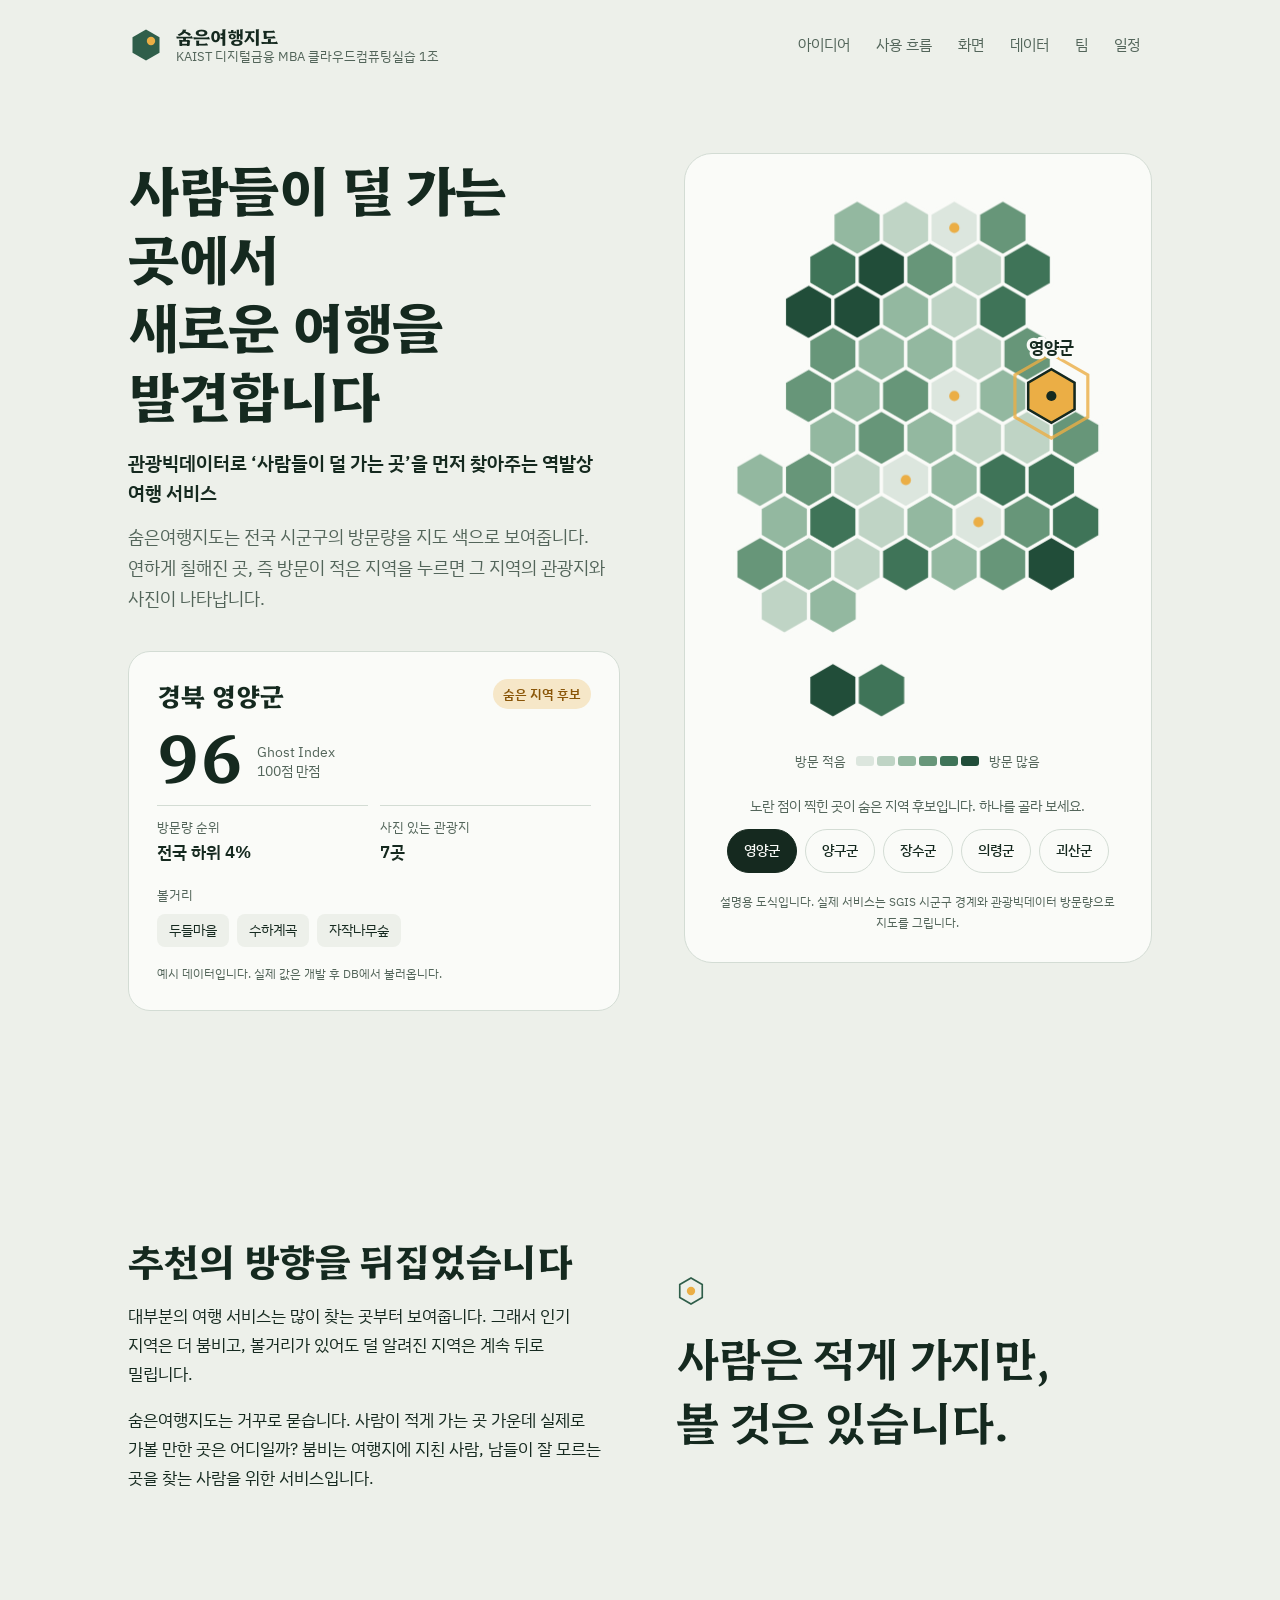
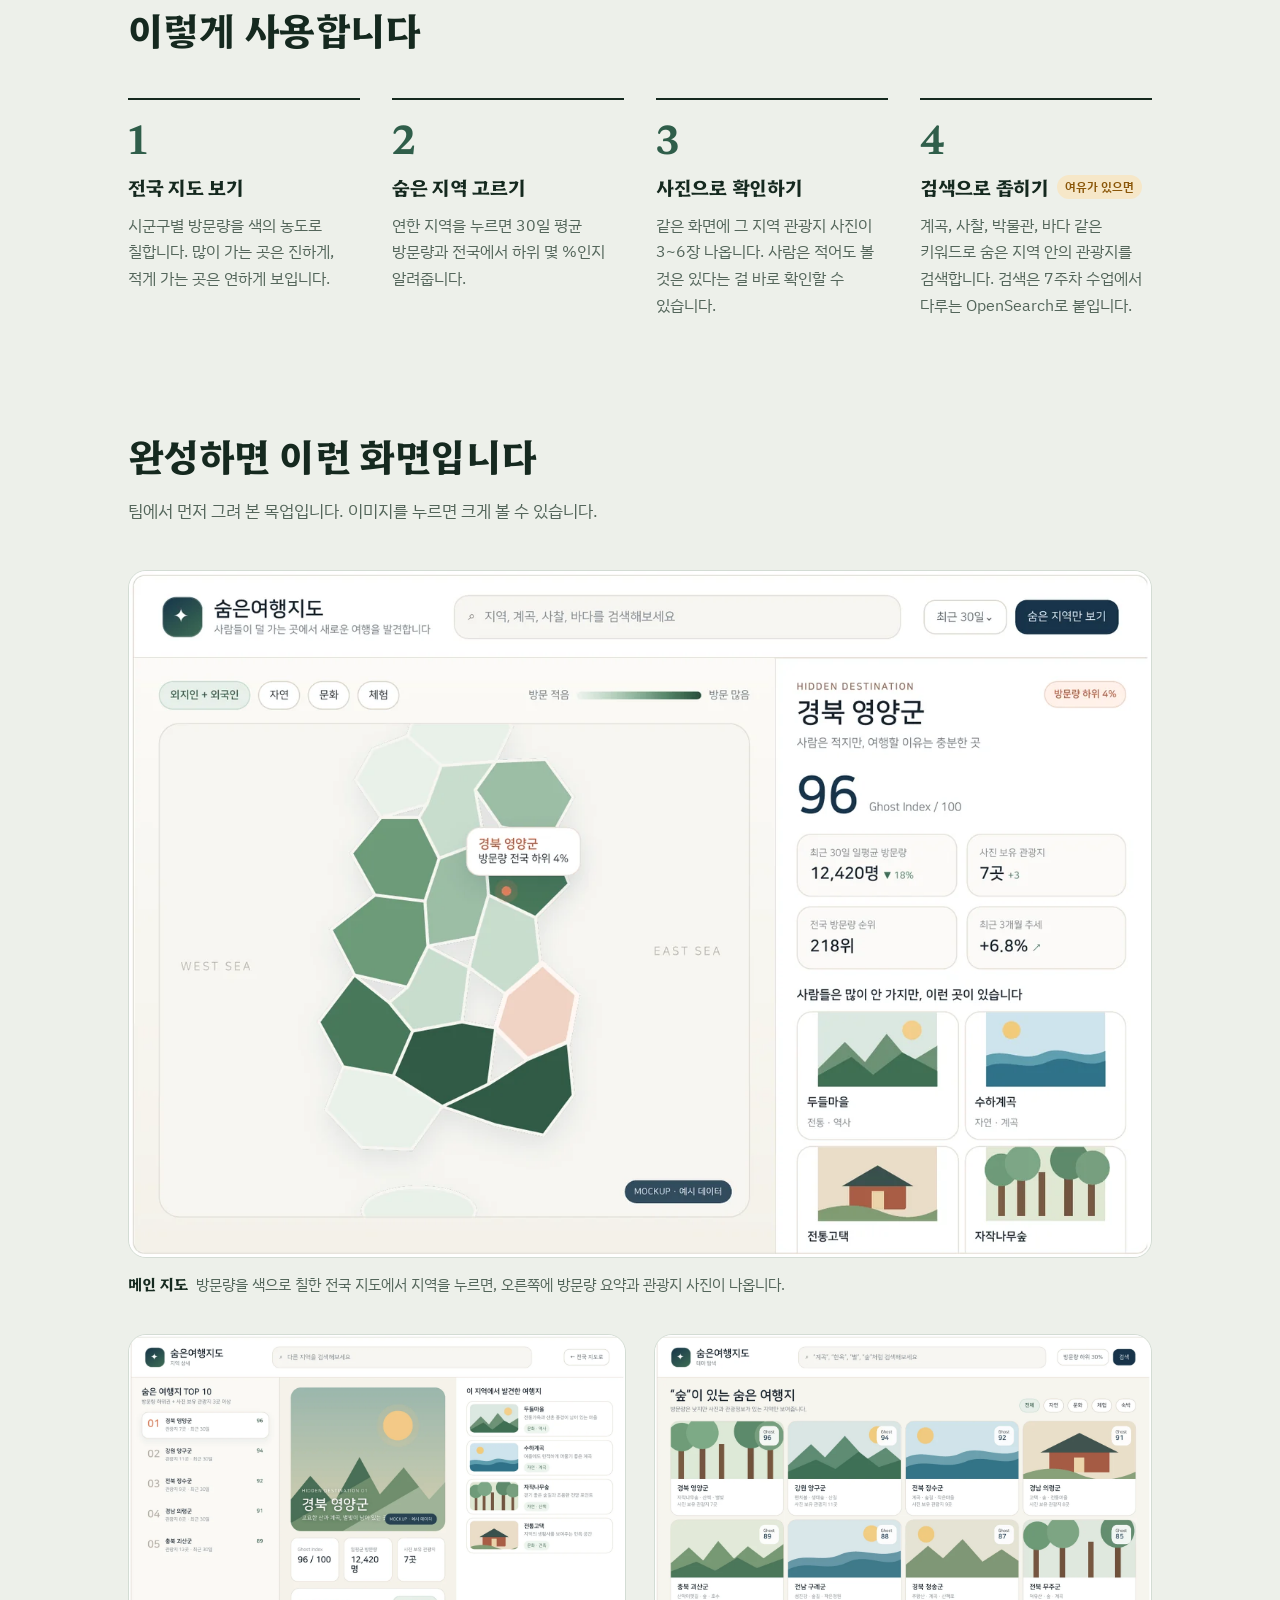
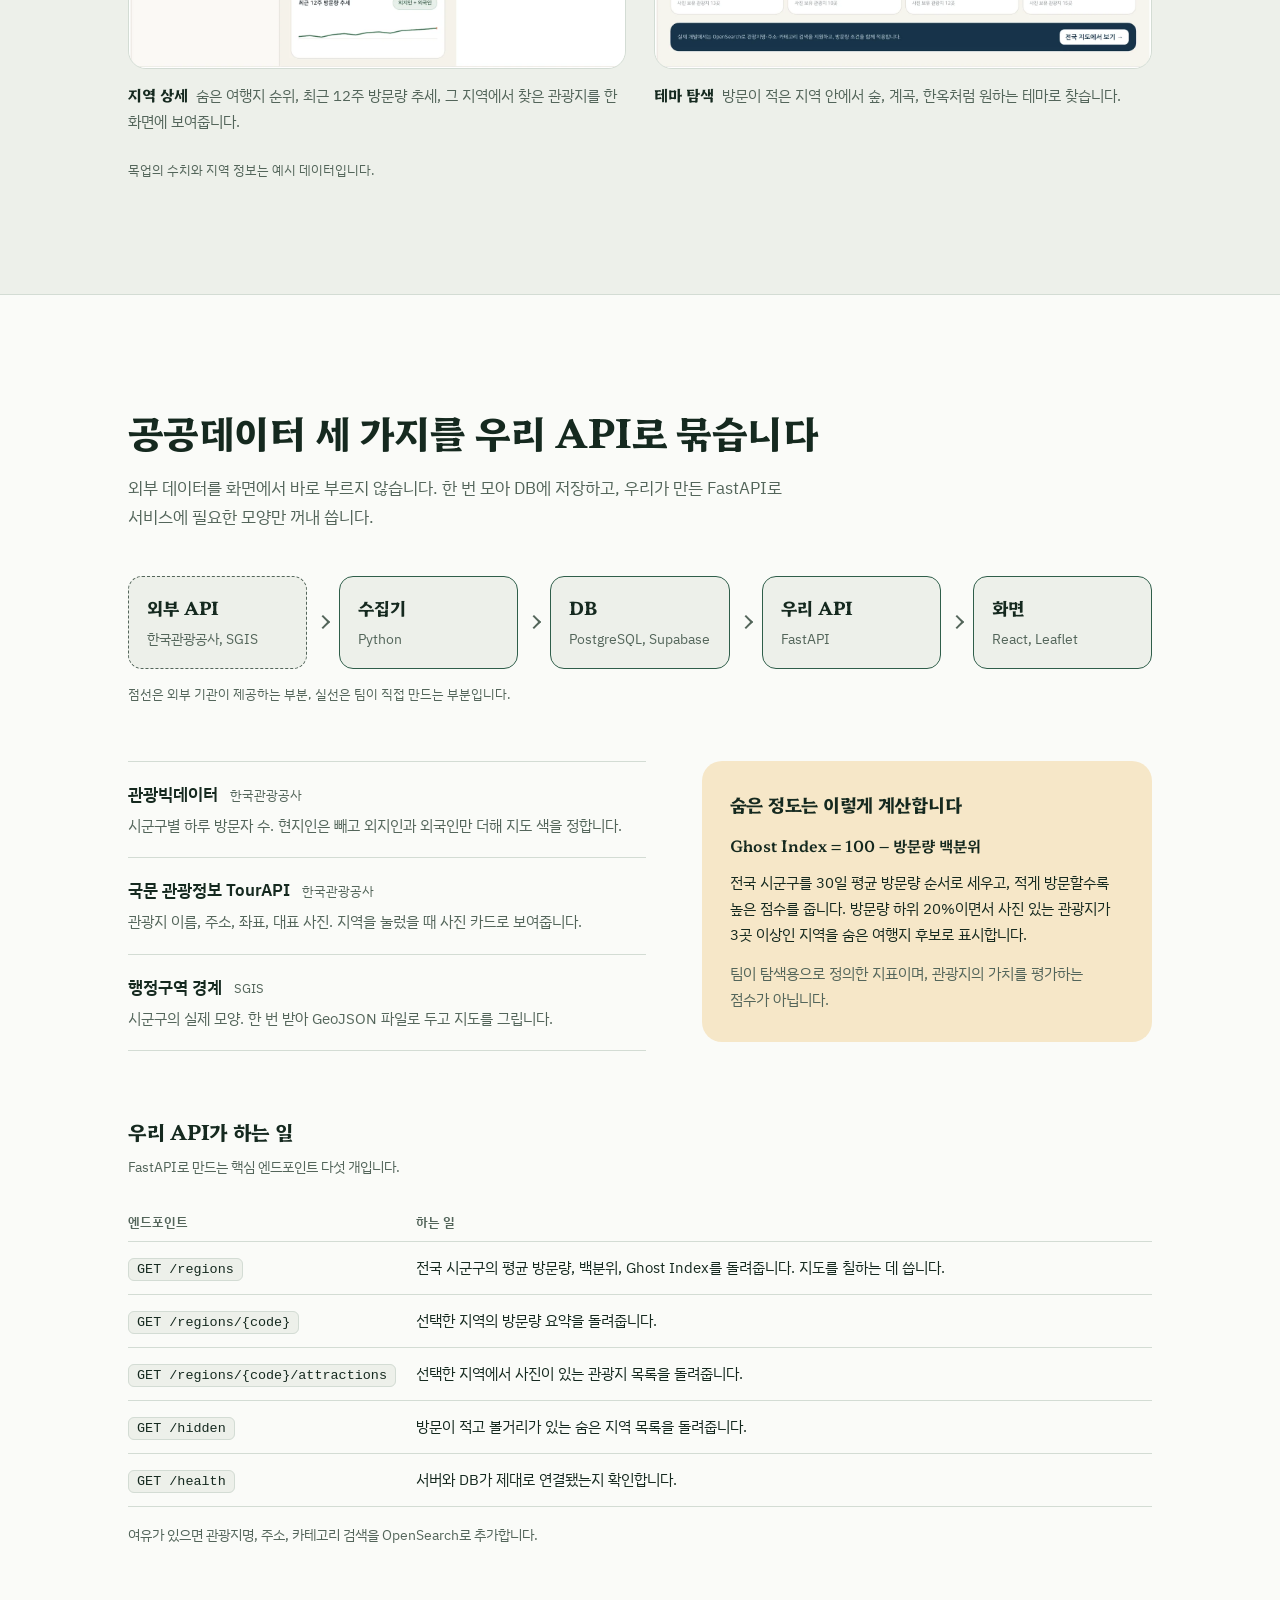
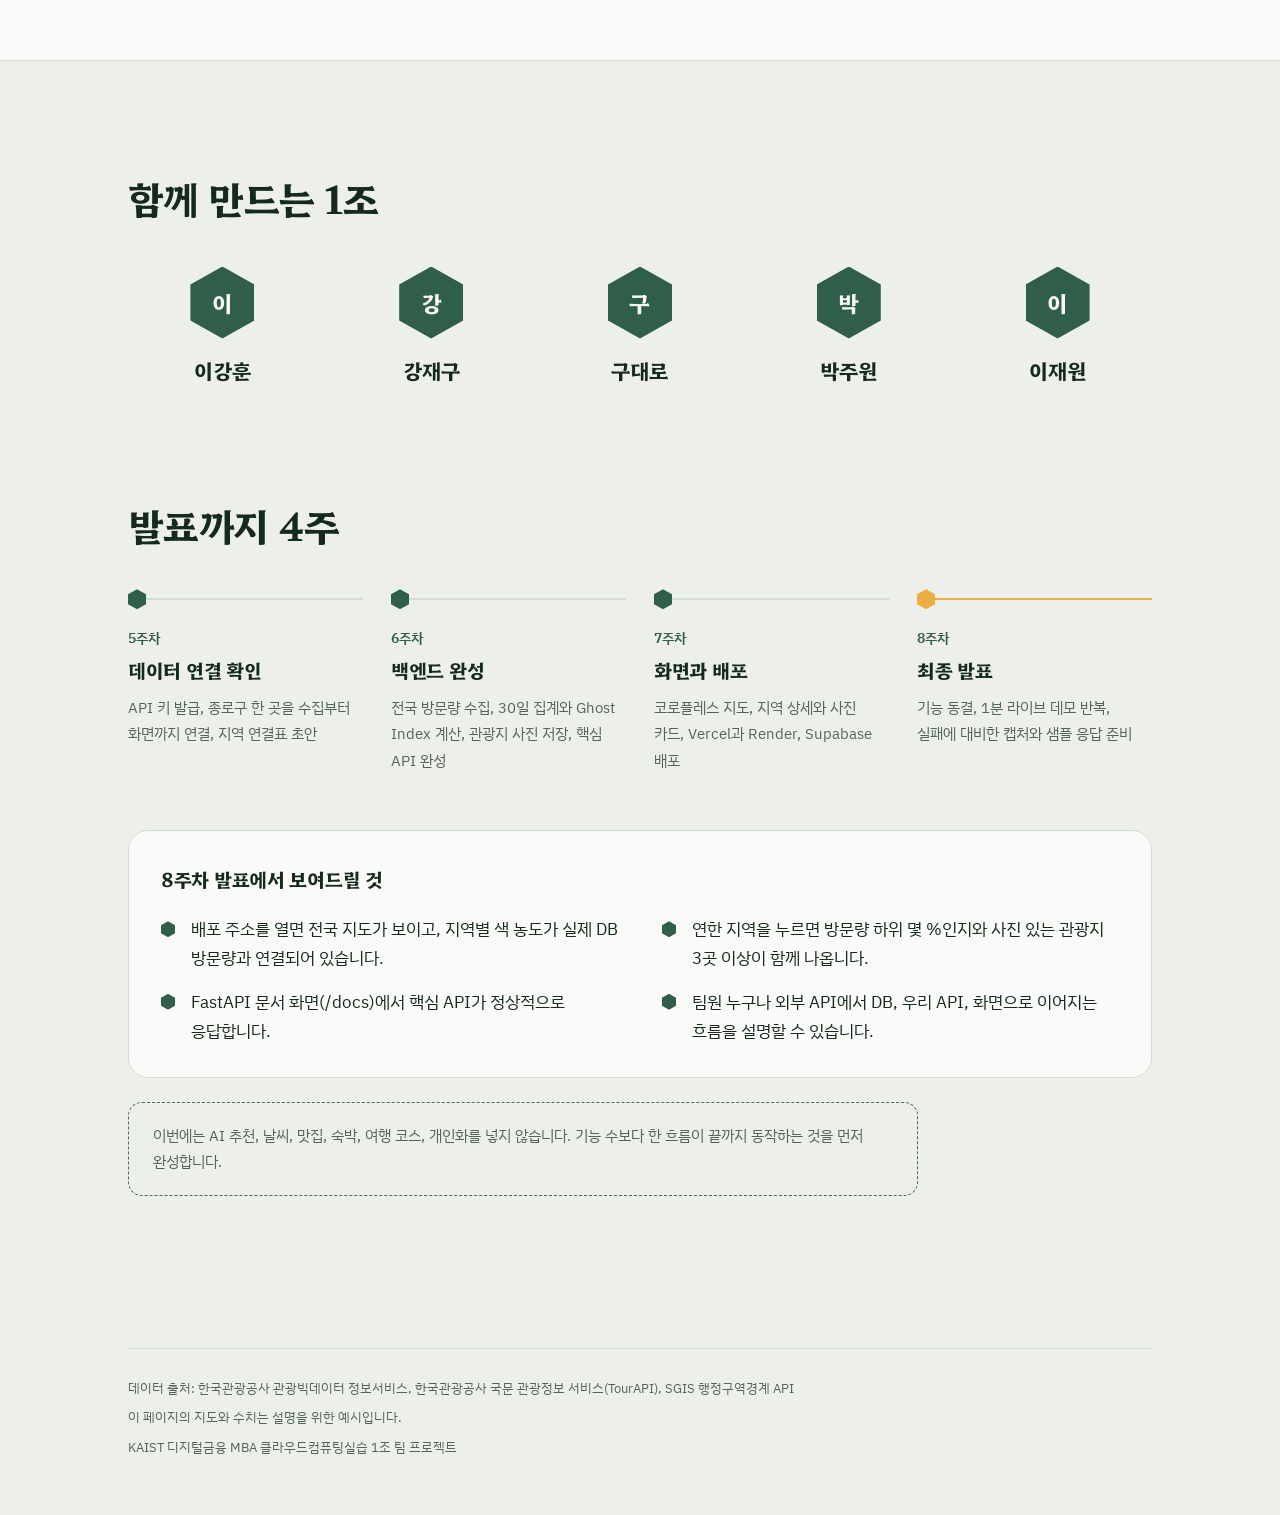
==== docs/index.html @ 9f424459 "init: 숨은여행지도 팀 페이지와 저장소 뼈대 - docs/: 팀 소개 페이지(GitHub Pages)와 기획안 목업 3장 - README.md: 팀용 수정·배포 안내 - .gi" ====
<!doctype html>
<html lang="ko">
<head>
<meta charset="utf-8">
<meta name="viewport" content="width=device-width, initial-scale=1, viewport-fit=cover">
<title>숨은여행지도 | 클라우드컴퓨팅실습 팀 프로젝트</title>
<meta name="description" content="관광빅데이터로 사람들이 덜 가는 곳을 먼저 찾아주는 역발상 여행 서비스, 숨은여행지도 팀 소개 페이지">
<link rel="preconnect" href="https://fonts.googleapis.com">
<link rel="preconnect" href="https://fonts.gstatic.com" crossorigin>
<link rel="stylesheet" href="https://fonts.googleapis.com/css2?family=Hahmlet:wght@400;600;700&family=IBM+Plex+Sans+KR:wght@400;500;600&display=swap">
<style>
:root{
  --bg:#EDF0EA;
  --panel:#FAFBF8;
  --ink:#15291F;
  --muted:#53655A;
  --line:#D3DCD4;
  --forest:#2F5E4A;
  --lantern:#EBAE45;
  --lantern-ink:#8A5608;
  --lantern-tint:#F6E7C8;
  --l0:#DCE6DE; --l1:#BFD4C5; --l2:#93B8A0; --l3:#679679; --l4:#3F7458; --l5:#214D39;
  --serif:"Hahmlet","Nanum Myeongjo","AppleMyungjo","Batang",serif;
  --sans:"IBM Plex Sans KR","Apple SD Gothic Neo","Malgun Gothic","Noto Sans KR",sans-serif;
  --mono:ui-monospace,"SFMono-Regular",Menlo,Consolas,monospace;
  color-scheme:light;
  box-sizing:border-box;
  padding-top:env(safe-area-inset-top,0px);
  padding-bottom:env(safe-area-inset-bottom,0px);
}
@media (prefers-color-scheme: dark){
  :root:not([data-theme="light"]){
    --bg:#0F1914; --panel:#16231C; --ink:#E3ECE5; --muted:#9FB2A6; --line:#2B3B32;
    --forest:#8CC3A2; --lantern:#EDB450; --lantern-ink:#F2C878; --lantern-tint:#33291A;
    --l0:#223128; --l1:#2B4637; --l2:#386049; --l3:#4E7F63; --l4:#6B9F82; --l5:#93C2A5;
    color-scheme:dark;
  }
}
:root[data-theme="dark"]{
  --bg:#0F1914; --panel:#16231C; --ink:#E3ECE5; --muted:#9FB2A6; --line:#2B3B32;
  --forest:#8CC3A2; --lantern:#EDB450; --lantern-ink:#F2C878; --lantern-tint:#33291A;
  --l0:#223128; --l1:#2B4637; --l2:#386049; --l3:#4E7F63; --l4:#6B9F82; --l5:#93C2A5;
  color-scheme:dark;
}
*,*::before,*::after{box-sizing:inherit}
html{background:var(--bg);scroll-padding-top:env(safe-area-inset-top,0px);scroll-behavior:smooth;-webkit-text-size-adjust:100%}
body{margin:0;background:var(--bg);color:var(--ink);font-family:var(--sans);font-size:17px;line-height:1.72;word-break:keep-all;overflow-wrap:break-word;-webkit-font-smoothing:antialiased}
img,svg{max-width:100%}
a{color:inherit}
:focus-visible{outline:2px solid var(--forest);outline-offset:3px;border-radius:4px}
h1,h2,h3{font-family:var(--serif);font-weight:700;letter-spacing:-0.015em;margin:0}
p{margin:0}
.wrap{max-width:1120px;margin-inline:auto;padding-inline:clamp(20px,5vw,48px)}
.ph{background:var(--lantern-tint);color:var(--lantern-ink);padding:0 .3em;border-radius:4px}

/* top bar */
.top{display:flex;align-items:center;justify-content:space-between;gap:24px;padding-block:22px}
.brand{display:flex;align-items:center;gap:12px;text-decoration:none}
.brand-mark{width:36px;height:36px;flex:none}
.brand-name{display:block;font-family:var(--serif);font-weight:700;font-size:1.15rem;line-height:1.25}
.brand-sub{display:block;font-size:.8rem;color:var(--muted);line-height:1.35}
.nav{display:none;gap:2px}
.nav a{font-size:.92rem;text-decoration:none;color:var(--muted);padding:10px 12px;border-radius:8px}
.nav a:hover{color:var(--ink);background:var(--panel)}
@media (min-width:820px){.nav{display:flex}}

/* hero */
.hero{display:grid;gap:32px;grid-template-areas:"text" "map" "pick";padding-block:clamp(28px,6vw,64px) clamp(64px,9vw,112px)}
.hero-text{grid-area:text}
.hero-map{grid-area:map}
.pick{grid-area:pick}
@media (min-width:920px){
  .hero{grid-template-columns:minmax(0,1.05fr) minmax(0,1fr);grid-template-areas:"text map" "pick map";column-gap:64px;row-gap:36px;align-items:start}
}
h1{font-size:clamp(2.1rem,4.6vw,3.45rem);line-height:1.24;margin-bottom:22px}
.sub{font-size:clamp(1.05rem,1.6vw,1.2rem);font-weight:600;line-height:1.55;max-width:30em;margin-bottom:12px}
.lead{font-size:clamp(1.02rem,1.5vw,1.14rem);color:var(--muted);max-width:32em}

.pick{background:var(--panel);border:1px solid var(--line);border-radius:22px;padding:26px 28px}
.pick-top{display:flex;align-items:center;justify-content:space-between;gap:12px;flex-wrap:wrap}
.pick-name{font-family:var(--serif);font-weight:700;font-size:1.6rem;line-height:1.3}
.badge{font-size:.8rem;font-weight:600;color:var(--lantern-ink);background:var(--lantern-tint);padding:4px 10px;border-radius:999px}
.ghost{display:flex;align-items:flex-end;gap:14px;margin:16px 0 20px}
.ghost-num{font-family:var(--serif);font-weight:700;font-size:4rem;line-height:.9;font-variant-numeric:tabular-nums}
.ghost-label{font-size:.85rem;color:var(--muted);line-height:1.4;padding-bottom:4px}
.facts{display:grid;grid-template-columns:1fr 1fr;gap:12px;margin:0 0 18px}
.facts div{padding-top:10px;border-top:1px solid var(--line)}
.facts dt{font-size:.8rem;color:var(--muted)}
.facts dd{margin:0;font-weight:600;font-size:1.05rem}
.spots-label{font-size:.8rem;color:var(--muted);margin-bottom:8px}
.spots{list-style:none;display:flex;flex-wrap:wrap;gap:8px;padding:0;margin:0 0 16px}
.spots li{font-size:.88rem;padding:4px 12px;border-radius:8px;background:var(--bg)}
.note{font-size:.78rem;color:var(--muted)}

.hero-map{margin:0;background:var(--panel);border:1px solid var(--line);border-radius:28px;padding:clamp(18px,3vw,28px)}
#map{display:block;width:100%;max-width:400px;height:auto;margin-inline:auto}
.hex{stroke:var(--panel);stroke-width:2.5;transition:fill .2s ease}
.lv0{fill:var(--l0)} .lv1{fill:var(--l1)} .lv2{fill:var(--l2)} .lv3{fill:var(--l3)} .lv4{fill:var(--l4)} .lv5{fill:var(--l5)}
.cand{cursor:pointer}
.cand .dot{fill:var(--lantern)}
.cand:hover .hex{fill:var(--lantern-tint)}
.sel-hex{fill:var(--lantern);stroke:var(--ink);stroke-width:2}
.sel-dot{fill:var(--ink)}
.ring{fill:none;stroke:var(--lantern);stroke-width:2.5;opacity:.8}
.map-label{font-family:var(--sans);font-size:13px;font-weight:600;fill:var(--ink);paint-order:stroke;stroke:var(--panel);stroke-width:5px;stroke-linejoin:round}
.overlay{pointer-events:none;opacity:0;animation:fadeIn .4s ease-out 850ms forwards}
.tile{opacity:0;animation:tileIn .45s ease-out forwards;animation-delay:var(--d,0ms);transform-box:fill-box;transform-origin:center}
@keyframes tileIn{from{opacity:0;transform:scale(.7)}to{opacity:1;transform:none}}
@keyframes fadeIn{to{opacity:1}}
.legend{display:flex;align-items:center;justify-content:center;gap:10px;font-size:.8rem;color:var(--muted);margin-top:14px}
.swatches{display:flex;gap:3px}
.swatches span{width:18px;height:10px;border-radius:3px}
.hint{font-size:.88rem;color:var(--muted);margin:22px 0 10px;text-align:center}
.chips{display:flex;flex-wrap:wrap;justify-content:center;gap:8px}
.chip{font:inherit;font-size:.9rem;font-weight:500;color:var(--ink);background:transparent;border:1px solid var(--line);border-radius:999px;min-height:44px;padding:0 16px;cursor:pointer}
.chip:hover{border-color:var(--forest)}
.chip[aria-pressed="true"]{background:var(--ink);color:var(--panel);border-color:var(--ink)}
.map-cap{font-size:.78rem;color:var(--muted);text-align:center;margin-top:18px}

/* sections */
.section{padding-block:clamp(64px,9vw,112px)}
.section h2{font-size:clamp(1.7rem,3.2vw,2.4rem);line-height:1.3;max-width:22em}
.section-lead{color:var(--muted);max-width:40em;margin-top:16px}
.band{background:var(--panel);border-block:1px solid var(--line)}

.idea{display:grid;gap:40px}
@media (min-width:900px){.idea{grid-template-columns:minmax(0,1fr) minmax(0,1fr);gap:72px;align-items:center}}
.idea-text p{margin-top:16px;max-width:34em}
.quote{margin:0;font-family:var(--serif);font-weight:600;font-size:clamp(1.9rem,3.8vw,2.9rem);line-height:1.38;letter-spacing:-0.02em}
.quote svg{display:block;width:30px;height:30px;margin-bottom:18px}

.steps{list-style:none;padding:0;margin:44px 0 0;display:grid;gap:36px 32px;grid-template-columns:1fr}
@media (min-width:640px){.steps{grid-template-columns:repeat(2,minmax(0,1fr))}}
@media (min-width:1000px){.steps{grid-template-columns:repeat(4,minmax(0,1fr))}}
.steps li{border-top:2px solid var(--ink);padding-top:18px}
.step-n{display:block;font-family:var(--serif);font-weight:700;font-size:2.4rem;line-height:1;color:var(--forest);margin-bottom:14px}
.steps h3{font-size:1.2rem;margin-bottom:8px;display:flex;align-items:center;gap:8px;flex-wrap:wrap}
.steps p{color:var(--muted);font-size:.97rem}
.opt{font-family:var(--sans);font-size:.72rem;font-weight:600;letter-spacing:0;color:var(--lantern-ink);background:var(--lantern-tint);padding:2px 8px;border-radius:999px}

.flow{list-style:none;padding:0;margin:44px 0 0;display:grid;gap:30px;grid-template-columns:1fr}
.flow li{position:relative;background:var(--bg);border:1.5px solid var(--forest);border-radius:14px;padding:16px 18px}
.flow li.ext{border-style:dashed;border-color:var(--muted)}
.flow strong{display:block;font-family:var(--serif);font-size:1.1rem}
.flow span{font-size:.88rem;color:var(--muted)}
.flow li:not(:last-child)::after{content:"";position:absolute;left:50%;bottom:-21px;width:10px;height:10px;border-right:2px solid var(--muted);border-bottom:2px solid var(--muted);transform:translateX(-50%) rotate(45deg)}
@media (min-width:880px){
  .flow{grid-template-columns:repeat(5,minmax(0,1fr));gap:32px}
  .flow li:not(:last-child)::after{left:auto;right:-22px;bottom:auto;top:50%;transform:translateY(-50%) rotate(-45deg)}
}
.flow-key{font-size:.8rem;color:var(--muted);margin-top:14px}

.data-grid{display:grid;gap:40px;margin-top:56px}
@media (min-width:900px){.data-grid{grid-template-columns:minmax(0,1.15fr) minmax(0,1fr);gap:56px;align-items:start}}
.sources{margin:0}
.sources div{padding:18px 0;border-top:1px solid var(--line)}
.sources div:last-child{border-bottom:1px solid var(--line)}
.sources dt{font-weight:600;font-size:1.05rem}
.sources dt small{font-weight:400;color:var(--muted);font-size:.82rem;margin-left:8px}
.sources dd{margin:4px 0 0;color:var(--muted);font-size:.96rem}
.formula{background:var(--lantern-tint);border-radius:20px;padding:28px}
.formula h3{font-size:1.15rem;margin-bottom:14px}
.eq{font-family:var(--serif);font-weight:600;font-size:clamp(1.3rem,2.4vw,1.6rem);line-height:1.35;margin-bottom:14px}
.formula p{font-size:.96rem}
.fine{font-size:.84rem;color:var(--muted);margin-top:12px}
.api{margin-top:64px}
.api h3{font-size:1.25rem;margin-bottom:6px}
.api-sub{font-size:.88rem;color:var(--muted);margin-bottom:18px}
.table-scroll{overflow-x:auto}
.api table{width:100%;min-width:560px;border-collapse:collapse;font-size:.95rem}
.api th,.api td{text-align:left;vertical-align:top;padding:13px 20px 13px 0;border-top:1px solid var(--line)}
.api thead th{font-size:.8rem;font-weight:600;color:var(--muted);border-top:none;padding-bottom:8px}
.api tbody tr:last-child td{border-bottom:1px solid var(--line)}
.api td:first-child{width:1%;white-space:nowrap}
.api code{font-family:var(--mono);font-size:.84rem;background:var(--bg);border:1px solid var(--line);padding:3px 8px;border-radius:6px;white-space:nowrap}
.api-note{font-size:.88rem;color:var(--muted);margin-top:16px}

.team{list-style:none;padding:0;margin:44px 0 0;display:grid;gap:32px 20px;grid-template-columns:repeat(2,minmax(0,1fr))}
@media (min-width:640px){.team{grid-template-columns:repeat(3,minmax(0,1fr))}}
@media (min-width:960px){.team{grid-template-columns:repeat(5,minmax(0,1fr))}}
.team li{display:flex;flex-direction:column;align-items:center;gap:14px;text-align:center}
.member-mark{width:64px;height:72px;display:grid;place-items:center;background:var(--forest);color:var(--panel);font-family:var(--serif);font-weight:700;font-size:1.4rem;clip-path:polygon(50% 0,100% 25%,100% 75%,50% 100%,0 75%,0 25%)}
.name{font-family:var(--serif);font-weight:700;font-size:1.3rem}

.timeline{list-style:none;padding:0;margin:48px 0 0;display:grid;gap:40px 28px;grid-template-columns:1fr}
@media (min-width:640px){.timeline{grid-template-columns:repeat(2,minmax(0,1fr))}}
@media (min-width:1000px){.timeline{grid-template-columns:repeat(4,minmax(0,1fr))}}
.timeline li{position:relative;border-top:2px solid var(--line);padding-top:26px}
.timeline li::before{content:"";position:absolute;top:-11px;left:0;width:18px;height:20px;background:var(--forest);clip-path:polygon(50% 0,100% 25%,100% 75%,50% 100%,0 75%,0 25%)}
.timeline li.goal{border-top-color:var(--lantern)}
.timeline li.goal::before{background:var(--lantern)}
.week{font-size:.86rem;font-weight:600;color:var(--forest)}
.timeline h3{font-size:1.2rem;margin:4px 0 8px}
.what{color:var(--muted);font-size:.96rem}
.dod{margin-top:56px;background:var(--panel);border:1px solid var(--line);border-radius:20px;padding:clamp(22px,3vw,32px)}
.dod h3{font-size:1.2rem;margin-bottom:18px}
.dod ul{list-style:none;margin:0;padding:0;display:grid;gap:14px}
@media (min-width:880px){.dod ul{grid-template-columns:1fr 1fr;column-gap:44px}}
.dod li{position:relative;padding-left:30px}
.dod li::before{content:"";position:absolute;left:0;top:.42em;width:14px;height:16px;background:var(--forest);clip-path:polygon(50% 0,100% 25%,100% 75%,50% 100%,0 75%,0 25%)}
.scope{margin-top:24px;padding:20px 24px;border-radius:14px;border:1px dashed var(--muted);color:var(--muted);max-width:52em;font-size:.95rem}

.foot{padding-block:40px 56px;font-size:.84rem;color:var(--muted);display:grid;gap:6px}
.foot-inner{border-top:1px solid var(--line);padding-top:28px;display:grid;gap:6px}

.shots{display:grid;gap:36px 28px;margin-top:44px}
@media (min-width:880px){.shots{grid-template-columns:minmax(0,1fr) minmax(0,1fr)}.shots .shot:first-child{grid-column:1 / -1}}
.shot{margin:0}
.shot-btn{display:block;width:100%;padding:0;border:1px solid var(--line);border-radius:18px;overflow:hidden;background:var(--panel);cursor:zoom-in}
.shot-btn img{display:block;width:100%;height:auto}
.shot figcaption{margin-top:12px;font-size:.95rem;max-width:44em}
.shot figcaption strong{font-family:var(--serif);font-weight:700;margin-right:8px}
.shot figcaption span{color:var(--muted)}
.shots-note{font-size:.84rem;color:var(--muted);margin-top:24px}
.lightbox{padding:0;border:0;background:transparent;max-width:min(1400px,96vw);max-height:94vh;overflow:visible}
.lightbox::backdrop{background:rgba(8,16,12,.84)}
.lightbox img{display:block;max-width:100%;max-height:90vh;width:auto;height:auto;border-radius:12px}
.lightbox-close{position:absolute;top:10px;right:10px;width:44px;height:44px;display:grid;place-items:center;border:0;border-radius:999px;background:var(--panel);color:var(--ink);cursor:pointer;box-shadow:0 2px 10px rgba(0,0,0,.3)}
.lightbox-close svg{width:18px;height:18px}

@media (prefers-reduced-motion: reduce){
  html{scroll-behavior:auto}
  .tile,.overlay{animation:none;opacity:1}
  .hex{transition:none}
}
</style>
</head>
<body>

<header class="top wrap">
  <a class="brand" href="#top">
    <svg class="brand-mark" viewBox="0 0 36 36" aria-hidden="true" focusable="false">
      <polygon points="18,2.5 31.5,10.25 31.5,25.75 18,33.5 4.5,25.75 4.5,10.25" style="fill:var(--forest)"/>
      <circle cx="23" cy="14" r="4.2" style="fill:var(--lantern)"/>
    </svg>
    <span>
      <span class="brand-name">숨은여행지도</span>
      <span class="brand-sub">KAIST 디지털금융 MBA 클라우드컴퓨팅실습 1조</span>
    </span>
  </a>
  <nav class="nav" aria-label="페이지 구역">
    <a href="#idea">아이디어</a>
    <a href="#how">사용 흐름</a>
    <a href="#screens">화면</a>
    <a href="#data">데이터</a>
    <a href="#team">팀</a>
    <a href="#plan">일정</a>
  </nav>
</header>

<main>
<section class="hero wrap" id="top">
  <div class="hero-text">
    <h1>사람들이 덜 가는 곳에서<br>새로운 여행을 발견합니다</h1>
    <p class="sub">관광빅데이터로 ‘사람들이 덜 가는 곳’을 먼저 찾아주는 역발상 여행 서비스</p>
    <p class="lead">숨은여행지도는 전국 시군구의 방문량을 지도 색으로 보여줍니다. 연하게 칠해진 곳, 즉 방문이 적은 지역을 누르면 그 지역의 관광지와 사진이 나타납니다.</p>
  </div>

  <figure class="hero-map">
    <svg id="map" aria-hidden="true" focusable="false"></svg>
    <div class="legend">
      <span>방문 적음</span>
      <span class="swatches" aria-hidden="true">
        <span style="background:var(--l0)"></span><span style="background:var(--l1)"></span><span style="background:var(--l2)"></span><span style="background:var(--l3)"></span><span style="background:var(--l4)"></span><span style="background:var(--l5)"></span>
      </span>
      <span>방문 많음</span>
    </div>
    <p class="hint">노란 점이 찍힌 곳이 숨은 지역 후보입니다. 하나를 골라 보세요.</p>
    <div class="chips" role="group" aria-label="숨은 지역 후보">
      <button type="button" class="chip" data-key="yeongyang" aria-pressed="true">영양군</button>
      <button type="button" class="chip" data-key="yanggu" aria-pressed="false">양구군</button>
      <button type="button" class="chip" data-key="jangsu" aria-pressed="false">장수군</button>
      <button type="button" class="chip" data-key="uiryeong" aria-pressed="false">의령군</button>
      <button type="button" class="chip" data-key="goesan" aria-pressed="false">괴산군</button>
    </div>
    <figcaption class="map-cap">설명용 도식입니다. 실제 서비스는 SGIS 시군구 경계와 관광빅데이터 방문량으로 지도를 그립니다.</figcaption>
  </figure>

  <aside class="pick" aria-live="polite" aria-label="선택한 지역">
    <div class="pick-top">
      <p class="pick-name" id="pickName">경북 영양군</p>
      <span class="badge">숨은 지역 후보</span>
    </div>
    <div class="ghost">
      <span class="ghost-num" id="pickGhost">96</span>
      <span class="ghost-label">Ghost Index<br>100점 만점</span>
    </div>
    <dl class="facts">
      <div><dt>방문량 순위</dt><dd id="pickRank">전국 하위 4%</dd></div>
      <div><dt>사진 있는 관광지</dt><dd id="pickSpots">7곳</dd></div>
    </dl>
    <p class="spots-label">볼거리</p>
    <ul class="spots" id="pickTags"><li>두들마을</li><li>수하계곡</li><li>자작나무숲</li></ul>
    <p class="note">예시 데이터입니다. 실제 값은 개발 후 DB에서 불러옵니다.</p>
  </aside>
</section>

<section class="section wrap" id="idea">
  <div class="idea">
    <div class="idea-text">
      <h2>추천의 방향을 뒤집었습니다</h2>
      <p>대부분의 여행 서비스는 많이 찾는 곳부터 보여줍니다. 그래서 인기 지역은 더 붐비고, 볼거리가 있어도 덜 알려진 지역은 계속 뒤로 밀립니다.</p>
      <p>숨은여행지도는 거꾸로 묻습니다. 사람이 적게 가는 곳 가운데 실제로 가볼 만한 곳은 어디일까? 붐비는 여행지에 지친 사람, 남들이 잘 모르는 곳을 찾는 사람을 위한 서비스입니다.</p>
    </div>
    <blockquote class="quote">
      <svg viewBox="0 0 36 36" aria-hidden="true" focusable="false">
        <polygon points="18,2.5 31.5,10.25 31.5,25.75 18,33.5 4.5,25.75 4.5,10.25" style="fill:none;stroke:var(--forest);stroke-width:2"/>
        <circle cx="18" cy="18" r="5" style="fill:var(--lantern)"/>
      </svg>
      <p>사람은 적게 가지만,<br>볼 것은 있습니다.</p>
    </blockquote>
  </div>
</section>

<section class="section wrap" id="how" style="padding-top:0">
  <h2>이렇게 사용합니다</h2>
  <ol class="steps">
    <li>
      <span class="step-n" aria-hidden="true">1</span>
      <h3>전국 지도 보기</h3>
      <p>시군구별 방문량을 색의 농도로 칠합니다. 많이 가는 곳은 진하게, 적게 가는 곳은 연하게 보입니다.</p>
    </li>
    <li>
      <span class="step-n" aria-hidden="true">2</span>
      <h3>숨은 지역 고르기</h3>
      <p>연한 지역을 누르면 30일 평균 방문량과 전국에서 하위 몇 %인지 알려줍니다.</p>
    </li>
    <li>
      <span class="step-n" aria-hidden="true">3</span>
      <h3>사진으로 확인하기</h3>
      <p>같은 화면에 그 지역 관광지 사진이 3~6장 나옵니다. 사람은 적어도 볼 것은 있다는 걸 바로 확인할 수 있습니다.</p>
    </li>
    <li>
      <span class="step-n" aria-hidden="true">4</span>
      <h3>검색으로 좁히기 <span class="opt">여유가 있으면</span></h3>
      <p>계곡, 사찰, 박물관, 바다 같은 키워드로 숨은 지역 안의 관광지를 검색합니다. 검색은 7주차 수업에서 다루는 OpenSearch로 붙입니다.</p>
    </li>
  </ol>
</section>

<section class="section wrap" id="screens" style="padding-top:0">
  <h2>완성하면 이런 화면입니다</h2>
  <p class="section-lead">팀에서 먼저 그려 본 목업입니다. 이미지를 누르면 크게 볼 수 있습니다.</p>
  <div class="shots">
    <figure class="shot">
      <button type="button" class="shot-btn" aria-label="메인 지도 목업 크게 보기">
        <img src="images/mockup-01-map.webp" width="1400" height="940" loading="lazy" alt="메인 지도 목업. 왼쪽에 시군구별 방문량을 초록색 농도로 칠한 지도, 오른쪽에 경북 영양군의 Ghost Index 96, 최근 30일 일평균 방문량, 전국 순위, 관광지 사진 카드가 있습니다.">
      </button>
      <figcaption><strong>메인 지도</strong><span>방문량을 색으로 칠한 전국 지도에서 지역을 누르면, 오른쪽에 방문량 요약과 관광지 사진이 나옵니다.</span></figcaption>
    </figure>
    <figure class="shot">
      <button type="button" class="shot-btn" aria-label="지역 상세 목업 크게 보기">
        <img src="images/mockup-02-detail.webp" width="1400" height="940" loading="lazy" alt="지역 상세 목업. 숨은 여행지 순위 목록, 경북 영양군 소개와 최근 12주 방문량 추세, 이 지역에서 발견한 관광지 네 곳이 있습니다.">
      </button>
      <figcaption><strong>지역 상세</strong><span>숨은 여행지 순위, 최근 12주 방문량 추세, 그 지역에서 찾은 관광지를 한 화면에 보여줍니다.</span></figcaption>
    </figure>
    <figure class="shot">
      <button type="button" class="shot-btn" aria-label="테마 탐색 목업 크게 보기">
        <img src="images/mockup-03-theme.webp" width="1400" height="940" loading="lazy" alt="테마 탐색 목업. '숲'으로 검색한 결과로, 방문량이 낮은 지역 여덟 곳을 Ghost Index와 함께 사진 카드로 보여줍니다.">
      </button>
      <figcaption><strong>테마 탐색</strong><span>방문이 적은 지역 안에서 숲, 계곡, 한옥처럼 원하는 테마로 찾습니다.</span></figcaption>
    </figure>
  </div>
  <p class="shots-note">목업의 수치와 지역 정보는 예시 데이터입니다.</p>
</section>

<section class="band" id="data">
  <div class="section wrap">
    <h2>공공데이터 세 가지를 우리 API로 묶습니다</h2>
    <p class="section-lead">외부 데이터를 화면에서 바로 부르지 않습니다. 한 번 모아 DB에 저장하고, 우리가 만든 FastAPI로 서비스에 필요한 모양만 꺼내 씁니다.</p>

    <ol class="flow">
      <li class="ext"><strong>외부 API</strong><span>한국관광공사, SGIS</span></li>
      <li><strong>수집기</strong><span>Python</span></li>
      <li><strong>DB</strong><span>PostgreSQL, Supabase</span></li>
      <li><strong>우리 API</strong><span>FastAPI</span></li>
      <li><strong>화면</strong><span>React, Leaflet</span></li>
    </ol>
    <p class="flow-key">점선은 외부 기관이 제공하는 부분, 실선은 팀이 직접 만드는 부분입니다.</p>

    <div class="data-grid">
      <dl class="sources">
        <div>
          <dt>관광빅데이터 <small>한국관광공사</small></dt>
          <dd>시군구별 하루 방문자 수. 현지인은 빼고 외지인과 외국인만 더해 지도 색을 정합니다.</dd>
        </div>
        <div>
          <dt>국문 관광정보 TourAPI <small>한국관광공사</small></dt>
          <dd>관광지 이름, 주소, 좌표, 대표 사진. 지역을 눌렀을 때 사진 카드로 보여줍니다.</dd>
        </div>
        <div>
          <dt>행정구역 경계 <small>SGIS</small></dt>
          <dd>시군구의 실제 모양. 한 번 받아 GeoJSON 파일로 두고 지도를 그립니다.</dd>
        </div>
      </dl>
      <div class="formula">
        <h3>숨은 정도는 이렇게 계산합니다</h3>
        <p class="eq">Ghost Index = 100 − 방문량 백분위</p>
        <p>전국 시군구를 30일 평균 방문량 순서로 세우고, 적게 방문할수록 높은 점수를 줍니다. 방문량 하위 20%이면서 사진 있는 관광지가 3곳 이상인 지역을 숨은 여행지 후보로 표시합니다.</p>
        <p class="fine">팀이 탐색용으로 정의한 지표이며, 관광지의 가치를 평가하는 점수가 아닙니다.</p>
      </div>
    </div>

    <div class="api">
      <h3>우리 API가 하는 일</h3>
      <p class="api-sub">FastAPI로 만드는 핵심 엔드포인트 다섯 개입니다.</p>
      <div class="table-scroll">
        <table>
          <thead><tr><th scope="col">엔드포인트</th><th scope="col">하는 일</th></tr></thead>
          <tbody>
            <tr><td><code>GET /regions</code></td><td>전국 시군구의 평균 방문량, 백분위, Ghost Index를 돌려줍니다. 지도를 칠하는 데 씁니다.</td></tr>
            <tr><td><code>GET /regions/{code}</code></td><td>선택한 지역의 방문량 요약을 돌려줍니다.</td></tr>
            <tr><td><code>GET /regions/{code}/attractions</code></td><td>선택한 지역에서 사진이 있는 관광지 목록을 돌려줍니다.</td></tr>
            <tr><td><code>GET /hidden</code></td><td>방문이 적고 볼거리가 있는 숨은 지역 목록을 돌려줍니다.</td></tr>
            <tr><td><code>GET /health</code></td><td>서버와 DB가 제대로 연결됐는지 확인합니다.</td></tr>
          </tbody>
        </table>
      </div>
      <p class="api-note">여유가 있으면 관광지명, 주소, 카테고리 검색을 OpenSearch로 추가합니다.</p>
    </div>
  </div>
</section>

<section class="section wrap" id="team">
  <h2>함께 만드는 1조</h2>
  <ul class="team">
    <li><span class="member-mark" aria-hidden="true">이</span><p class="name">이강훈</p></li>
    <li><span class="member-mark" aria-hidden="true">강</span><p class="name">강재구</p></li>
    <li><span class="member-mark" aria-hidden="true">구</span><p class="name">구대로</p></li>
    <li><span class="member-mark" aria-hidden="true">박</span><p class="name">박주원</p></li>
    <li><span class="member-mark" aria-hidden="true">이</span><p class="name">이재원</p></li>
  </ul>
</section>

<section class="section wrap" id="plan" style="padding-top:0">
  <h2>발표까지 4주</h2>
  <ol class="timeline">
    <li>
      <p class="week">5주차</p>
      <h3>데이터 연결 확인</h3>
      <p class="what">API 키 발급, 종로구 한 곳을 수집부터 화면까지 연결, 지역 연결표 초안</p>
    </li>
    <li>
      <p class="week">6주차</p>
      <h3>백엔드 완성</h3>
      <p class="what">전국 방문량 수집, 30일 집계와 Ghost Index 계산, 관광지 사진 저장, 핵심 API 완성</p>
    </li>
    <li>
      <p class="week">7주차</p>
      <h3>화면과 배포</h3>
      <p class="what">코로플레스 지도, 지역 상세와 사진 카드, Vercel과 Render, Supabase 배포</p>
    </li>
    <li class="goal">
      <p class="week">8주차</p>
      <h3>최종 발표</h3>
      <p class="what">기능 동결, 1분 라이브 데모 반복, 실패에 대비한 캡처와 샘플 응답 준비</p>
    </li>
  </ol>
  <div class="dod">
    <h3>8주차 발표에서 보여드릴 것</h3>
    <ul>
      <li>배포 주소를 열면 전국 지도가 보이고, 지역별 색 농도가 실제 DB 방문량과 연결되어 있습니다.</li>
      <li>연한 지역을 누르면 방문량 하위 몇 %인지와 사진 있는 관광지 3곳 이상이 함께 나옵니다.</li>
      <li>FastAPI 문서 화면(/docs)에서 핵심 API가 정상적으로 응답합니다.</li>
      <li>팀원 누구나 외부 API에서 DB, 우리 API, 화면으로 이어지는 흐름을 설명할 수 있습니다.</li>
    </ul>
  </div>
  <p class="scope">이번에는 AI 추천, 날씨, 맛집, 숙박, 여행 코스, 개인화를 넣지 않습니다. 기능 수보다 한 흐름이 끝까지 동작하는 것을 먼저 완성합니다.</p>
</section>
</main>

<footer class="foot wrap">
  <div class="foot-inner">
    <p>데이터 출처: 한국관광공사 관광빅데이터 정보서비스, 한국관광공사 국문 관광정보 서비스(TourAPI), SGIS 행정구역경계 API</p>
    <p>이 페이지의 지도와 수치는 설명을 위한 예시입니다.</p>
    <p>KAIST 디지털금융 MBA 클라우드컴퓨팅실습 1조 팀 프로젝트</p>
  </div>
</footer>

<dialog class="lightbox" id="lightbox" aria-label="목업 크게 보기">
  <img alt="">
  <button type="button" class="lightbox-close" aria-label="닫기">
    <svg viewBox="0 0 24 24" aria-hidden="true" focusable="false"><path d="M5 5l14 14M19 5L5 19" style="fill:none;stroke:currentColor;stroke-width:2.4;stroke-linecap:round"/></svg>
  </button>
</dialog>

<script>
(function(){
  var dlg = document.getElementById("lightbox");
  if(!dlg || typeof dlg.showModal !== "function") return;
  var big = dlg.querySelector("img");
  Array.prototype.forEach.call(document.querySelectorAll(".shot-btn"), function(b){
    b.addEventListener("click", function(){
      var s = b.querySelector("img");
      big.src = s.currentSrc || s.src;
      big.alt = s.alt;
      dlg.showModal();
    });
  });
  dlg.querySelector(".lightbox-close").addEventListener("click", function(){ dlg.close(); });
  dlg.addEventListener("click", function(e){ if(e.target === dlg) dlg.close(); });
})();

(function(){
  var data = {
    yeongyang:{name:"경북 영양군",short:"영양군",ghost:96,spots:7,tags:["두들마을","수하계곡","자작나무숲"]},
    yanggu:{name:"강원 양구군",short:"양구군",ghost:94,spots:11,tags:["펀치볼","생태숲","산길"]},
    jangsu:{name:"전북 장수군",short:"장수군",ghost:92,spots:9,tags:["계곡","숲길","작은마을"]},
    uiryeong:{name:"경남 의령군",short:"의령군",ghost:91,spots:8,tags:["고택","숲","전통마을"]},
    goesan:{name:"충북 괴산군",short:"괴산군",ghost:89,spots:13,tags:["산막이옛길","숲","호수"]}
  };
  // [row, startCol, levels]  숫자 = 방문량 단계(0 적음 ~ 5 많음), 문자열 = 숨은 지역 후보
  var rows = [
    [0,2,[2,1,"yanggu",3]],
    [1,1,[4,5,3,1,4]],
    [2,1,[5,5,2,1,4]],
    [3,1,[3,2,2,1,3]],
    [4,1,[3,2,3,"goesan",2,"yeongyang"]],
    [5,1,[2,3,2,1,1,3]],
    [6,0,[2,3,1,"jangsu",2,4,4]],
    [7,0,[2,4,1,2,"uiryeong",3,4]],
    [8,0,[3,2,1,4,2,3,5]],
    [9,0,[1,2]],
    [11,1,[5,4]]
  ];
  var svg = document.getElementById("map");
  if(!svg) return;
  var NS = "http://www.w3.org/2000/svg", R = 22, W = Math.sqrt(3)*R, H = 1.5*R, PAD = 14;
  function pts(cx,cy,r){
    var a = [];
    for(var i=0;i<6;i++){
      var ang = Math.PI/180*(60*i-30);
      a.push((cx+r*Math.cos(ang)).toFixed(1)+","+(cy+r*Math.sin(ang)).toFixed(1));
    }
    return a.join(" ");
  }
  function el(tag,attrs){
    var n = document.createElementNS(NS,tag);
    for(var k in attrs){ n.setAttribute(k,attrs[k]); }
    return n;
  }
  var tiles = el("g",{}), overlay = el("g",{"class":"overlay"});
  var maxX = 0, maxY = 0, cands = {};
  rows.forEach(function(row){
    var r = row[0], s = row[1];
    row[2].forEach(function(v,i){
      var c = s+i;
      var cx = PAD + W/2 + (c + (r%2 ? 0.5 : 0))*W;
      var cy = PAD + R + r*H;
      maxX = Math.max(maxX, cx + W/2);
      maxY = Math.max(maxY, cy + R);
      var isC = typeof v === "string";
      var g = el("g",{"class": isC ? "tile cand" : "tile"});
      g.style.setProperty("--d", (r*60 + i*25) + "ms");
      g.appendChild(el("polygon",{"class":"hex lv"+(isC?0:v), points:pts(cx,cy,R)}));
      if(isC){
        g.appendChild(el("circle",{"class":"dot", cx:cx.toFixed(1), cy:cy.toFixed(1), r:4}));
        cands[v] = {cx:cx, cy:cy, row:r};
        g.addEventListener("click", function(){ select(v); });
      }
      tiles.appendChild(g);
    });
  });
  var ring = el("polygon",{"class":"ring"});
  var selHex = el("polygon",{"class":"sel-hex"});
  var selDot = el("circle",{"class":"sel-dot", r:4});
  var label = el("text",{"class":"map-label","text-anchor":"middle"});
  overlay.appendChild(ring); overlay.appendChild(selHex); overlay.appendChild(selDot); overlay.appendChild(label);
  svg.appendChild(tiles); svg.appendChild(overlay);
  svg.setAttribute("viewBox","0 0 "+(maxX+PAD).toFixed(0)+" "+(maxY+PAD).toFixed(0));

  var chips = Array.prototype.slice.call(document.querySelectorAll(".chip"));
  function byId(id){ return document.getElementById(id); }
  function select(key){
    var d = data[key], c = cands[key];
    if(!d || !c) return;
    ring.setAttribute("points", pts(c.cx,c.cy,R*1.5));
    selHex.setAttribute("points", pts(c.cx,c.cy,R-1));
    selDot.setAttribute("cx", c.cx.toFixed(1));
    selDot.setAttribute("cy", c.cy.toFixed(1));
    label.textContent = d.short;
    label.setAttribute("x", c.cx.toFixed(1));
    label.setAttribute("y", (c.row === 0 ? c.cy + R + 24 : c.cy - R - 12).toFixed(1));
    chips.forEach(function(b){ b.setAttribute("aria-pressed", String(b.getAttribute("data-key") === key)); });
    byId("pickName").textContent = d.name;
    byId("pickGhost").textContent = d.ghost;
    byId("pickRank").textContent = "전국 하위 " + (100 - d.ghost) + "%";
    byId("pickSpots").textContent = d.spots + "곳";
    var ul = byId("pickTags");
    ul.textContent = "";
    d.tags.forEach(function(t){ var li = document.createElement("li"); li.textContent = t; ul.appendChild(li); });
  }
  chips.forEach(function(b){ b.addEventListener("click", function(){ select(b.getAttribute("data-key")); }); });
  select("yeongyang");
})();
</script>
</body>
</html>
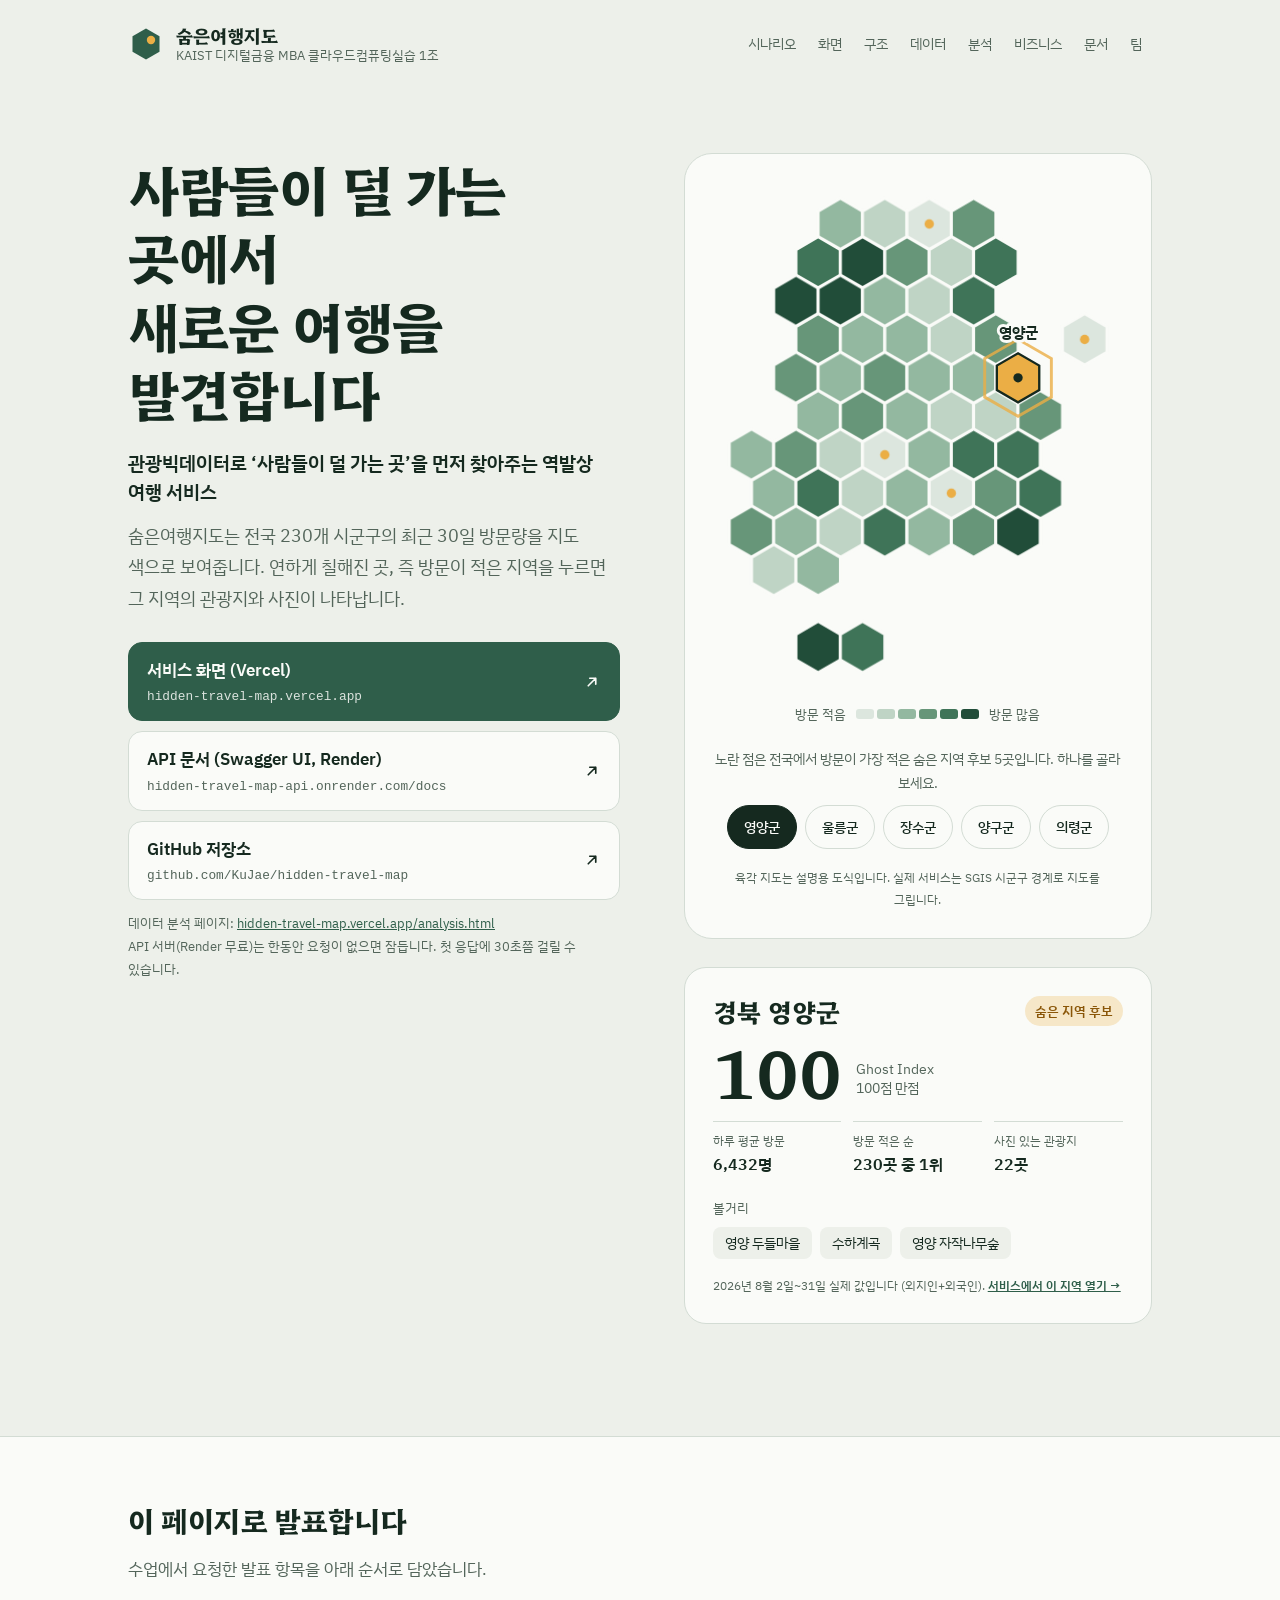
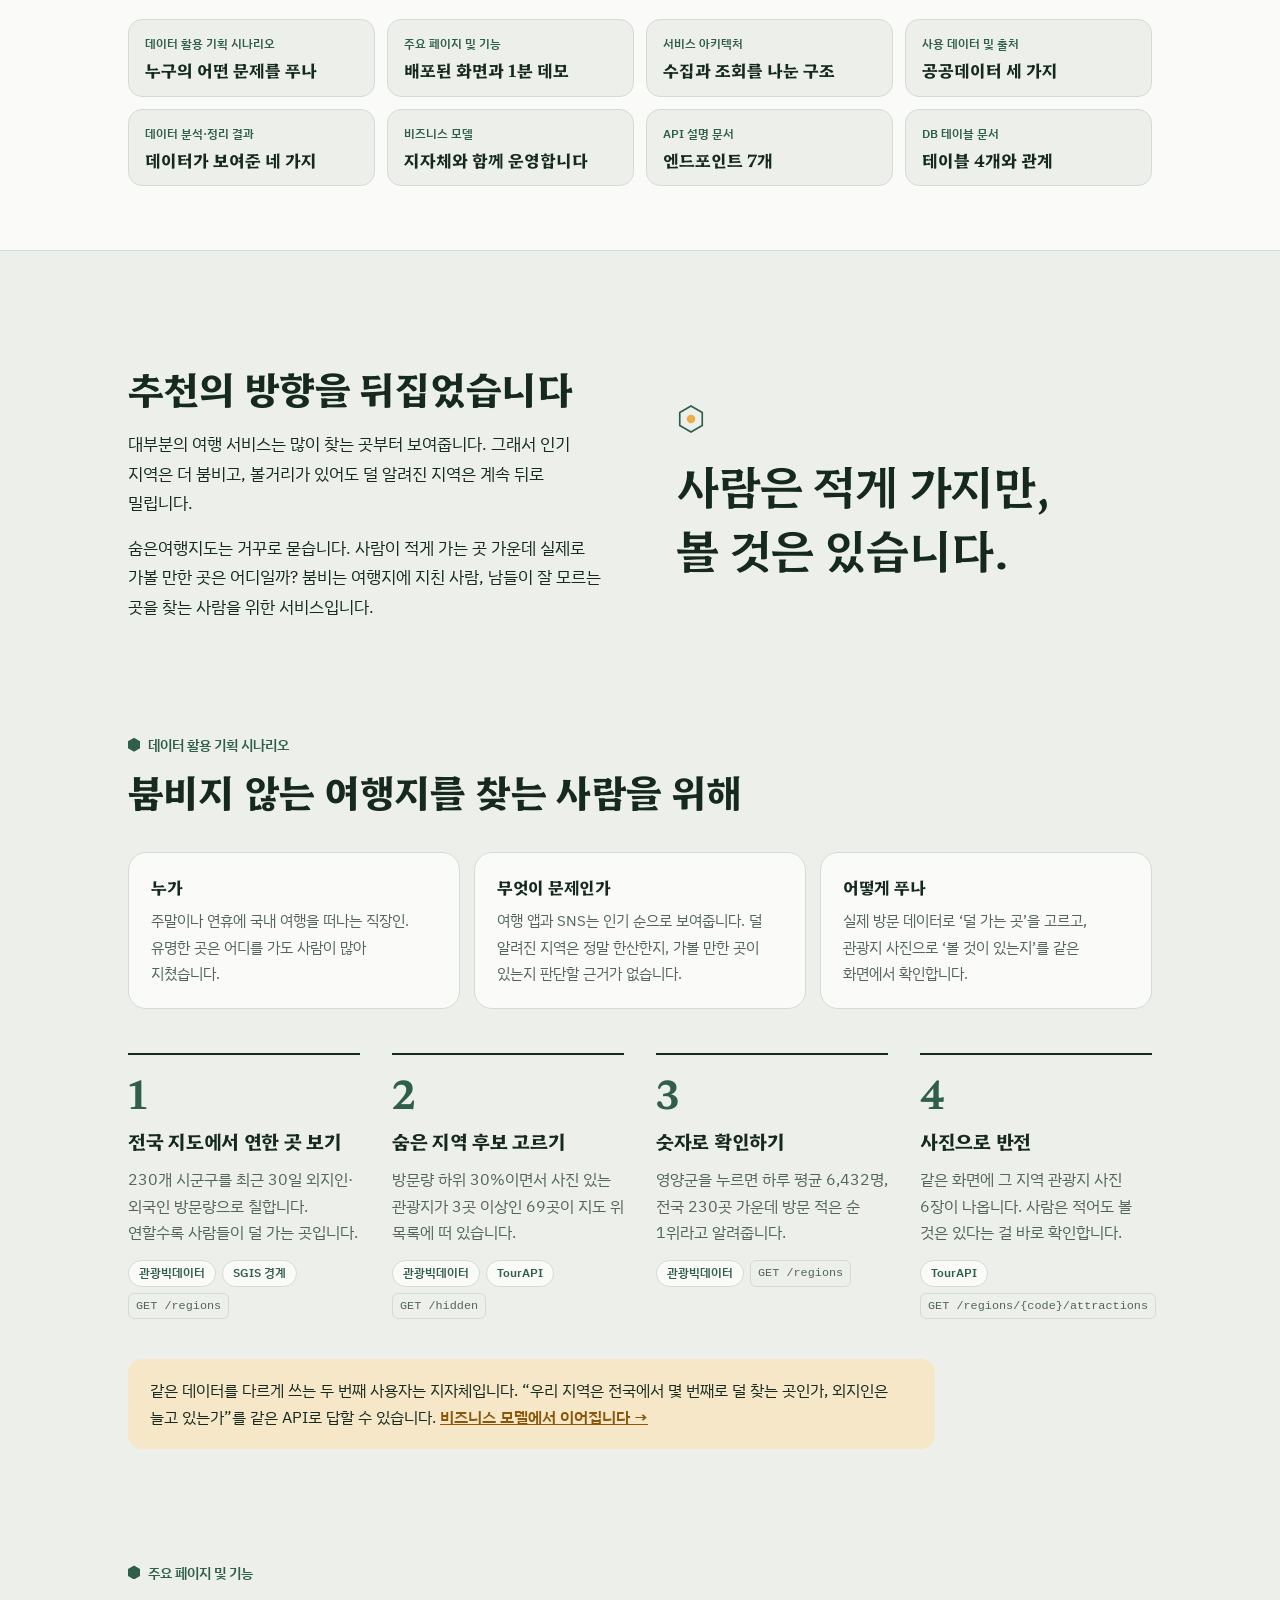
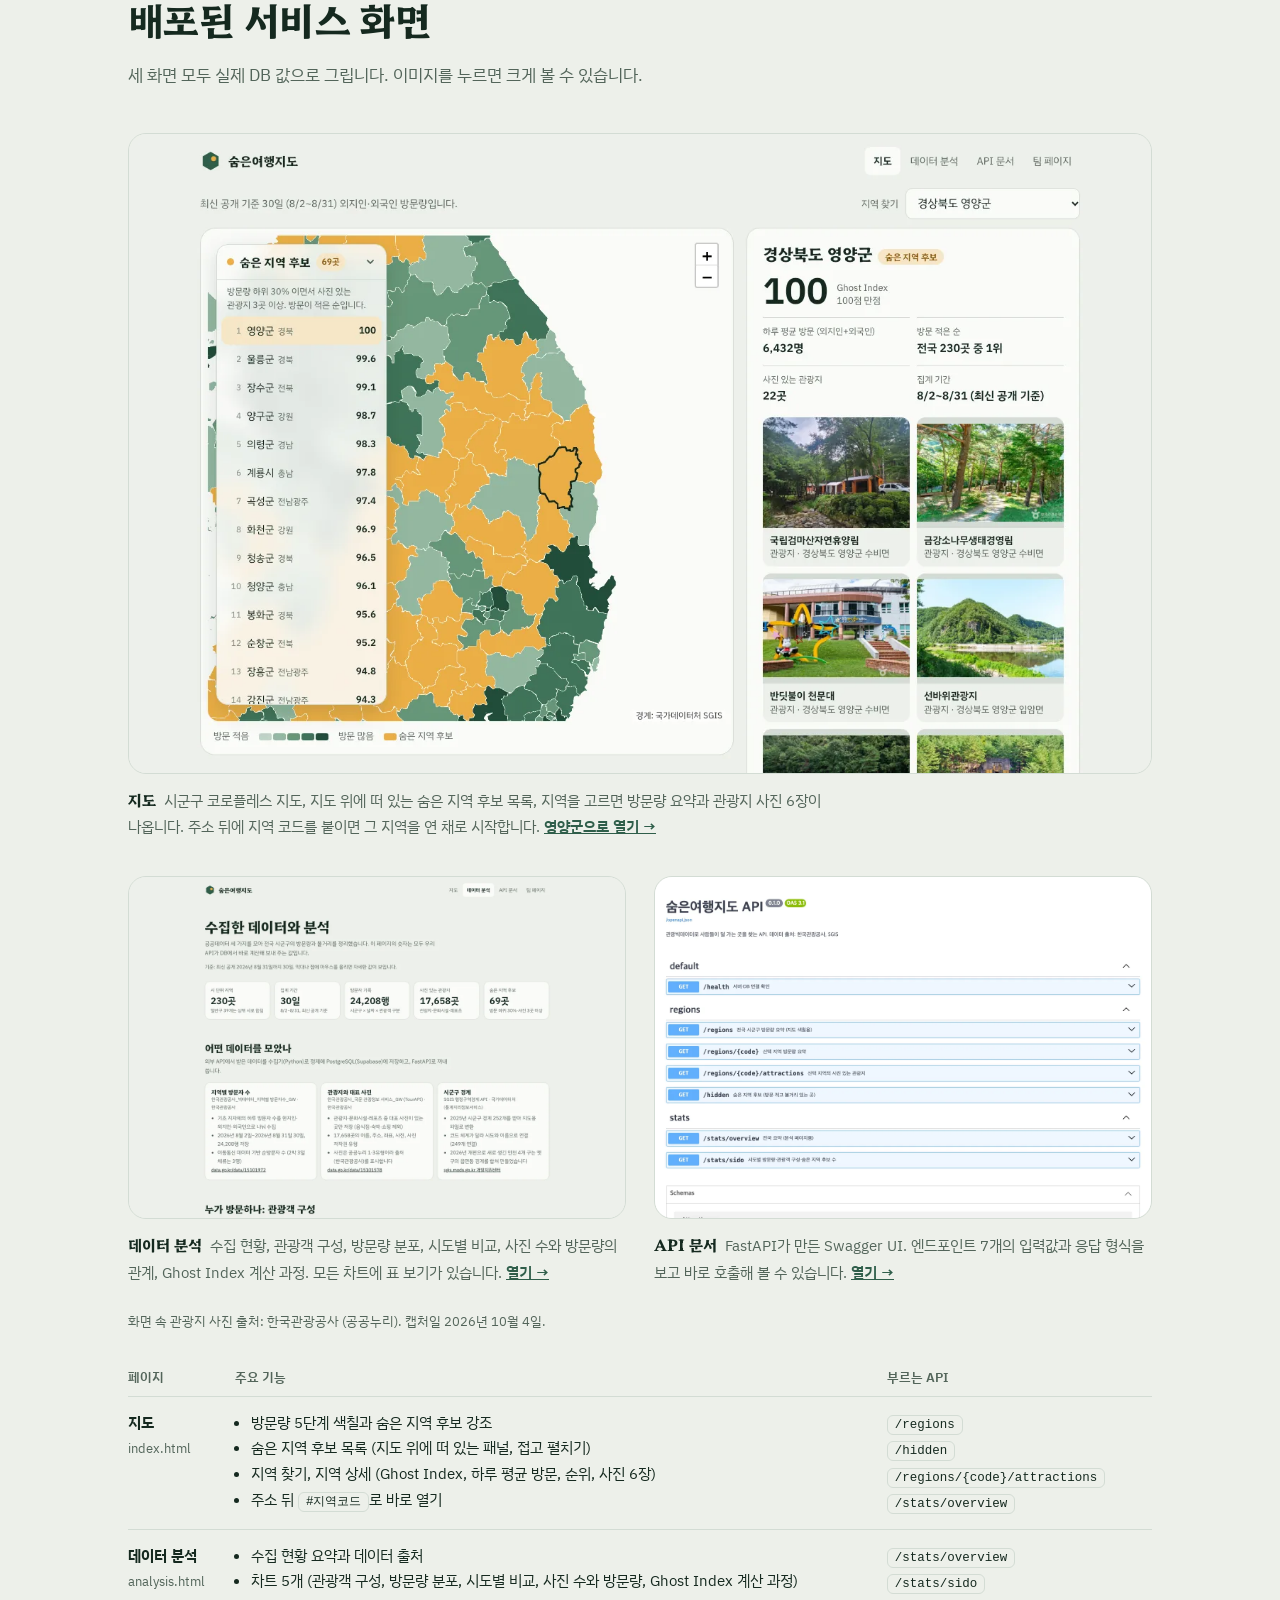
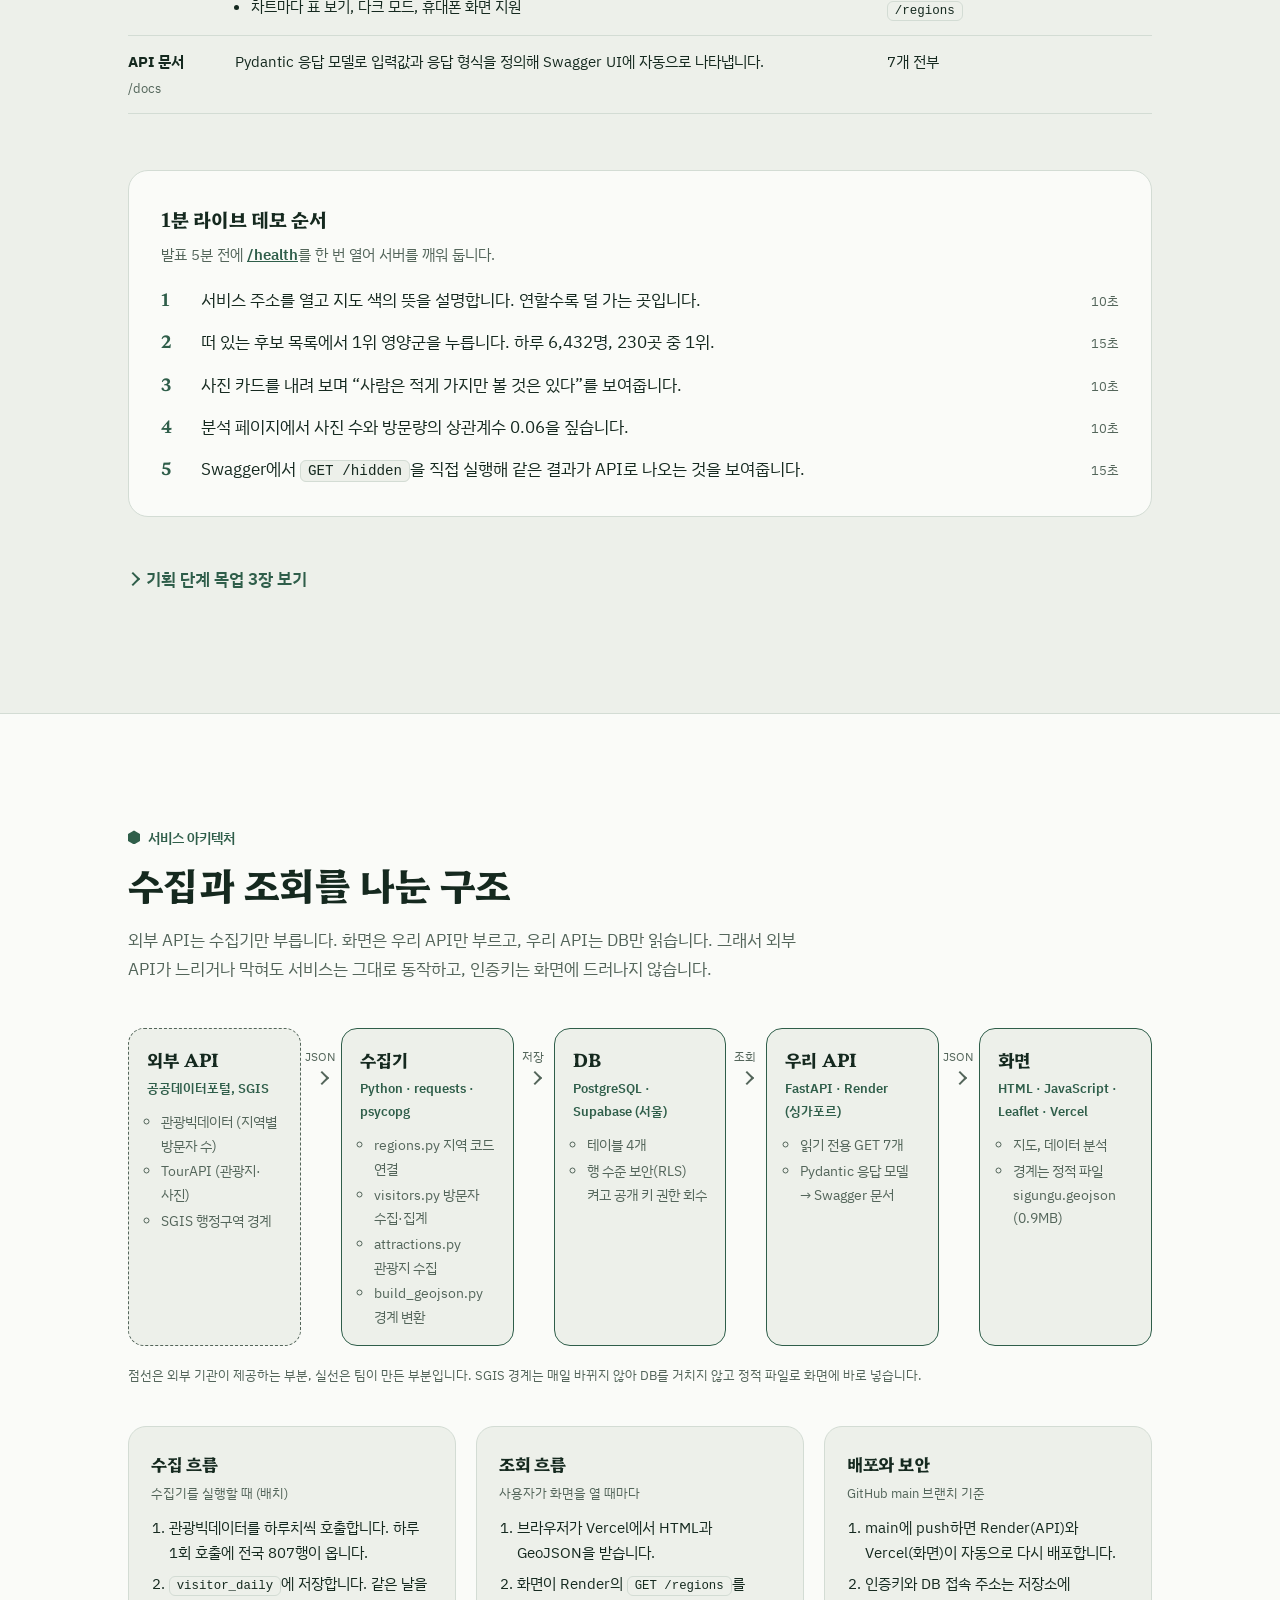
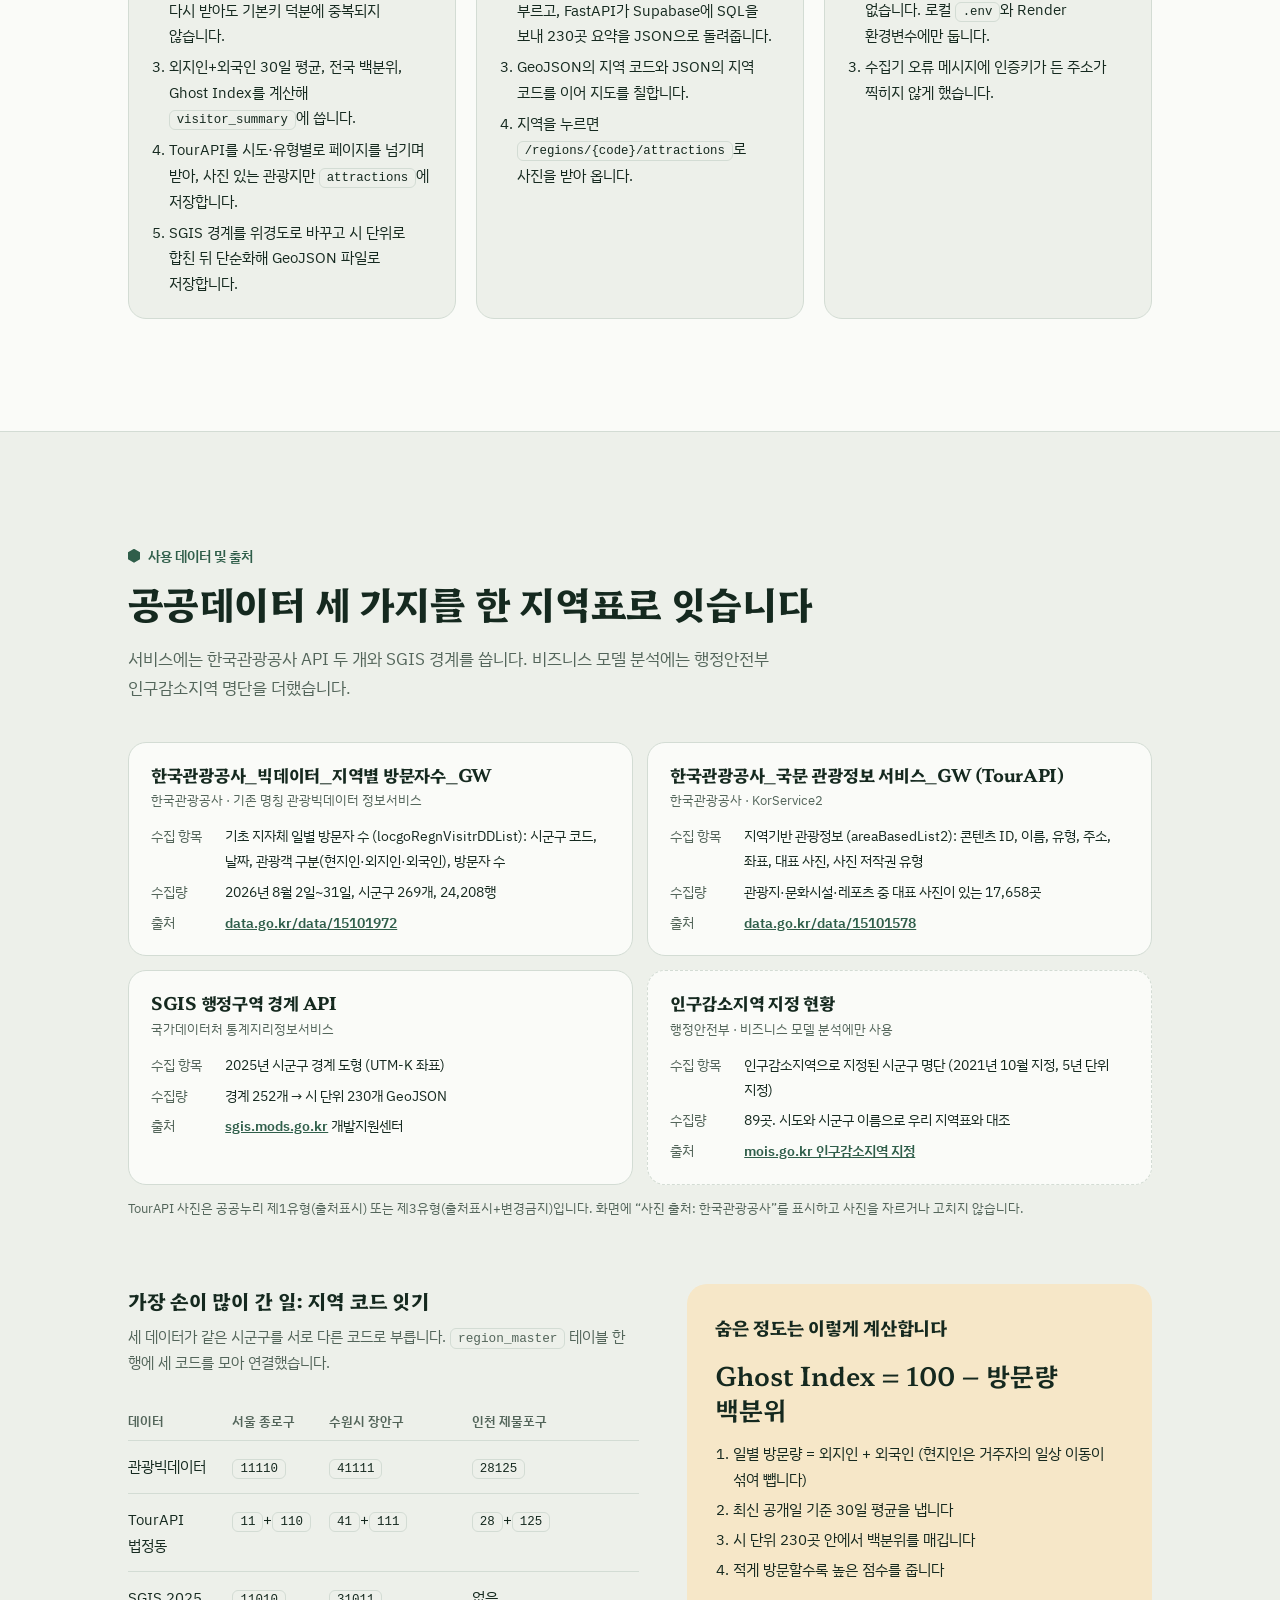
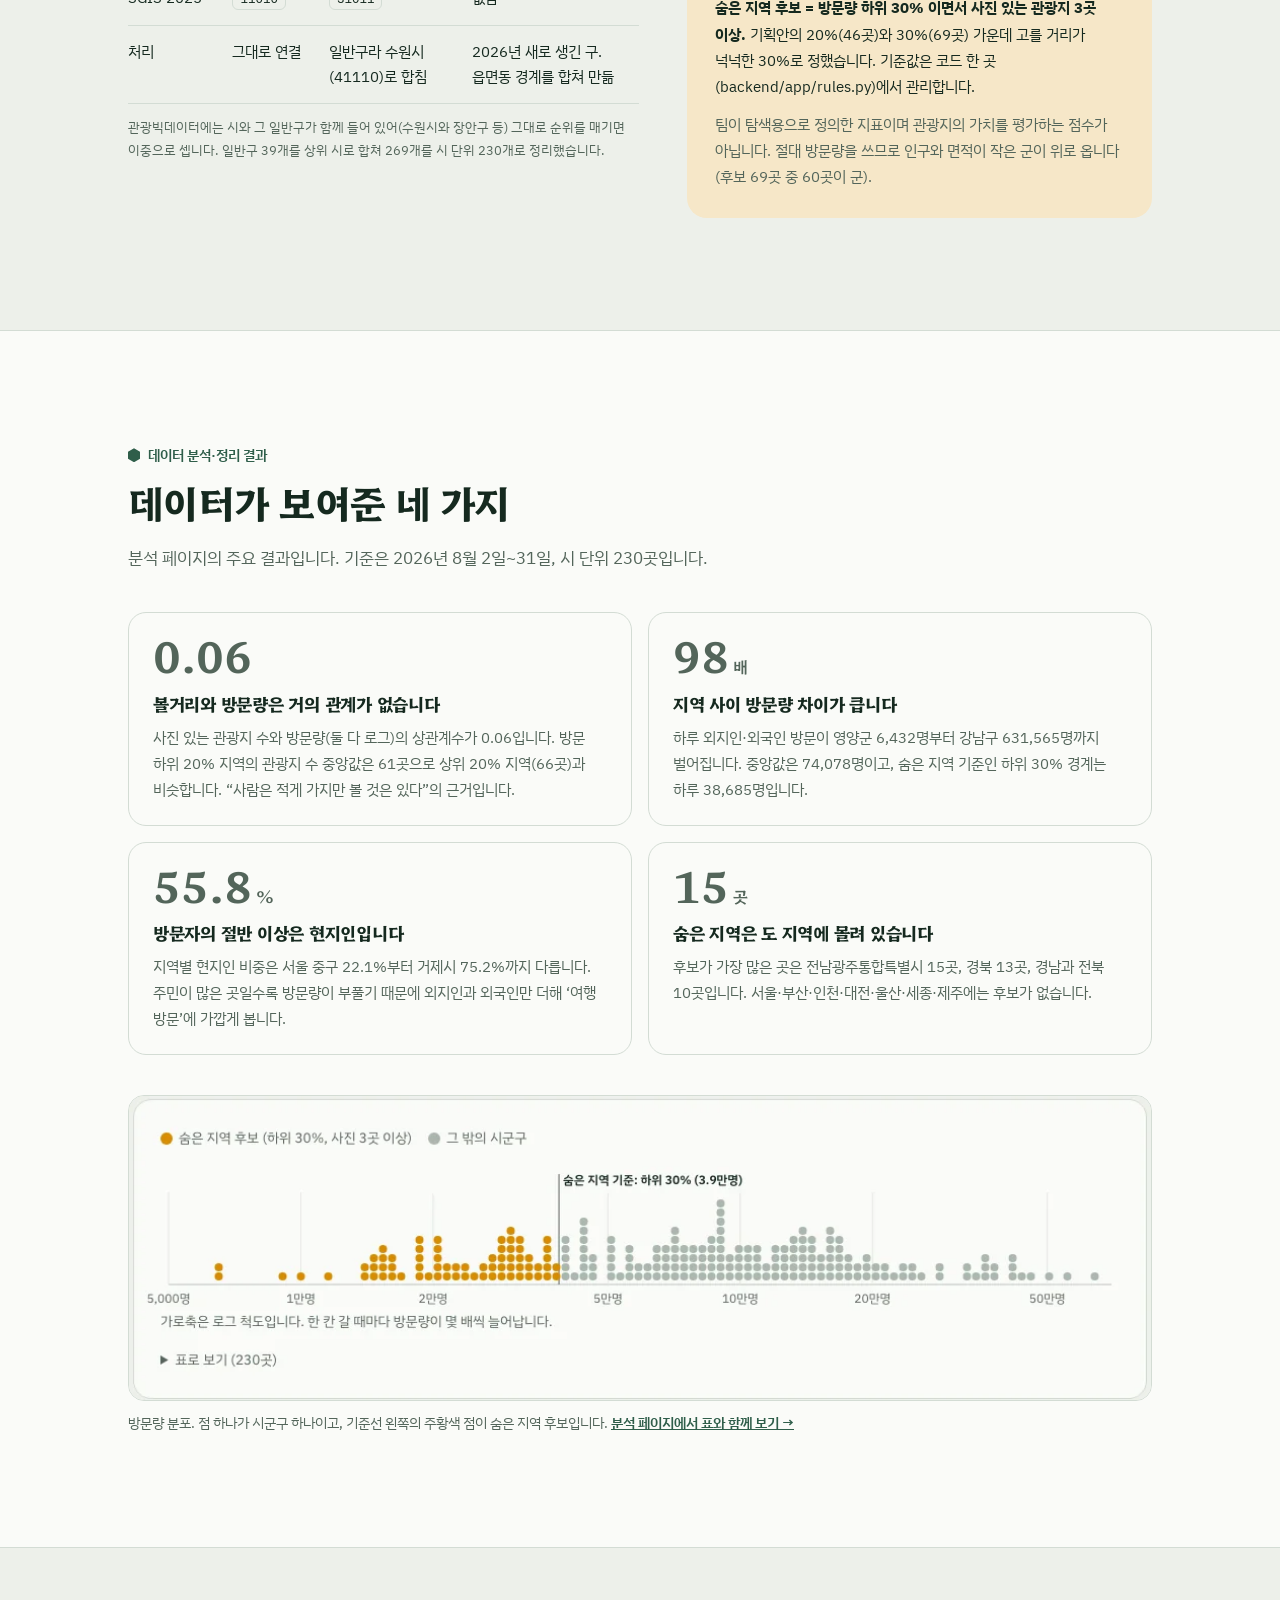
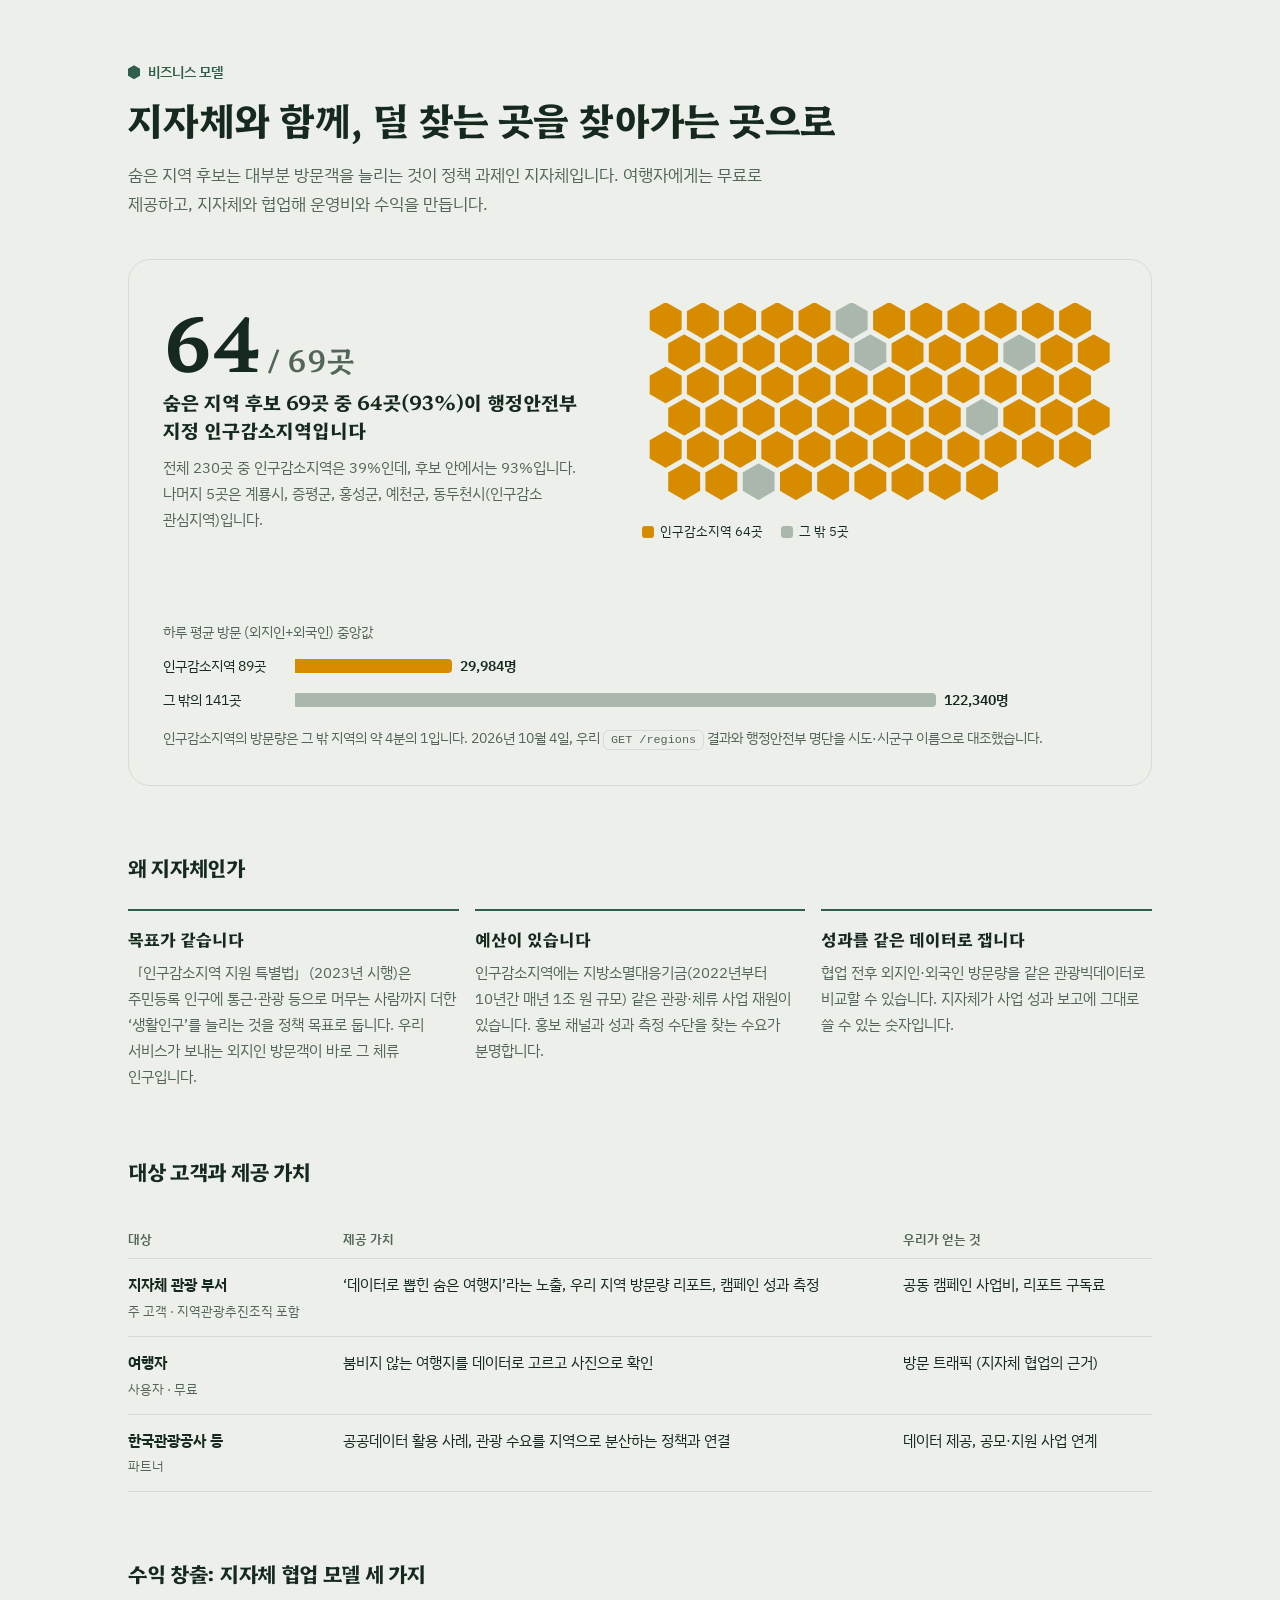
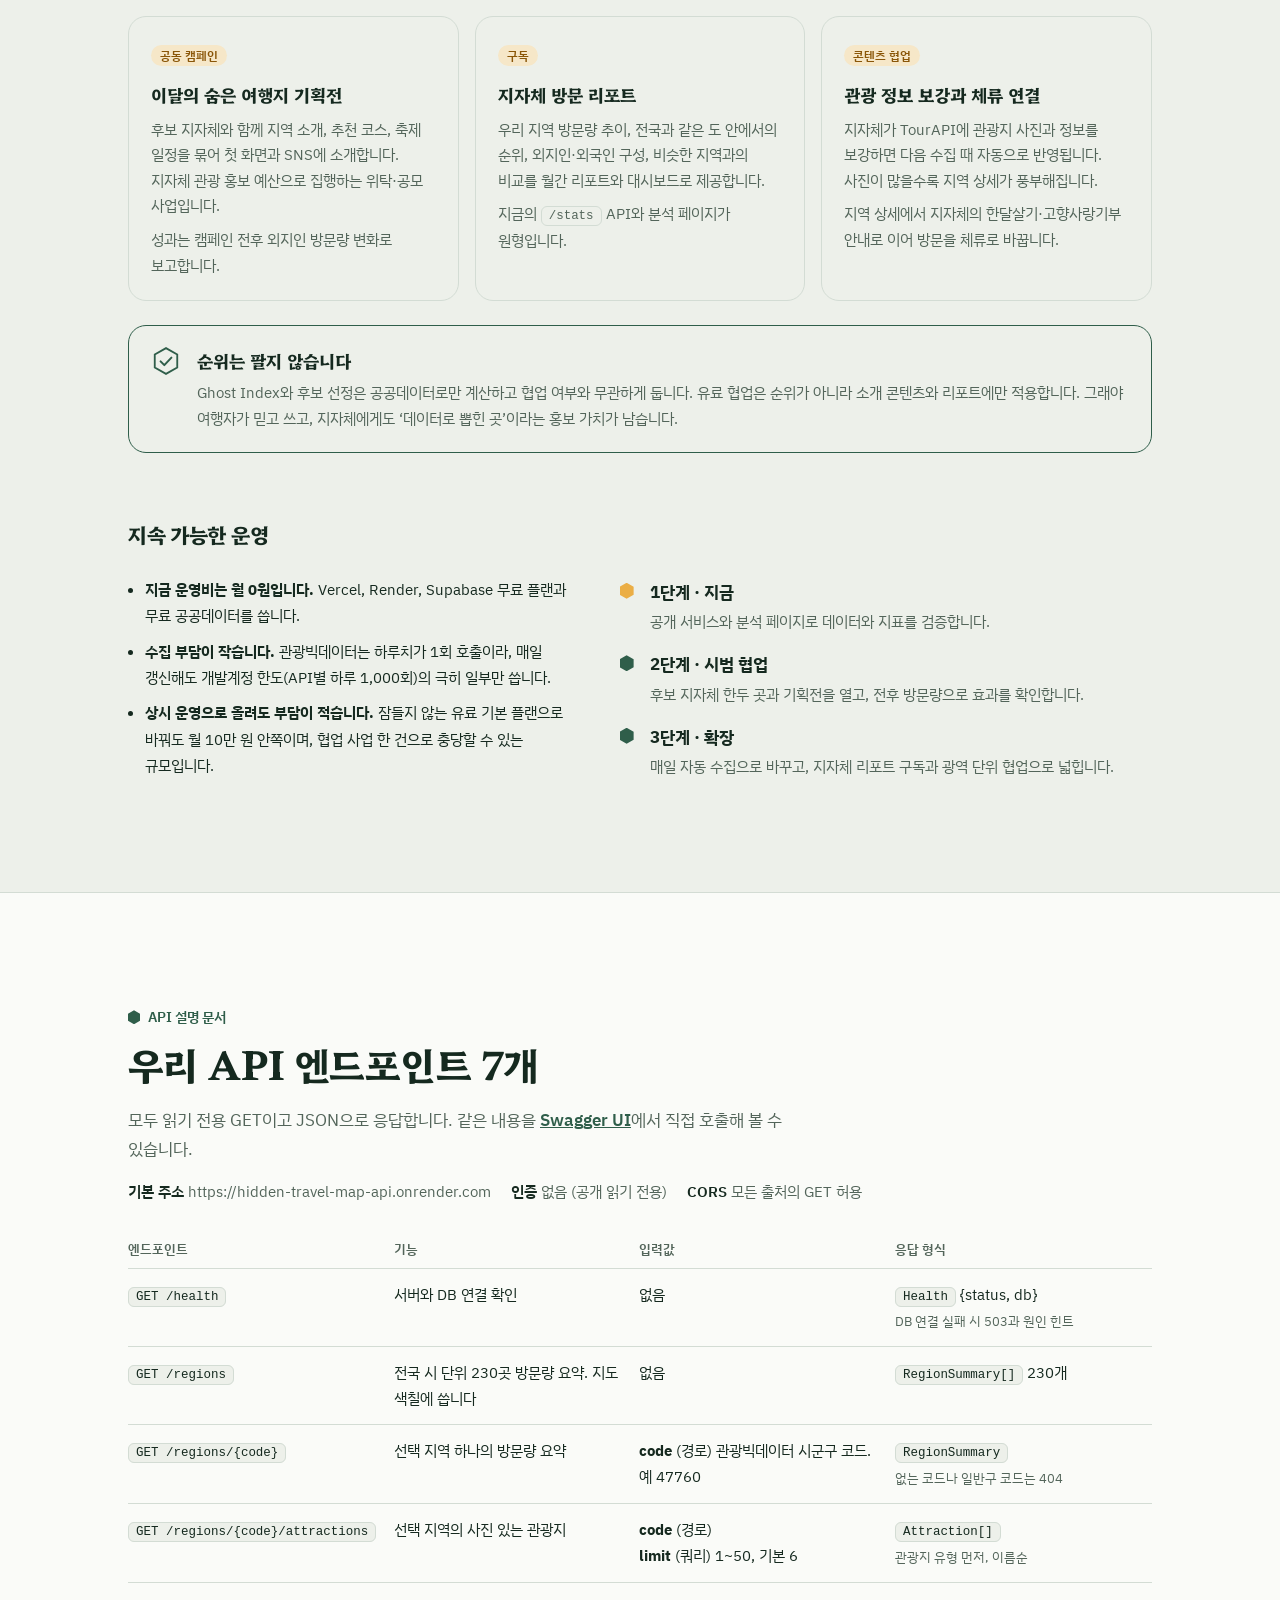
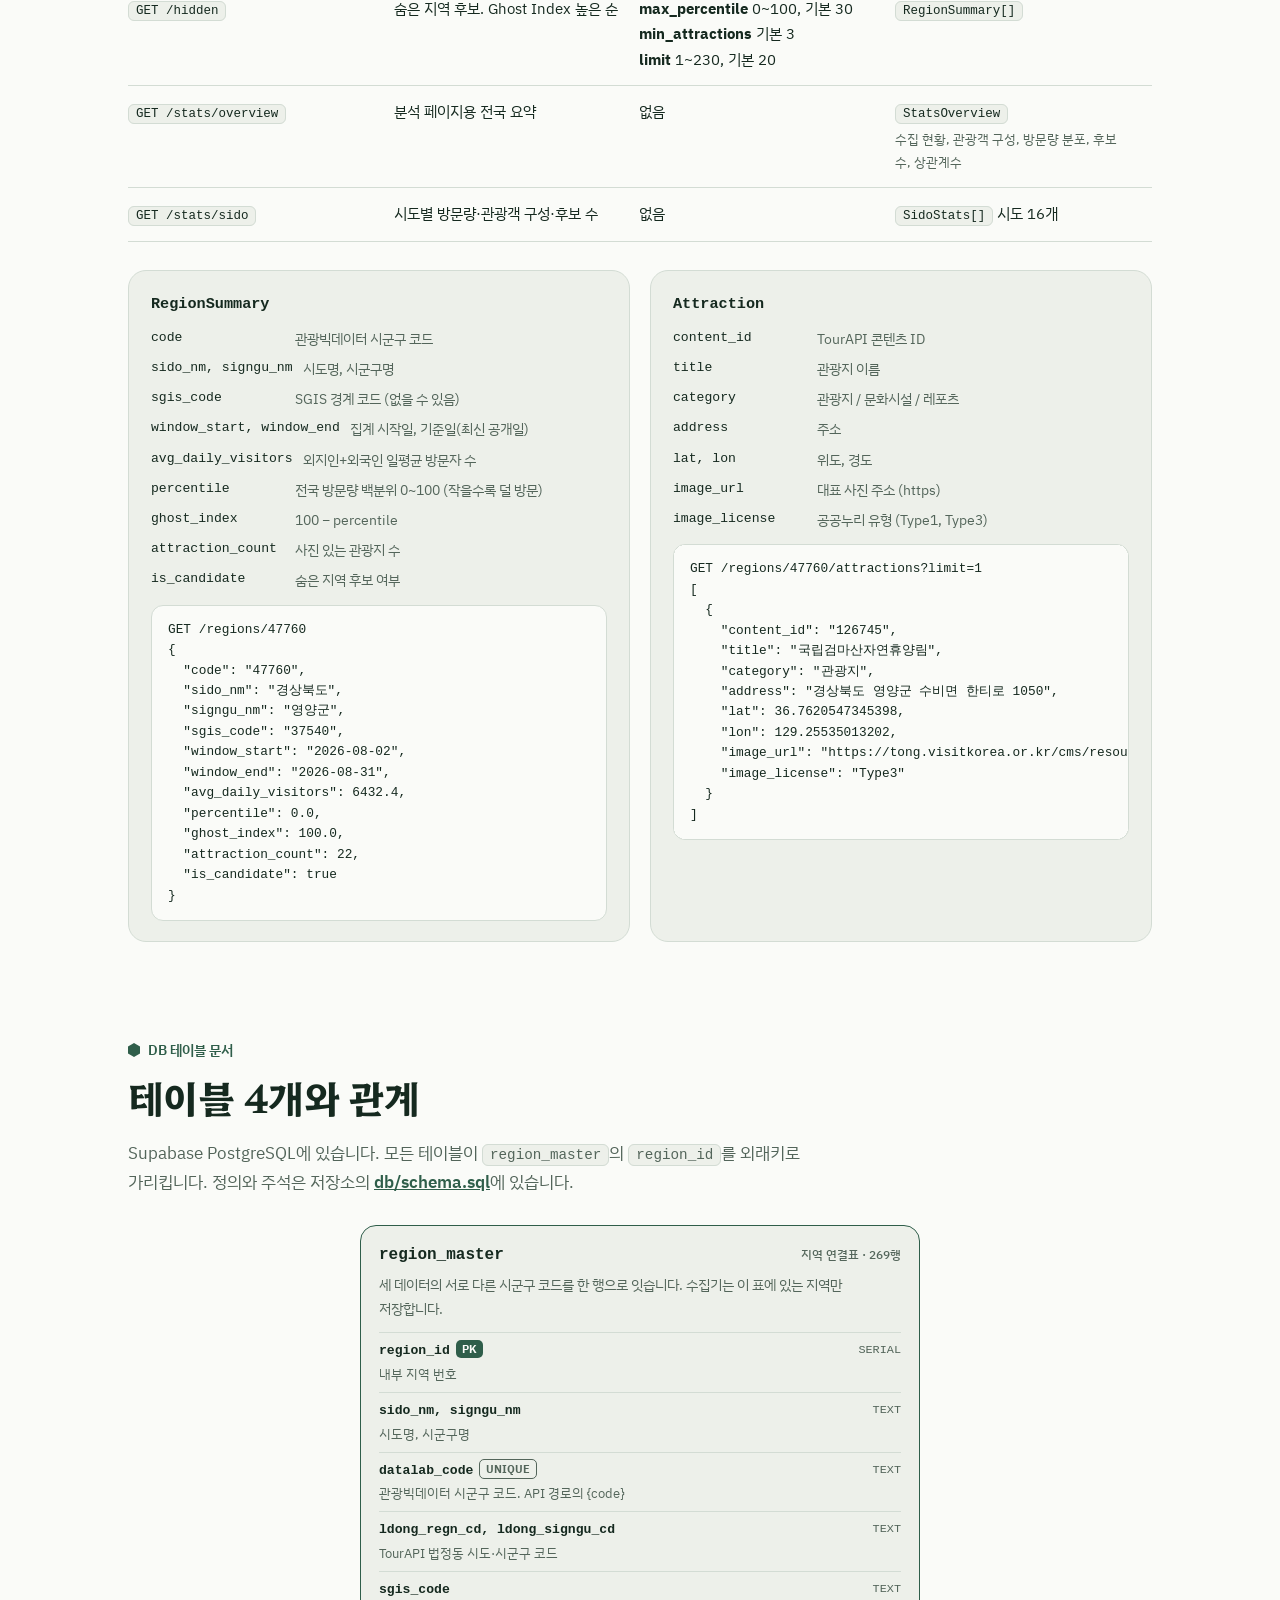
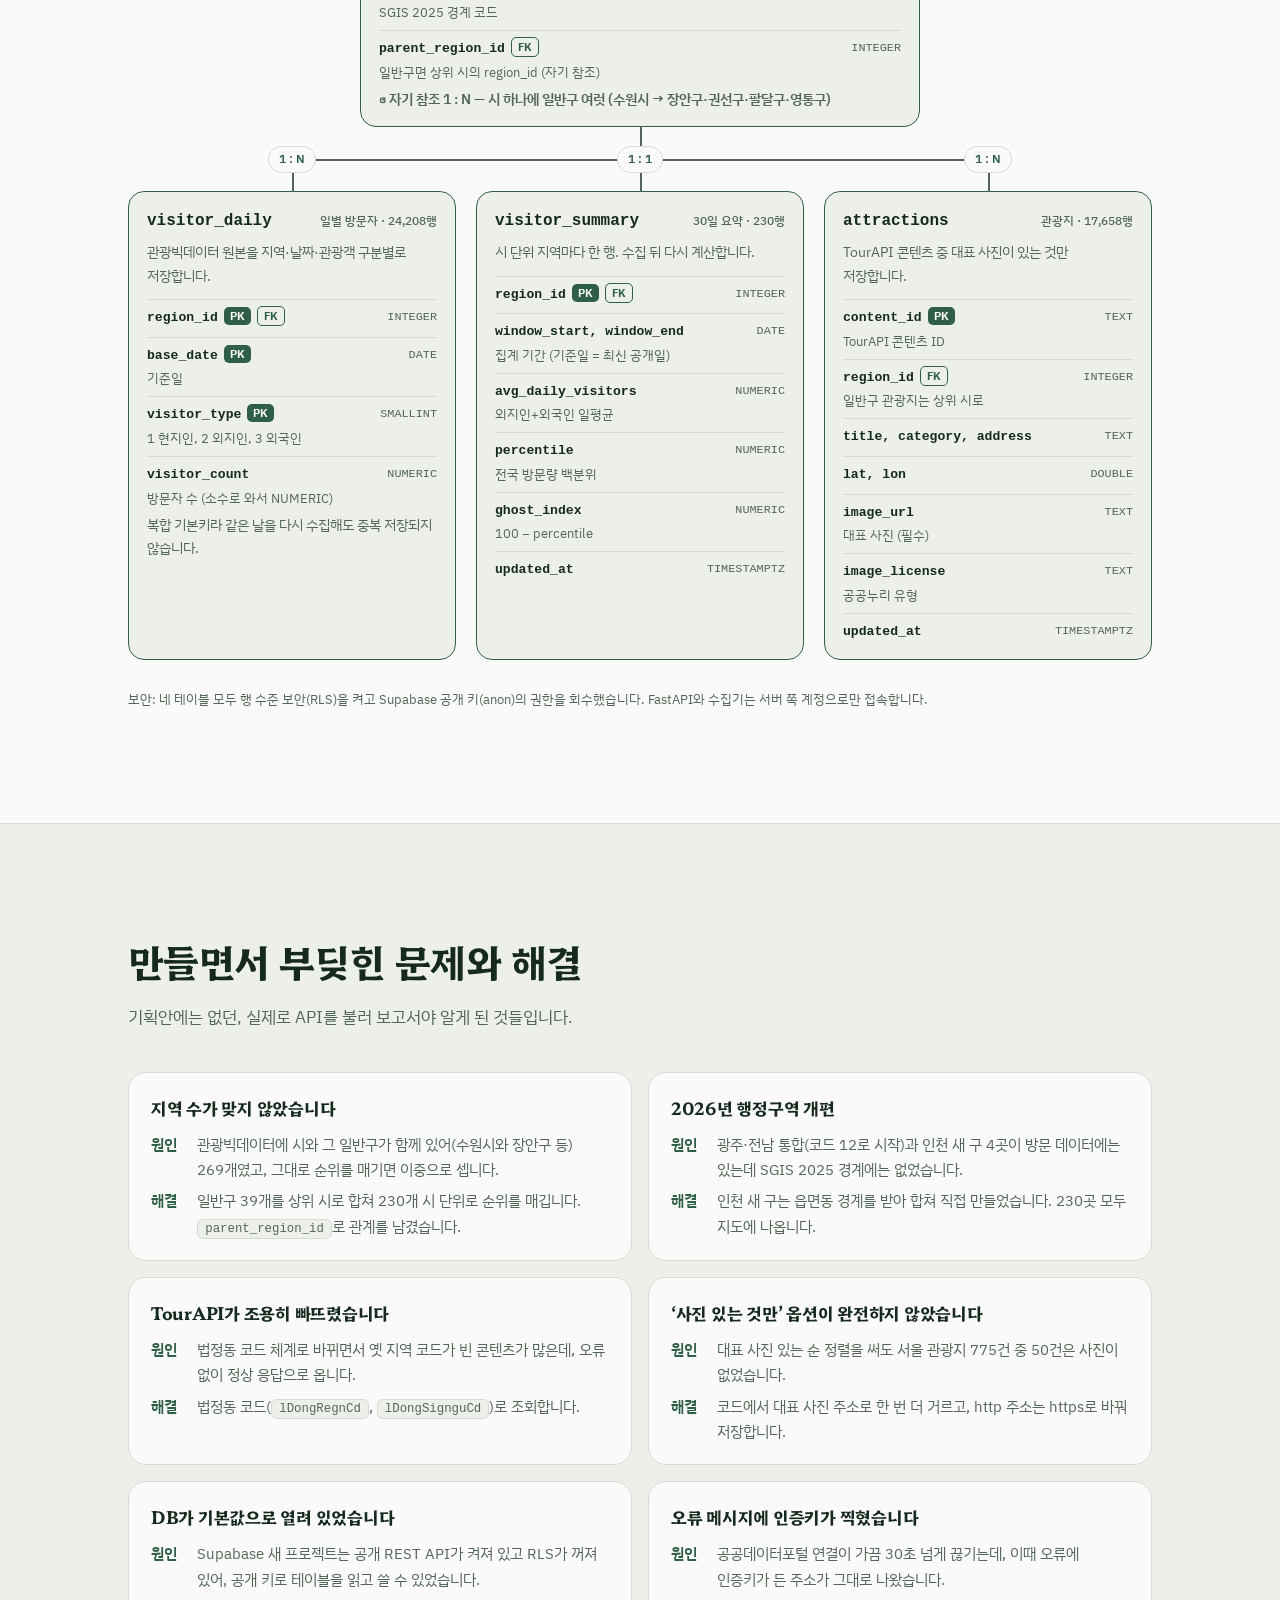
==== commit c4ece4a6: "docs(team): 8주차 발표용 팀 페이지 개편 - 링크 3개(서비스·Swagger·GitHub)와 발표 순서 목차를 맨 위에 - 시나리오, 주요 화면(실제 캡처·1분 데모)," ====
--- a/docs/index.html
+++ b/docs/index.html
@@ -4,7 +4,7 @@
 <meta charset="utf-8">
 <meta name="viewport" content="width=device-width, initial-scale=1, viewport-fit=cover">
 <title>숨은여행지도 | 클라우드컴퓨팅실습 팀 프로젝트</title>
-<meta name="description" content="관광빅데이터로 사람들이 덜 가는 곳을 먼저 찾아주는 역발상 여행 서비스, 숨은여행지도 팀 소개 페이지">
+<meta name="description" content="관광빅데이터로 사람들이 덜 가는 곳을 먼저 찾아주는 역발상 여행 서비스, 숨은여행지도 1조 프로젝트 발표 페이지">
 <link rel="preconnect" href="https://fonts.googleapis.com">
 <link rel="preconnect" href="https://fonts.gstatic.com" crossorigin>
 <link rel="stylesheet" href="https://fonts.googleapis.com/css2?family=Hahmlet:wght@400;600;700&family=IBM+Plex+Sans+KR:wght@400;500;600&display=swap">
@@ -20,6 +20,7 @@
   --lantern-ink:#8A5608;
   --lantern-tint:#F6E7C8;
   --l0:#DCE6DE; --l1:#BFD4C5; --l2:#93B8A0; --l3:#679679; --l4:#3F7458; --l5:#214D39;
+  --c-hl:#d78c00; --c-de:#A9B7AD;
   --serif:"Hahmlet","Nanum Myeongjo","AppleMyungjo","Batang",serif;
   --sans:"IBM Plex Sans KR","Apple SD Gothic Neo","Malgun Gothic","Noto Sans KR",sans-serif;
   --mono:ui-monospace,"SFMono-Regular",Menlo,Consolas,monospace;
@@ -33,6 +34,7 @@
     --bg:#0F1914; --panel:#16231C; --ink:#E3ECE5; --muted:#9FB2A6; --line:#2B3B32;
     --forest:#8CC3A2; --lantern:#EDB450; --lantern-ink:#F2C878; --lantern-tint:#33291A;
     --l0:#223128; --l1:#2B4637; --l2:#386049; --l3:#4E7F63; --l4:#6B9F82; --l5:#93C2A5;
+    --c-hl:#c68206; --c-de:#4A5D51;
     color-scheme:dark;
   }
 }
@@ -40,6 +42,7 @@
   --bg:#0F1914; --panel:#16231C; --ink:#E3ECE5; --muted:#9FB2A6; --line:#2B3B32;
   --forest:#8CC3A2; --lantern:#EDB450; --lantern-ink:#F2C878; --lantern-tint:#33291A;
   --l0:#223128; --l1:#2B4637; --l2:#386049; --l3:#4E7F63; --l4:#6B9F82; --l5:#93C2A5;
+  --c-hl:#c68206; --c-de:#4A5D51;
   color-scheme:dark;
 }
 *,*::before,*::after{box-sizing:inherit}
@@ -50,6 +53,7 @@
 :focus-visible{outline:2px solid var(--forest);outline-offset:3px;border-radius:4px}
 h1,h2,h3{font-family:var(--serif);font-weight:700;letter-spacing:-0.015em;margin:0}
 p{margin:0}
+code{font-family:var(--mono);font-size:.84em;background:var(--bg);border:1px solid var(--line);padding:2px 7px;border-radius:6px;white-space:nowrap}
 .wrap{max-width:1120px;margin-inline:auto;padding-inline:clamp(20px,5vw,48px)}
 .ph{background:var(--lantern-tint);color:var(--lantern-ink);padding:0 .3em;border-radius:4px}
 
@@ -60,9 +64,9 @@
 .brand-name{display:block;font-family:var(--serif);font-weight:700;font-size:1.15rem;line-height:1.25}
 .brand-sub{display:block;font-size:.8rem;color:var(--muted);line-height:1.35}
 .nav{display:none;gap:2px}
-.nav a{font-size:.92rem;text-decoration:none;color:var(--muted);padding:10px 12px;border-radius:8px}
+.nav a{font-size:.9rem;text-decoration:none;color:var(--muted);padding:10px 10px;border-radius:8px;white-space:nowrap}
 .nav a:hover{color:var(--ink);background:var(--panel)}
-@media (min-width:820px){.nav{display:flex}}
+@media (min-width:1100px){.nav{display:flex}}
 
 /* hero */
 .hero{display:grid;gap:32px;grid-template-areas:"text" "map" "pick";padding-block:clamp(28px,6vw,64px) clamp(64px,9vw,112px)}
@@ -70,11 +74,22 @@
 .hero-map{grid-area:map}
 .pick{grid-area:pick}
 @media (min-width:920px){
-  .hero{grid-template-columns:minmax(0,1.05fr) minmax(0,1fr);grid-template-areas:"text map" "pick map";column-gap:64px;row-gap:36px;align-items:start}
+  .hero{grid-template-columns:minmax(0,1.05fr) minmax(0,1fr);grid-template-areas:"text map" "text pick";column-gap:64px;row-gap:28px;align-items:start}
 }
 h1{font-size:clamp(2.1rem,4.6vw,3.45rem);line-height:1.24;margin-bottom:22px}
 .sub{font-size:clamp(1.05rem,1.6vw,1.2rem);font-weight:600;line-height:1.55;max-width:30em;margin-bottom:12px}
 .lead{font-size:clamp(1.02rem,1.5vw,1.14rem);color:var(--muted);max-width:32em}
+
+.links{list-style:none;padding:0;margin:28px 0 0;display:grid;gap:10px;max-width:34em}
+.links a{display:grid;grid-template-columns:1fr auto;align-items:center;gap:2px 16px;text-decoration:none;background:var(--panel);border:1px solid var(--line);border-radius:14px;padding:12px 18px}
+.links a:hover{border-color:var(--forest)}
+.links .primary a{background:var(--forest);border-color:var(--forest);color:var(--panel)}
+.lk-label{font-weight:600}
+.lk-url{grid-column:1;font-family:var(--mono);font-size:.8rem;color:var(--muted);overflow-wrap:anywhere}
+.links .primary .lk-url{color:inherit;opacity:.85}
+.lk-arrow{grid-row:1 / span 2;grid-column:2;width:18px;height:18px}
+.links-note{font-size:.84rem;color:var(--muted);margin-top:12px;max-width:34em}
+.links-note a{color:var(--forest)}
 
 .pick{background:var(--panel);border:1px solid var(--line);border-radius:22px;padding:26px 28px}
 .pick-top{display:flex;align-items:center;justify-content:space-between;gap:12px;flex-wrap:wrap}
@@ -83,17 +98,18 @@
 .ghost{display:flex;align-items:flex-end;gap:14px;margin:16px 0 20px}
 .ghost-num{font-family:var(--serif);font-weight:700;font-size:4rem;line-height:.9;font-variant-numeric:tabular-nums}
 .ghost-label{font-size:.85rem;color:var(--muted);line-height:1.4;padding-bottom:4px}
-.facts{display:grid;grid-template-columns:1fr 1fr;gap:12px;margin:0 0 18px}
+.facts{display:grid;grid-template-columns:repeat(3,minmax(0,1fr));gap:12px;margin:0 0 18px}
 .facts div{padding-top:10px;border-top:1px solid var(--line)}
-.facts dt{font-size:.8rem;color:var(--muted)}
-.facts dd{margin:0;font-weight:600;font-size:1.05rem}
+.facts dt{font-size:.78rem;color:var(--muted);line-height:1.4}
+.facts dd{margin:2px 0 0;font-weight:600;font-size:1rem;font-variant-numeric:tabular-nums}
 .spots-label{font-size:.8rem;color:var(--muted);margin-bottom:8px}
 .spots{list-style:none;display:flex;flex-wrap:wrap;gap:8px;padding:0;margin:0 0 16px}
 .spots li{font-size:.88rem;padding:4px 12px;border-radius:8px;background:var(--bg)}
 .note{font-size:.78rem;color:var(--muted)}
+.note a{color:var(--forest);font-weight:600}
 
 .hero-map{margin:0;background:var(--panel);border:1px solid var(--line);border-radius:28px;padding:clamp(18px,3vw,28px)}
-#map{display:block;width:100%;max-width:400px;height:auto;margin-inline:auto}
+#map{display:block;width:100%;max-width:420px;height:auto;margin-inline:auto}
 .hex{stroke:var(--panel);stroke-width:2.5;transition:fill .2s ease}
 .lv0{fill:var(--l0)} .lv1{fill:var(--l1)} .lv2{fill:var(--l2)} .lv3{fill:var(--l3)} .lv4{fill:var(--l4)} .lv5{fill:var(--l5)}
 .cand{cursor:pointer}
@@ -122,6 +138,30 @@
 .section h2{font-size:clamp(1.7rem,3.2vw,2.4rem);line-height:1.3;max-width:22em}
 .section-lead{color:var(--muted);max-width:40em;margin-top:16px}
 .band{background:var(--panel);border-block:1px solid var(--line)}
+.kicker{font-size:.86rem;font-weight:600;color:var(--forest);margin-bottom:10px;display:flex;align-items:center;gap:8px}
+.kicker::before{content:"";width:12px;height:14px;background:currentColor;clip-path:polygon(50% 0,100% 25%,100% 75%,50% 100%,0 75%,0 25%)}
+.sub-h{font-size:1.3rem;margin:64px 0 6px}
+.sub-lead{font-size:.95rem;color:var(--muted);max-width:44em}
+.fine{font-size:.84rem;color:var(--muted);margin-top:12px}
+.table-scroll{overflow-x:auto}
+.tbl{width:100%;min-width:640px;border-collapse:collapse;font-size:.93rem;margin-top:20px}
+.tbl th,.tbl td{text-align:left;vertical-align:top;padding:13px 18px 13px 0;border-top:1px solid var(--line)}
+.tbl thead th{font-size:.8rem;font-weight:600;color:var(--muted);border-top:none;padding-bottom:8px}
+.tbl tbody tr:last-child td{border-bottom:1px solid var(--line)}
+.tbl td.nw{white-space:nowrap}
+.tbl small{display:block;color:var(--muted);font-size:.84rem;margin-top:2px}
+.tbl ul{margin:0;padding-left:1.1em}
+
+/* 그리드 칸이 긴 코드·표 때문에 넓어지지 않게 (휴대폰 가로 넘침 방지) */
+.hero>*,.persona>*,.shots>*,.flows>*,.sources>*,.calc>*,.finds>*,.evidence>*,.why>*,.models>*,.ops>*,.schemas>*,.erd-rels>*,.lessons>*,.idea>*{min-width:0}
+
+/* toc */
+.toc{list-style:none;padding:0;margin:36px 0 0;display:grid;gap:12px;grid-template-columns:repeat(2,minmax(0,1fr))}
+@media (min-width:900px){.toc{grid-template-columns:repeat(4,minmax(0,1fr))}}
+.toc a{display:block;height:100%;text-decoration:none;background:var(--bg);border:1px solid var(--line);border-radius:14px;padding:14px 16px}
+.toc a:hover{border-color:var(--forest)}
+.toc-k{display:block;font-size:.76rem;font-weight:600;color:var(--forest)}
+.toc-t{display:block;font-family:var(--serif);font-weight:700;font-size:1.05rem;line-height:1.35;margin-top:4px}
 
 .idea{display:grid;gap:40px}
 @media (min-width:900px){.idea{grid-template-columns:minmax(0,1fr) minmax(0,1fr);gap:72px;align-items:center}}
@@ -129,51 +169,205 @@
 .quote{margin:0;font-family:var(--serif);font-weight:600;font-size:clamp(1.9rem,3.8vw,2.9rem);line-height:1.38;letter-spacing:-0.02em}
 .quote svg{display:block;width:30px;height:30px;margin-bottom:18px}
 
+/* scenario */
+.persona{display:grid;gap:14px;margin-top:36px}
+@media (min-width:880px){.persona{grid-template-columns:repeat(3,minmax(0,1fr))}}
+.persona div{background:var(--panel);border:1px solid var(--line);border-radius:18px;padding:20px 22px}
+.persona h3{font-size:1.05rem;margin-bottom:6px}
+.persona p{color:var(--muted);font-size:.96rem}
 .steps{list-style:none;padding:0;margin:44px 0 0;display:grid;gap:36px 32px;grid-template-columns:1fr}
 @media (min-width:640px){.steps{grid-template-columns:repeat(2,minmax(0,1fr))}}
 @media (min-width:1000px){.steps{grid-template-columns:repeat(4,minmax(0,1fr))}}
-.steps li{border-top:2px solid var(--ink);padding-top:18px}
+.steps li{border-top:2px solid var(--ink);padding-top:18px;display:flex;flex-direction:column}
 .step-n{display:block;font-family:var(--serif);font-weight:700;font-size:2.4rem;line-height:1;color:var(--forest);margin-bottom:14px}
-.steps h3{font-size:1.2rem;margin-bottom:8px;display:flex;align-items:center;gap:8px;flex-wrap:wrap}
+.steps h3{font-size:1.2rem;margin-bottom:8px}
 .steps p{color:var(--muted);font-size:.97rem}
-.opt{font-family:var(--sans);font-size:.72rem;font-weight:600;letter-spacing:0;color:var(--lantern-ink);background:var(--lantern-tint);padding:2px 8px;border-radius:999px}
-
-.flow{list-style:none;padding:0;margin:44px 0 0;display:grid;gap:30px;grid-template-columns:1fr}
-.flow li{position:relative;background:var(--bg);border:1.5px solid var(--forest);border-radius:14px;padding:16px 18px}
-.flow li.ext{border-style:dashed;border-color:var(--muted)}
-.flow strong{display:block;font-family:var(--serif);font-size:1.1rem}
-.flow span{font-size:.88rem;color:var(--muted)}
-.flow li:not(:last-child)::after{content:"";position:absolute;left:50%;bottom:-21px;width:10px;height:10px;border-right:2px solid var(--muted);border-bottom:2px solid var(--muted);transform:translateX(-50%) rotate(45deg)}
-@media (min-width:880px){
-  .flow{grid-template-columns:repeat(5,minmax(0,1fr));gap:32px}
-  .flow li:not(:last-child)::after{left:auto;right:-22px;bottom:auto;top:50%;transform:translateY(-50%) rotate(-45deg)}
+.uses{display:flex;flex-wrap:wrap;gap:6px;margin-top:14px}
+.uses span{font-size:.76rem;font-weight:600;color:var(--forest);border:1px solid var(--line);background:var(--panel);border-radius:999px;padding:2px 10px}
+.uses code{font-size:.74rem}
+.also{margin-top:40px;padding:18px 22px;border-radius:14px;background:var(--lantern-tint);color:var(--ink);font-size:.97rem;max-width:52em}
+.also a{color:var(--lantern-ink);font-weight:600}
+
+/* screens */
+.shots{display:grid;gap:36px 28px;margin-top:44px}
+@media (min-width:880px){.shots{grid-template-columns:minmax(0,1fr) minmax(0,1fr)}.shots .shot:first-child{grid-column:1 / -1}}
+.shot{margin:0}
+.shot-btn{display:block;width:100%;padding:0;border:1px solid var(--line);border-radius:18px;overflow:hidden;background:var(--panel);cursor:zoom-in}
+.shot-btn img{display:block;width:100%;height:auto}
+.shot figcaption{margin-top:12px;font-size:.95rem;max-width:48em}
+.shot figcaption strong{font-family:var(--serif);font-weight:700;margin-right:8px}
+.shot figcaption span{color:var(--muted)}
+.shot figcaption a{color:var(--forest);font-weight:600;white-space:nowrap}
+.shots-note{font-size:.84rem;color:var(--muted);margin-top:24px}
+.demo{margin-top:56px;background:var(--panel);border:1px solid var(--line);border-radius:20px;padding:clamp(22px,3vw,32px)}
+.demo h3{font-size:1.2rem;margin-bottom:6px}
+.demo ol{margin:16px 0 0;padding:0;list-style:none;display:grid;gap:12px;counter-reset:d}
+.demo li{counter-increment:d;display:grid;grid-template-columns:28px 1fr auto;gap:12px;align-items:baseline}
+.demo li::before{content:counter(d);font-family:var(--serif);font-weight:700;color:var(--forest)}
+.demo .sec{font-size:.8rem;color:var(--muted);font-variant-numeric:tabular-nums}
+.mock{margin-top:40px}
+.mock summary{cursor:pointer;font-weight:600;color:var(--forest);min-height:44px;display:flex;align-items:center;gap:8px;list-style:none}
+.mock summary::-webkit-details-marker{display:none}
+.mock summary::before{content:"";width:8px;height:8px;border-right:2px solid currentColor;border-bottom:2px solid currentColor;transform:rotate(-45deg);transition:transform .2s ease}
+.mock[open] summary::before{transform:rotate(45deg)}
+.mock .shots{margin-top:20px}
+
+/* architecture */
+.arch{list-style:none;padding:0;margin:44px 0 0;display:grid;gap:44px;grid-template-columns:1fr}
+.arch>li{position:relative;background:var(--bg);border:1.5px solid var(--forest);border-radius:16px;padding:16px 18px}
+.arch>li.ext{border-style:dashed;border-color:var(--muted)}
+.arch strong{display:block;font-family:var(--serif);font-size:1.1rem}
+.arch .tech{display:block;font-size:.84rem;font-weight:600;color:var(--forest);margin-top:2px}
+.arch ul{margin:10px 0 0;padding-left:1.05em;font-size:.86rem;color:var(--muted)}
+.arch li li{margin-top:2px}
+.arch>li:not(:last-child)::after{content:"";position:absolute;left:50%;bottom:-29px;width:10px;height:10px;border-right:2px solid var(--muted);border-bottom:2px solid var(--muted);transform:translateX(-50%) rotate(45deg)}
+.arch .via{position:absolute;left:calc(50% + 16px);bottom:-36px;font-size:.74rem;color:var(--muted);white-space:nowrap}
+@media (min-width:980px){
+  .arch{grid-template-columns:repeat(5,minmax(0,1fr));gap:40px}
+  .arch>li:not(:last-child)::after{left:auto;right:-27px;bottom:auto;top:44px;transform:rotate(-45deg)}
+  .arch .via{left:auto;right:-40px;bottom:auto;top:18px;width:40px;text-align:center;font-size:.72rem}
 }
-.flow-key{font-size:.8rem;color:var(--muted);margin-top:14px}
-
-.data-grid{display:grid;gap:40px;margin-top:56px}
-@media (min-width:900px){.data-grid{grid-template-columns:minmax(0,1.15fr) minmax(0,1fr);gap:56px;align-items:start}}
-.sources{margin:0}
-.sources div{padding:18px 0;border-top:1px solid var(--line)}
-.sources div:last-child{border-bottom:1px solid var(--line)}
-.sources dt{font-weight:600;font-size:1.05rem}
-.sources dt small{font-weight:400;color:var(--muted);font-size:.82rem;margin-left:8px}
-.sources dd{margin:4px 0 0;color:var(--muted);font-size:.96rem}
+.flow-key{font-size:.8rem;color:var(--muted);margin-top:18px}
+.flows{display:grid;gap:20px;margin-top:40px}
+@media (min-width:900px){.flows{grid-template-columns:repeat(3,minmax(0,1fr))}}
+.flows section{background:var(--panel);border:1px solid var(--line);border-radius:18px;padding:22px}
+.band .flows section{background:var(--bg)}
+.flows h3{font-size:1.08rem;margin-bottom:4px}
+.flows .when{font-size:.82rem;color:var(--muted);margin-bottom:10px}
+.flows ol{margin:0;padding-left:1.2em;font-size:.92rem;display:grid;gap:6px}
+
+/* data */
+.sources{display:grid;gap:14px;margin-top:40px}
+@media (min-width:880px){.sources{grid-template-columns:repeat(2,minmax(0,1fr))}}
+.src{background:var(--panel);border:1px solid var(--line);border-radius:18px;padding:20px 22px}
+.src.aux{border-style:dashed}
+.src h3{font-size:1.08rem;line-height:1.4}
+.src .org{font-size:.84rem;color:var(--muted);margin-top:2px}
+.src dl{margin:12px 0 0;display:grid;gap:6px;font-size:.9rem}
+.src dl div{display:grid;grid-template-columns:4.6em 1fr;gap:8px}
+.src dt{color:var(--muted)}
+.src dd{margin:0}
+.src a{color:var(--forest);font-weight:600;overflow-wrap:anywhere}
+.calc{display:grid;gap:40px;margin-top:64px}
+@media (min-width:900px){.calc{grid-template-columns:minmax(0,1.1fr) minmax(0,1fr);gap:48px;align-items:start}}
+.calc h3{font-size:1.25rem;margin-bottom:6px}
 .formula{background:var(--lantern-tint);border-radius:20px;padding:28px}
 .formula h3{font-size:1.15rem;margin-bottom:14px}
-.eq{font-family:var(--serif);font-weight:600;font-size:clamp(1.3rem,2.4vw,1.6rem);line-height:1.35;margin-bottom:14px}
-.formula p{font-size:.96rem}
-.fine{font-size:.84rem;color:var(--muted);margin-top:12px}
-.api{margin-top:64px}
-.api h3{font-size:1.25rem;margin-bottom:6px}
-.api-sub{font-size:.88rem;color:var(--muted);margin-bottom:18px}
-.table-scroll{overflow-x:auto}
-.api table{width:100%;min-width:560px;border-collapse:collapse;font-size:.95rem}
-.api th,.api td{text-align:left;vertical-align:top;padding:13px 20px 13px 0;border-top:1px solid var(--line)}
-.api thead th{font-size:.8rem;font-weight:600;color:var(--muted);border-top:none;padding-bottom:8px}
-.api tbody tr:last-child td{border-bottom:1px solid var(--line)}
-.api td:first-child{width:1%;white-space:nowrap}
-.api code{font-family:var(--mono);font-size:.84rem;background:var(--bg);border:1px solid var(--line);padding:3px 8px;border-radius:6px;white-space:nowrap}
-.api-note{font-size:.88rem;color:var(--muted);margin-top:16px}
+.formula .eq{font-family:var(--serif);font-weight:600;font-size:clamp(1.3rem,2.4vw,1.6rem);line-height:1.35;margin-bottom:14px}
+.formula ol{margin:0 0 12px;padding-left:1.2em;font-size:.95rem;display:grid;gap:4px}
+.formula p{font-size:.95rem}
+
+/* analysis */
+.finds{display:grid;gap:16px;margin-top:40px}
+@media (min-width:760px){.finds{grid-template-columns:repeat(2,minmax(0,1fr))}}
+.find{background:var(--panel);border:1px solid var(--line);border-radius:18px;padding:22px 24px}
+.find .find-num{font-family:var(--serif);font-weight:700;font-size:2.6rem;line-height:1;font-variant-numeric:tabular-nums}
+.find-num small{font-size:1rem;font-weight:600;margin-left:4px}
+.find h3{font-size:1.1rem;margin:12px 0 6px}
+.find p{font-size:.94rem;color:var(--muted)}
+.fig{margin:40px 0 0}
+.fig img{display:block;width:100%;height:auto;border:1px solid var(--line);border-radius:16px;background:var(--panel)}
+.fig figcaption{font-size:.88rem;color:var(--muted);margin-top:10px}
+.fig a,.more a{color:var(--forest);font-weight:600}
+.more{margin-top:24px;font-size:.95rem}
+
+/* business model */
+.evidence{display:grid;gap:32px;margin-top:40px;background:var(--bg);border:1px solid var(--line);border-radius:22px;padding:clamp(22px,3vw,34px)}
+@media (min-width:900px){.evidence{grid-template-columns:minmax(0,1fr) minmax(0,1.1fr);gap:48px;align-items:center}}
+.ev-big{font-family:var(--serif);font-weight:700;font-size:clamp(3rem,7vw,4.6rem);line-height:1;font-variant-numeric:tabular-nums}
+.ev-big small{font-size:.4em;color:var(--muted);font-weight:600;margin-left:6px}
+.ev-title{font-family:var(--serif);font-weight:700;font-size:1.2rem;margin-top:12px;line-height:1.45}
+.ev-text{color:var(--muted);font-size:.95rem;margin-top:10px}
+#waffle{display:block;width:100%;max-width:520px;height:auto}
+.wf{stroke:var(--bg);stroke-width:1.5}
+.wf.on{fill:var(--c-hl)}
+.wf.off{fill:var(--c-de)}
+.key{display:flex;flex-wrap:wrap;gap:6px 18px;font-size:.84rem;color:var(--ink);margin-top:12px}
+.key span{display:inline-flex;align-items:center;gap:6px}
+.key i{width:12px;height:12px;border-radius:3px;display:inline-block}
+.bars{margin-top:28px;display:grid;gap:10px;grid-column:1 / -1}
+.bars p{font-size:.88rem;color:var(--muted)}
+.bar{display:grid;grid-template-columns:minmax(8.5em,auto) 1fr;gap:12px;align-items:center;font-size:.88rem}
+.bar-track{display:flex;align-items:center;gap:8px}
+.bar-fill{height:14px;border-radius:0 4px 4px 0}
+.bar-val{font-variant-numeric:tabular-nums;font-weight:600;white-space:nowrap}
+.why{list-style:none;padding:0;margin:24px 0 0;display:grid;gap:16px}
+@media (min-width:880px){.why{grid-template-columns:repeat(3,minmax(0,1fr))}}
+.why li{border-top:2px solid var(--forest);padding-top:14px}
+.why h4{font-family:var(--serif);font-size:1.05rem;margin:0 0 6px}
+.why p{font-size:.94rem;color:var(--muted)}
+.models{list-style:none;padding:0;margin:24px 0 0;display:grid;gap:16px}
+@media (min-width:880px){.models{grid-template-columns:repeat(3,minmax(0,1fr))}}
+.models li{background:var(--bg);border:1px solid var(--line);border-radius:18px;padding:22px}
+.models .tag{font-size:.74rem;font-weight:600;color:var(--lantern-ink);background:var(--lantern-tint);padding:2px 9px;border-radius:999px}
+.models h4{font-family:var(--serif);font-size:1.1rem;margin:12px 0 6px}
+.models p{font-size:.93rem;color:var(--muted)}
+.models p+p{margin-top:8px}
+.principle{margin-top:24px;display:grid;grid-template-columns:auto 1fr;gap:16px;align-items:start;border:1.5px solid var(--forest);border-radius:18px;padding:20px 22px}
+.principle svg{width:30px;height:30px}
+.principle h4{font-family:var(--serif);font-size:1.1rem;margin:0 0 4px}
+.principle p{font-size:.94rem;color:var(--muted)}
+.ops{display:grid;gap:28px;margin-top:24px}
+@media (min-width:900px){.ops{grid-template-columns:minmax(0,1fr) minmax(0,1.2fr);gap:48px}}
+.ops ul{margin:0;padding-left:1.1em;display:grid;gap:8px;font-size:.95rem}
+.road{list-style:none;padding:0;margin:0;display:grid;gap:14px}
+.road li{position:relative;padding-left:30px}
+.road li::before{content:"";position:absolute;left:0;top:.35em;width:14px;height:16px;background:var(--forest);clip-path:polygon(50% 0,100% 25%,100% 75%,50% 100%,0 75%,0 25%)}
+.road li.now::before{background:var(--lantern)}
+.road strong{display:block}
+.road span{font-size:.92rem;color:var(--muted)}
+
+/* docs */
+.base{display:flex;flex-wrap:wrap;gap:8px 20px;margin-top:16px;font-size:.92rem;color:var(--muted)}
+.base b{color:var(--ink);font-weight:600}
+.schemas{display:grid;gap:20px;margin-top:28px}
+@media (min-width:900px){.schemas{grid-template-columns:minmax(0,1fr) minmax(0,1fr)}}
+.schema{background:var(--panel);border:1px solid var(--line);border-radius:18px;padding:20px 22px}
+.band .schema{background:var(--bg)}
+.schema h4{font-family:var(--mono);font-size:.95rem;margin:0 0 10px}
+.schema dl{margin:0;display:grid;gap:6px;font-size:.88rem}
+.schema dl div{display:grid;grid-template-columns:minmax(9.5em,auto) 1fr;gap:10px}
+.schema dt{font-family:var(--mono);font-size:.82rem}
+.schema dd{margin:0;color:var(--muted)}
+pre.json{margin:12px 0 0;background:var(--bg);border:1px solid var(--line);border-radius:12px;padding:14px 16px;overflow-x:auto;font-family:var(--mono);font-size:.8rem;line-height:1.6}
+.band pre.json{background:var(--panel)}
+.erd{margin-top:28px}
+.erd-hub{max-width:560px;margin-inline:auto}
+.erd-rels{display:grid;gap:44px;margin-top:44px;position:relative}
+@media (min-width:960px){
+  .erd-rels{grid-template-columns:repeat(3,minmax(0,1fr));gap:20px;margin-top:0;padding-top:64px}
+  .erd-hub{position:relative}
+  .erd-hub::after{content:"";position:absolute;left:50%;bottom:-33px;height:33px;border-left:2px solid var(--muted)}
+  .erd-rels::before{content:"";position:absolute;top:32px;left:16.66%;right:16.66%;border-top:2px solid var(--muted)}
+}
+.tcard{position:relative;background:var(--panel);border:1.5px solid var(--forest);border-radius:16px;padding:16px 18px}
+.band .tcard{background:var(--bg)}
+.tcard h4{font-family:var(--mono);font-size:1rem;margin:0;display:flex;justify-content:space-between;gap:8px;align-items:baseline;flex-wrap:wrap}
+.tcard h4 small{font-family:var(--sans);font-size:.78rem;font-weight:500;color:var(--muted)}
+.tcard>p{font-size:.86rem;color:var(--muted);margin-top:4px}
+.cols{list-style:none;padding:0;margin:12px 0 0;display:grid;gap:7px}
+.cols li{display:grid;grid-template-columns:1fr auto;gap:0 8px;font-size:.84rem;border-top:1px solid var(--line);padding-top:7px}
+.cols b{font-family:var(--mono);font-weight:600;font-size:.82rem}
+.cols i{font-style:normal;font-family:var(--mono);font-size:.74rem;color:var(--muted);text-align:right}
+.cols small{grid-column:1 / -1;color:var(--muted);font-size:.8rem}
+.k{font-family:var(--sans);font-size:.66rem;font-weight:700;padding:1px 6px;border-radius:5px;margin-left:6px;vertical-align:1px}
+.k.pk{background:var(--forest);color:var(--panel)}
+.k.fk{border:1px solid var(--forest);color:var(--forest)}
+.k.uq{border:1px solid var(--muted);color:var(--muted)}
+.rel{position:absolute;left:50%;transform:translateX(-50%);top:-34px;font-size:.76rem;font-weight:600;color:var(--forest);background:var(--panel);border:1px solid var(--line);border-radius:999px;padding:2px 10px;white-space:nowrap}
+.band .rel{background:var(--panel)}
+@media (min-width:960px){.rel{top:-46px}.tcard.r::before{content:"";position:absolute;left:50%;top:-34px;height:34px;border-left:2px solid var(--muted)}}
+.self{font-size:.82rem;color:var(--forest);margin-top:10px;font-weight:600}
+
+/* lessons */
+.lessons{list-style:none;padding:0;margin:40px 0 0;display:grid;gap:16px}
+@media (min-width:880px){.lessons{grid-template-columns:repeat(2,minmax(0,1fr))}}
+.lessons li{background:var(--panel);border:1px solid var(--line);border-radius:18px;padding:20px 22px}
+.lessons h3{font-size:1.06rem;margin-bottom:10px}
+.lessons p{font-size:.92rem;display:grid;grid-template-columns:2.6em 1fr;gap:8px}
+.lessons p+p{margin-top:6px}
+.lessons p b{font-weight:600;color:var(--forest)}
+.lessons p span{color:var(--muted)}
 
 .team{list-style:none;padding:0;margin:44px 0 0;display:grid;gap:32px 20px;grid-template-columns:repeat(2,minmax(0,1fr))}
 @media (min-width:640px){.team{grid-template-columns:repeat(3,minmax(0,1fr))}}
@@ -185,33 +379,31 @@
 .timeline{list-style:none;padding:0;margin:48px 0 0;display:grid;gap:40px 28px;grid-template-columns:1fr}
 @media (min-width:640px){.timeline{grid-template-columns:repeat(2,minmax(0,1fr))}}
 @media (min-width:1000px){.timeline{grid-template-columns:repeat(4,minmax(0,1fr))}}
-.timeline li{position:relative;border-top:2px solid var(--line);padding-top:26px}
+.timeline li{position:relative;border-top:2px solid var(--forest);padding-top:26px}
 .timeline li::before{content:"";position:absolute;top:-11px;left:0;width:18px;height:20px;background:var(--forest);clip-path:polygon(50% 0,100% 25%,100% 75%,50% 100%,0 75%,0 25%)}
 .timeline li.goal{border-top-color:var(--lantern)}
 .timeline li.goal::before{background:var(--lantern)}
-.week{font-size:.86rem;font-weight:600;color:var(--forest)}
+.week{font-size:.86rem;font-weight:600;color:var(--forest);display:flex;gap:8px;align-items:center}
+.state{font-size:.72rem;font-weight:600;color:var(--panel);background:var(--forest);padding:1px 8px;border-radius:999px}
+.goal .state{color:var(--lantern-ink);background:var(--lantern-tint)}
 .timeline h3{font-size:1.2rem;margin:4px 0 8px}
 .what{color:var(--muted);font-size:.96rem}
 .dod{margin-top:56px;background:var(--panel);border:1px solid var(--line);border-radius:20px;padding:clamp(22px,3vw,32px)}
 .dod h3{font-size:1.2rem;margin-bottom:18px}
 .dod ul{list-style:none;margin:0;padding:0;display:grid;gap:14px}
 @media (min-width:880px){.dod ul{grid-template-columns:1fr 1fr;column-gap:44px}}
-.dod li{position:relative;padding-left:30px}
-.dod li::before{content:"";position:absolute;left:0;top:.42em;width:14px;height:16px;background:var(--forest);clip-path:polygon(50% 0,100% 25%,100% 75%,50% 100%,0 75%,0 25%)}
+.dod li{position:relative;padding-left:32px}
+.dod li::before{content:"";position:absolute;left:0;top:.3em;width:20px;height:20px;border-radius:999px;background:var(--forest)}
+.dod li::after{content:"";position:absolute;left:7px;top:calc(.3em + 4px);width:5px;height:9px;border-right:2px solid var(--panel);border-bottom:2px solid var(--panel);transform:rotate(45deg)}
+.dod li.todo::before{background:transparent;border:2px solid var(--lantern)}
+.dod li.todo::after{display:none}
+.dod a{color:var(--forest);font-weight:600}
 .scope{margin-top:24px;padding:20px 24px;border-radius:14px;border:1px dashed var(--muted);color:var(--muted);max-width:52em;font-size:.95rem}
 
 .foot{padding-block:40px 56px;font-size:.84rem;color:var(--muted);display:grid;gap:6px}
 .foot-inner{border-top:1px solid var(--line);padding-top:28px;display:grid;gap:6px}
-
-.shots{display:grid;gap:36px 28px;margin-top:44px}
-@media (min-width:880px){.shots{grid-template-columns:minmax(0,1fr) minmax(0,1fr)}.shots .shot:first-child{grid-column:1 / -1}}
-.shot{margin:0}
-.shot-btn{display:block;width:100%;padding:0;border:1px solid var(--line);border-radius:18px;overflow:hidden;background:var(--panel);cursor:zoom-in}
-.shot-btn img{display:block;width:100%;height:auto}
-.shot figcaption{margin-top:12px;font-size:.95rem;max-width:44em}
-.shot figcaption strong{font-family:var(--serif);font-weight:700;margin-right:8px}
-.shot figcaption span{color:var(--muted)}
-.shots-note{font-size:.84rem;color:var(--muted);margin-top:24px}
+.foot a{color:inherit}
+
 .lightbox{padding:0;border:0;background:transparent;max-width:min(1400px,96vw);max-height:94vh;overflow:visible}
 .lightbox::backdrop{background:rgba(8,16,12,.84)}
 .lightbox img{display:block;max-width:100%;max-height:90vh;width:auto;height:auto;border-radius:12px}
@@ -239,12 +431,14 @@
     </span>
   </a>
   <nav class="nav" aria-label="페이지 구역">
-    <a href="#idea">아이디어</a>
-    <a href="#how">사용 흐름</a>
+    <a href="#scenario">시나리오</a>
     <a href="#screens">화면</a>
+    <a href="#arch">구조</a>
     <a href="#data">데이터</a>
+    <a href="#analysis">분석</a>
+    <a href="#bm">비즈니스</a>
+    <a href="#docs">문서</a>
     <a href="#team">팀</a>
-    <a href="#plan">일정</a>
   </nav>
 </header>
 
@@ -253,7 +447,25 @@
   <div class="hero-text">
     <h1>사람들이 덜 가는 곳에서<br>새로운 여행을 발견합니다</h1>
     <p class="sub">관광빅데이터로 ‘사람들이 덜 가는 곳’을 먼저 찾아주는 역발상 여행 서비스</p>
-    <p class="lead">숨은여행지도는 전국 시군구의 방문량을 지도 색으로 보여줍니다. 연하게 칠해진 곳, 즉 방문이 적은 지역을 누르면 그 지역의 관광지와 사진이 나타납니다.</p>
+    <p class="lead">숨은여행지도는 전국 230개 시군구의 최근 30일 방문량을 지도 색으로 보여줍니다. 연하게 칠해진 곳, 즉 방문이 적은 지역을 누르면 그 지역의 관광지와 사진이 나타납니다.</p>
+    <ul class="links" aria-label="프로젝트 링크">
+      <li class="primary"><a href="https://hidden-travel-map.vercel.app/">
+        <span class="lk-label">서비스 화면 (Vercel)</span>
+        <span class="lk-url">hidden-travel-map.vercel.app</span>
+        <svg class="lk-arrow" viewBox="0 0 24 24" aria-hidden="true" focusable="false"><path d="M7 17L17 7M9 7h8v8" style="fill:none;stroke:currentColor;stroke-width:2.2;stroke-linecap:round;stroke-linejoin:round"/></svg>
+      </a></li>
+      <li><a href="https://hidden-travel-map-api.onrender.com/docs">
+        <span class="lk-label">API 문서 (Swagger UI, Render)</span>
+        <span class="lk-url">hidden-travel-map-api.onrender.com/docs</span>
+        <svg class="lk-arrow" viewBox="0 0 24 24" aria-hidden="true" focusable="false"><path d="M7 17L17 7M9 7h8v8" style="fill:none;stroke:currentColor;stroke-width:2.2;stroke-linecap:round;stroke-linejoin:round"/></svg>
+      </a></li>
+      <li><a href="https://github.com/KuJae/hidden-travel-map">
+        <span class="lk-label">GitHub 저장소</span>
+        <span class="lk-url">github.com/KuJae/hidden-travel-map</span>
+        <svg class="lk-arrow" viewBox="0 0 24 24" aria-hidden="true" focusable="false"><path d="M7 17L17 7M9 7h8v8" style="fill:none;stroke:currentColor;stroke-width:2.2;stroke-linecap:round;stroke-linejoin:round"/></svg>
+      </a></li>
+    </ul>
+    <p class="links-note">데이터 분석 페이지: <a href="https://hidden-travel-map.vercel.app/analysis.html">hidden-travel-map.vercel.app/analysis.html</a><br>API 서버(Render 무료)는 한동안 요청이 없으면 잠듭니다. 첫 응답에 30초쯤 걸릴 수 있습니다.</p>
   </div>
 
   <figure class="hero-map">
@@ -265,15 +477,15 @@
       </span>
       <span>방문 많음</span>
     </div>
-    <p class="hint">노란 점이 찍힌 곳이 숨은 지역 후보입니다. 하나를 골라 보세요.</p>
+    <p class="hint">노란 점은 전국에서 방문이 가장 적은 숨은 지역 후보 5곳입니다. 하나를 골라 보세요.</p>
     <div class="chips" role="group" aria-label="숨은 지역 후보">
       <button type="button" class="chip" data-key="yeongyang" aria-pressed="true">영양군</button>
+      <button type="button" class="chip" data-key="ulleung" aria-pressed="false">울릉군</button>
+      <button type="button" class="chip" data-key="jangsu" aria-pressed="false">장수군</button>
       <button type="button" class="chip" data-key="yanggu" aria-pressed="false">양구군</button>
-      <button type="button" class="chip" data-key="jangsu" aria-pressed="false">장수군</button>
       <button type="button" class="chip" data-key="uiryeong" aria-pressed="false">의령군</button>
-      <button type="button" class="chip" data-key="goesan" aria-pressed="false">괴산군</button>
-    </div>
-    <figcaption class="map-cap">설명용 도식입니다. 실제 서비스는 SGIS 시군구 경계와 관광빅데이터 방문량으로 지도를 그립니다.</figcaption>
+    </div>
+    <figcaption class="map-cap">육각 지도는 설명용 도식입니다. 실제 서비스는 SGIS 시군구 경계로 지도를 그립니다.</figcaption>
   </figure>
 
   <aside class="pick" aria-live="polite" aria-label="선택한 지역">
@@ -282,17 +494,35 @@
       <span class="badge">숨은 지역 후보</span>
     </div>
     <div class="ghost">
-      <span class="ghost-num" id="pickGhost">96</span>
+      <span class="ghost-num" id="pickGhost">100</span>
       <span class="ghost-label">Ghost Index<br>100점 만점</span>
     </div>
     <dl class="facts">
-      <div><dt>방문량 순위</dt><dd id="pickRank">전국 하위 4%</dd></div>
-      <div><dt>사진 있는 관광지</dt><dd id="pickSpots">7곳</dd></div>
+      <div><dt>하루 평균 방문</dt><dd id="pickVisit">6,432명</dd></div>
+      <div><dt>방문 적은 순</dt><dd id="pickRank">230곳 중 1위</dd></div>
+      <div><dt>사진 있는 관광지</dt><dd id="pickSpots">22곳</dd></div>
     </dl>
     <p class="spots-label">볼거리</p>
-    <ul class="spots" id="pickTags"><li>두들마을</li><li>수하계곡</li><li>자작나무숲</li></ul>
-    <p class="note">예시 데이터입니다. 실제 값은 개발 후 DB에서 불러옵니다.</p>
+    <ul class="spots" id="pickTags"><li>영양 두들마을</li><li>수하계곡</li><li>영양 자작나무숲</li></ul>
+    <p class="note">2026년 8월 2일~31일 실제 값입니다 (외지인+외국인). <a id="pickLink" href="https://hidden-travel-map.vercel.app/#47760">서비스에서 이 지역 열기 →</a></p>
   </aside>
+</section>
+
+<section class="band" id="toc" aria-labelledby="toc-h">
+  <div class="section wrap" style="padding-block:clamp(44px,6vw,64px)">
+    <h2 id="toc-h" style="font-size:clamp(1.4rem,2.4vw,1.8rem)">이 페이지로 발표합니다</h2>
+    <p class="section-lead">수업에서 요청한 발표 항목을 아래 순서로 담았습니다.</p>
+    <ol class="toc">
+      <li><a href="#scenario"><span class="toc-k">데이터 활용 기획 시나리오</span><span class="toc-t">누구의 어떤 문제를 푸나</span></a></li>
+      <li><a href="#screens"><span class="toc-k">주요 페이지 및 기능</span><span class="toc-t">배포된 화면과 1분 데모</span></a></li>
+      <li><a href="#arch"><span class="toc-k">서비스 아키텍처</span><span class="toc-t">수집과 조회를 나눈 구조</span></a></li>
+      <li><a href="#data"><span class="toc-k">사용 데이터 및 출처</span><span class="toc-t">공공데이터 세 가지</span></a></li>
+      <li><a href="#analysis"><span class="toc-k">데이터 분석·정리 결과</span><span class="toc-t">데이터가 보여준 네 가지</span></a></li>
+      <li><a href="#bm"><span class="toc-k">비즈니스 모델</span><span class="toc-t">지자체와 함께 운영합니다</span></a></li>
+      <li><a href="#api"><span class="toc-k">API 설명 문서</span><span class="toc-t">엔드포인트 7개</span></a></li>
+      <li><a href="#db"><span class="toc-k">DB 테이블 문서</span><span class="toc-t">테이블 4개와 관계</span></a></li>
+    </ol>
+  </div>
 </section>
 
 <section class="section wrap" id="idea">
@@ -312,116 +542,557 @@
   </div>
 </section>
 
-<section class="section wrap" id="how" style="padding-top:0">
-  <h2>이렇게 사용합니다</h2>
+<section class="section wrap" id="scenario" style="padding-top:0">
+  <p class="kicker">데이터 활용 기획 시나리오</p>
+  <h2>붐비지 않는 여행지를 찾는 사람을 위해</h2>
+  <div class="persona">
+    <div><h3>누가</h3><p>주말이나 연휴에 국내 여행을 떠나는 직장인. 유명한 곳은 어디를 가도 사람이 많아 지쳤습니다.</p></div>
+    <div><h3>무엇이 문제인가</h3><p>여행 앱과 SNS는 인기 순으로 보여줍니다. 덜 알려진 지역은 정말 한산한지, 가볼 만한 곳이 있는지 판단할 근거가 없습니다.</p></div>
+    <div><h3>어떻게 푸나</h3><p>실제 방문 데이터로 ‘덜 가는 곳’을 고르고, 관광지 사진으로 ‘볼 것이 있는지’를 같은 화면에서 확인합니다.</p></div>
+  </div>
   <ol class="steps">
     <li>
       <span class="step-n" aria-hidden="true">1</span>
-      <h3>전국 지도 보기</h3>
-      <p>시군구별 방문량을 색의 농도로 칠합니다. 많이 가는 곳은 진하게, 적게 가는 곳은 연하게 보입니다.</p>
+      <h3>전국 지도에서 연한 곳 보기</h3>
+      <p>230개 시군구를 최근 30일 외지인·외국인 방문량으로 칠합니다. 연할수록 사람들이 덜 가는 곳입니다.</p>
+      <p class="uses"><span>관광빅데이터</span><span>SGIS 경계</span><code>GET /regions</code></p>
     </li>
     <li>
       <span class="step-n" aria-hidden="true">2</span>
-      <h3>숨은 지역 고르기</h3>
-      <p>연한 지역을 누르면 30일 평균 방문량과 전국에서 하위 몇 %인지 알려줍니다.</p>
+      <h3>숨은 지역 후보 고르기</h3>
+      <p>방문량 하위 30%이면서 사진 있는 관광지가 3곳 이상인 69곳이 지도 위 목록에 떠 있습니다.</p>
+      <p class="uses"><span>관광빅데이터</span><span>TourAPI</span><code>GET /hidden</code></p>
     </li>
     <li>
       <span class="step-n" aria-hidden="true">3</span>
-      <h3>사진으로 확인하기</h3>
-      <p>같은 화면에 그 지역 관광지 사진이 3~6장 나옵니다. 사람은 적어도 볼 것은 있다는 걸 바로 확인할 수 있습니다.</p>
+      <h3>숫자로 확인하기</h3>
+      <p>영양군을 누르면 하루 평균 6,432명, 전국 230곳 가운데 방문 적은 순 1위라고 알려줍니다.</p>
+      <p class="uses"><span>관광빅데이터</span><code>GET /regions</code></p>
     </li>
     <li>
       <span class="step-n" aria-hidden="true">4</span>
-      <h3>검색으로 좁히기 <span class="opt">여유가 있으면</span></h3>
-      <p>계곡, 사찰, 박물관, 바다 같은 키워드로 숨은 지역 안의 관광지를 검색합니다. 검색은 7주차 수업에서 다루는 OpenSearch로 붙입니다.</p>
+      <h3>사진으로 반전</h3>
+      <p>같은 화면에 그 지역 관광지 사진 6장이 나옵니다. 사람은 적어도 볼 것은 있다는 걸 바로 확인합니다.</p>
+      <p class="uses"><span>TourAPI</span><code>GET /regions/{code}/attractions</code></p>
     </li>
   </ol>
+  <p class="also">같은 데이터를 다르게 쓰는 두 번째 사용자는 지자체입니다. “우리 지역은 전국에서 몇 번째로 덜 찾는 곳인가, 외지인은 늘고 있는가”를 같은 API로 답할 수 있습니다. <a href="#bm">비즈니스 모델에서 이어집니다 →</a></p>
 </section>
 
 <section class="section wrap" id="screens" style="padding-top:0">
-  <h2>완성하면 이런 화면입니다</h2>
-  <p class="section-lead">팀에서 먼저 그려 본 목업입니다. 이미지를 누르면 크게 볼 수 있습니다.</p>
+  <p class="kicker">주요 페이지 및 기능</p>
+  <h2>배포된 서비스 화면</h2>
+  <p class="section-lead">세 화면 모두 실제 DB 값으로 그립니다. 이미지를 누르면 크게 볼 수 있습니다.</p>
   <div class="shots">
     <figure class="shot">
-      <button type="button" class="shot-btn" aria-label="메인 지도 목업 크게 보기">
-        <img src="images/mockup-01-map.webp" width="1400" height="940" loading="lazy" alt="메인 지도 목업. 왼쪽에 시군구별 방문량을 초록색 농도로 칠한 지도, 오른쪽에 경북 영양군의 Ghost Index 96, 최근 30일 일평균 방문량, 전국 순위, 관광지 사진 카드가 있습니다.">
+      <button type="button" class="shot-btn" aria-label="지도 화면 크게 보기">
+        <img src="images/service-map.webp" width="1440" height="900" loading="lazy" alt="지도 화면. 시군구를 방문량에 따라 초록 농도로 칠하고 숨은 지역 후보를 주황색으로 표시한 지도 위에 숨은 지역 후보 69곳 목록이 떠 있고, 오른쪽에 경북 영양군의 Ghost Index 100, 하루 평균 방문 6,432명, 방문 적은 순 230곳 중 1위, 관광지 사진 카드가 있습니다.">
       </button>
-      <figcaption><strong>메인 지도</strong><span>방문량을 색으로 칠한 전국 지도에서 지역을 누르면, 오른쪽에 방문량 요약과 관광지 사진이 나옵니다.</span></figcaption>
+      <figcaption><strong>지도</strong><span>시군구 코로플레스 지도, 지도 위에 떠 있는 숨은 지역 후보 목록, 지역을 고르면 방문량 요약과 관광지 사진 6장이 나옵니다. 주소 뒤에 지역 코드를 붙이면 그 지역을 연 채로 시작합니다.</span> <a href="https://hidden-travel-map.vercel.app/#47760">영양군으로 열기 →</a></figcaption>
     </figure>
     <figure class="shot">
-      <button type="button" class="shot-btn" aria-label="지역 상세 목업 크게 보기">
-        <img src="images/mockup-02-detail.webp" width="1400" height="940" loading="lazy" alt="지역 상세 목업. 숨은 여행지 순위 목록, 경북 영양군 소개와 최근 12주 방문량 추세, 이 지역에서 발견한 관광지 네 곳이 있습니다.">
+      <button type="button" class="shot-btn" aria-label="데이터 분석 화면 크게 보기">
+        <img src="images/service-analysis.webp" width="1280" height="880" loading="lazy" alt="데이터 분석 화면. 시 단위 지역 230곳, 집계 기간 30일, 방문자 기록 24,208행, 사진 있는 관광지 17,658곳, 숨은 지역 후보 69곳 요약 카드와 데이터 출처 세 가지 설명이 있습니다.">
       </button>
-      <figcaption><strong>지역 상세</strong><span>숨은 여행지 순위, 최근 12주 방문량 추세, 그 지역에서 찾은 관광지를 한 화면에 보여줍니다.</span></figcaption>
+      <figcaption><strong>데이터 분석</strong><span>수집 현황, 관광객 구성, 방문량 분포, 시도별 비교, 사진 수와 방문량의 관계, Ghost Index 계산 과정. 모든 차트에 표 보기가 있습니다.</span> <a href="https://hidden-travel-map.vercel.app/analysis.html">열기 →</a></figcaption>
     </figure>
     <figure class="shot">
-      <button type="button" class="shot-btn" aria-label="테마 탐색 목업 크게 보기">
-        <img src="images/mockup-03-theme.webp" width="1400" height="940" loading="lazy" alt="테마 탐색 목업. '숲'으로 검색한 결과로, 방문량이 낮은 지역 여덟 곳을 Ghost Index와 함께 사진 카드로 보여줍니다.">
+      <button type="button" class="shot-btn" aria-label="Swagger API 문서 화면 크게 보기">
+        <img src="images/service-swagger.webp" width="1280" height="880" loading="lazy" alt="Swagger UI 화면. 숨은여행지도 API 아래 /health, /regions, /regions/{code}, /regions/{code}/attractions, /hidden, /stats/overview, /stats/sido 일곱 개 GET 엔드포인트가 있습니다.">
       </button>
-      <figcaption><strong>테마 탐색</strong><span>방문이 적은 지역 안에서 숲, 계곡, 한옥처럼 원하는 테마로 찾습니다.</span></figcaption>
+      <figcaption><strong>API 문서</strong><span>FastAPI가 만든 Swagger UI. 엔드포인트 7개의 입력값과 응답 형식을 보고 바로 호출해 볼 수 있습니다.</span> <a href="https://hidden-travel-map-api.onrender.com/docs">열기 →</a></figcaption>
     </figure>
   </div>
-  <p class="shots-note">목업의 수치와 지역 정보는 예시 데이터입니다.</p>
+  <p class="shots-note">화면 속 관광지 사진 출처: 한국관광공사 (공공누리). 캡처일 2026년 10월 4일.</p>
+
+  <div class="table-scroll">
+    <table class="tbl">
+      <thead><tr><th scope="col">페이지</th><th scope="col">주요 기능</th><th scope="col">부르는 API</th></tr></thead>
+      <tbody>
+        <tr><td class="nw"><b>지도</b><small>index.html</small></td>
+          <td><ul><li>방문량 5단계 색칠과 숨은 지역 후보 강조</li><li>숨은 지역 후보 목록 (지도 위에 떠 있는 패널, 접고 펼치기)</li><li>지역 찾기, 지역 상세 (Ghost Index, 하루 평균 방문, 순위, 사진 6장)</li><li>주소 뒤 <code>#지역코드</code>로 바로 열기</li></ul></td>
+          <td class="nw"><code>/regions</code><br><code>/hidden</code><br><code>/regions/{code}/attractions</code><br><code>/stats/overview</code></td></tr>
+        <tr><td class="nw"><b>데이터 분석</b><small>analysis.html</small></td>
+          <td><ul><li>수집 현황 요약과 데이터 출처</li><li>차트 5개 (관광객 구성, 방문량 분포, 시도별 비교, 사진 수와 방문량, Ghost Index 계산 과정)</li><li>차트마다 표 보기, 다크 모드, 휴대폰 화면 지원</li></ul></td>
+          <td class="nw"><code>/stats/overview</code><br><code>/stats/sido</code><br><code>/regions</code></td></tr>
+        <tr><td class="nw"><b>API 문서</b><small>/docs</small></td>
+          <td>Pydantic 응답 모델로 입력값과 응답 형식을 정의해 Swagger UI에 자동으로 나타냅니다.</td>
+          <td class="nw">7개 전부</td></tr>
+      </tbody>
+    </table>
+  </div>
+
+  <div class="demo">
+    <h3>1분 라이브 데모 순서</h3>
+    <p class="sub-lead">발표 5분 전에 <a href="https://hidden-travel-map-api.onrender.com/health" style="color:var(--forest);font-weight:600">/health</a>를 한 번 열어 서버를 깨워 둡니다.</p>
+    <ol>
+      <li><span>서비스 주소를 열고 지도 색의 뜻을 설명합니다. 연할수록 덜 가는 곳입니다.</span><span class="sec">10초</span></li>
+      <li><span>떠 있는 후보 목록에서 1위 영양군을 누릅니다. 하루 6,432명, 230곳 중 1위.</span><span class="sec">15초</span></li>
+      <li><span>사진 카드를 내려 보며 “사람은 적게 가지만 볼 것은 있다”를 보여줍니다.</span><span class="sec">10초</span></li>
+      <li><span>분석 페이지에서 사진 수와 방문량의 상관계수 0.06을 짚습니다.</span><span class="sec">10초</span></li>
+      <li><span>Swagger에서 <code>GET /hidden</code>을 직접 실행해 같은 결과가 API로 나오는 것을 보여줍니다.</span><span class="sec">15초</span></li>
+    </ol>
+  </div>
+
+  <details class="mock">
+    <summary>기획 단계 목업 3장 보기</summary>
+    <div class="shots">
+      <figure class="shot">
+        <button type="button" class="shot-btn" aria-label="메인 지도 목업 크게 보기">
+          <img src="images/mockup-01-map.webp" width="1400" height="940" loading="lazy" alt="메인 지도 목업. 왼쪽에 시군구별 방문량을 초록색 농도로 칠한 지도, 오른쪽에 경북 영양군의 Ghost Index 96, 최근 30일 일평균 방문량, 전국 순위, 관광지 사진 카드가 있습니다.">
+        </button>
+        <figcaption><strong>메인 지도</strong><span>방문량을 색으로 칠한 전국 지도에서 지역을 누르면, 오른쪽에 방문량 요약과 관광지 사진이 나옵니다.</span></figcaption>
+      </figure>
+      <figure class="shot">
+        <button type="button" class="shot-btn" aria-label="지역 상세 목업 크게 보기">
+          <img src="images/mockup-02-detail.webp" width="1400" height="940" loading="lazy" alt="지역 상세 목업. 숨은 여행지 순위 목록, 경북 영양군 소개와 최근 12주 방문량 추세, 이 지역에서 발견한 관광지 네 곳이 있습니다.">
+        </button>
+        <figcaption><strong>지역 상세</strong><span>숨은 여행지 순위, 최근 12주 방문량 추세, 그 지역에서 찾은 관광지를 한 화면에 보여줍니다.</span></figcaption>
+      </figure>
+      <figure class="shot">
+        <button type="button" class="shot-btn" aria-label="테마 탐색 목업 크게 보기">
+          <img src="images/mockup-03-theme.webp" width="1400" height="940" loading="lazy" alt="테마 탐색 목업. '숲'으로 검색한 결과로, 방문량이 낮은 지역 여덟 곳을 Ghost Index와 함께 사진 카드로 보여줍니다.">
+        </button>
+        <figcaption><strong>테마 탐색</strong><span>방문이 적은 지역 안에서 숲, 계곡, 한옥처럼 원하는 테마로 찾습니다. (이번 범위에서는 구현하지 않았습니다.)</span></figcaption>
+      </figure>
+    </div>
+    <p class="shots-note">목업의 수치와 지역 정보는 예시 데이터입니다.</p>
+  </details>
 </section>
 
-<section class="band" id="data">
+<section class="band" id="arch">
   <div class="section wrap">
-    <h2>공공데이터 세 가지를 우리 API로 묶습니다</h2>
-    <p class="section-lead">외부 데이터를 화면에서 바로 부르지 않습니다. 한 번 모아 DB에 저장하고, 우리가 만든 FastAPI로 서비스에 필요한 모양만 꺼내 씁니다.</p>
-
-    <ol class="flow">
-      <li class="ext"><strong>외부 API</strong><span>한국관광공사, SGIS</span></li>
-      <li><strong>수집기</strong><span>Python</span></li>
-      <li><strong>DB</strong><span>PostgreSQL, Supabase</span></li>
-      <li><strong>우리 API</strong><span>FastAPI</span></li>
-      <li><strong>화면</strong><span>React, Leaflet</span></li>
+    <p class="kicker">서비스 아키텍처</p>
+    <h2>수집과 조회를 나눈 구조</h2>
+    <p class="section-lead">외부 API는 수집기만 부릅니다. 화면은 우리 API만 부르고, 우리 API는 DB만 읽습니다. 그래서 외부 API가 느리거나 막혀도 서비스는 그대로 동작하고, 인증키는 화면에 드러나지 않습니다.</p>
+
+    <ol class="arch">
+      <li class="ext">
+        <strong>외부 API</strong><span class="tech">공공데이터포털, SGIS</span>
+        <ul><li>관광빅데이터 (지역별 방문자 수)</li><li>TourAPI (관광지·사진)</li><li>SGIS 행정구역 경계</li></ul>
+        <span class="via">JSON</span>
+      </li>
+      <li>
+        <strong>수집기</strong><span class="tech">Python · requests · psycopg</span>
+        <ul><li>regions.py 지역 코드 연결</li><li>visitors.py 방문자 수집·집계</li><li>attractions.py 관광지 수집</li><li>build_geojson.py 경계 변환</li></ul>
+        <span class="via">저장</span>
+      </li>
+      <li>
+        <strong>DB</strong><span class="tech">PostgreSQL · Supabase (서울)</span>
+        <ul><li>테이블 4개</li><li>행 수준 보안(RLS) 켜고 공개 키 권한 회수</li></ul>
+        <span class="via">조회</span>
+      </li>
+      <li>
+        <strong>우리 API</strong><span class="tech">FastAPI · Render (싱가포르)</span>
+        <ul><li>읽기 전용 GET 7개</li><li>Pydantic 응답 모델 → Swagger 문서</li></ul>
+        <span class="via">JSON</span>
+      </li>
+      <li>
+        <strong>화면</strong><span class="tech">HTML · JavaScript · Leaflet · Vercel</span>
+        <ul><li>지도, 데이터 분석</li><li>경계는 정적 파일 sigungu.geojson (0.9MB)</li></ul>
+      </li>
     </ol>
-    <p class="flow-key">점선은 외부 기관이 제공하는 부분, 실선은 팀이 직접 만드는 부분입니다.</p>
-
-    <div class="data-grid">
-      <dl class="sources">
-        <div>
-          <dt>관광빅데이터 <small>한국관광공사</small></dt>
-          <dd>시군구별 하루 방문자 수. 현지인은 빼고 외지인과 외국인만 더해 지도 색을 정합니다.</dd>
-        </div>
-        <div>
-          <dt>국문 관광정보 TourAPI <small>한국관광공사</small></dt>
-          <dd>관광지 이름, 주소, 좌표, 대표 사진. 지역을 눌렀을 때 사진 카드로 보여줍니다.</dd>
-        </div>
-        <div>
-          <dt>행정구역 경계 <small>SGIS</small></dt>
-          <dd>시군구의 실제 모양. 한 번 받아 GeoJSON 파일로 두고 지도를 그립니다.</dd>
-        </div>
+    <p class="flow-key">점선은 외부 기관이 제공하는 부분, 실선은 팀이 만든 부분입니다. SGIS 경계는 매일 바뀌지 않아 DB를 거치지 않고 정적 파일로 화면에 바로 넣습니다.</p>
+
+    <div class="flows">
+      <section>
+        <h3>수집 흐름</h3>
+        <p class="when">수집기를 실행할 때 (배치)</p>
+        <ol>
+          <li>관광빅데이터를 하루치씩 호출합니다. 하루 1회 호출에 전국 807행이 옵니다.</li>
+          <li><code>visitor_daily</code>에 저장합니다. 같은 날을 다시 받아도 기본키 덕분에 중복되지 않습니다.</li>
+          <li>외지인+외국인 30일 평균, 전국 백분위, Ghost Index를 계산해 <code>visitor_summary</code>에 씁니다.</li>
+          <li>TourAPI를 시도·유형별로 페이지를 넘기며 받아, 사진 있는 관광지만 <code>attractions</code>에 저장합니다.</li>
+          <li>SGIS 경계를 위경도로 바꾸고 시 단위로 합친 뒤 단순화해 GeoJSON 파일로 저장합니다.</li>
+        </ol>
+      </section>
+      <section>
+        <h3>조회 흐름</h3>
+        <p class="when">사용자가 화면을 열 때마다</p>
+        <ol>
+          <li>브라우저가 Vercel에서 HTML과 GeoJSON을 받습니다.</li>
+          <li>화면이 Render의 <code>GET /regions</code>를 부르고, FastAPI가 Supabase에 SQL을 보내 230곳 요약을 JSON으로 돌려줍니다.</li>
+          <li>GeoJSON의 지역 코드와 JSON의 지역 코드를 이어 지도를 칠합니다.</li>
+          <li>지역을 누르면 <code>/regions/{code}/attractions</code>로 사진을 받아 옵니다.</li>
+        </ol>
+      </section>
+      <section>
+        <h3>배포와 보안</h3>
+        <p class="when">GitHub main 브랜치 기준</p>
+        <ol>
+          <li>main에 push하면 Render(API)와 Vercel(화면)이 자동으로 다시 배포합니다.</li>
+          <li>인증키와 DB 접속 주소는 저장소에 없습니다. 로컬 <code>.env</code>와 Render 환경변수에만 둡니다.</li>
+          <li>수집기 오류 메시지에 인증키가 든 주소가 찍히지 않게 했습니다.</li>
+        </ol>
+      </section>
+    </div>
+  </div>
+</section>
+
+<section class="section wrap" id="data">
+  <p class="kicker">사용 데이터 및 출처</p>
+  <h2>공공데이터 세 가지를 한 지역표로 잇습니다</h2>
+  <p class="section-lead">서비스에는 한국관광공사 API 두 개와 SGIS 경계를 씁니다. 비즈니스 모델 분석에는 행정안전부 인구감소지역 명단을 더했습니다.</p>
+
+  <div class="sources">
+    <article class="src">
+      <h3>한국관광공사_빅데이터_지역별 방문자수_GW</h3>
+      <p class="org">한국관광공사 · 기존 명칭 관광빅데이터 정보서비스</p>
+      <dl>
+        <div><dt>수집 항목</dt><dd>기초 지자체 일별 방문자 수 (locgoRegnVisitrDDList): 시군구 코드, 날짜, 관광객 구분(현지인·외지인·외국인), 방문자 수</dd></div>
+        <div><dt>수집량</dt><dd>2026년 8월 2일~31일, 시군구 269개, 24,208행</dd></div>
+        <div><dt>출처</dt><dd><a href="https://www.data.go.kr/data/15101972/openapi.do">data.go.kr/data/15101972</a></dd></div>
       </dl>
-      <div class="formula">
-        <h3>숨은 정도는 이렇게 계산합니다</h3>
-        <p class="eq">Ghost Index = 100 − 방문량 백분위</p>
-        <p>전국 시군구를 30일 평균 방문량 순서로 세우고, 적게 방문할수록 높은 점수를 줍니다. 방문량 하위 20%이면서 사진 있는 관광지가 3곳 이상인 지역을 숨은 여행지 후보로 표시합니다.</p>
-        <p class="fine">팀이 탐색용으로 정의한 지표이며, 관광지의 가치를 평가하는 점수가 아닙니다.</p>
-      </div>
-    </div>
-
-    <div class="api">
-      <h3>우리 API가 하는 일</h3>
-      <p class="api-sub">FastAPI로 만드는 핵심 엔드포인트 다섯 개입니다.</p>
+    </article>
+    <article class="src">
+      <h3>한국관광공사_국문 관광정보 서비스_GW (TourAPI)</h3>
+      <p class="org">한국관광공사 · KorService2</p>
+      <dl>
+        <div><dt>수집 항목</dt><dd>지역기반 관광정보 (areaBasedList2): 콘텐츠 ID, 이름, 유형, 주소, 좌표, 대표 사진, 사진 저작권 유형</dd></div>
+        <div><dt>수집량</dt><dd>관광지·문화시설·레포츠 중 대표 사진이 있는 17,658곳</dd></div>
+        <div><dt>출처</dt><dd><a href="https://www.data.go.kr/data/15101578/openapi.do">data.go.kr/data/15101578</a></dd></div>
+      </dl>
+    </article>
+    <article class="src">
+      <h3>SGIS 행정구역 경계 API</h3>
+      <p class="org">국가데이터처 통계지리정보서비스</p>
+      <dl>
+        <div><dt>수집 항목</dt><dd>2025년 시군구 경계 도형 (UTM-K 좌표)</dd></div>
+        <div><dt>수집량</dt><dd>경계 252개 → 시 단위 230개 GeoJSON</dd></div>
+        <div><dt>출처</dt><dd><a href="https://sgis.mods.go.kr">sgis.mods.go.kr</a> 개발지원센터</dd></div>
+      </dl>
+    </article>
+    <article class="src aux">
+      <h3>인구감소지역 지정 현황</h3>
+      <p class="org">행정안전부 · 비즈니스 모델 분석에만 사용</p>
+      <dl>
+        <div><dt>수집 항목</dt><dd>인구감소지역으로 지정된 시군구 명단 (2021년 10월 지정, 5년 단위 지정)</dd></div>
+        <div><dt>수집량</dt><dd>89곳. 시도와 시군구 이름으로 우리 지역표와 대조</dd></div>
+        <div><dt>출처</dt><dd><a href="https://www.mois.go.kr/frt/sub/a06/b06/populationDecline/screen.do">mois.go.kr 인구감소지역 지정</a></dd></div>
+      </dl>
+    </article>
+  </div>
+  <p class="fine">TourAPI 사진은 공공누리 제1유형(출처표시) 또는 제3유형(출처표시+변경금지)입니다. 화면에 “사진 출처: 한국관광공사”를 표시하고 사진을 자르거나 고치지 않습니다.</p>
+
+  <div class="calc">
+    <div>
+      <h3>가장 손이 많이 간 일: 지역 코드 잇기</h3>
+      <p class="sub-lead">세 데이터가 같은 시군구를 서로 다른 코드로 부릅니다. <code>region_master</code> 테이블 한 행에 세 코드를 모아 연결했습니다.</p>
       <div class="table-scroll">
-        <table>
-          <thead><tr><th scope="col">엔드포인트</th><th scope="col">하는 일</th></tr></thead>
+        <table class="tbl" style="min-width:520px">
+          <thead><tr><th scope="col">데이터</th><th scope="col">서울 종로구</th><th scope="col">수원시 장안구</th><th scope="col">인천 제물포구</th></tr></thead>
           <tbody>
-            <tr><td><code>GET /regions</code></td><td>전국 시군구의 평균 방문량, 백분위, Ghost Index를 돌려줍니다. 지도를 칠하는 데 씁니다.</td></tr>
-            <tr><td><code>GET /regions/{code}</code></td><td>선택한 지역의 방문량 요약을 돌려줍니다.</td></tr>
-            <tr><td><code>GET /regions/{code}/attractions</code></td><td>선택한 지역에서 사진이 있는 관광지 목록을 돌려줍니다.</td></tr>
-            <tr><td><code>GET /hidden</code></td><td>방문이 적고 볼거리가 있는 숨은 지역 목록을 돌려줍니다.</td></tr>
-            <tr><td><code>GET /health</code></td><td>서버와 DB가 제대로 연결됐는지 확인합니다.</td></tr>
+            <tr><td>관광빅데이터</td><td><code>11110</code></td><td><code>41111</code></td><td><code>28125</code></td></tr>
+            <tr><td>TourAPI 법정동</td><td><code>11</code>+<code>110</code></td><td><code>41</code>+<code>111</code></td><td><code>28</code>+<code>125</code></td></tr>
+            <tr><td>SGIS 2025</td><td><code>11010</code></td><td><code>31011</code></td><td>없음</td></tr>
+            <tr><td>처리</td><td>그대로 연결</td><td>일반구라 수원시(41110)로 합침</td><td>2026년 새로 생긴 구. 읍면동 경계를 합쳐 만듦</td></tr>
           </tbody>
         </table>
       </div>
-      <p class="api-note">여유가 있으면 관광지명, 주소, 카테고리 검색을 OpenSearch로 추가합니다.</p>
+      <p class="fine">관광빅데이터에는 시와 그 일반구가 함께 들어 있어(수원시와 장안구 등) 그대로 순위를 매기면 이중으로 셉니다. 일반구 39개를 상위 시로 합쳐 269개를 시 단위 230개로 정리했습니다.</p>
+    </div>
+    <div class="formula">
+      <h3>숨은 정도는 이렇게 계산합니다</h3>
+      <p class="eq">Ghost Index = 100 − 방문량 백분위</p>
+      <ol>
+        <li>일별 방문량 = 외지인 + 외국인 (현지인은 거주자의 일상 이동이 섞여 뺍니다)</li>
+        <li>최신 공개일 기준 30일 평균을 냅니다</li>
+        <li>시 단위 230곳 안에서 백분위를 매깁니다</li>
+        <li>적게 방문할수록 높은 점수를 줍니다</li>
+      </ol>
+      <p><b>숨은 지역 후보 = 방문량 하위 30% 이면서 사진 있는 관광지 3곳 이상.</b> 기획안의 20%(46곳)와 30%(69곳) 가운데 고를 거리가 넉넉한 30%로 정했습니다. 기준값은 코드 한 곳(backend/app/rules.py)에서 관리합니다.</p>
+      <p class="fine">팀이 탐색용으로 정의한 지표이며 관광지의 가치를 평가하는 점수가 아닙니다. 절대 방문량을 쓰므로 인구와 면적이 작은 군이 위로 옵니다 (후보 69곳 중 60곳이 군).</p>
     </div>
   </div>
 </section>
 
-<section class="section wrap" id="team">
+<section class="band" id="analysis">
+  <div class="section wrap">
+    <p class="kicker">데이터 분석·정리 결과</p>
+    <h2>데이터가 보여준 네 가지</h2>
+    <p class="section-lead">분석 페이지의 주요 결과입니다. 기준은 2026년 8월 2일~31일, 시 단위 230곳입니다.</p>
+    <div class="finds">
+      <article class="find">
+        <p class="find-num">0.06</p>
+        <h3>볼거리와 방문량은 거의 관계가 없습니다</h3>
+        <p>사진 있는 관광지 수와 방문량(둘 다 로그)의 상관계수가 0.06입니다. 방문 하위 20% 지역의 관광지 수 중앙값은 61곳으로 상위 20% 지역(66곳)과 비슷합니다. “사람은 적게 가지만 볼 것은 있다”의 근거입니다.</p>
+      </article>
+      <article class="find">
+        <p class="find-num">98<small>배</small></p>
+        <h3>지역 사이 방문량 차이가 큽니다</h3>
+        <p>하루 외지인·외국인 방문이 영양군 6,432명부터 강남구 631,565명까지 벌어집니다. 중앙값은 74,078명이고, 숨은 지역 기준인 하위 30% 경계는 하루 38,685명입니다.</p>
+      </article>
+      <article class="find">
+        <p class="find-num">55.8<small>%</small></p>
+        <h3>방문자의 절반 이상은 현지인입니다</h3>
+        <p>지역별 현지인 비중은 서울 중구 22.1%부터 거제시 75.2%까지 다릅니다. 주민이 많은 곳일수록 방문량이 부풀기 때문에 외지인과 외국인만 더해 ‘여행 방문’에 가깝게 봅니다.</p>
+      </article>
+      <article class="find">
+        <p class="find-num">15<small>곳</small></p>
+        <h3>숨은 지역은 도 지역에 몰려 있습니다</h3>
+        <p>후보가 가장 많은 곳은 전남광주통합특별시 15곳, 경북 13곳, 경남과 전북 10곳입니다. 서울·부산·인천·대전·울산·세종·제주에는 후보가 없습니다.</p>
+      </article>
+    </div>
+    <figure class="fig">
+      <img src="images/analysis-dist.webp" width="1008" height="300" loading="lazy" alt="방문량 분포 점 그래프. 점 하나가 시군구 하나이고 가로축은 로그 척도의 하루 평균 방문량입니다. 하위 30% 기준선(약 3.9만 명) 왼쪽의 점들이 숨은 지역 후보로 주황색입니다.">
+      <figcaption>방문량 분포. 점 하나가 시군구 하나이고, 기준선 왼쪽의 주황색 점이 숨은 지역 후보입니다. <a href="https://hidden-travel-map.vercel.app/analysis.html">분석 페이지에서 표와 함께 보기 →</a></figcaption>
+    </figure>
+  </div>
+</section>
+
+<section class="section wrap" id="bm">
+  <p class="kicker">비즈니스 모델</p>
+  <h2>지자체와 함께, 덜 찾는 곳을 찾아가는 곳으로</h2>
+  <p class="section-lead">숨은 지역 후보는 대부분 방문객을 늘리는 것이 정책 과제인 지자체입니다. 여행자에게는 무료로 제공하고, 지자체와 협업해 운영비와 수익을 만듭니다.</p>
+
+  <div class="evidence">
+    <div>
+      <p class="ev-big">64<small>/ 69곳</small></p>
+      <p class="ev-title">숨은 지역 후보 69곳 중 64곳(93%)이 행정안전부 지정 인구감소지역입니다</p>
+      <p class="ev-text">전체 230곳 중 인구감소지역은 39%인데, 후보 안에서는 93%입니다. 나머지 5곳은 계룡시, 증평군, 홍성군, 예천군, 동두천시(인구감소 관심지역)입니다.</p>
+    </div>
+    <div>
+      <svg id="waffle" role="img" aria-label="숨은 지역 후보 69곳을 육각형 하나씩으로 나타낸 그림. 64곳이 인구감소지역, 5곳이 그 밖의 지역입니다."></svg>
+      <p class="key"><span><i style="background:var(--c-hl)"></i>인구감소지역 64곳</span><span><i style="background:var(--c-de)"></i>그 밖 5곳</span></p>
+    </div>
+    <div class="bars" role="group" aria-label="하루 평균 방문 중앙값 비교">
+      <p>하루 평균 방문 (외지인+외국인) 중앙값</p>
+      <div class="bar"><span>인구감소지역 89곳</span><span class="bar-track"><span class="bar-fill" style="width:19.1%;background:var(--c-hl)"></span><span class="bar-val">29,984명</span></span></div>
+      <div class="bar"><span>그 밖의 141곳</span><span class="bar-track"><span class="bar-fill" style="width:78%;background:var(--c-de)"></span><span class="bar-val">122,340명</span></span></div>
+      <p class="fine" style="margin-top:4px">인구감소지역의 방문량은 그 밖 지역의 약 4분의 1입니다. 2026년 10월 4일, 우리 <code>GET /regions</code> 결과와 행정안전부 명단을 시도·시군구 이름으로 대조했습니다.</p>
+    </div>
+  </div>
+
+  <h3 class="sub-h">왜 지자체인가</h3>
+  <ul class="why">
+    <li><h4>목표가 같습니다</h4><p>「인구감소지역 지원 특별법」(2023년 시행)은 주민등록 인구에 통근·관광 등으로 머무는 사람까지 더한 ‘생활인구’를 늘리는 것을 정책 목표로 둡니다. 우리 서비스가 보내는 외지인 방문객이 바로 그 체류 인구입니다.</p></li>
+    <li><h4>예산이 있습니다</h4><p>인구감소지역에는 지방소멸대응기금(2022년부터 10년간 매년 1조 원 규모) 같은 관광·체류 사업 재원이 있습니다. 홍보 채널과 성과 측정 수단을 찾는 수요가 분명합니다.</p></li>
+    <li><h4>성과를 같은 데이터로 잽니다</h4><p>협업 전후 외지인·외국인 방문량을 같은 관광빅데이터로 비교할 수 있습니다. 지자체가 사업 성과 보고에 그대로 쓸 수 있는 숫자입니다.</p></li>
+  </ul>
+
+  <h3 class="sub-h">대상 고객과 제공 가치</h3>
+  <div class="table-scroll">
+    <table class="tbl">
+      <thead><tr><th scope="col">대상</th><th scope="col">제공 가치</th><th scope="col">우리가 얻는 것</th></tr></thead>
+      <tbody>
+        <tr><td class="nw"><b>지자체 관광 부서</b><small>주 고객 · 지역관광추진조직 포함</small></td><td>‘데이터로 뽑힌 숨은 여행지’라는 노출, 우리 지역 방문량 리포트, 캠페인 성과 측정</td><td>공동 캠페인 사업비, 리포트 구독료</td></tr>
+        <tr><td class="nw"><b>여행자</b><small>사용자 · 무료</small></td><td>붐비지 않는 여행지를 데이터로 고르고 사진으로 확인</td><td>방문 트래픽 (지자체 협업의 근거)</td></tr>
+        <tr><td class="nw"><b>한국관광공사 등</b><small>파트너</small></td><td>공공데이터 활용 사례, 관광 수요를 지역으로 분산하는 정책과 연결</td><td>데이터 제공, 공모·지원 사업 연계</td></tr>
+      </tbody>
+    </table>
+  </div>
+
+  <h3 class="sub-h">수익 창출: 지자체 협업 모델 세 가지</h3>
+  <ul class="models">
+    <li>
+      <span class="tag">공동 캠페인</span>
+      <h4>이달의 숨은 여행지 기획전</h4>
+      <p>후보 지자체와 함께 지역 소개, 추천 코스, 축제 일정을 묶어 첫 화면과 SNS에 소개합니다. 지자체 관광 홍보 예산으로 집행하는 위탁·공모 사업입니다.</p>
+      <p>성과는 캠페인 전후 외지인 방문량 변화로 보고합니다.</p>
+    </li>
+    <li>
+      <span class="tag">구독</span>
+      <h4>지자체 방문 리포트</h4>
+      <p>우리 지역 방문량 추이, 전국과 같은 도 안에서의 순위, 외지인·외국인 구성, 비슷한 지역과의 비교를 월간 리포트와 대시보드로 제공합니다.</p>
+      <p>지금의 <code>/stats</code> API와 분석 페이지가 원형입니다.</p>
+    </li>
+    <li>
+      <span class="tag">콘텐츠 협업</span>
+      <h4>관광 정보 보강과 체류 연결</h4>
+      <p>지자체가 TourAPI에 관광지 사진과 정보를 보강하면 다음 수집 때 자동으로 반영됩니다. 사진이 많을수록 지역 상세가 풍부해집니다.</p>
+      <p>지역 상세에서 지자체의 한달살기·고향사랑기부 안내로 이어 방문을 체류로 바꿉니다.</p>
+    </li>
+  </ul>
+  <div class="principle">
+    <svg viewBox="0 0 36 36" aria-hidden="true" focusable="false"><polygon points="18,2.5 31.5,10.25 31.5,25.75 18,33.5 4.5,25.75 4.5,10.25" style="fill:none;stroke:var(--forest);stroke-width:2.2"/><path d="M11.5 18.5l4.5 4.5 8.5-9" style="fill:none;stroke:var(--forest);stroke-width:2.4;stroke-linecap:round;stroke-linejoin:round"/></svg>
+    <div>
+      <h4>순위는 팔지 않습니다</h4>
+      <p>Ghost Index와 후보 선정은 공공데이터로만 계산하고 협업 여부와 무관하게 둡니다. 유료 협업은 순위가 아니라 소개 콘텐츠와 리포트에만 적용합니다. 그래야 여행자가 믿고 쓰고, 지자체에게도 ‘데이터로 뽑힌 곳’이라는 홍보 가치가 남습니다.</p>
+    </div>
+  </div>
+
+  <h3 class="sub-h">지속 가능한 운영</h3>
+  <div class="ops">
+    <ul>
+      <li><b>지금 운영비는 월 0원입니다.</b> Vercel, Render, Supabase 무료 플랜과 무료 공공데이터를 씁니다.</li>
+      <li><b>수집 부담이 작습니다.</b> 관광빅데이터는 하루치가 1회 호출이라, 매일 갱신해도 개발계정 한도(API별 하루 1,000회)의 극히 일부만 씁니다.</li>
+      <li><b>상시 운영으로 올려도 부담이 적습니다.</b> 잠들지 않는 유료 기본 플랜으로 바꿔도 월 10만 원 안쪽이며, 협업 사업 한 건으로 충당할 수 있는 규모입니다.</li>
+    </ul>
+    <ol class="road">
+      <li class="now"><strong>1단계 · 지금</strong><span>공개 서비스와 분석 페이지로 데이터와 지표를 검증합니다.</span></li>
+      <li><strong>2단계 · 시범 협업</strong><span>후보 지자체 한두 곳과 기획전을 열고, 전후 방문량으로 효과를 확인합니다.</span></li>
+      <li><strong>3단계 · 확장</strong><span>매일 자동 수집으로 바꾸고, 지자체 리포트 구독과 광역 단위 협업으로 넓힙니다.</span></li>
+    </ol>
+  </div>
+</section>
+
+<section class="band" id="docs">
+  <div class="section wrap">
+    <p class="kicker" id="api">API 설명 문서</p>
+    <h2>우리 API 엔드포인트 7개</h2>
+    <p class="section-lead">모두 읽기 전용 GET이고 JSON으로 응답합니다. 같은 내용을 <a href="https://hidden-travel-map-api.onrender.com/docs" style="color:var(--forest);font-weight:600">Swagger UI</a>에서 직접 호출해 볼 수 있습니다.</p>
+    <p class="base"><span><b>기본 주소</b> https://hidden-travel-map-api.onrender.com</span><span><b>인증</b> 없음 (공개 읽기 전용)</span><span><b>CORS</b> 모든 출처의 GET 허용</span></p>
+    <div class="table-scroll">
+      <table class="tbl" style="min-width:780px">
+        <thead><tr><th scope="col">엔드포인트</th><th scope="col">기능</th><th scope="col">입력값</th><th scope="col">응답 형식</th></tr></thead>
+        <tbody>
+          <tr><td class="nw"><code>GET /health</code></td><td>서버와 DB 연결 확인</td><td>없음</td><td><code>Health</code> {status, db}<small>DB 연결 실패 시 503과 원인 힌트</small></td></tr>
+          <tr><td class="nw"><code>GET /regions</code></td><td>전국 시 단위 230곳 방문량 요약. 지도 색칠에 씁니다</td><td>없음</td><td><code>RegionSummary[]</code> 230개</td></tr>
+          <tr><td class="nw"><code>GET /regions/{code}</code></td><td>선택 지역 하나의 방문량 요약</td><td><b>code</b> (경로) 관광빅데이터 시군구 코드. 예 47760</td><td><code>RegionSummary</code><small>없는 코드나 일반구 코드는 404</small></td></tr>
+          <tr><td class="nw"><code>GET /regions/{code}/attractions</code></td><td>선택 지역의 사진 있는 관광지</td><td><b>code</b> (경로)<br><b>limit</b> (쿼리) 1~50, 기본 6</td><td><code>Attraction[]</code><small>관광지 유형 먼저, 이름순</small></td></tr>
+          <tr><td class="nw"><code>GET /hidden</code></td><td>숨은 지역 후보. Ghost Index 높은 순</td><td><b>max_percentile</b> 0~100, 기본 30<br><b>min_attractions</b> 기본 3<br><b>limit</b> 1~230, 기본 20</td><td><code>RegionSummary[]</code></td></tr>
+          <tr><td class="nw"><code>GET /stats/overview</code></td><td>분석 페이지용 전국 요약</td><td>없음</td><td><code>StatsOverview</code><small>수집 현황, 관광객 구성, 방문량 분포, 후보 수, 상관계수</small></td></tr>
+          <tr><td class="nw"><code>GET /stats/sido</code></td><td>시도별 방문량·관광객 구성·후보 수</td><td>없음</td><td><code>SidoStats[]</code> 시도 16개</td></tr>
+        </tbody>
+      </table>
+    </div>
+
+    <div class="schemas">
+      <div class="schema">
+        <h4>RegionSummary</h4>
+        <dl>
+          <div><dt>code</dt><dd>관광빅데이터 시군구 코드</dd></div>
+          <div><dt>sido_nm, signgu_nm</dt><dd>시도명, 시군구명</dd></div>
+          <div><dt>sgis_code</dt><dd>SGIS 경계 코드 (없을 수 있음)</dd></div>
+          <div><dt>window_start, window_end</dt><dd>집계 시작일, 기준일(최신 공개일)</dd></div>
+          <div><dt>avg_daily_visitors</dt><dd>외지인+외국인 일평균 방문자 수</dd></div>
+          <div><dt>percentile</dt><dd>전국 방문량 백분위 0~100 (작을수록 덜 방문)</dd></div>
+          <div><dt>ghost_index</dt><dd>100 − percentile</dd></div>
+          <div><dt>attraction_count</dt><dd>사진 있는 관광지 수</dd></div>
+          <div><dt>is_candidate</dt><dd>숨은 지역 후보 여부</dd></div>
+        </dl>
+        <pre class="json" aria-label="GET /regions/47760 응답 예시">GET /regions/47760
+{
+  "code": "47760",
+  "sido_nm": "경상북도",
+  "signgu_nm": "영양군",
+  "sgis_code": "37540",
+  "window_start": "2026-08-02",
+  "window_end": "2026-08-31",
+  "avg_daily_visitors": 6432.4,
+  "percentile": 0.0,
+  "ghost_index": 100.0,
+  "attraction_count": 22,
+  "is_candidate": true
+}</pre>
+      </div>
+      <div class="schema">
+        <h4>Attraction</h4>
+        <dl>
+          <div><dt>content_id</dt><dd>TourAPI 콘텐츠 ID</dd></div>
+          <div><dt>title</dt><dd>관광지 이름</dd></div>
+          <div><dt>category</dt><dd>관광지 / 문화시설 / 레포츠</dd></div>
+          <div><dt>address</dt><dd>주소</dd></div>
+          <div><dt>lat, lon</dt><dd>위도, 경도</dd></div>
+          <div><dt>image_url</dt><dd>대표 사진 주소 (https)</dd></div>
+          <div><dt>image_license</dt><dd>공공누리 유형 (Type1, Type3)</dd></div>
+        </dl>
+        <pre class="json" aria-label="GET /regions/47760/attractions?limit=1 응답 예시">GET /regions/47760/attractions?limit=1
+[
+  {
+    "content_id": "126745",
+    "title": "국립검마산자연휴양림",
+    "category": "관광지",
+    "address": "경상북도 영양군 수비면 한티로 1050",
+    "lat": 36.7620547345398,
+    "lon": 129.25535013202,
+    "image_url": "https://tong.visitkorea.or.kr/cms/resource/93/3526493_image2_1.jpg",
+    "image_license": "Type3"
+  }
+]</pre>
+      </div>
+    </div>
+
+    <p class="kicker" id="db" style="margin-top:96px">DB 테이블 문서</p>
+    <h2>테이블 4개와 관계</h2>
+    <p class="section-lead">Supabase PostgreSQL에 있습니다. 모든 테이블이 <code>region_master</code>의 <code>region_id</code>를 외래키로 가리킵니다. 정의와 주석은 저장소의 <a href="https://github.com/KuJae/hidden-travel-map/blob/main/db/schema.sql" style="color:var(--forest);font-weight:600">db/schema.sql</a>에 있습니다.</p>
+
+    <div class="erd">
+      <div class="tcard erd-hub">
+        <h4>region_master <small>지역 연결표 · 269행</small></h4>
+        <p>세 데이터의 서로 다른 시군구 코드를 한 행으로 잇습니다. 수집기는 이 표에 있는 지역만 저장합니다.</p>
+        <ul class="cols">
+          <li><b>region_id<span class="k pk">PK</span></b><i>SERIAL</i><small>내부 지역 번호</small></li>
+          <li><b>sido_nm, signgu_nm</b><i>TEXT</i><small>시도명, 시군구명</small></li>
+          <li><b>datalab_code<span class="k uq">UNIQUE</span></b><i>TEXT</i><small>관광빅데이터 시군구 코드. API 경로의 {code}</small></li>
+          <li><b>ldong_regn_cd, ldong_signgu_cd</b><i>TEXT</i><small>TourAPI 법정동 시도·시군구 코드</small></li>
+          <li><b>sgis_code</b><i>TEXT</i><small>SGIS 2025 경계 코드</small></li>
+          <li><b>parent_region_id<span class="k fk">FK</span></b><i>INTEGER</i><small>일반구면 상위 시의 region_id (자기 참조)</small></li>
+        </ul>
+        <p class="self">↺ 자기 참조 1 : N — 시 하나에 일반구 여럿 (수원시 → 장안구·권선구·팔달구·영통구)</p>
+      </div>
+      <div class="erd-rels">
+        <div class="tcard r">
+          <span class="rel">1 : N</span>
+          <h4>visitor_daily <small>일별 방문자 · 24,208행</small></h4>
+          <p>관광빅데이터 원본을 지역·날짜·관광객 구분별로 저장합니다.</p>
+          <ul class="cols">
+            <li><b>region_id<span class="k pk">PK</span><span class="k fk">FK</span></b><i>INTEGER</i></li>
+            <li><b>base_date<span class="k pk">PK</span></b><i>DATE</i><small>기준일</small></li>
+            <li><b>visitor_type<span class="k pk">PK</span></b><i>SMALLINT</i><small>1 현지인, 2 외지인, 3 외국인</small></li>
+            <li><b>visitor_count</b><i>NUMERIC</i><small>방문자 수 (소수로 와서 NUMERIC)</small></li>
+          </ul>
+          <p class="fine">복합 기본키라 같은 날을 다시 수집해도 중복 저장되지 않습니다.</p>
+        </div>
+        <div class="tcard r">
+          <span class="rel">1 : 1</span>
+          <h4>visitor_summary <small>30일 요약 · 230행</small></h4>
+          <p>시 단위 지역마다 한 행. 수집 뒤 다시 계산합니다.</p>
+          <ul class="cols">
+            <li><b>region_id<span class="k pk">PK</span><span class="k fk">FK</span></b><i>INTEGER</i></li>
+            <li><b>window_start, window_end</b><i>DATE</i><small>집계 기간 (기준일 = 최신 공개일)</small></li>
+            <li><b>avg_daily_visitors</b><i>NUMERIC</i><small>외지인+외국인 일평균</small></li>
+            <li><b>percentile</b><i>NUMERIC</i><small>전국 방문량 백분위</small></li>
+            <li><b>ghost_index</b><i>NUMERIC</i><small>100 − percentile</small></li>
+            <li><b>updated_at</b><i>TIMESTAMPTZ</i></li>
+          </ul>
+        </div>
+        <div class="tcard r">
+          <span class="rel">1 : N</span>
+          <h4>attractions <small>관광지 · 17,658행</small></h4>
+          <p>TourAPI 콘텐츠 중 대표 사진이 있는 것만 저장합니다.</p>
+          <ul class="cols">
+            <li><b>content_id<span class="k pk">PK</span></b><i>TEXT</i><small>TourAPI 콘텐츠 ID</small></li>
+            <li><b>region_id<span class="k fk">FK</span></b><i>INTEGER</i><small>일반구 관광지는 상위 시로</small></li>
+            <li><b>title, category, address</b><i>TEXT</i></li>
+            <li><b>lat, lon</b><i>DOUBLE</i></li>
+            <li><b>image_url</b><i>TEXT</i><small>대표 사진 (필수)</small></li>
+            <li><b>image_license</b><i>TEXT</i><small>공공누리 유형</small></li>
+            <li><b>updated_at</b><i>TIMESTAMPTZ</i></li>
+          </ul>
+        </div>
+      </div>
+    </div>
+    <p class="fine" style="margin-top:28px">보안: 네 테이블 모두 행 수준 보안(RLS)을 켜고 Supabase 공개 키(anon)의 권한을 회수했습니다. FastAPI와 수집기는 서버 쪽 계정으로만 접속합니다.</p>
+  </div>
+</section>
+
+<section class="section wrap" id="lessons">
+  <h2>만들면서 부딪힌 문제와 해결</h2>
+  <p class="section-lead">기획안에는 없던, 실제로 API를 불러 보고서야 알게 된 것들입니다.</p>
+  <ul class="lessons">
+    <li><h3>지역 수가 맞지 않았습니다</h3>
+      <p><b>원인</b><span>관광빅데이터에 시와 그 일반구가 함께 있어(수원시와 장안구 등) 269개였고, 그대로 순위를 매기면 이중으로 셉니다.</span></p>
+      <p><b>해결</b><span>일반구 39개를 상위 시로 합쳐 230개 시 단위로 순위를 매깁니다. <code>parent_region_id</code>로 관계를 남겼습니다.</span></p></li>
+    <li><h3>2026년 행정구역 개편</h3>
+      <p><b>원인</b><span>광주·전남 통합(코드 12로 시작)과 인천 새 구 4곳이 방문 데이터에는 있는데 SGIS 2025 경계에는 없었습니다.</span></p>
+      <p><b>해결</b><span>인천 새 구는 읍면동 경계를 받아 합쳐 직접 만들었습니다. 230곳 모두 지도에 나옵니다.</span></p></li>
+    <li><h3>TourAPI가 조용히 빠뜨렸습니다</h3>
+      <p><b>원인</b><span>법정동 코드 체계로 바뀌면서 옛 지역 코드가 빈 콘텐츠가 많은데, 오류 없이 정상 응답으로 옵니다.</span></p>
+      <p><b>해결</b><span>법정동 코드(<code>lDongRegnCd</code>, <code>lDongSignguCd</code>)로 조회합니다.</span></p></li>
+    <li><h3>‘사진 있는 것만’ 옵션이 완전하지 않았습니다</h3>
+      <p><b>원인</b><span>대표 사진 있는 순 정렬을 써도 서울 관광지 775건 중 50건은 사진이 없었습니다.</span></p>
+      <p><b>해결</b><span>코드에서 대표 사진 주소로 한 번 더 거르고, http 주소는 https로 바꿔 저장합니다.</span></p></li>
+    <li><h3>DB가 기본값으로 열려 있었습니다</h3>
+      <p><b>원인</b><span>Supabase 새 프로젝트는 공개 REST API가 켜져 있고 RLS가 꺼져 있어, 공개 키로 테이블을 읽고 쓸 수 있었습니다.</span></p>
+      <p><b>해결</b><span>스키마 파일에서 RLS를 켜고 공개 키 권한을 회수합니다. 다시 실행해도 안전하게 만들었습니다.</span></p></li>
+    <li><h3>오류 메시지에 인증키가 찍혔습니다</h3>
+      <p><b>원인</b><span>공공데이터포털 연결이 가끔 30초 넘게 끊기는데, 이때 오류에 인증키가 든 주소가 그대로 나왔습니다.</span></p>
+      <p><b>해결</b><span>3번까지 재시도하고, 오류 메시지에서 주소를 뺐습니다.</span></p></li>
+  </ul>
+</section>
+
+<section class="section wrap" id="team" style="padding-top:0">
   <h2>함께 만드는 1조</h2>
   <ul class="team">
     <li><span class="member-mark" aria-hidden="true">이</span><p class="name">이강훈</p></li>
@@ -433,51 +1104,52 @@
 </section>
 
 <section class="section wrap" id="plan" style="padding-top:0">
-  <h2>발표까지 4주</h2>
+  <h2>4주 동안 한 일</h2>
   <ol class="timeline">
     <li>
-      <p class="week">5주차</p>
+      <p class="week">5주차 <span class="state">완료</span></p>
       <h3>데이터 연결 확인</h3>
-      <p class="what">API 키 발급, 종로구 한 곳을 수집부터 화면까지 연결, 지역 연결표 초안</p>
+      <p class="what">API 키 세 가지 발급, 서울 종로구 한 곳을 수집부터 DB, API까지 끝까지 연결</p>
     </li>
     <li>
-      <p class="week">6주차</p>
+      <p class="week">6주차 <span class="state">완료</span></p>
       <h3>백엔드 완성</h3>
-      <p class="what">전국 방문량 수집, 30일 집계와 Ghost Index 계산, 관광지 사진 저장, 핵심 API 완성</p>
+      <p class="what">전국 지역 연결표 269행, 방문자 24,208행과 관광지 17,658곳 수집, 30일 집계와 Ghost Index, 핵심 API</p>
     </li>
     <li>
-      <p class="week">7주차</p>
+      <p class="week">7주차 <span class="state">완료</span></p>
       <h3>화면과 배포</h3>
-      <p class="what">코로플레스 지도, 지역 상세와 사진 카드, Vercel과 Render, Supabase 배포</p>
+      <p class="what">지도와 데이터 분석 페이지, Vercel·Render·Supabase 배포, GitHub push 시 자동 배포</p>
     </li>
     <li class="goal">
-      <p class="week">8주차</p>
+      <p class="week">8주차 <span class="state">지금</span></p>
       <h3>최종 발표</h3>
-      <p class="what">기능 동결, 1분 라이브 데모 반복, 실패에 대비한 캡처와 샘플 응답 준비</p>
+      <p class="what">기능 동결, 이 페이지로 발표 정리, 1분 라이브 데모 반복</p>
     </li>
   </ol>
   <div class="dod">
-    <h3>8주차 발표에서 보여드릴 것</h3>
+    <h3>발표 완료 기준</h3>
     <ul>
       <li>배포 주소를 열면 전국 지도가 보이고, 지역별 색 농도가 실제 DB 방문량과 연결되어 있습니다.</li>
-      <li>연한 지역을 누르면 방문량 하위 몇 %인지와 사진 있는 관광지 3곳 이상이 함께 나옵니다.</li>
-      <li>FastAPI 문서 화면(/docs)에서 핵심 API가 정상적으로 응답합니다.</li>
-      <li>팀원 누구나 외부 API에서 DB, 우리 API, 화면으로 이어지는 흐름을 설명할 수 있습니다.</li>
+      <li>연한 지역을 누르면 방문 적은 순위, Ghost Index, 사진 있는 관광지가 함께 나옵니다.</li>
+      <li>FastAPI 문서 화면(/docs)에서 엔드포인트 7개가 정상적으로 응답합니다.</li>
+      <li>실패에 대비한 캡처와 응답 예시를 이 페이지에 담았습니다 (<a href="#screens">화면</a>, <a href="#api">API 문서</a>).</li>
+      <li class="todo">팀원 누구나 외부 API에서 DB, 우리 API, 화면으로 이어지는 흐름을 설명할 수 있습니다. (발표 전 연습)</li>
     </ul>
   </div>
-  <p class="scope">이번에는 AI 추천, 날씨, 맛집, 숙박, 여행 코스, 개인화를 넣지 않습니다. 기능 수보다 한 흐름이 끝까지 동작하는 것을 먼저 완성합니다.</p>
+  <p class="scope">이번에는 AI 추천, 날씨, 맛집, 숙박, 여행 코스, 개인화를 넣지 않았습니다. 기획안의 키워드 검색(OpenSearch)과 매일 자동 수집은 다음 단계로 남겼습니다.</p>
 </section>
 </main>
 
 <footer class="foot wrap">
   <div class="foot-inner">
-    <p>데이터 출처: 한국관광공사 관광빅데이터 정보서비스, 한국관광공사 국문 관광정보 서비스(TourAPI), SGIS 행정구역경계 API</p>
-    <p>이 페이지의 지도와 수치는 설명을 위한 예시입니다.</p>
+    <p>데이터 출처: <a href="https://www.data.go.kr/data/15101972/openapi.do">한국관광공사_빅데이터_지역별 방문자수_GW</a>, <a href="https://www.data.go.kr/data/15101578/openapi.do">한국관광공사_국문 관광정보 서비스_GW(TourAPI)</a>, <a href="https://sgis.mods.go.kr">SGIS 행정구역 경계 API</a>, <a href="https://www.mois.go.kr/frt/sub/a06/b06/populationDecline/screen.do">행정안전부 인구감소지역 지정 현황</a></p>
+    <p>수치 기준: 2026년 8월 2일~31일 관광빅데이터 (2026년 10월 4일 조회). 육각 지도는 설명용 도식이고, 기획 단계 목업의 수치는 예시입니다.</p>
     <p>KAIST 디지털금융 MBA 클라우드컴퓨팅실습 1조 팀 프로젝트</p>
   </div>
 </footer>
 
-<dialog class="lightbox" id="lightbox" aria-label="목업 크게 보기">
+<dialog class="lightbox" id="lightbox" aria-label="이미지 크게 보기">
   <img alt="">
   <button type="button" class="lightbox-close" aria-label="닫기">
     <svg viewBox="0 0 24 24" aria-hidden="true" focusable="false"><path d="M5 5l14 14M19 5L5 19" style="fill:none;stroke:currentColor;stroke-width:2.4;stroke-linecap:round"/></svg>
@@ -502,12 +1174,13 @@
 })();
 
 (function(){
+  // 2026-08-02~08-31 관광빅데이터·TourAPI 실제 값 (GET /regions, /regions/{code}/attractions)
   var data = {
-    yeongyang:{name:"경북 영양군",short:"영양군",ghost:96,spots:7,tags:["두들마을","수하계곡","자작나무숲"]},
-    yanggu:{name:"강원 양구군",short:"양구군",ghost:94,spots:11,tags:["펀치볼","생태숲","산길"]},
-    jangsu:{name:"전북 장수군",short:"장수군",ghost:92,spots:9,tags:["계곡","숲길","작은마을"]},
-    uiryeong:{name:"경남 의령군",short:"의령군",ghost:91,spots:8,tags:["고택","숲","전통마을"]},
-    goesan:{name:"충북 괴산군",short:"괴산군",ghost:89,spots:13,tags:["산막이옛길","숲","호수"]}
+    yeongyang:{name:"경북 영양군",short:"영양군",code:"47760",ghost:"100",visit:"6,432",rank:1,spots:22,tags:["영양 두들마을","수하계곡","영양 자작나무숲"]},
+    ulleung:{name:"경북 울릉군",short:"울릉군",code:"47940",ghost:"99.6",visit:"6,504",rank:2,spots:56,tags:["나리분지","관음도","봉래폭포"]},
+    jangsu:{name:"전북 장수군",short:"장수군",code:"52740",ghost:"99.1",visit:"9,113",rank:3,spots:58,tags:["논개생가","방화동자연휴양림","뜬봉샘생태공원"]},
+    yanggu:{name:"강원 양구군",short:"양구군",code:"51800",ghost:"98.7",visit:"10,027",rank:4,spots:50,tags:["두타연","DMZ펀치볼둘레길","국토정중앙천문대"]},
+    uiryeong:{name:"경남 의령군",short:"의령군",code:"48720",ghost:"98.3",visit:"11,703",rank:5,spots:37,tags:["의령구름다리","한우산","정암루(솥바위)"]}
   };
   // [row, startCol, levels]  숫자 = 방문량 단계(0 적음 ~ 5 많음), 문자열 = 숨은 지역 후보
   var rows = [
@@ -515,7 +1188,8 @@
     [1,1,[4,5,3,1,4]],
     [2,1,[5,5,2,1,4]],
     [3,1,[3,2,2,1,3]],
-    [4,1,[3,2,3,"goesan",2,"yeongyang"]],
+    [3,7,["ulleung"]],
+    [4,1,[3,2,3,2,2,"yeongyang"]],
     [5,1,[2,3,2,1,1,3]],
     [6,0,[2,3,1,"jangsu",2,4,4]],
     [7,0,[2,4,1,2,"uiryeong",3,4]],
@@ -584,8 +1258,10 @@
     chips.forEach(function(b){ b.setAttribute("aria-pressed", String(b.getAttribute("data-key") === key)); });
     byId("pickName").textContent = d.name;
     byId("pickGhost").textContent = d.ghost;
-    byId("pickRank").textContent = "전국 하위 " + (100 - d.ghost) + "%";
+    byId("pickVisit").textContent = d.visit + "명";
+    byId("pickRank").textContent = "230곳 중 " + d.rank + "위";
     byId("pickSpots").textContent = d.spots + "곳";
+    byId("pickLink").href = "https://hidden-travel-map.vercel.app/#" + d.code;
     var ul = byId("pickTags");
     ul.textContent = "";
     d.tags.forEach(function(t){ var li = document.createElement("li"); li.textContent = t; ul.appendChild(li); });
@@ -593,6 +1269,33 @@
   chips.forEach(function(b){ b.addEventListener("click", function(){ select(b.getAttribute("data-key")); }); });
   select("yeongyang");
 })();
+
+(function(){
+  // 숨은 지역 후보 69곳 (Ghost Index 높은 순)과 행정안전부 인구감소지역 여부 (1 = 인구감소지역). 2026-10-04 대조
+  var cand = [["경북 영양군",1],["경북 울릉군",1],["전북 장수군",1],["강원 양구군",1],["경남 의령군",1],["충남 계룡시",0],["전남 곡성군",1],["강원 화천군",1],["경북 청송군",1],["충남 청양군",1],["경북 봉화군",1],["전북 순창군",1],["전남 장흥군",1],["전남 강진군",1],["전남 함평군",1],["경북 고령군",1],["전북 진안군",1],["충북 증평군",0],["경북 의성군",1],["전남 진도군",1],["경남 합천군",1],["경북 예천군",0],["강원 철원군",1],["전남 보성군",1],["전남 고흥군",1],["전남 구례군",1],["강원 태백시",1],["경남 거창군",1],["충북 영동군",1],["전남 영광군",1],["경북 성주군",1],["대구 군위군",1],["경남 하동군",1],["전북 임실군",1],["경남 창녕군",1],["전북 고창군",1],["전남 완도군",1],["충북 보은군",1],["경북 영주시",1],["경남 산청군",1],["경기 연천군",1],["전북 무주군",1],["전남 해남군",1],["경남 함양군",1],["경기 동두천시",0],["전남 장성군",1],["전북 정읍시",1],["경남 함안군",1],["전남 영암군",1],["경남 고성군",1],["충남 부여군",1],["충남 금산군",1],["전남 신안군",1],["경북 청도군",1],["경북 울진군",1],["강원 영월군",1],["충남 서천군",1],["경남 남해군",1],["충북 단양군",1],["전북 남원시",1],["충북 옥천군",1],["전북 김제시",1],["충남 홍성군",0],["전북 부안군",1],["전남 화순군",1],["강원 정선군",1],["경북 영천시",1],["경북 문경시",1],["충북 괴산군",1]];
+  var svg = document.getElementById("waffle");
+  if(!svg) return;
+  var NS = "http://www.w3.org/2000/svg", R = 13, W = Math.sqrt(3)*R, H = 1.5*R, PER = 12, PAD = 3;
+  function pts(cx,cy,r){
+    var a = [];
+    for(var i=0;i<6;i++){ var ang = Math.PI/180*(60*i-30); a.push((cx+r*Math.cos(ang)).toFixed(1)+","+(cy+r*Math.sin(ang)).toFixed(1)); }
+    return a.join(" ");
+  }
+  var maxX = 0, maxY = 0;
+  cand.forEach(function(c, i){
+    var r = Math.floor(i / PER), col = i % PER;
+    var cx = PAD + W/2 + (col + (r%2 ? 0.5 : 0))*W, cy = PAD + R + r*H;
+    maxX = Math.max(maxX, cx + W/2); maxY = Math.max(maxY, cy + R);
+    var p = document.createElementNS(NS, "polygon");
+    p.setAttribute("class", "wf " + (c[1] ? "on" : "off"));
+    p.setAttribute("points", pts(cx, cy, R - 1));
+    var t = document.createElementNS(NS, "title");
+    t.textContent = (i + 1) + "위 " + c[0] + (c[1] ? " · 인구감소지역" : " · 인구감소지역 아님");
+    p.appendChild(t);
+    svg.appendChild(p);
+  });
+  svg.setAttribute("viewBox", "0 0 " + (maxX + PAD).toFixed(0) + " " + (maxY + PAD).toFixed(0));
+})();
 </script>
 </body>
 </html>
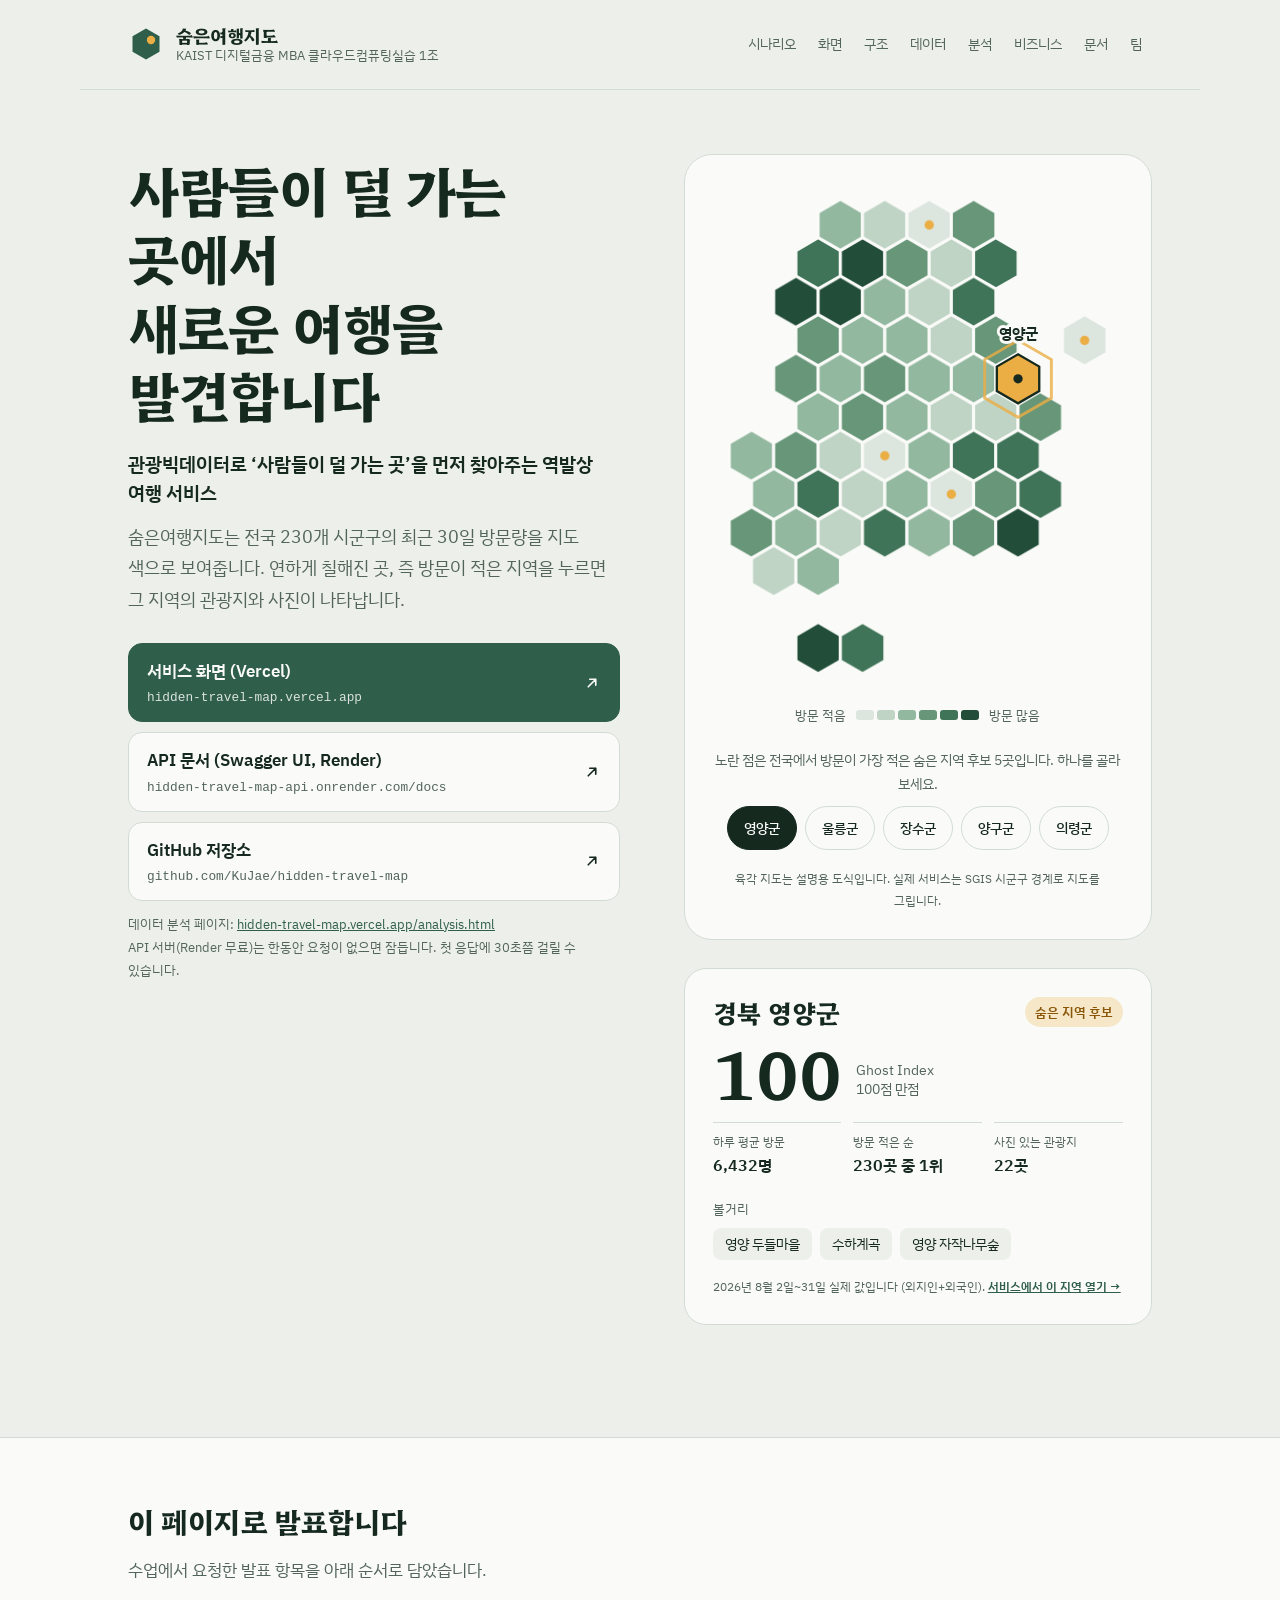
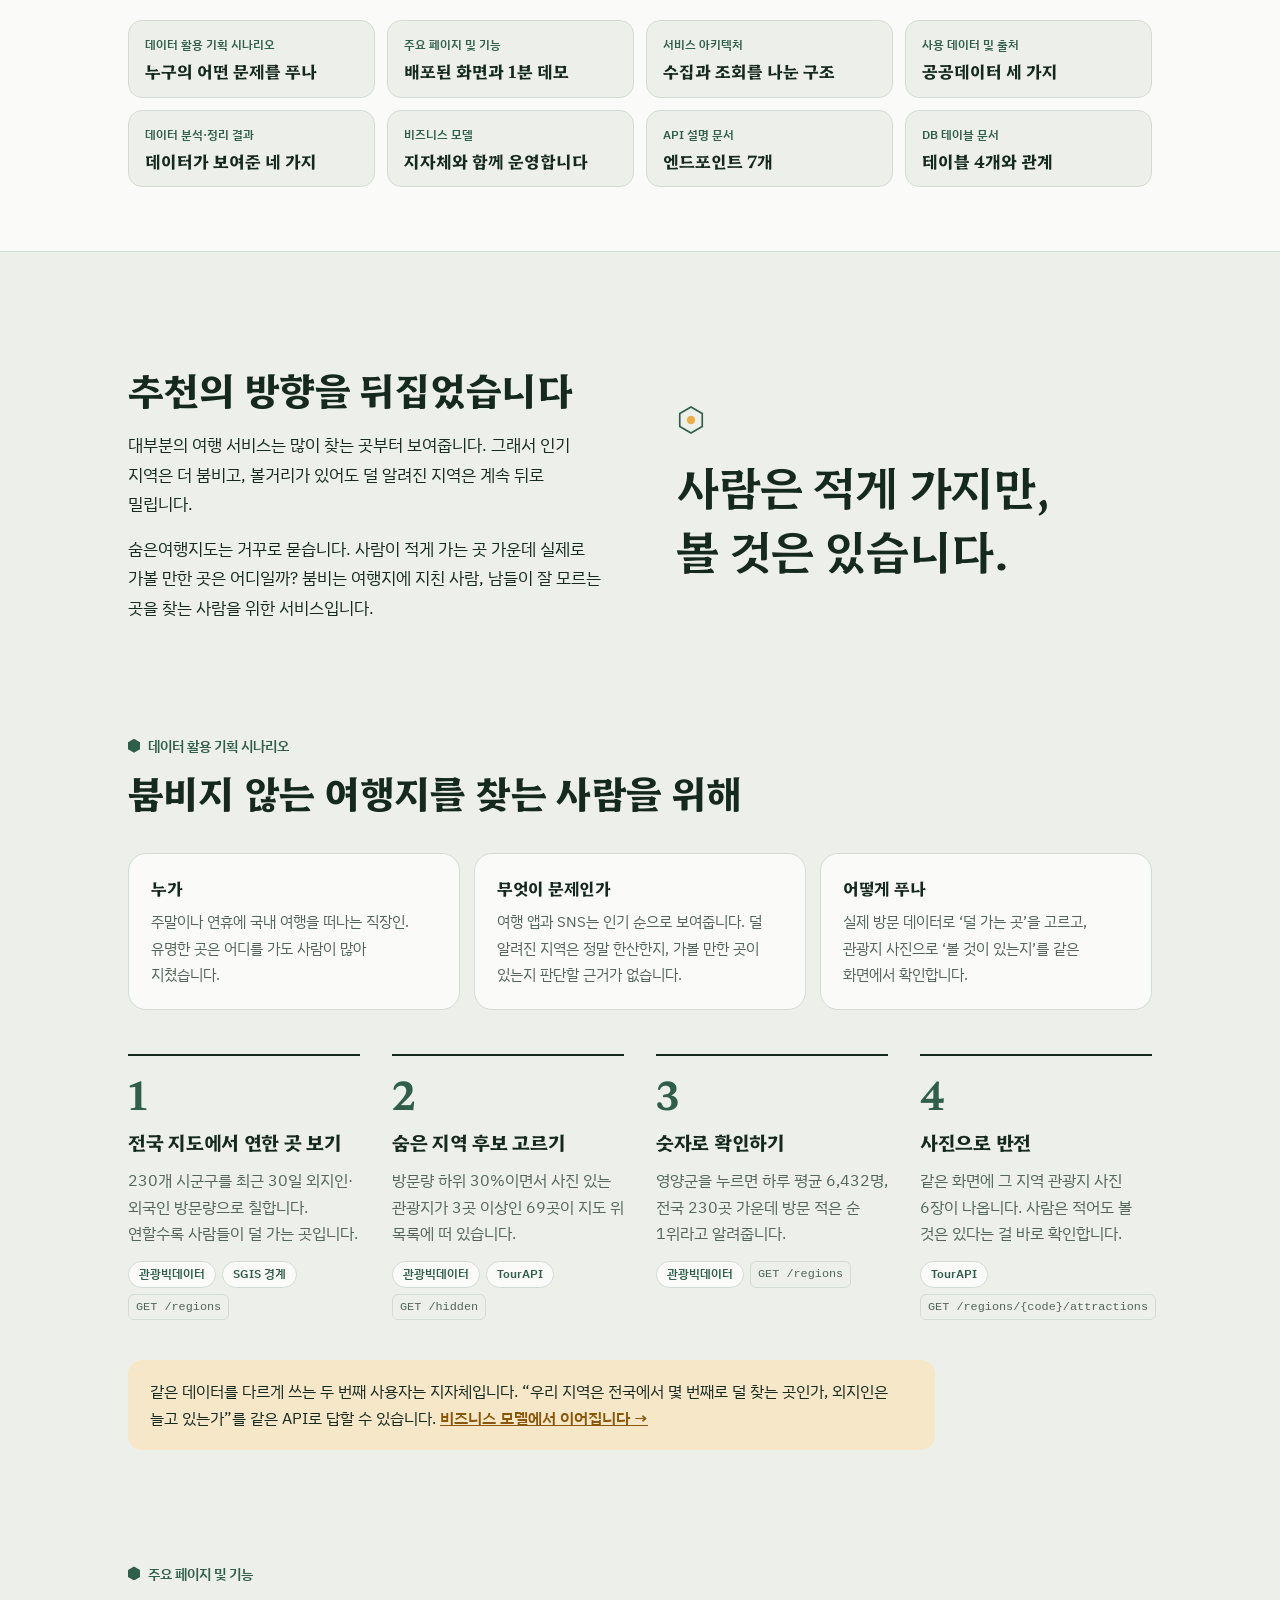
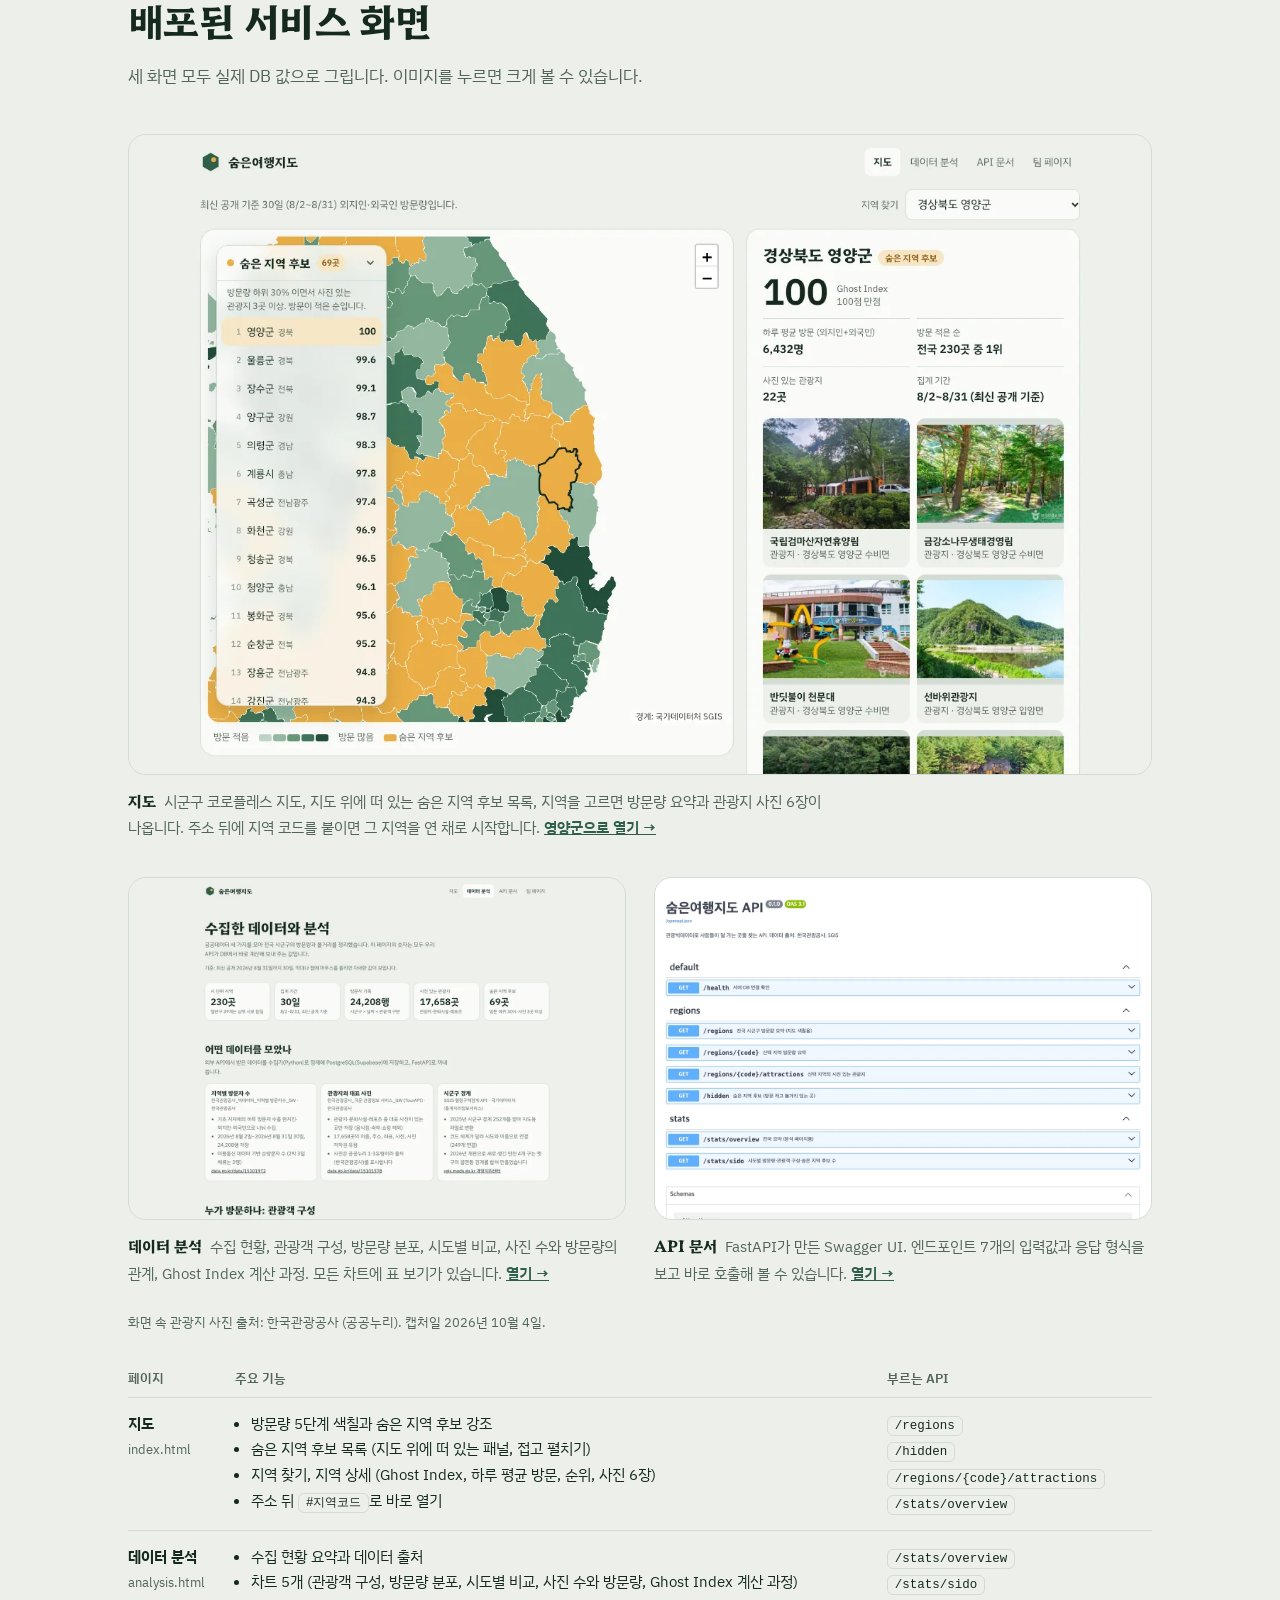
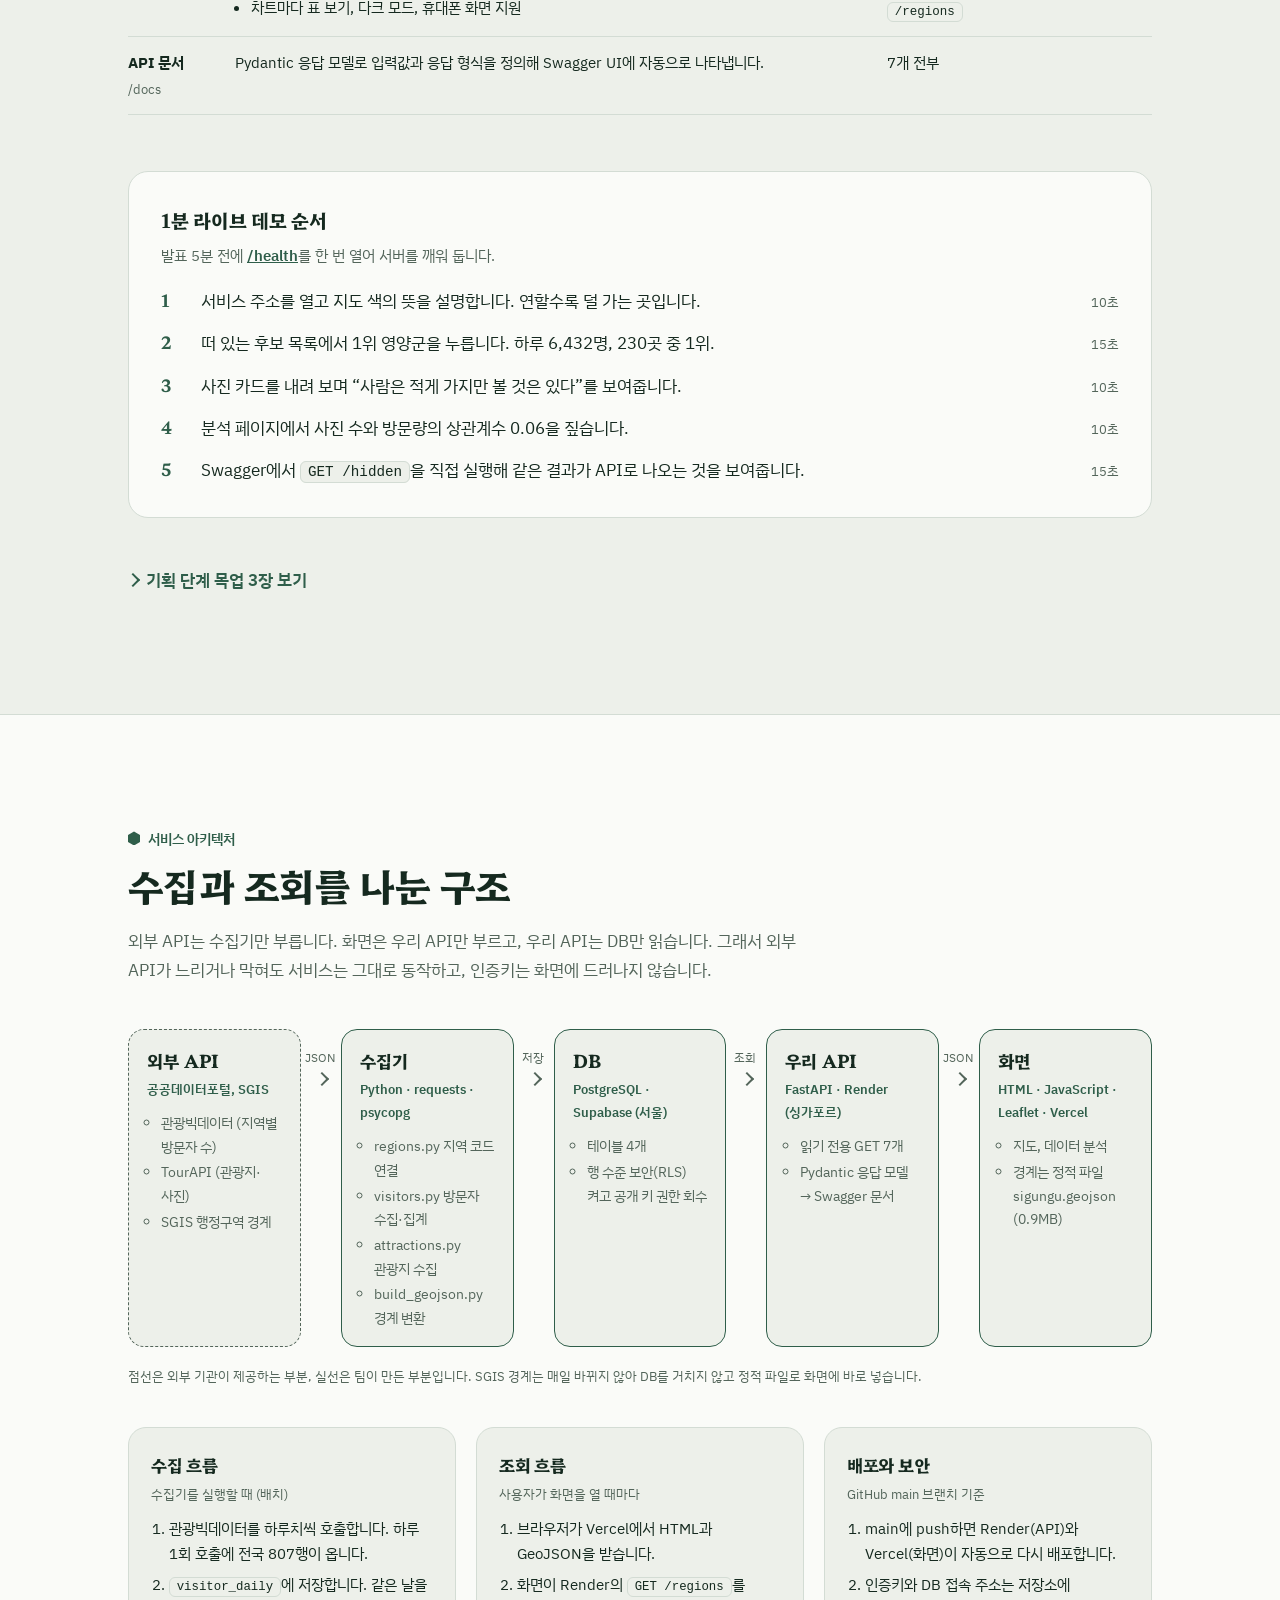
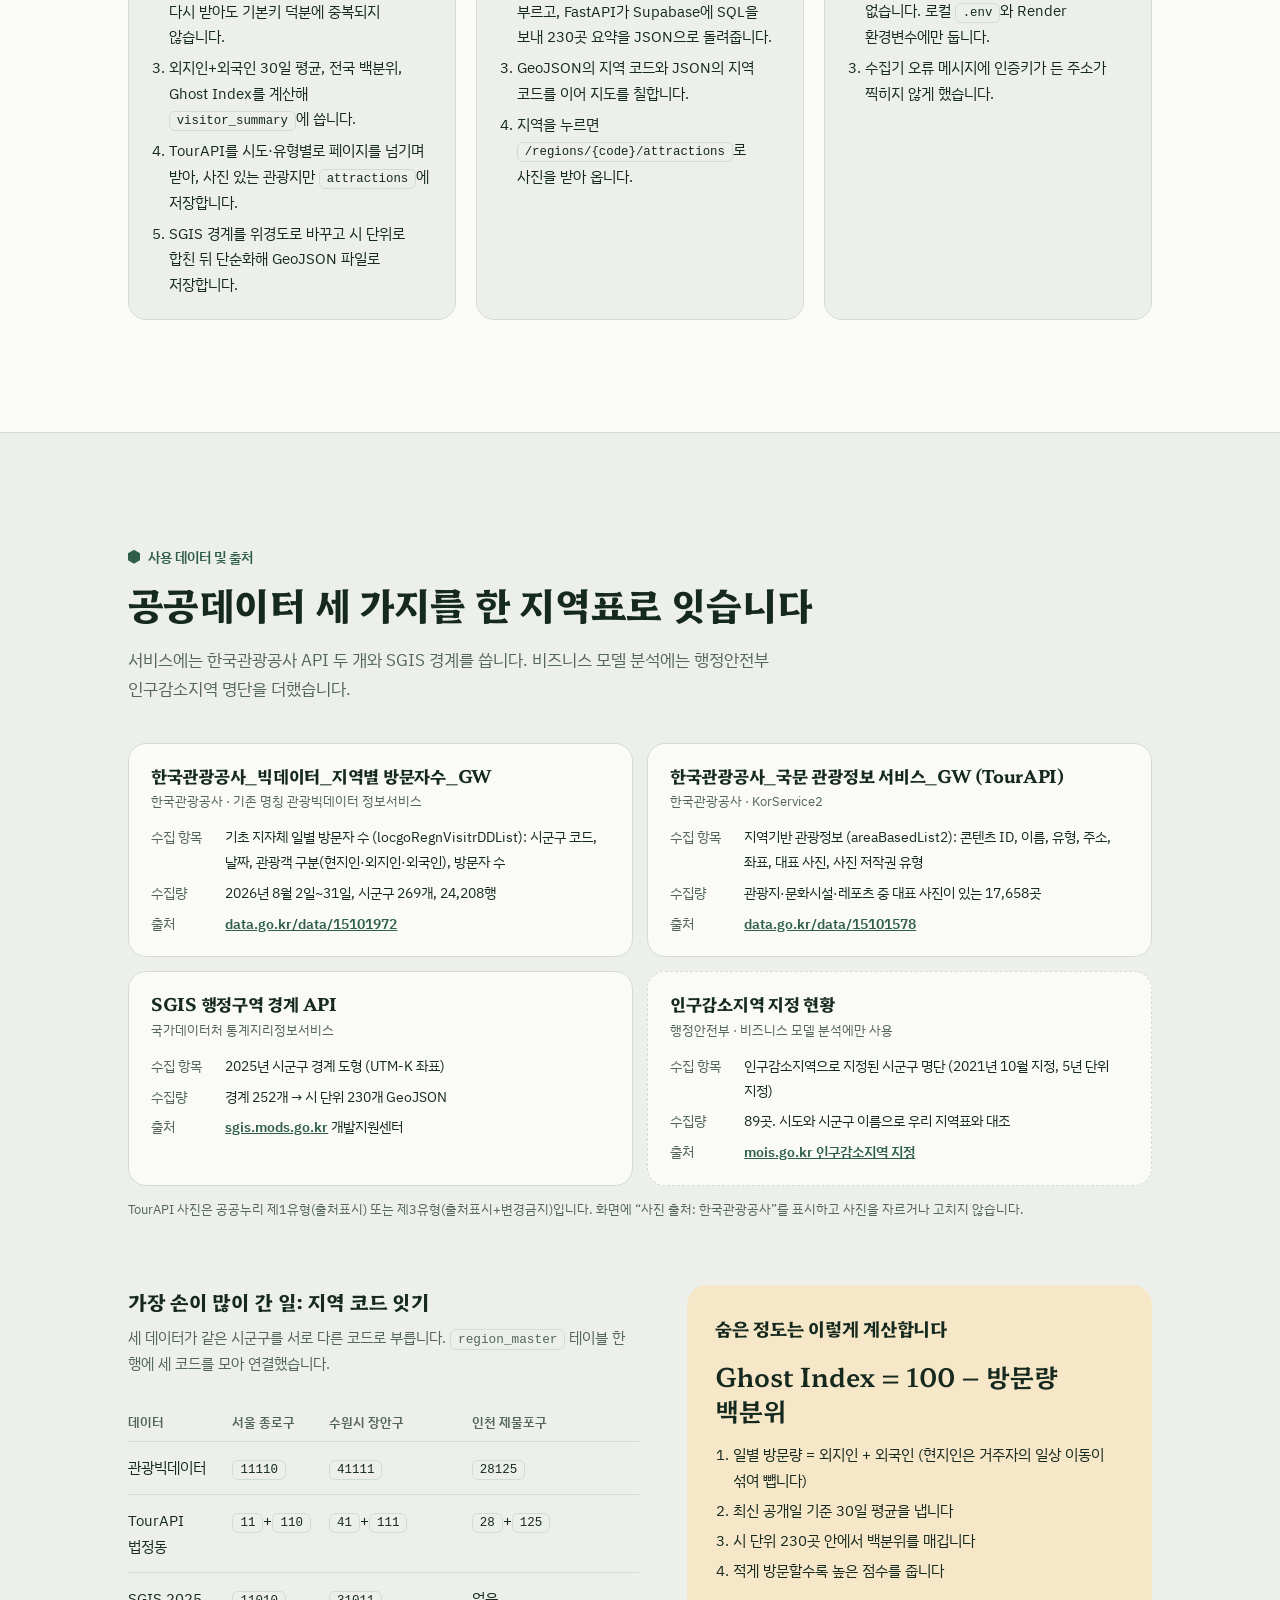
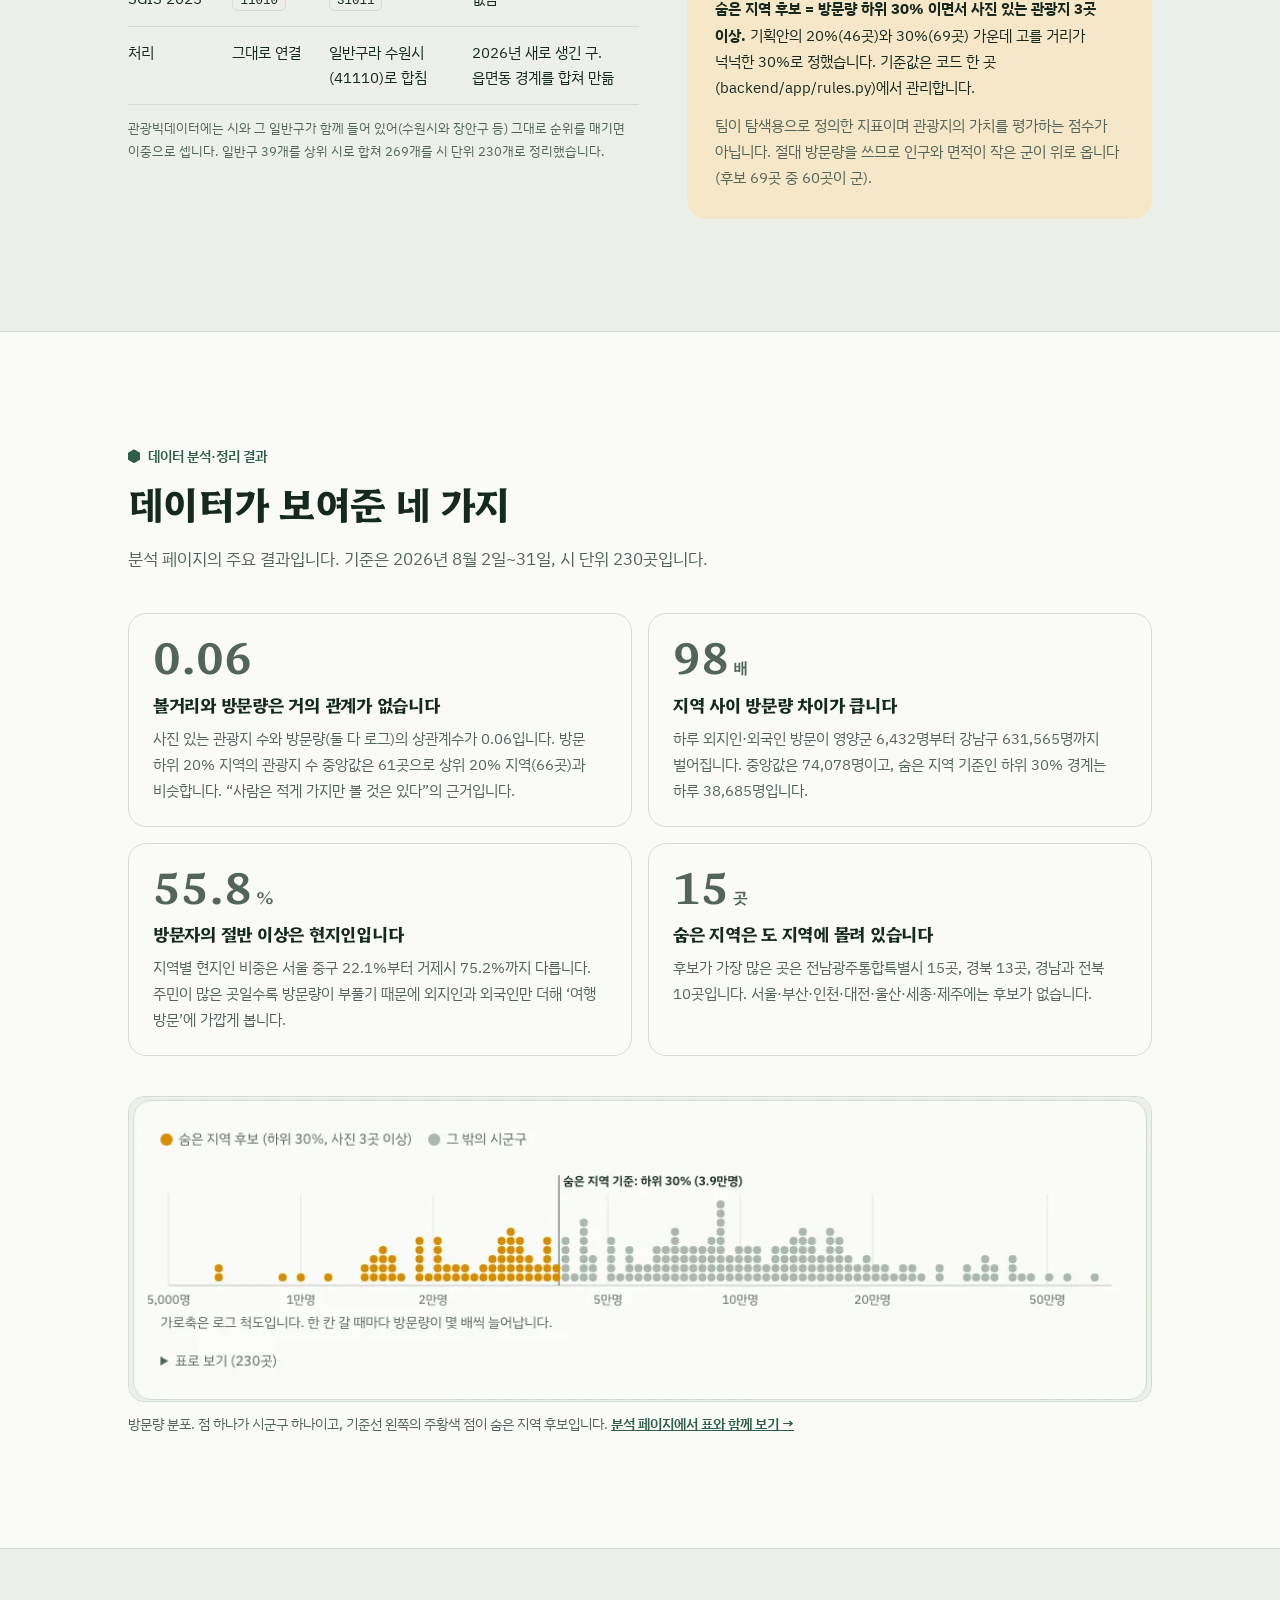
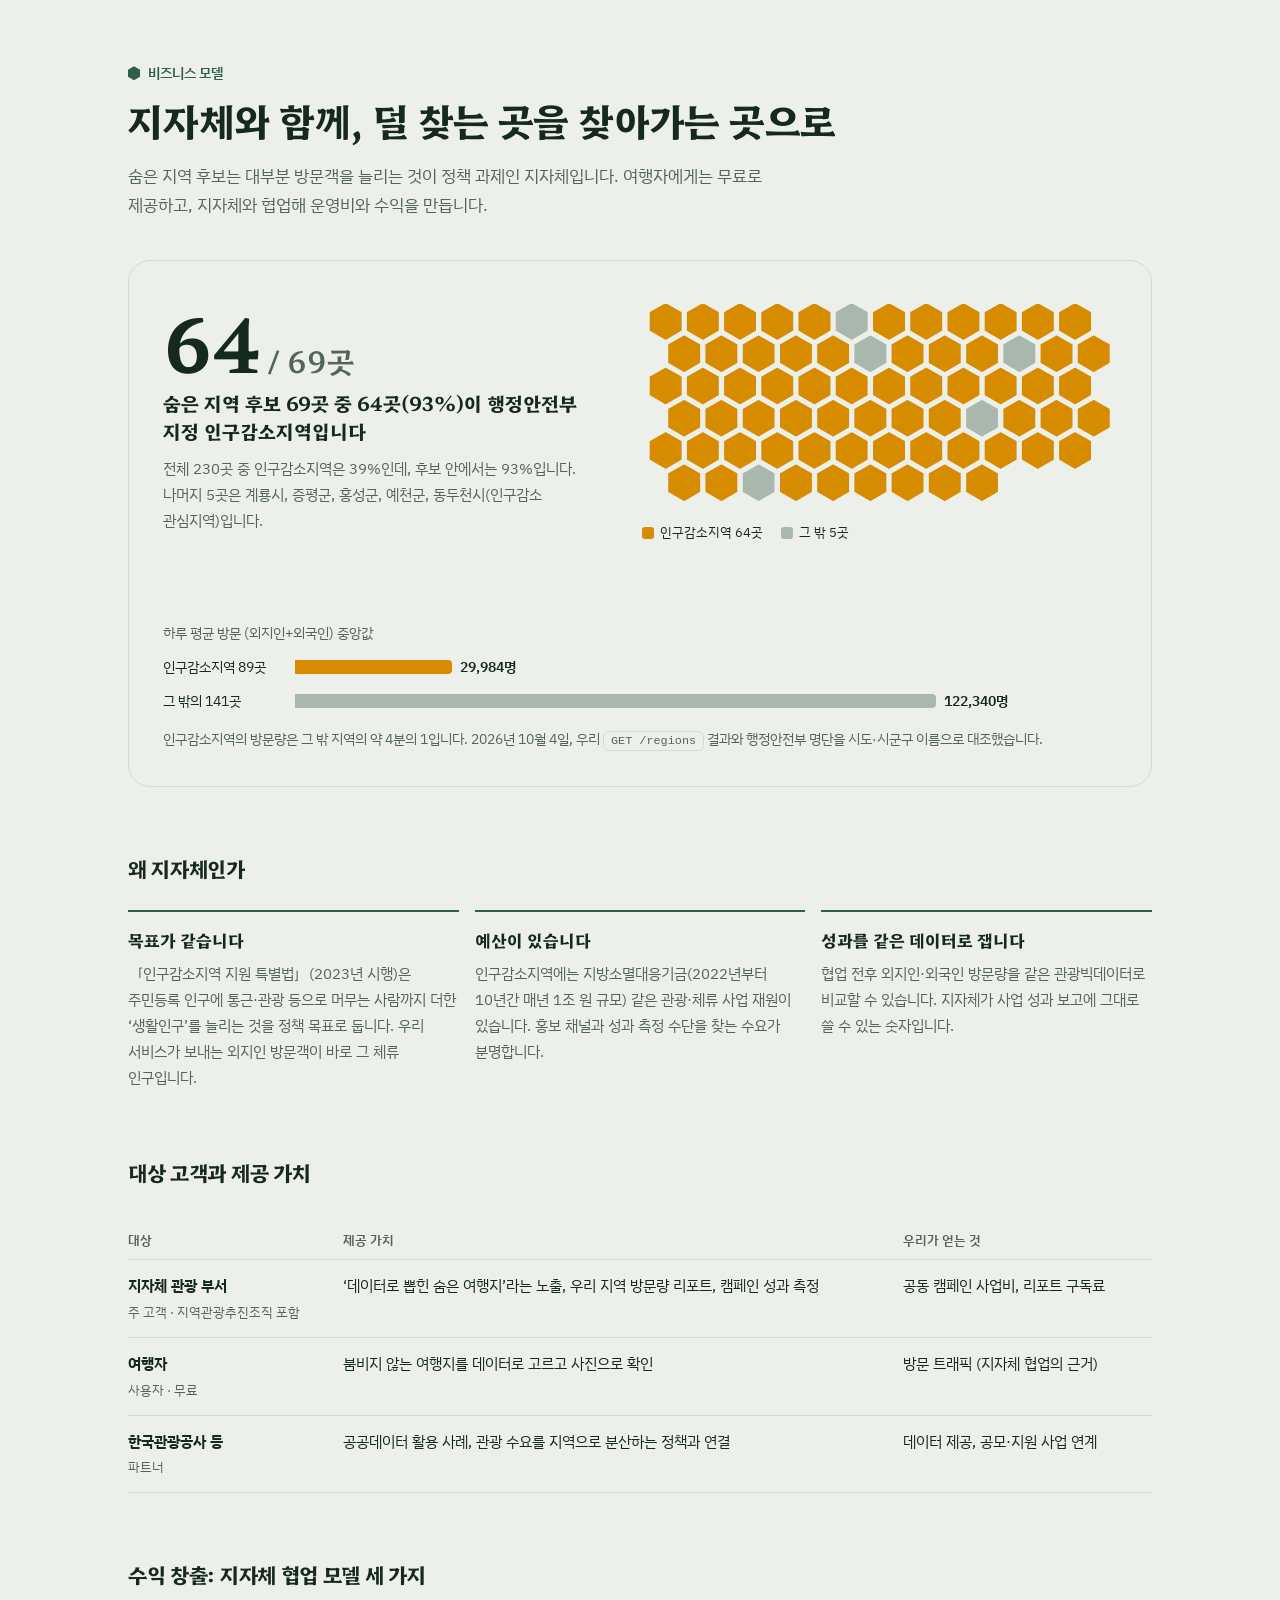
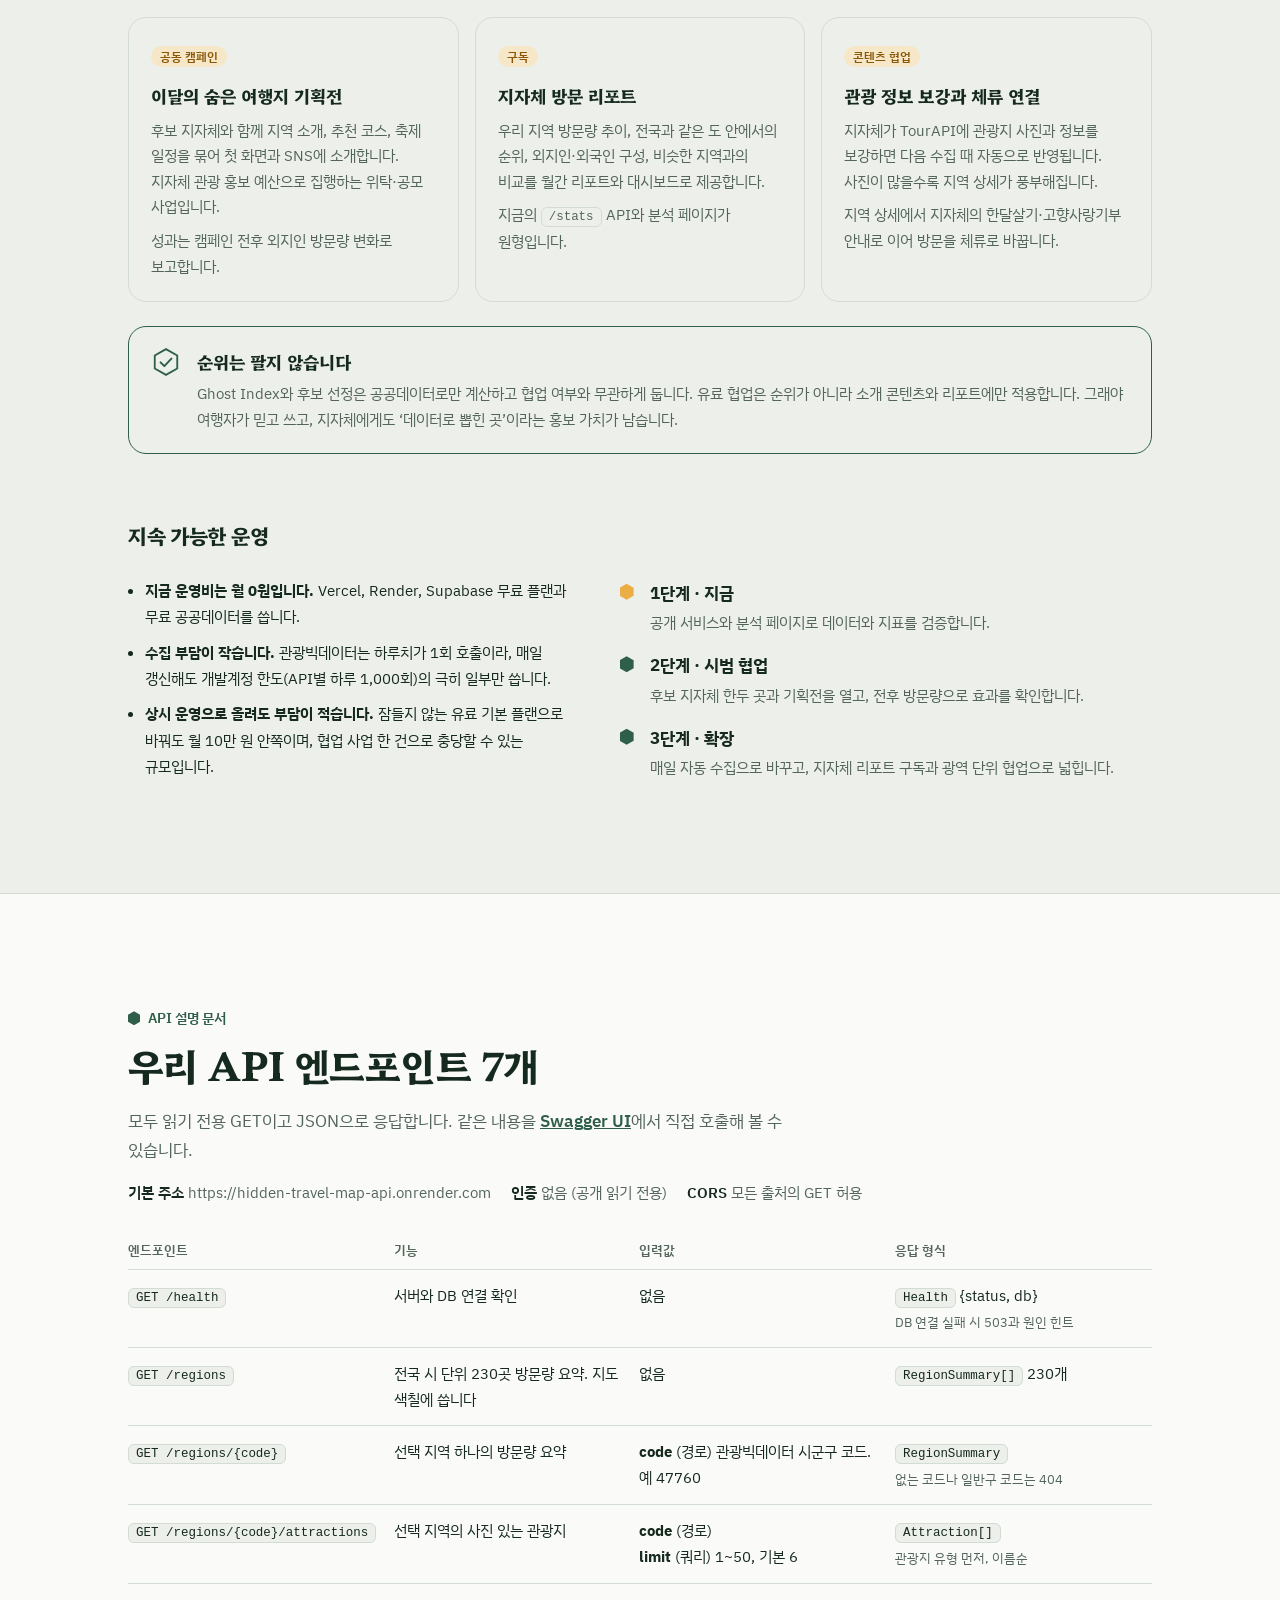
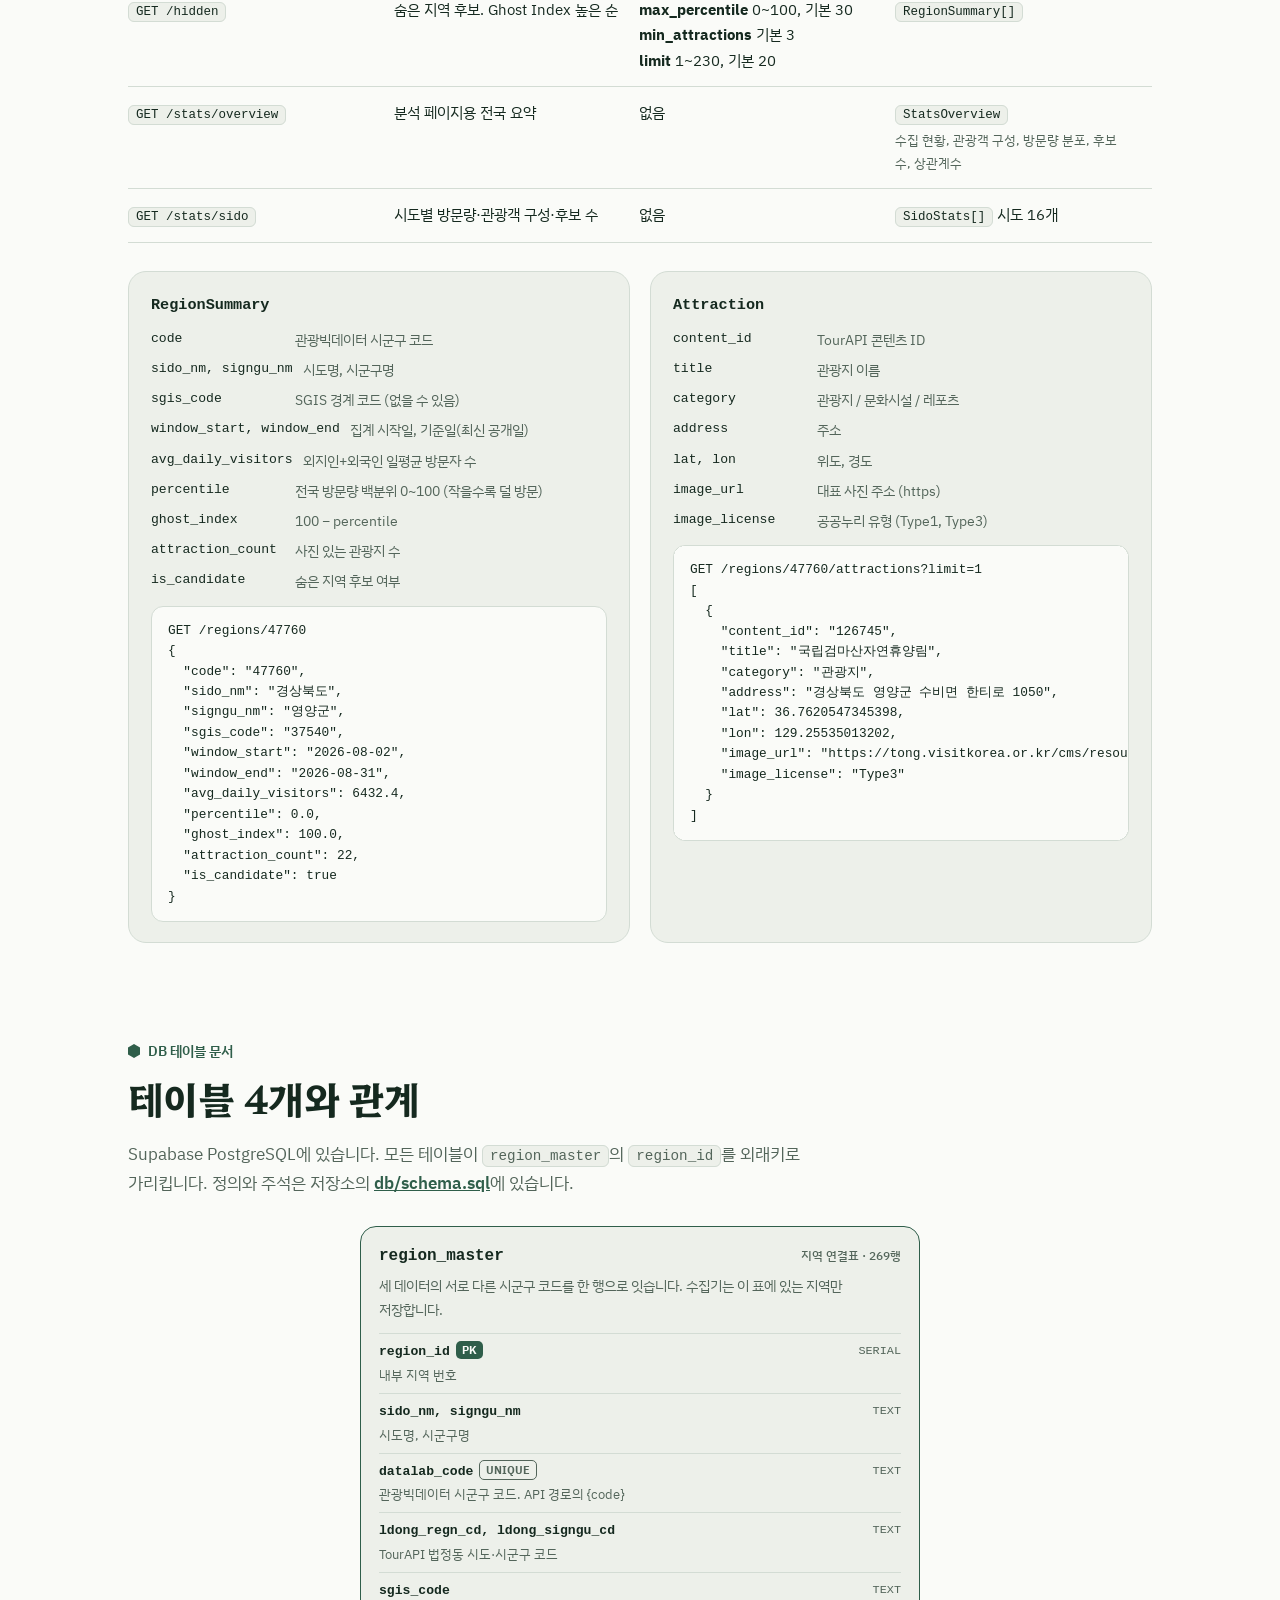
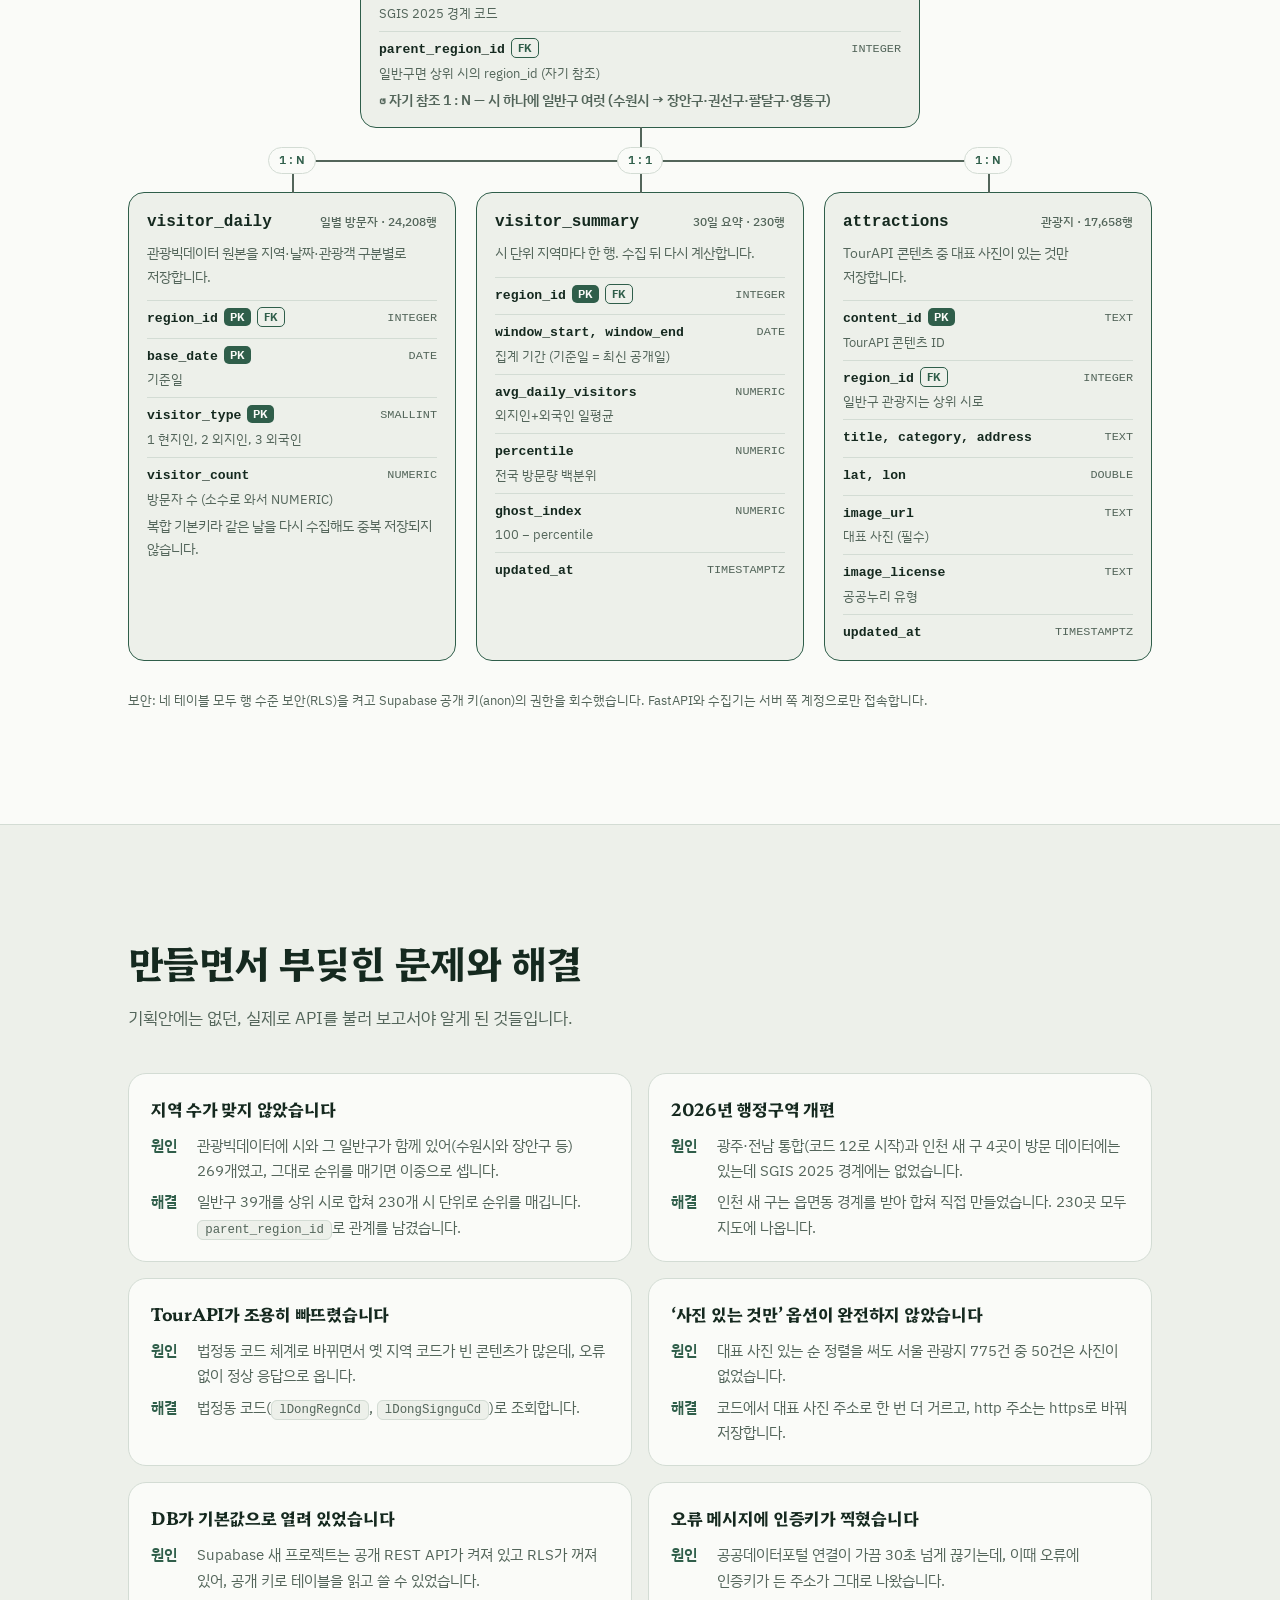
==== commit 1abac9c8: "8주차 발표용 페이지 개편" ====
--- a/docs/index.html
+++ b/docs/index.html
@@ -58,7 +58,22 @@
 .ph{background:var(--lantern-tint);color:var(--lantern-ink);padding:0 .3em;border-radius:4px}
 
 /* top bar */
-.top{display:flex;align-items:center;justify-content:space-between;gap:24px;padding-block:22px}
+.top{
+  display:flex;
+  align-items:center;
+  justify-content:space-between;
+  gap:24px;
+  padding-block:22px;
+
+  position:sticky;
+  top:0;
+  z-index:1000;
+
+  background:var(--bg);
+  border-bottom:1px solid var(--line);
+  box-shadow:0 0 0 100vmax var(--bg);
+  clip-path:inset(0 -100vmax -1px);
+}
 .brand{display:flex;align-items:center;gap:12px;text-decoration:none}
 .brand-mark{width:36px;height:36px;flex:none}
 .brand-name{display:block;font-family:var(--serif);font-weight:700;font-size:1.15rem;line-height:1.25}
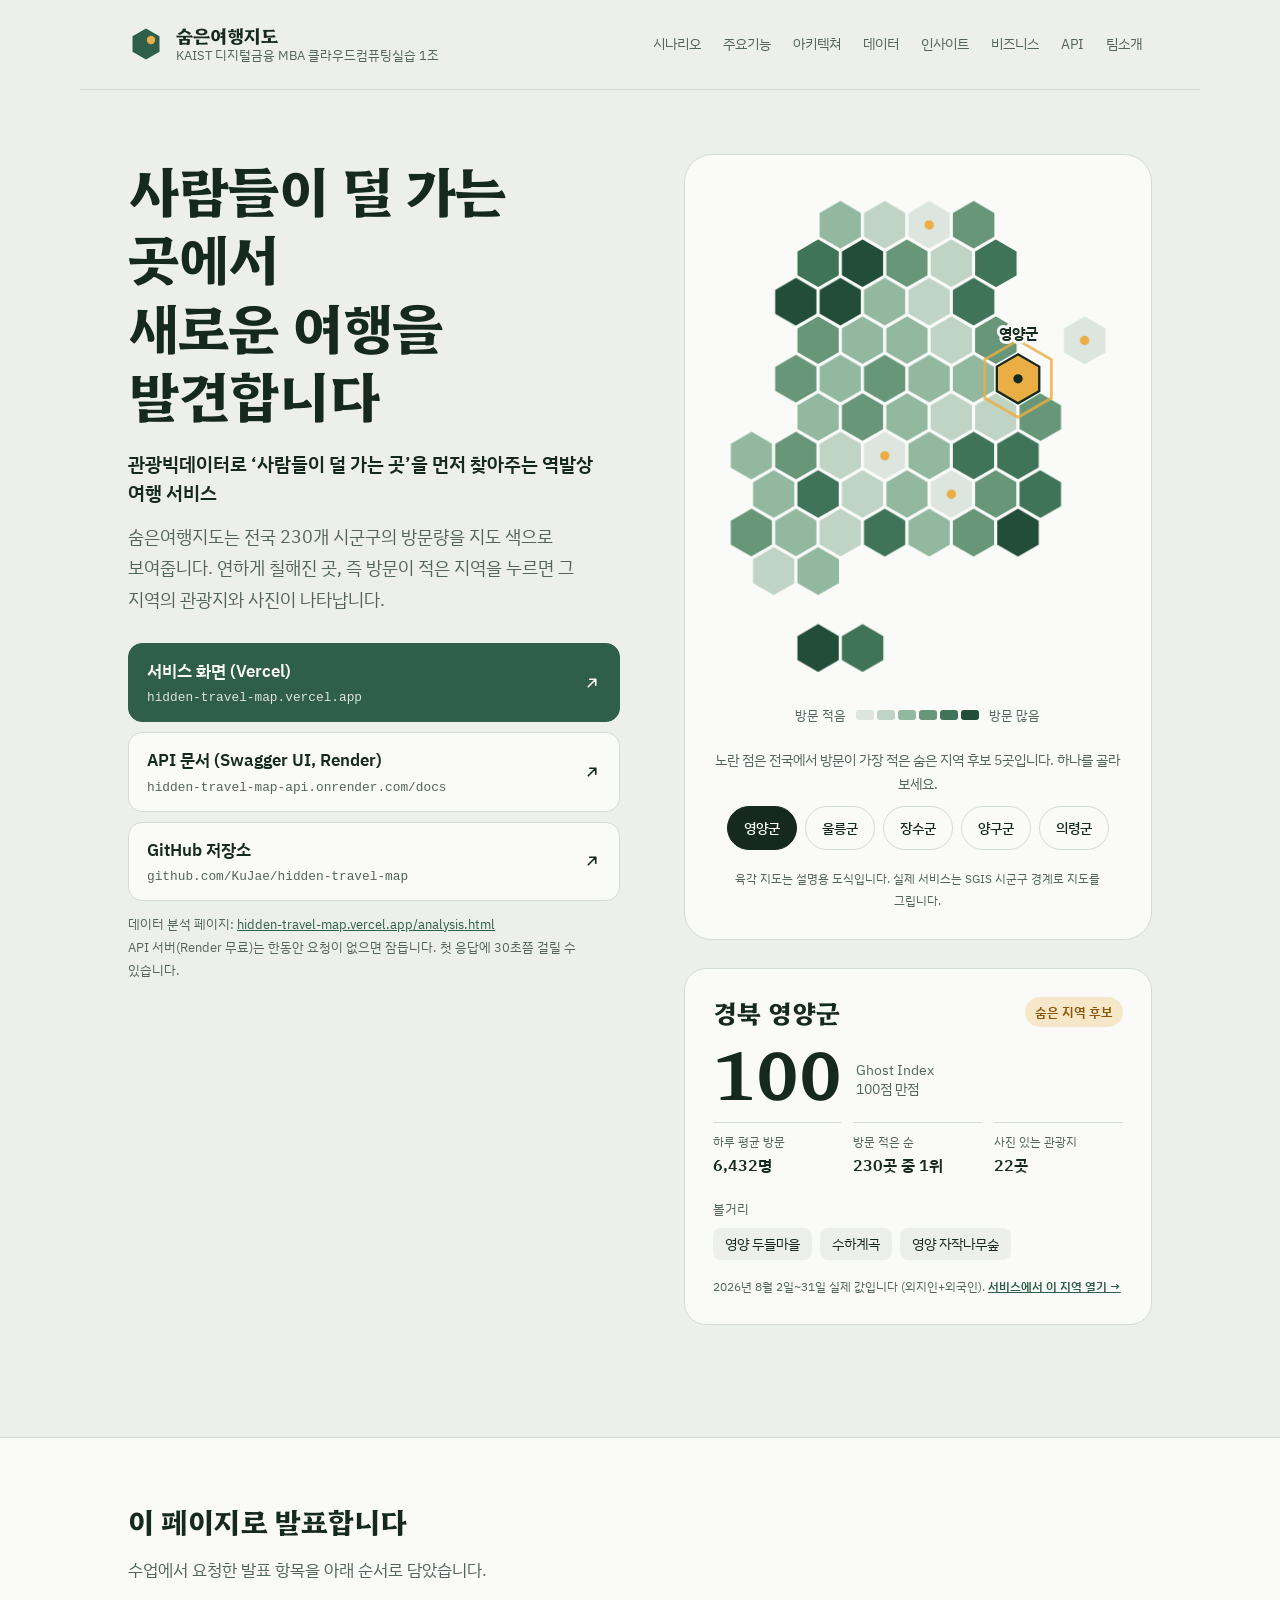
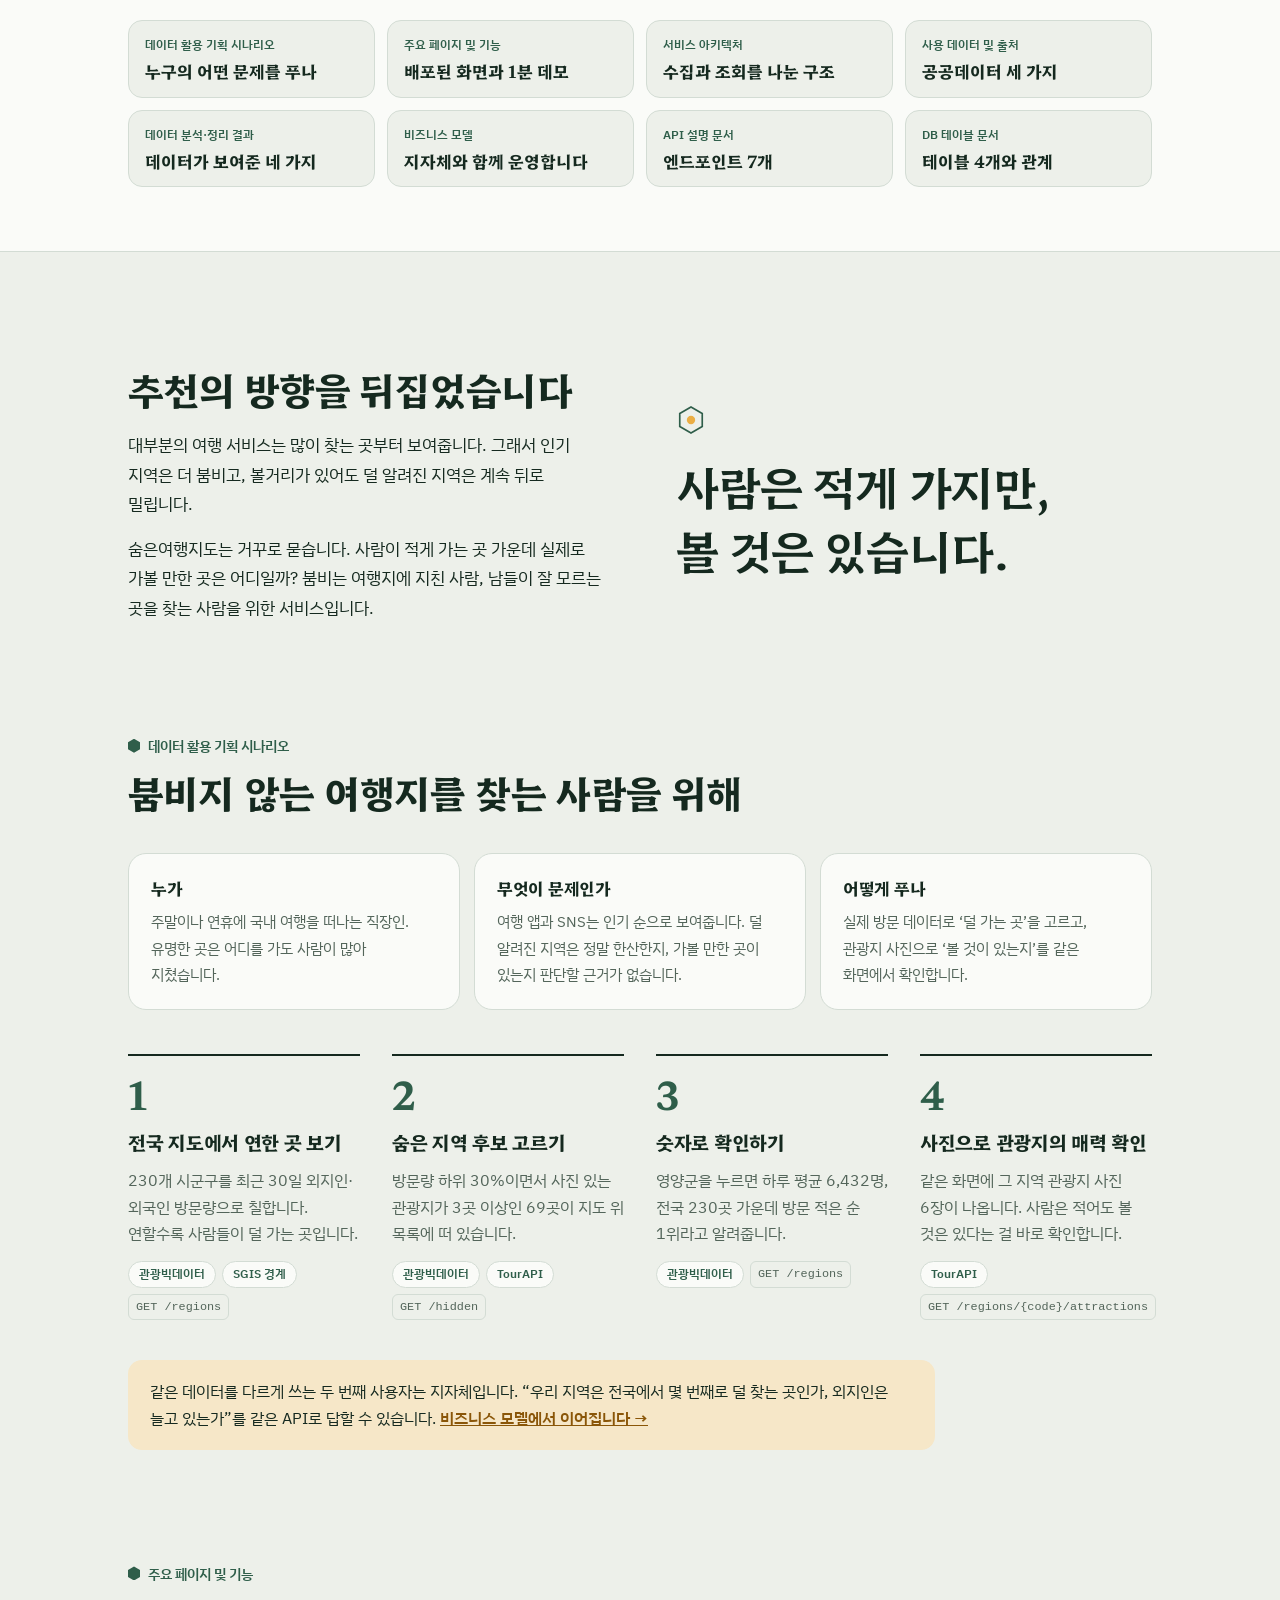
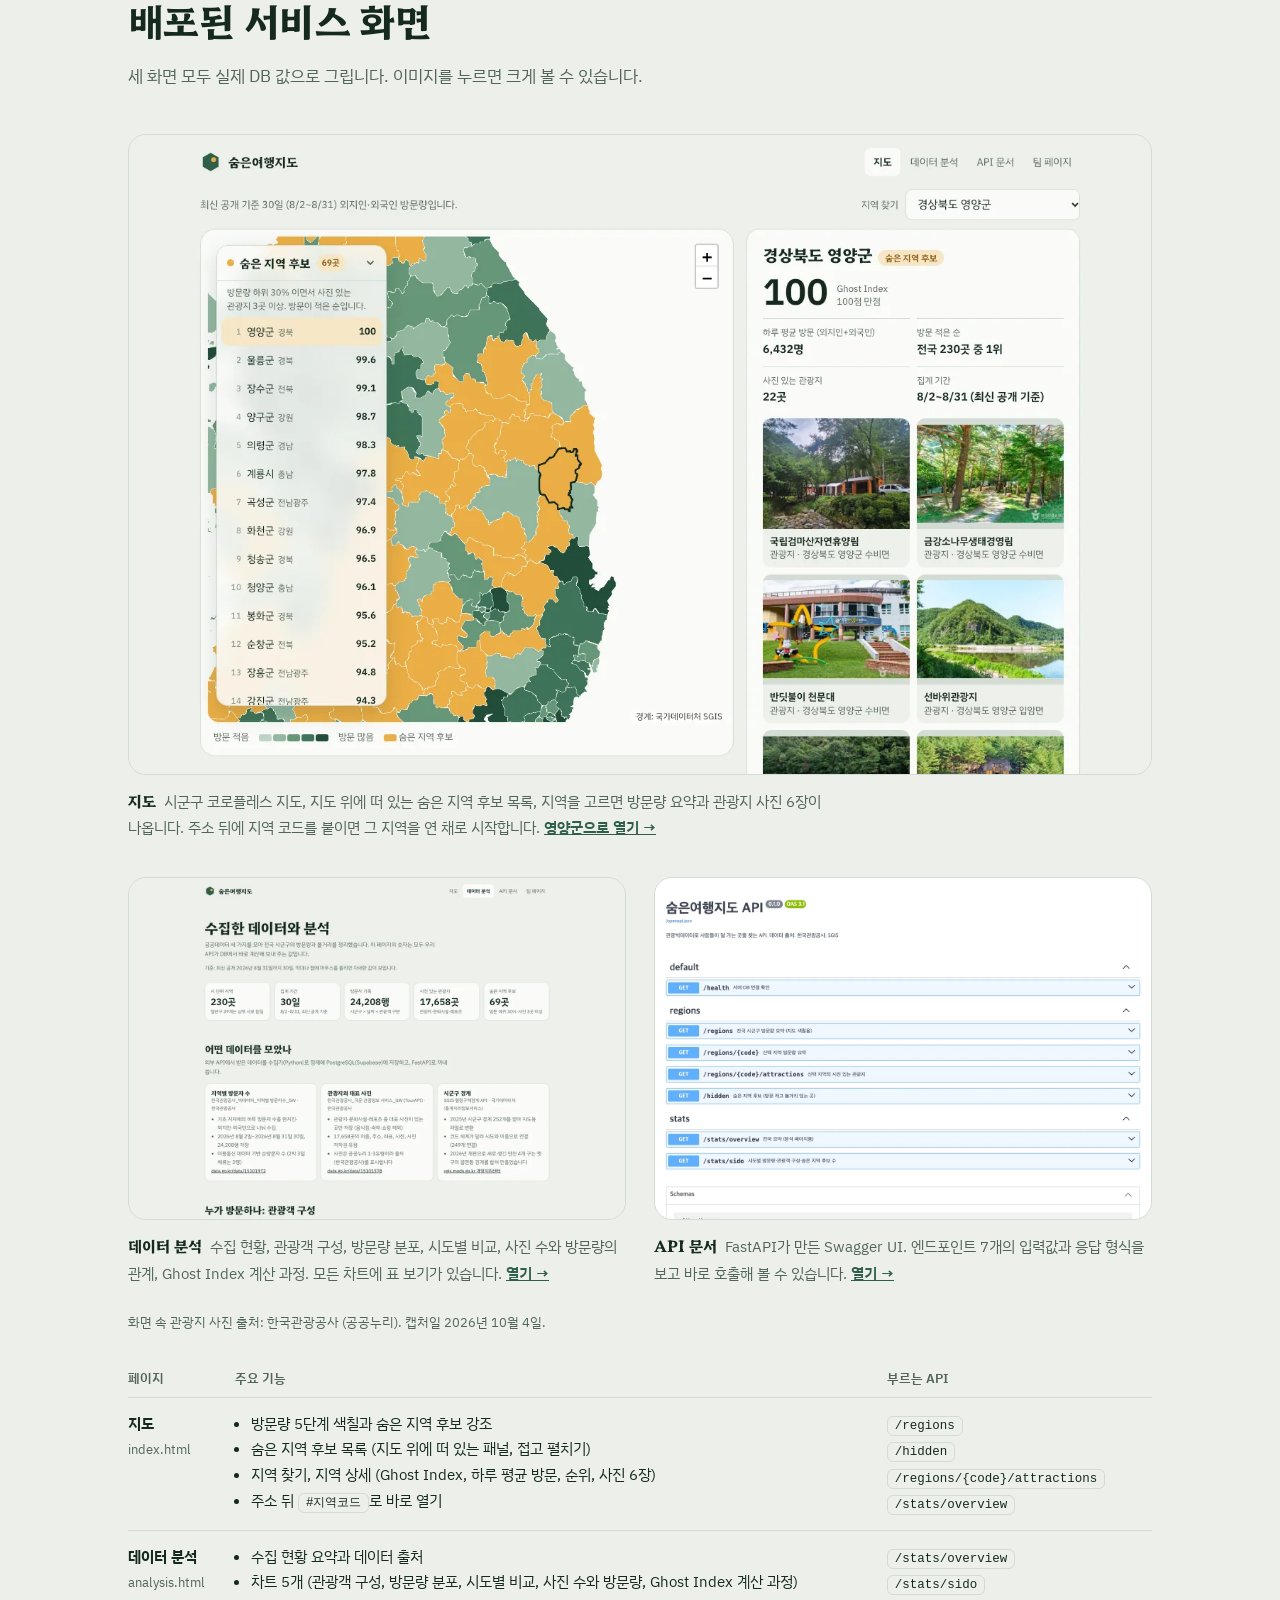
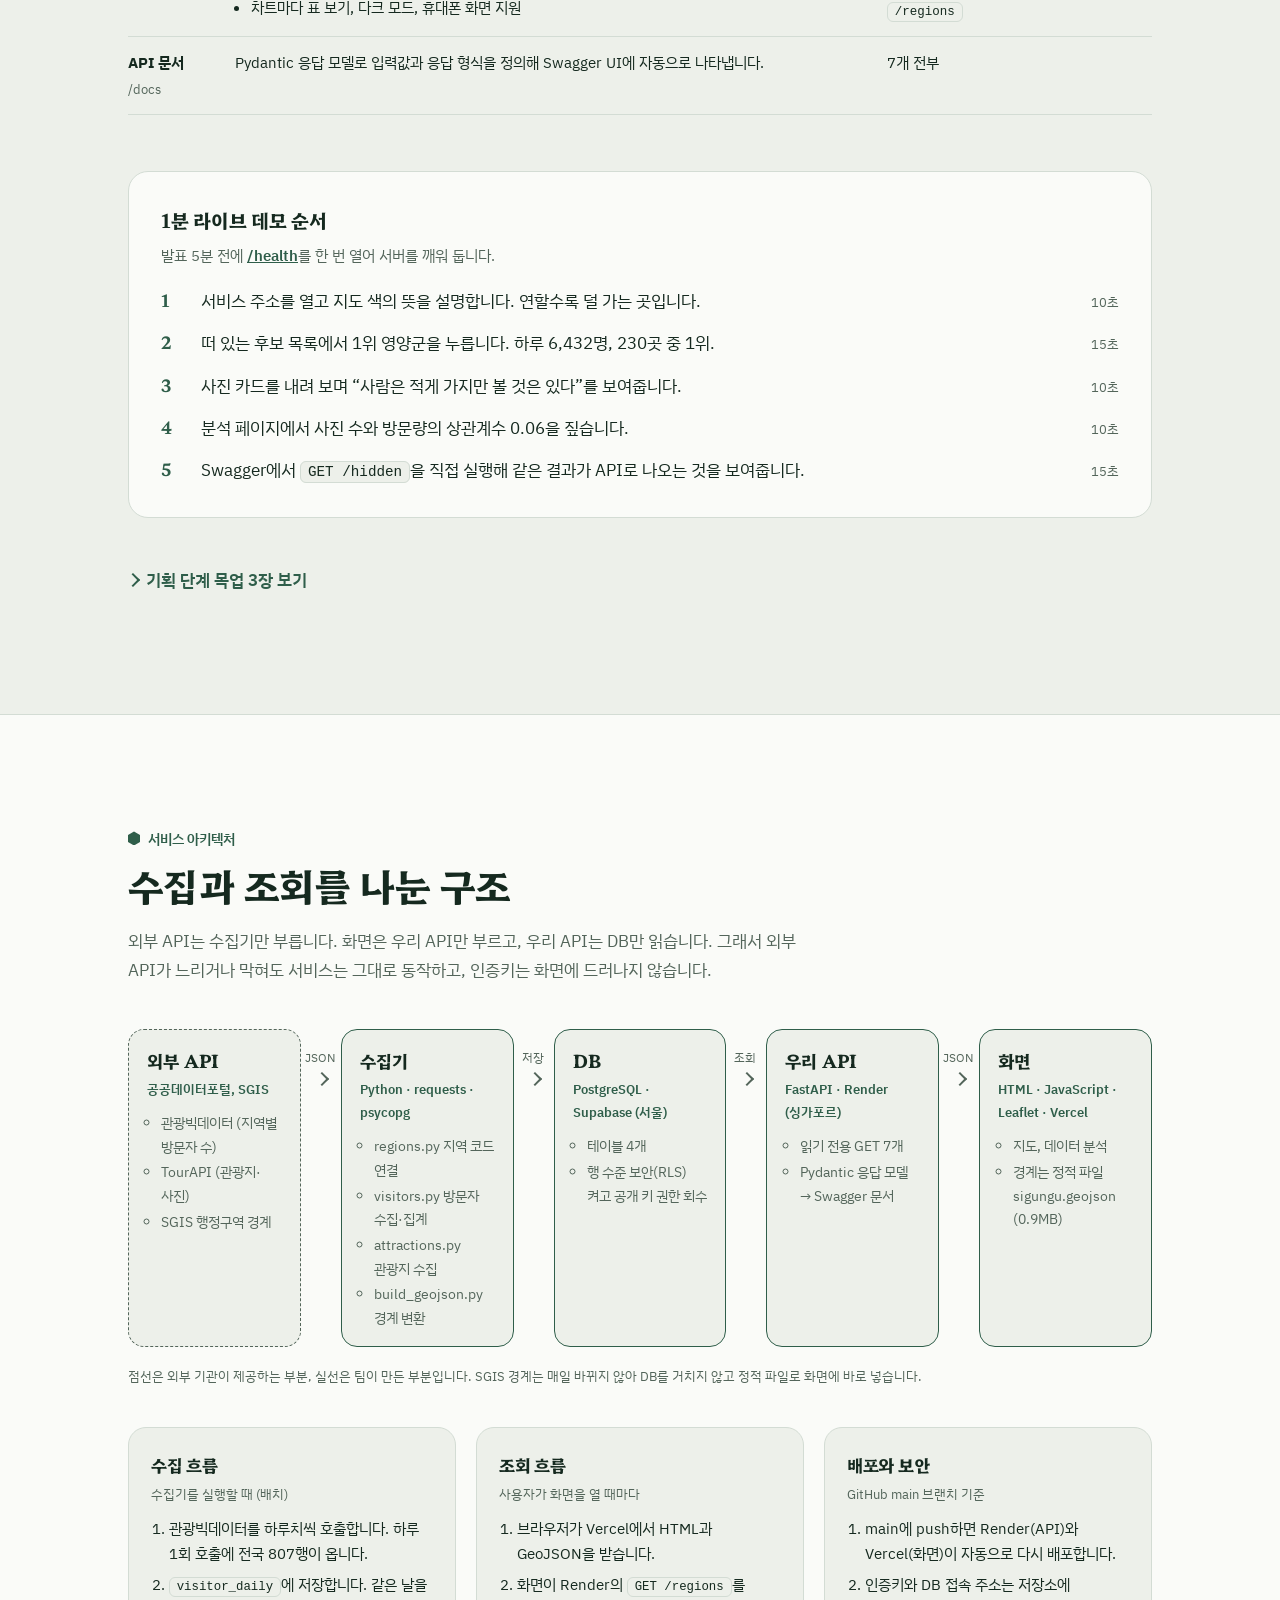
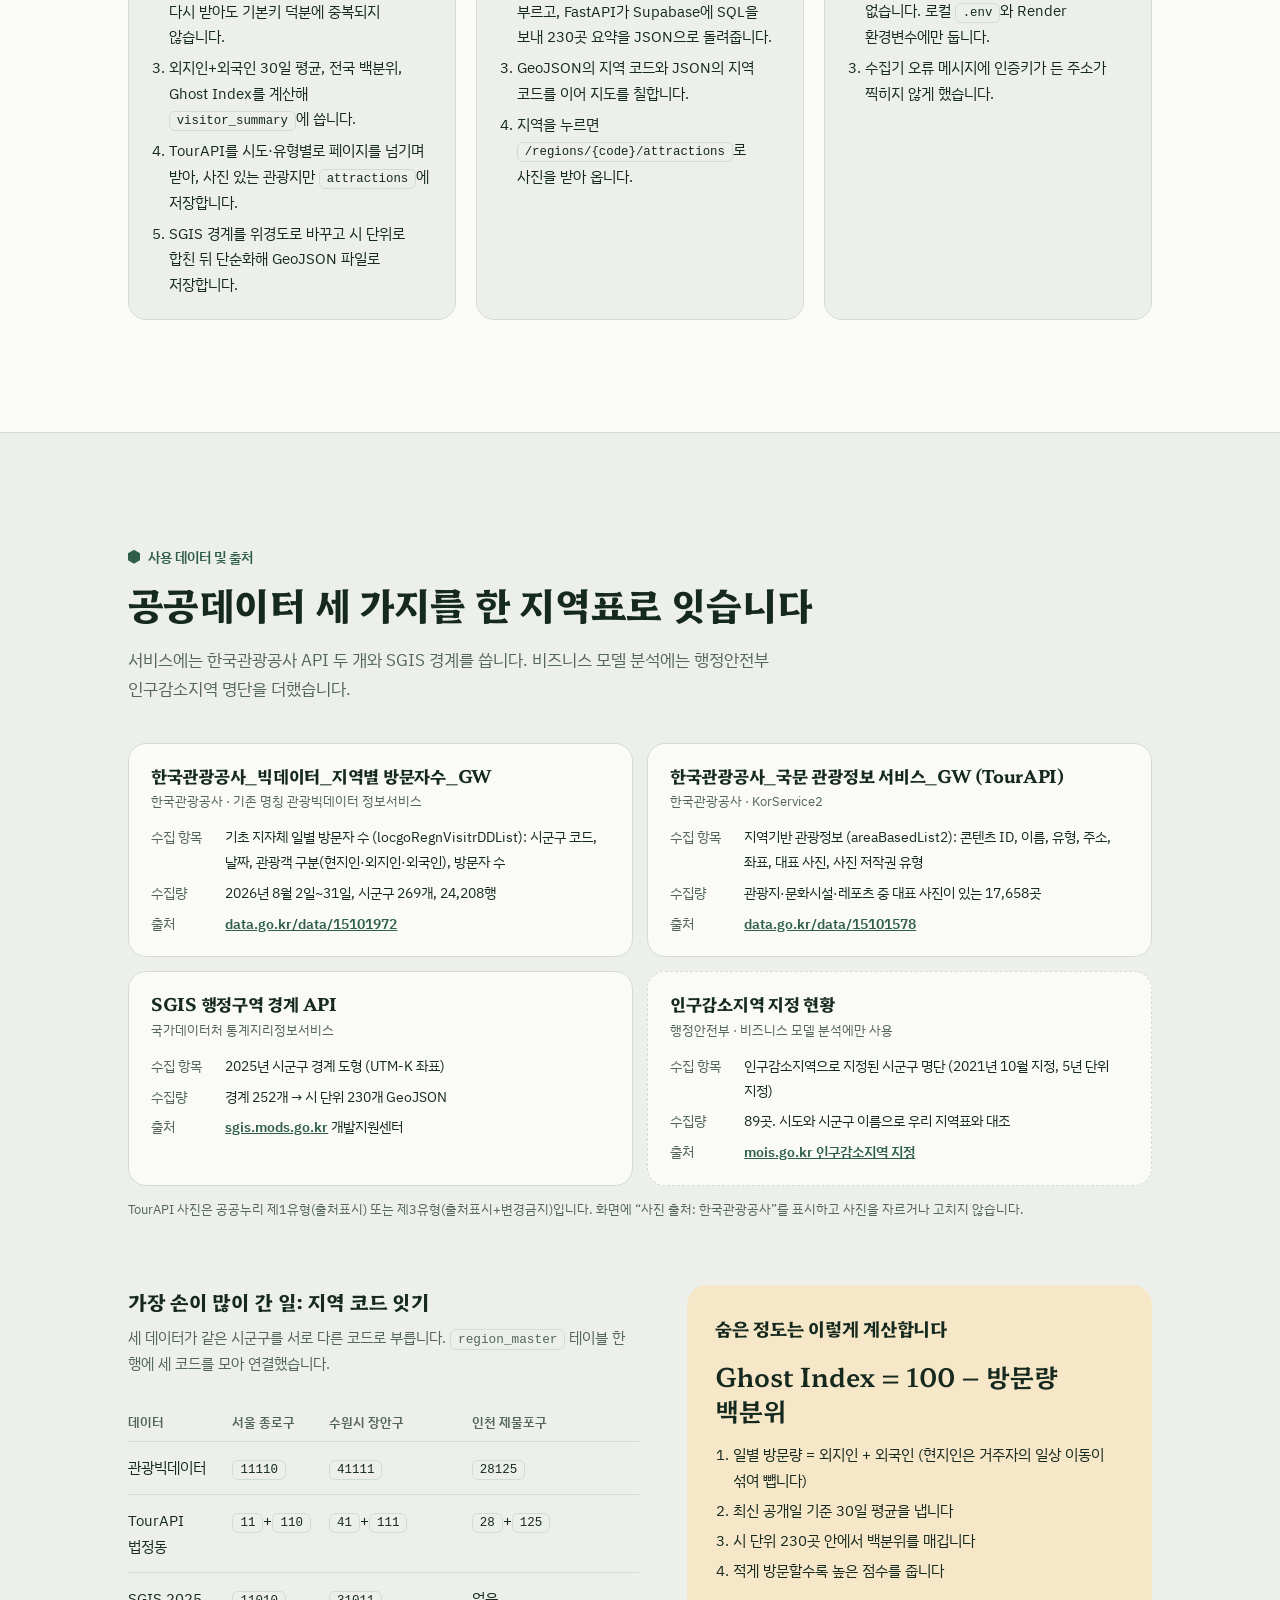
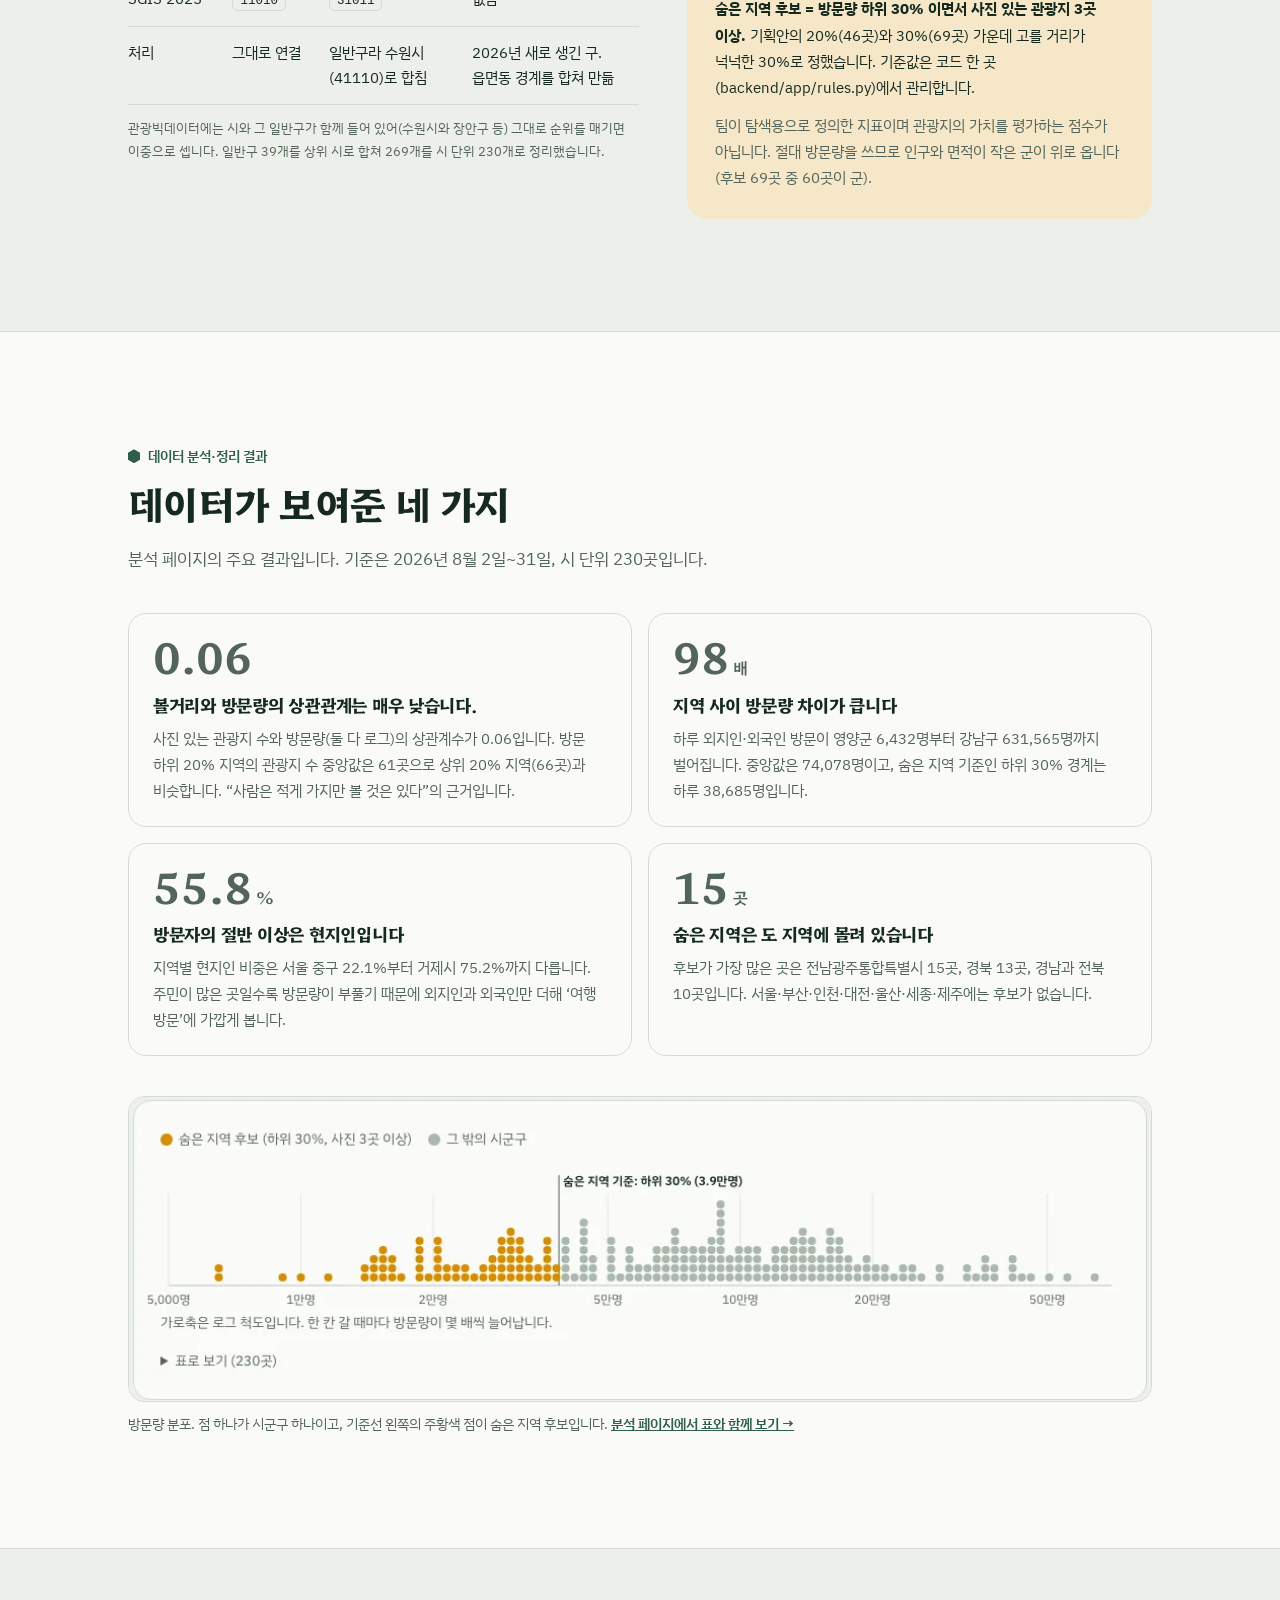
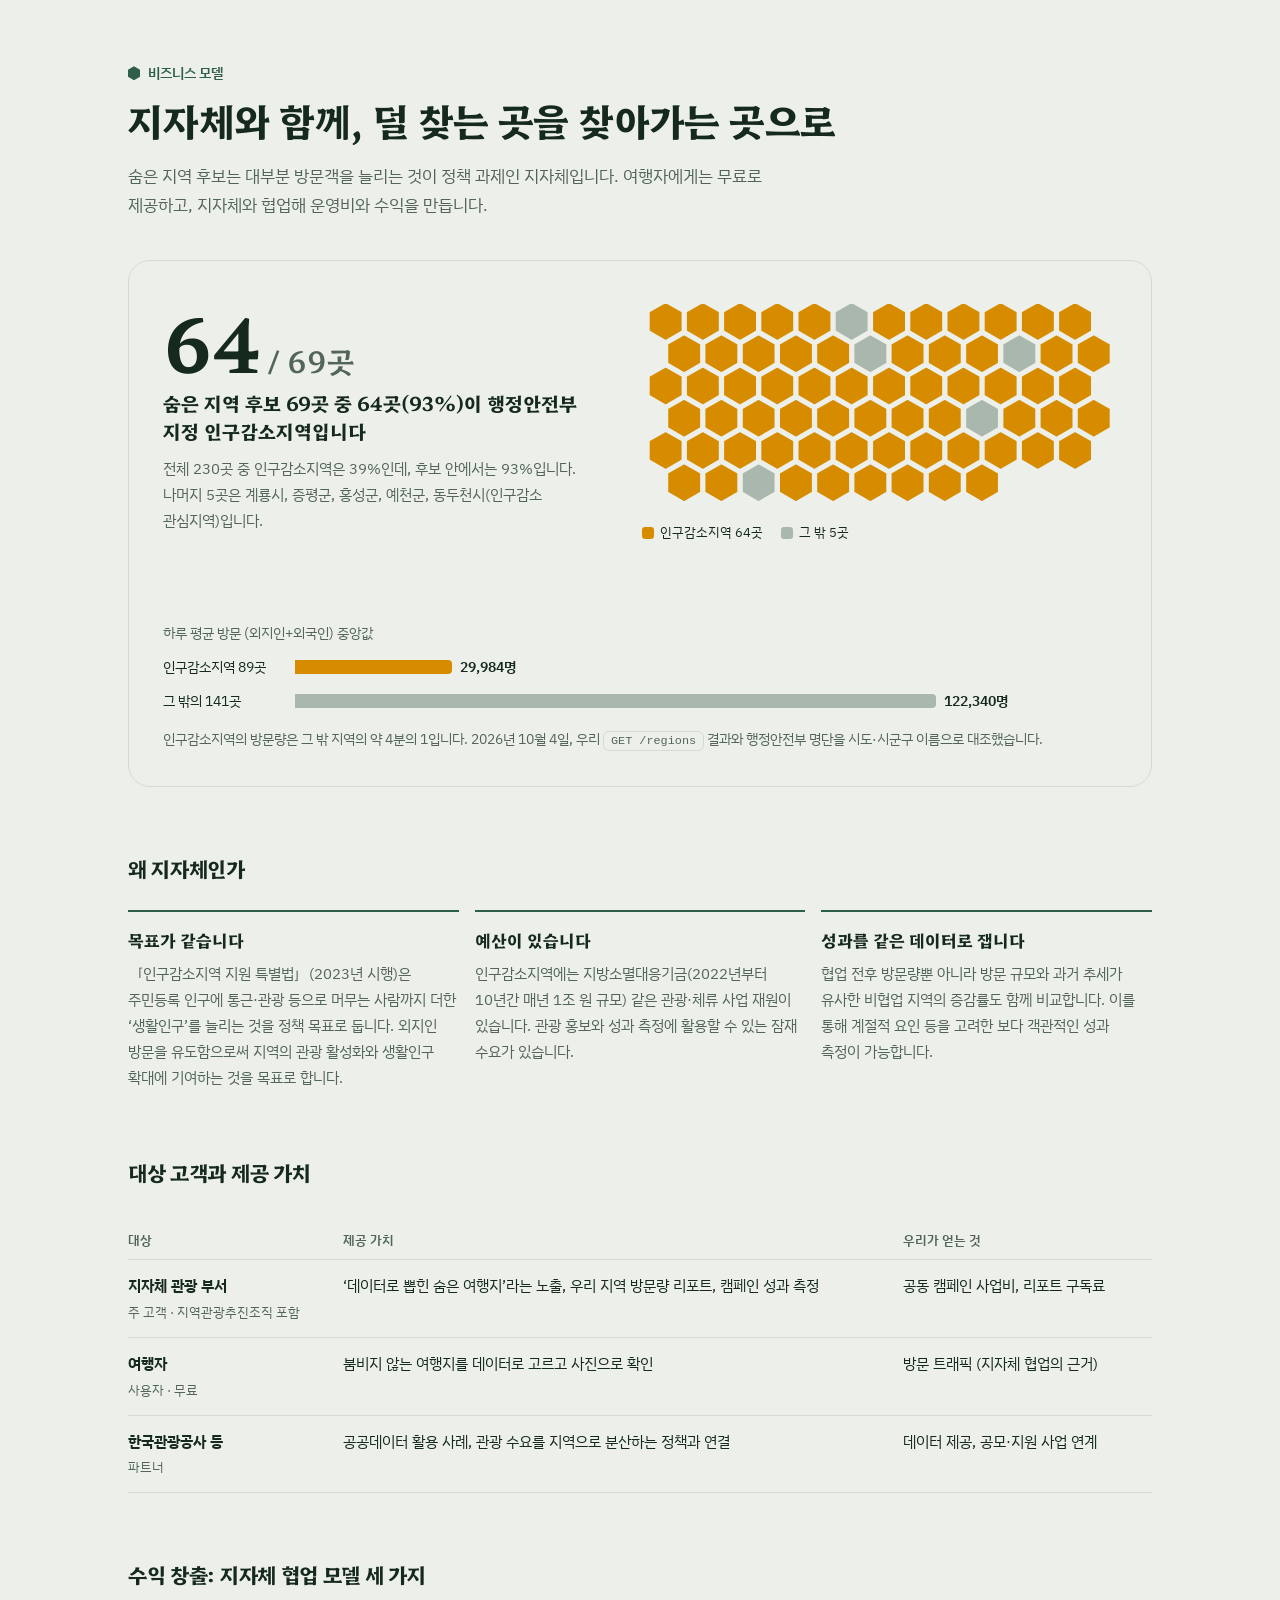
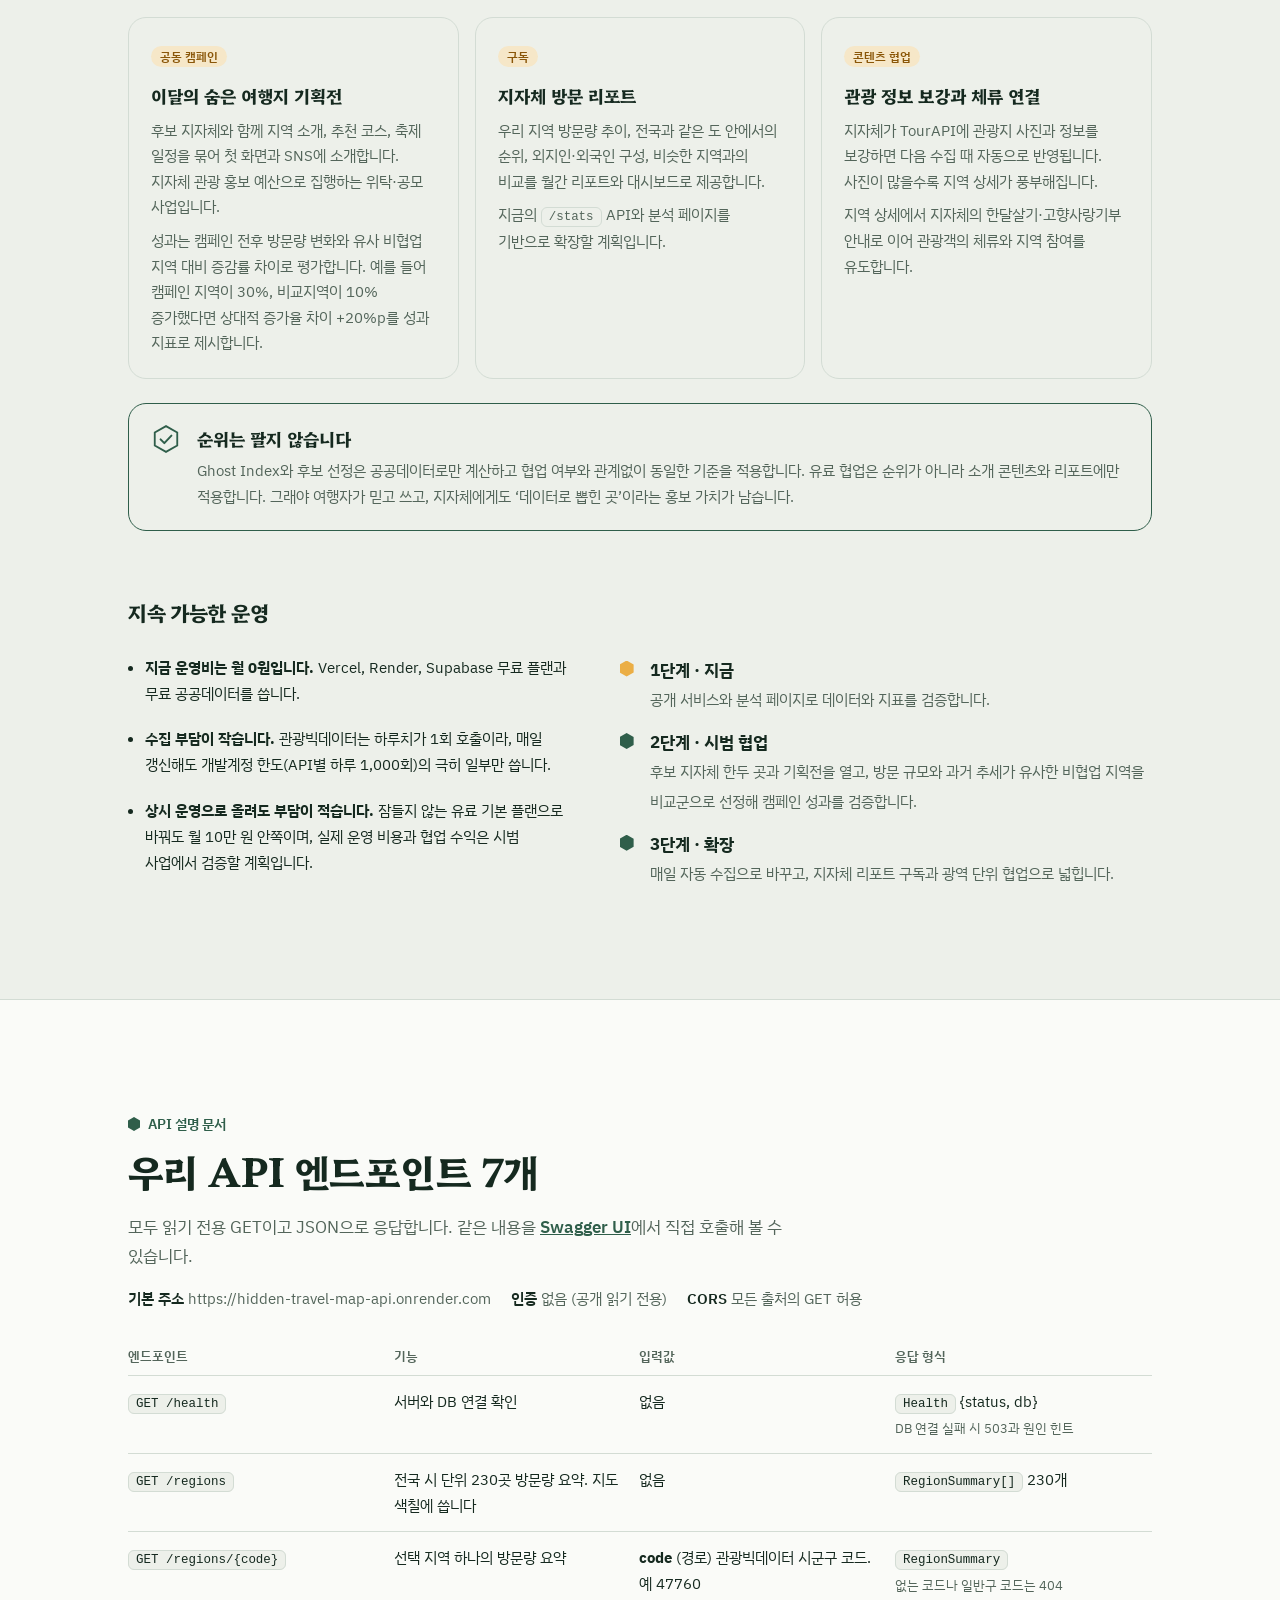
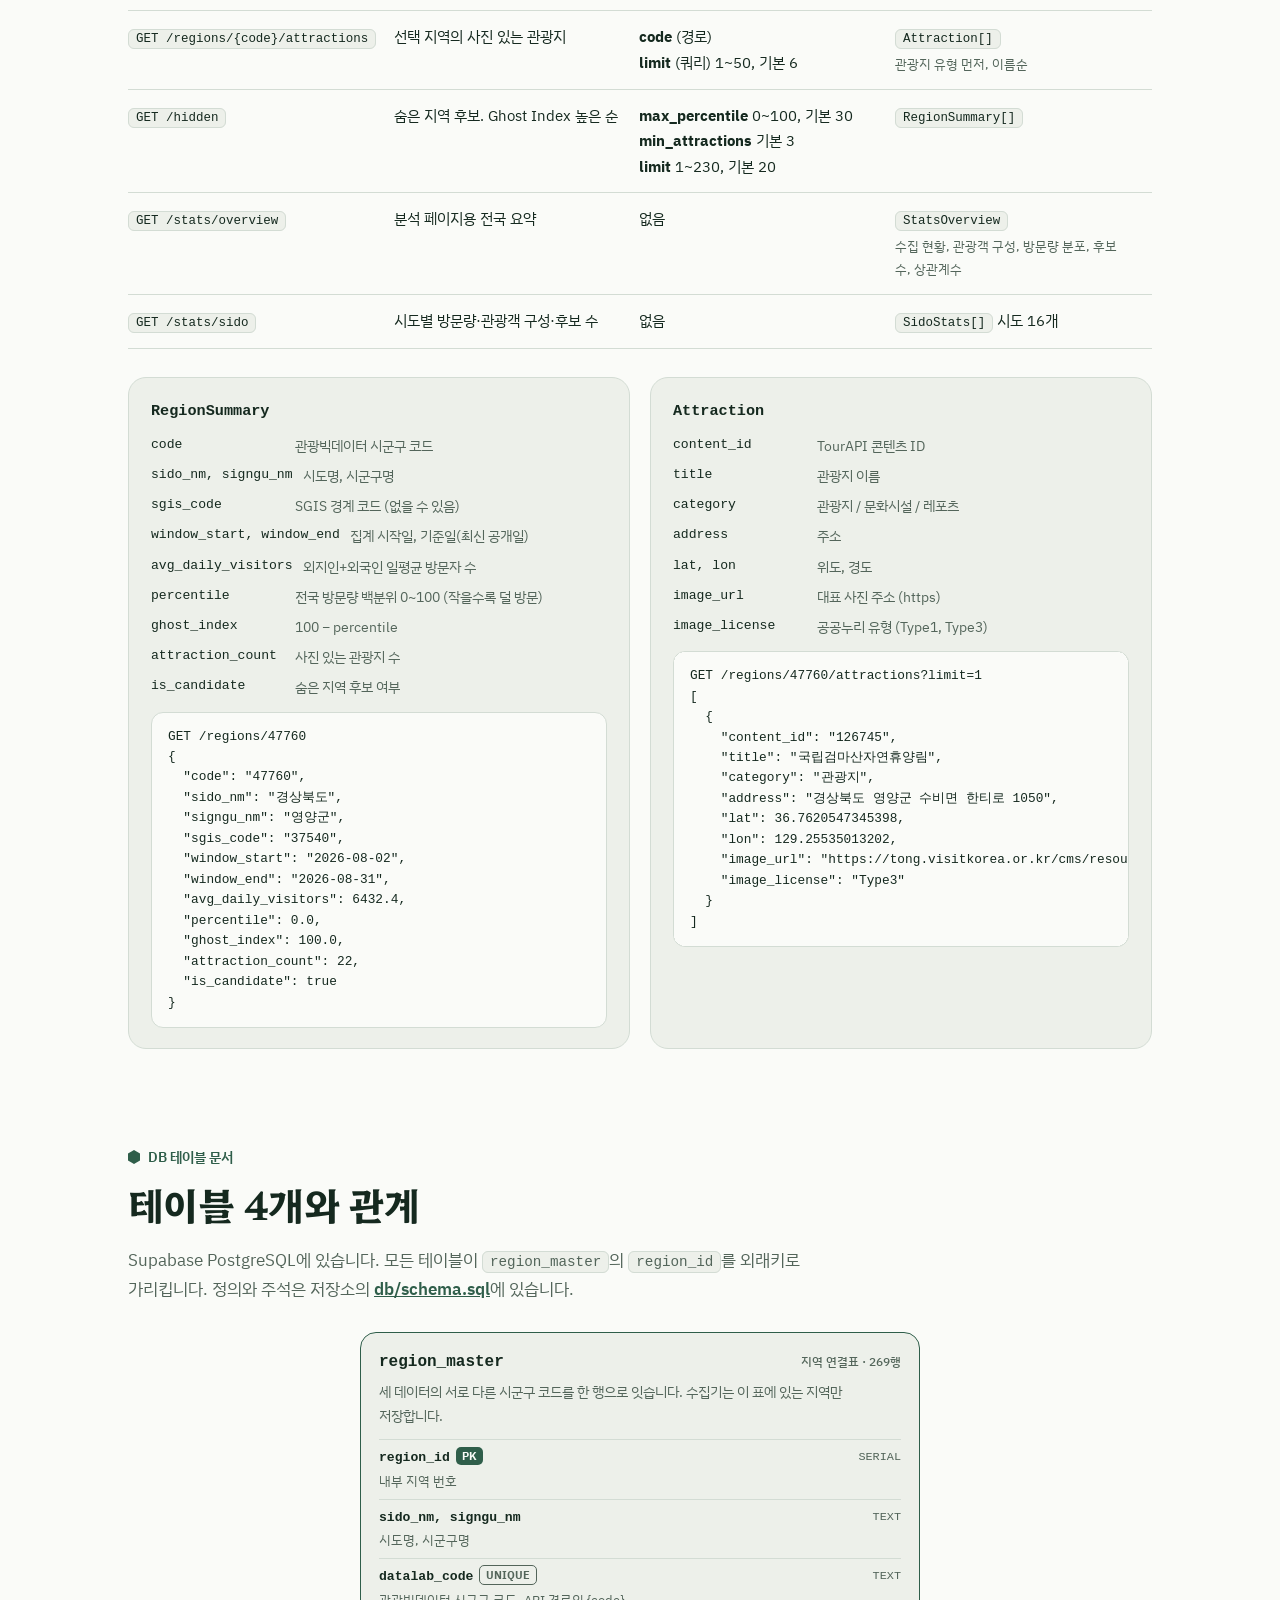
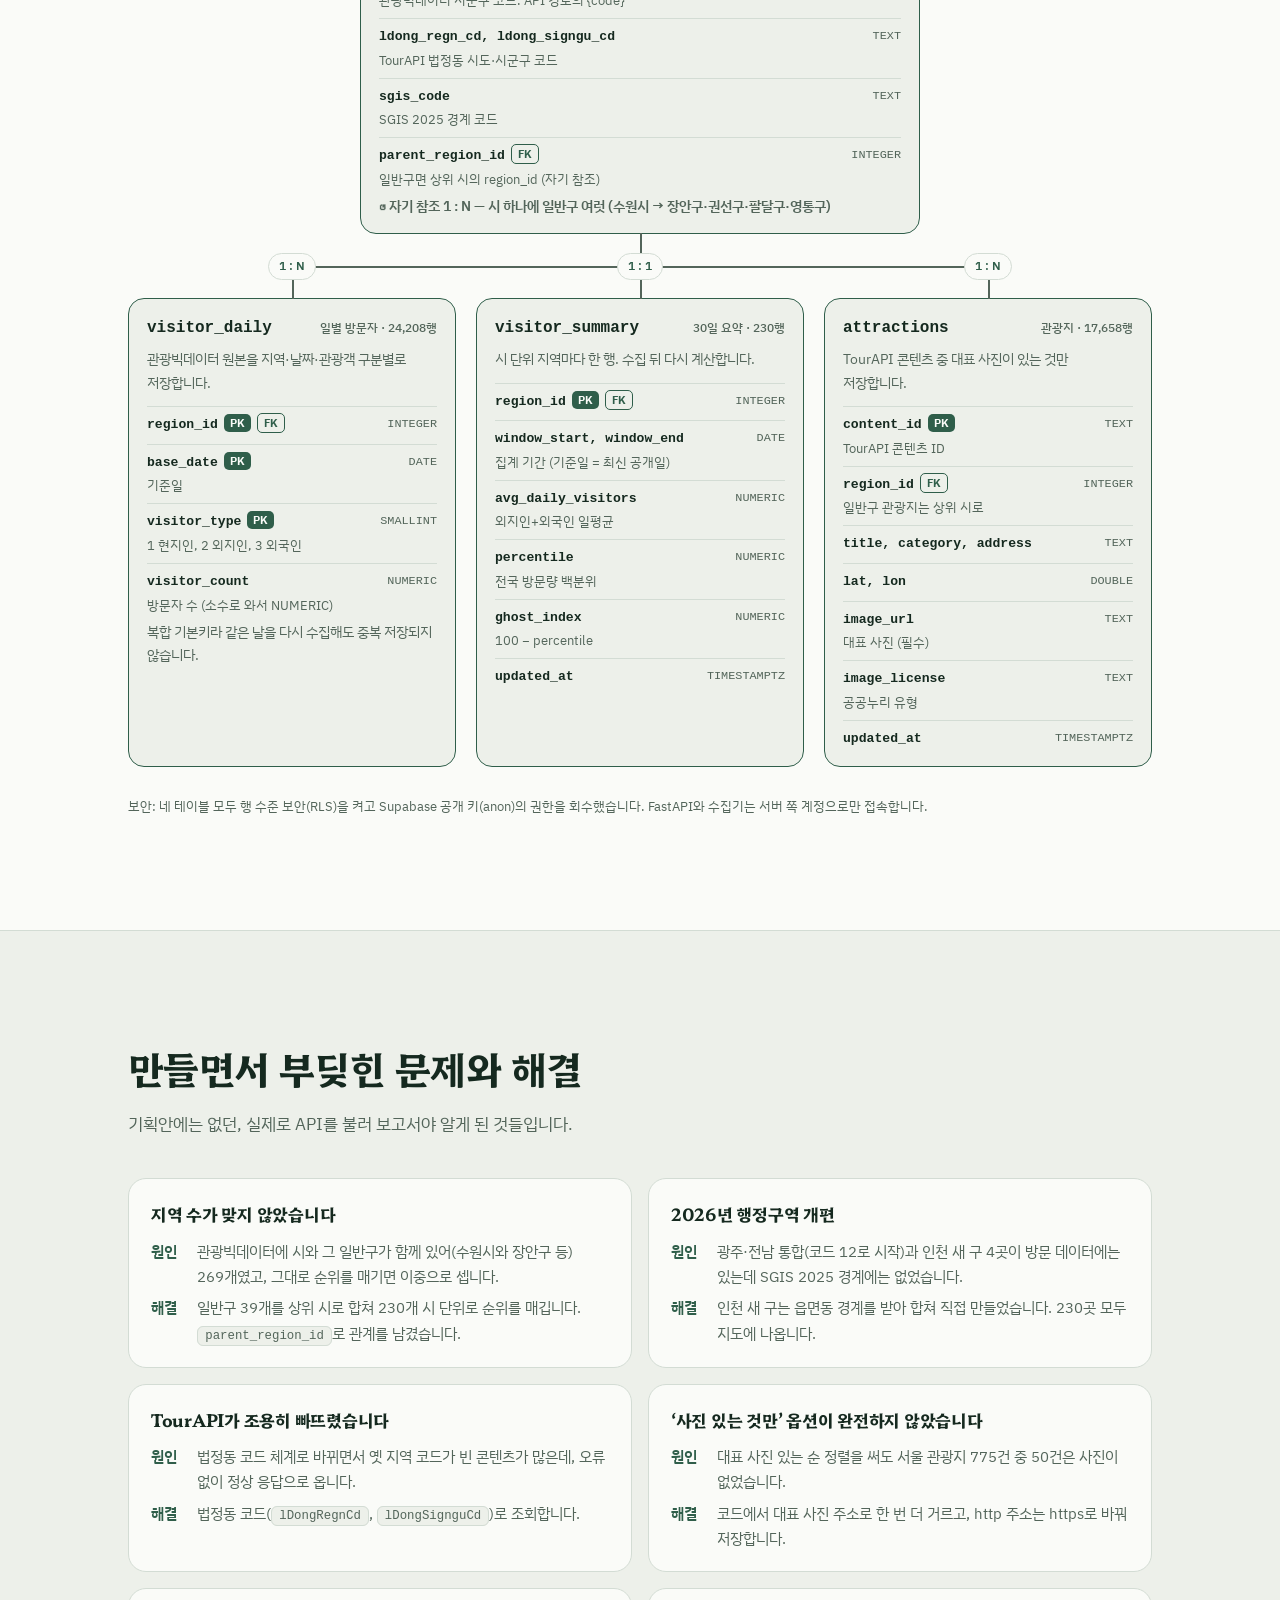
==== commit 25ba0592: "8주차 발표용 페이지 개편" ====
--- a/docs/index.html
+++ b/docs/index.html
@@ -447,13 +447,13 @@
   </a>
   <nav class="nav" aria-label="페이지 구역">
     <a href="#scenario">시나리오</a>
-    <a href="#screens">화면</a>
-    <a href="#arch">구조</a>
+    <a href="#screens">주요기능</a>
+    <a href="#arch">아키텍쳐</a>
     <a href="#data">데이터</a>
-    <a href="#analysis">분석</a>
+    <a href="#analysis">인사이트</a>
     <a href="#bm">비즈니스</a>
-    <a href="#docs">문서</a>
-    <a href="#team">팀</a>
+    <a href="#docs">API</a>
+    <a href="#team">팀소개</a>
   </nav>
 </header>
 
@@ -462,7 +462,7 @@
   <div class="hero-text">
     <h1>사람들이 덜 가는 곳에서<br>새로운 여행을 발견합니다</h1>
     <p class="sub">관광빅데이터로 ‘사람들이 덜 가는 곳’을 먼저 찾아주는 역발상 여행 서비스</p>
-    <p class="lead">숨은여행지도는 전국 230개 시군구의 최근 30일 방문량을 지도 색으로 보여줍니다. 연하게 칠해진 곳, 즉 방문이 적은 지역을 누르면 그 지역의 관광지와 사진이 나타납니다.</p>
+    <p class="lead">숨은여행지도는 전국 230개 시군구의 방문량을 지도 색으로 보여줍니다. 연하게 칠해진 곳, 즉 방문이 적은 지역을 누르면 그 지역의 관광지와 사진이 나타납니다.</p>
     <ul class="links" aria-label="프로젝트 링크">
       <li class="primary"><a href="https://hidden-travel-map.vercel.app/">
         <span class="lk-label">서비스 화면 (Vercel)</span>
@@ -586,7 +586,7 @@
     </li>
     <li>
       <span class="step-n" aria-hidden="true">4</span>
-      <h3>사진으로 반전</h3>
+      <h3>사진으로 관광지의 매력 확인</h3>
       <p>같은 화면에 그 지역 관광지 사진 6장이 나옵니다. 사람은 적어도 볼 것은 있다는 걸 바로 확인합니다.</p>
       <p class="uses"><span>TourAPI</span><code>GET /regions/{code}/attractions</code></p>
     </li>
@@ -829,7 +829,7 @@
     <div class="finds">
       <article class="find">
         <p class="find-num">0.06</p>
-        <h3>볼거리와 방문량은 거의 관계가 없습니다</h3>
+        <h3>볼거리와 방문량의 상관관계는 매우 낮습니다.</h3>
         <p>사진 있는 관광지 수와 방문량(둘 다 로그)의 상관계수가 0.06입니다. 방문 하위 20% 지역의 관광지 수 중앙값은 61곳으로 상위 20% 지역(66곳)과 비슷합니다. “사람은 적게 가지만 볼 것은 있다”의 근거입니다.</p>
       </article>
       <article class="find">
@@ -880,9 +880,9 @@
 
   <h3 class="sub-h">왜 지자체인가</h3>
   <ul class="why">
-    <li><h4>목표가 같습니다</h4><p>「인구감소지역 지원 특별법」(2023년 시행)은 주민등록 인구에 통근·관광 등으로 머무는 사람까지 더한 ‘생활인구’를 늘리는 것을 정책 목표로 둡니다. 우리 서비스가 보내는 외지인 방문객이 바로 그 체류 인구입니다.</p></li>
-    <li><h4>예산이 있습니다</h4><p>인구감소지역에는 지방소멸대응기금(2022년부터 10년간 매년 1조 원 규모) 같은 관광·체류 사업 재원이 있습니다. 홍보 채널과 성과 측정 수단을 찾는 수요가 분명합니다.</p></li>
-    <li><h4>성과를 같은 데이터로 잽니다</h4><p>협업 전후 외지인·외국인 방문량을 같은 관광빅데이터로 비교할 수 있습니다. 지자체가 사업 성과 보고에 그대로 쓸 수 있는 숫자입니다.</p></li>
+    <li><h4>목표가 같습니다</h4><p>「인구감소지역 지원 특별법」(2023년 시행)은 주민등록 인구에 통근·관광 등으로 머무는 사람까지 더한 ‘생활인구’를 늘리는 것을 정책 목표로 둡니다. 외지인 방문을 유도함으로써 지역의 관광 활성화와 생활인구 확대에 기여하는 것을 목표로 합니다.</p></li>
+    <li><h4>예산이 있습니다</h4><p>인구감소지역에는 지방소멸대응기금(2022년부터 10년간 매년 1조 원 규모) 같은 관광·체류 사업 재원이 있습니다. 관광 홍보와 성과 측정에 활용할 수 있는 잠재 수요가 있습니다.</p></li>
+    <li><h4>성과를 같은 데이터로 잽니다</h4><p>협업 전후 방문량뿐 아니라 방문 규모와 과거 추세가 유사한 비협업 지역의 증감률도 함께 비교합니다. 이를 통해 계절적 요인 등을 고려한 보다 객관적인 성과 측정이 가능합니다.</p></li>
   </ul>
 
   <h3 class="sub-h">대상 고객과 제공 가치</h3>
@@ -903,26 +903,26 @@
       <span class="tag">공동 캠페인</span>
       <h4>이달의 숨은 여행지 기획전</h4>
       <p>후보 지자체와 함께 지역 소개, 추천 코스, 축제 일정을 묶어 첫 화면과 SNS에 소개합니다. 지자체 관광 홍보 예산으로 집행하는 위탁·공모 사업입니다.</p>
-      <p>성과는 캠페인 전후 외지인 방문량 변화로 보고합니다.</p>
+      <p>성과는 캠페인 전후 방문량 변화와 유사 비협업 지역 대비 증감률 차이로 평가합니다. 예를 들어 캠페인 지역이 30%, 비교지역이 10% 증가했다면 상대적 증가율 차이 +20%p를 성과 지표로 제시합니다.</p>
     </li>
     <li>
       <span class="tag">구독</span>
       <h4>지자체 방문 리포트</h4>
       <p>우리 지역 방문량 추이, 전국과 같은 도 안에서의 순위, 외지인·외국인 구성, 비슷한 지역과의 비교를 월간 리포트와 대시보드로 제공합니다.</p>
-      <p>지금의 <code>/stats</code> API와 분석 페이지가 원형입니다.</p>
+      <p>지금의 <code>/stats</code> API와 분석 페이지를 기반으로 확장할 계획입니다.</p>
     </li>
     <li>
       <span class="tag">콘텐츠 협업</span>
       <h4>관광 정보 보강과 체류 연결</h4>
       <p>지자체가 TourAPI에 관광지 사진과 정보를 보강하면 다음 수집 때 자동으로 반영됩니다. 사진이 많을수록 지역 상세가 풍부해집니다.</p>
-      <p>지역 상세에서 지자체의 한달살기·고향사랑기부 안내로 이어 방문을 체류로 바꿉니다.</p>
+      <p>지역 상세에서 지자체의 한달살기·고향사랑기부 안내로 이어 관광객의 체류와 지역 참여를 유도합니다.</p>
     </li>
   </ul>
   <div class="principle">
     <svg viewBox="0 0 36 36" aria-hidden="true" focusable="false"><polygon points="18,2.5 31.5,10.25 31.5,25.75 18,33.5 4.5,25.75 4.5,10.25" style="fill:none;stroke:var(--forest);stroke-width:2.2"/><path d="M11.5 18.5l4.5 4.5 8.5-9" style="fill:none;stroke:var(--forest);stroke-width:2.4;stroke-linecap:round;stroke-linejoin:round"/></svg>
     <div>
       <h4>순위는 팔지 않습니다</h4>
-      <p>Ghost Index와 후보 선정은 공공데이터로만 계산하고 협업 여부와 무관하게 둡니다. 유료 협업은 순위가 아니라 소개 콘텐츠와 리포트에만 적용합니다. 그래야 여행자가 믿고 쓰고, 지자체에게도 ‘데이터로 뽑힌 곳’이라는 홍보 가치가 남습니다.</p>
+      <p>Ghost Index와 후보 선정은 공공데이터로만 계산하고 협업 여부와 관계없이 동일한 기준을 적용합니다. 유료 협업은 순위가 아니라 소개 콘텐츠와 리포트에만 적용합니다. 그래야 여행자가 믿고 쓰고, 지자체에게도 ‘데이터로 뽑힌 곳’이라는 홍보 가치가 남습니다.</p>
     </div>
   </div>
 
@@ -931,11 +931,11 @@
     <ul>
       <li><b>지금 운영비는 월 0원입니다.</b> Vercel, Render, Supabase 무료 플랜과 무료 공공데이터를 씁니다.</li>
       <li><b>수집 부담이 작습니다.</b> 관광빅데이터는 하루치가 1회 호출이라, 매일 갱신해도 개발계정 한도(API별 하루 1,000회)의 극히 일부만 씁니다.</li>
-      <li><b>상시 운영으로 올려도 부담이 적습니다.</b> 잠들지 않는 유료 기본 플랜으로 바꿔도 월 10만 원 안쪽이며, 협업 사업 한 건으로 충당할 수 있는 규모입니다.</li>
+      <li><b>상시 운영으로 올려도 부담이 적습니다.</b> 잠들지 않는 유료 기본 플랜으로 바꿔도 월 10만 원 안쪽이며, 실제 운영 비용과 협업 수익은 시범 사업에서 검증할 계획입니다.</li>
     </ul>
     <ol class="road">
       <li class="now"><strong>1단계 · 지금</strong><span>공개 서비스와 분석 페이지로 데이터와 지표를 검증합니다.</span></li>
-      <li><strong>2단계 · 시범 협업</strong><span>후보 지자체 한두 곳과 기획전을 열고, 전후 방문량으로 효과를 확인합니다.</span></li>
+      <li><strong>2단계 · 시범 협업</strong><span>후보 지자체 한두 곳과 기획전을 열고, 방문 규모와 과거 추세가 유사한 비협업 지역을 비교군으로 선정해 캠페인 성과를 검증합니다.</span></li>
       <li><strong>3단계 · 확장</strong><span>매일 자동 수집으로 바꾸고, 지자체 리포트 구독과 광역 단위 협업으로 넓힙니다.</span></li>
     </ol>
   </div>
@@ -1143,16 +1143,18 @@
     </li>
   </ol>
   <div class="dod">
-    <h3>발표 완료 기준</h3>
+    <h3>완료 기준</h3>
     <ul>
-      <li>배포 주소를 열면 전국 지도가 보이고, 지역별 색 농도가 실제 DB 방문량과 연결되어 있습니다.</li>
-      <li>연한 지역을 누르면 방문 적은 순위, Ghost Index, 사진 있는 관광지가 함께 나옵니다.</li>
-      <li>FastAPI 문서 화면(/docs)에서 엔드포인트 7개가 정상적으로 응답합니다.</li>
-      <li>실패에 대비한 캡처와 응답 예시를 이 페이지에 담았습니다 (<a href="#screens">화면</a>, <a href="#api">API 문서</a>).</li>
-      <li class="todo">팀원 누구나 외부 API에서 DB, 우리 API, 화면으로 이어지는 흐름을 설명할 수 있습니다. (발표 전 연습)</li>
+      <li><strong>서비스 아키텍처:</strong> 프론트엔드·FastAPI·Supabase·외부 공공 API의 구성과 데이터 수집·저장·조회 흐름을 설명합니다.</li>
+      <li><strong>사용 데이터 및 출처:</strong> 관광빅데이터·TourAPI·SGIS의 제공 기관, 출처 URL, 수집 항목과 활용 방식을 정리했습니다.</li>
+      <li><strong>데이터 활용 기획 시나리오:</strong> 여행자의 숨은 여행지 탐색 문제와 지자체의 관광 활성화 수요를 연결한 서비스 활용 시나리오를 제시합니다.</li>
+      <li><strong>비즈니스 모델:</strong> 지자체 공동 캠페인·방문 리포트·콘텐츠 협업을 통한 수익 창출과 지속 운영 방안을 제시합니다.</li>
+      <li><strong>주요 페이지 및 기능:</strong> 전국 방문량 지도, 지역별 상세 정보, 관광지 사진, 데이터 분석 페이지와 API 문서를 구현했습니다.</li>
+      <li><strong>데이터 분석·정리 결과:</strong> 방문량 분포·지역별 비교·관광지 수와 방문량의 관계 등을 분석하고 주요 결과를 제시합니다.</li>
     </ul>
   </div>
-  <p class="scope">이번에는 AI 추천, 날씨, 맛집, 숙박, 여행 코스, 개인화를 넣지 않았습니다. 기획안의 키워드 검색(OpenSearch)과 매일 자동 수집은 다음 단계로 남겼습니다.</p>
+  <p class="scope">이번에는 AI 추천, 날씨, 맛집, 숙박, 여행 코스, 개인화를 넣지 않았습니다. 
+    키워드 검색(OpenSearch)과 매일 자동 수집은 향후 단계로 남겼습니다.</p>
 </section>
 </main>
 
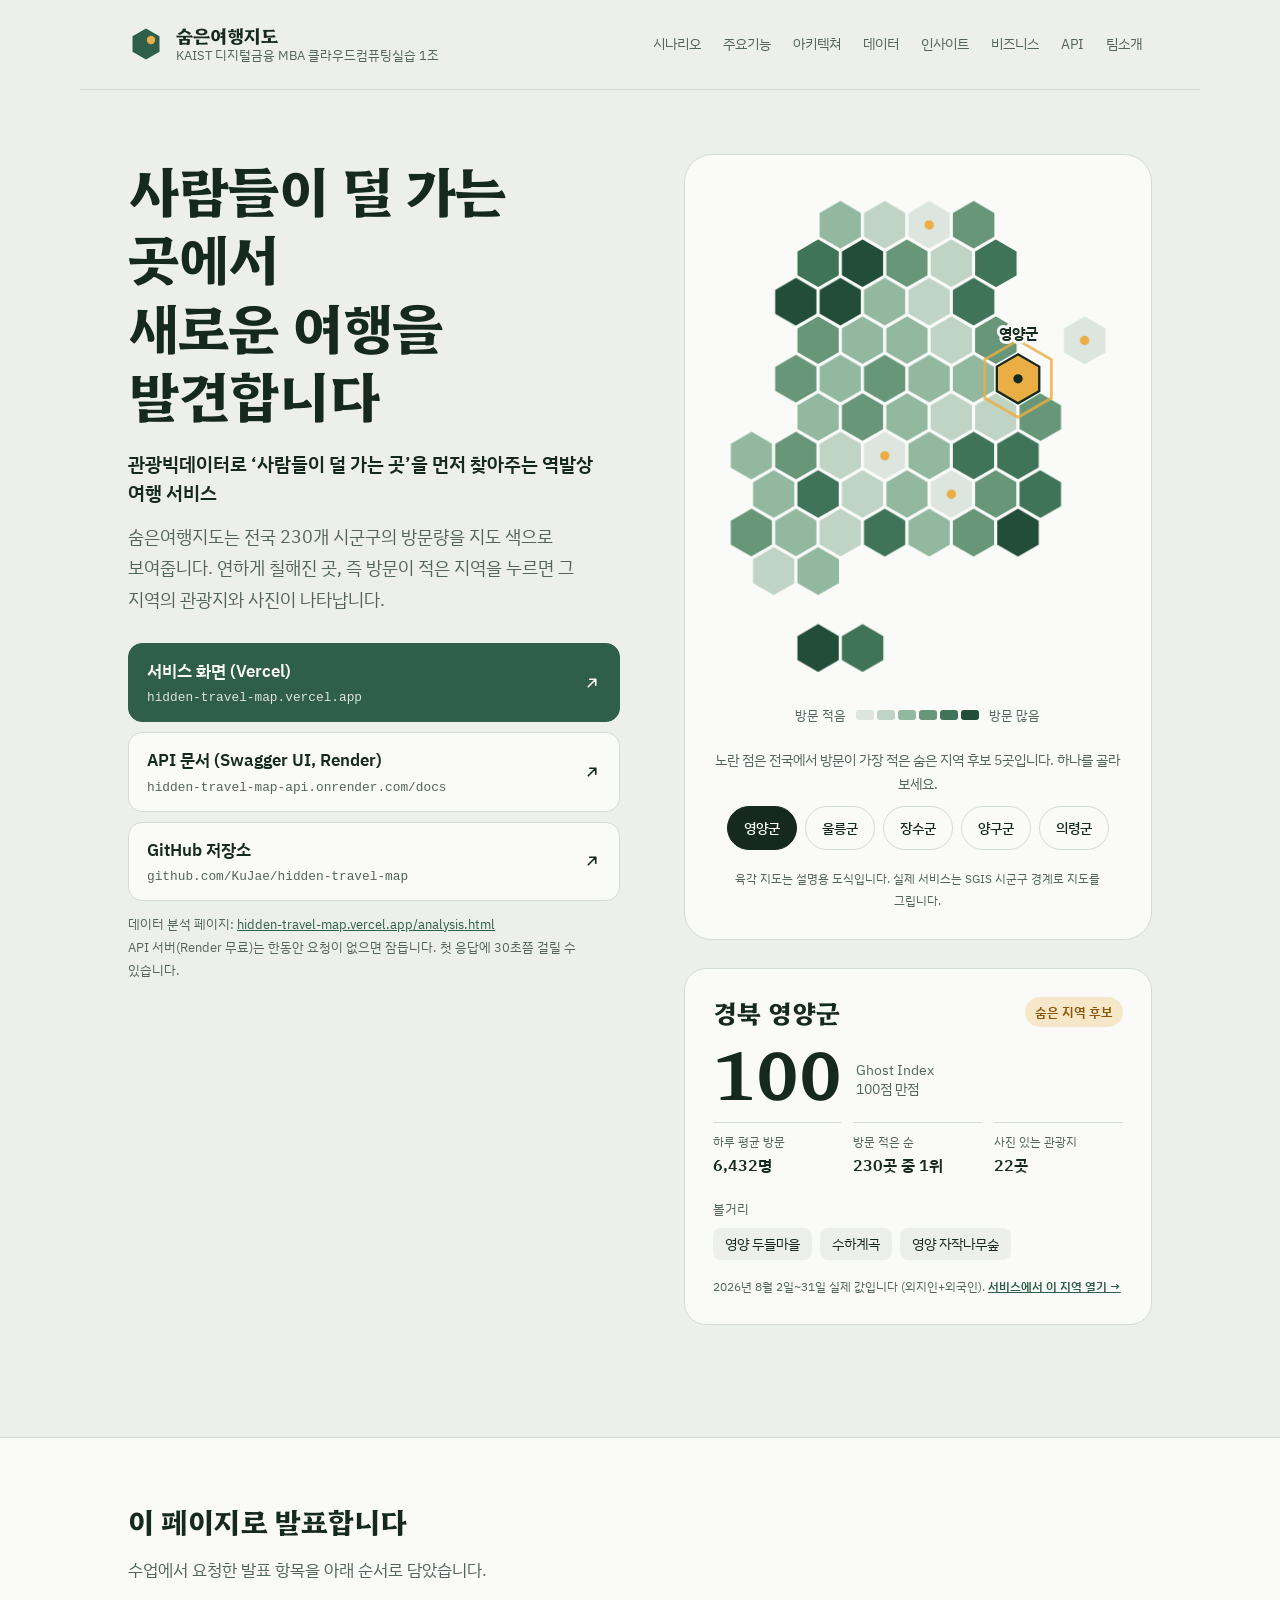
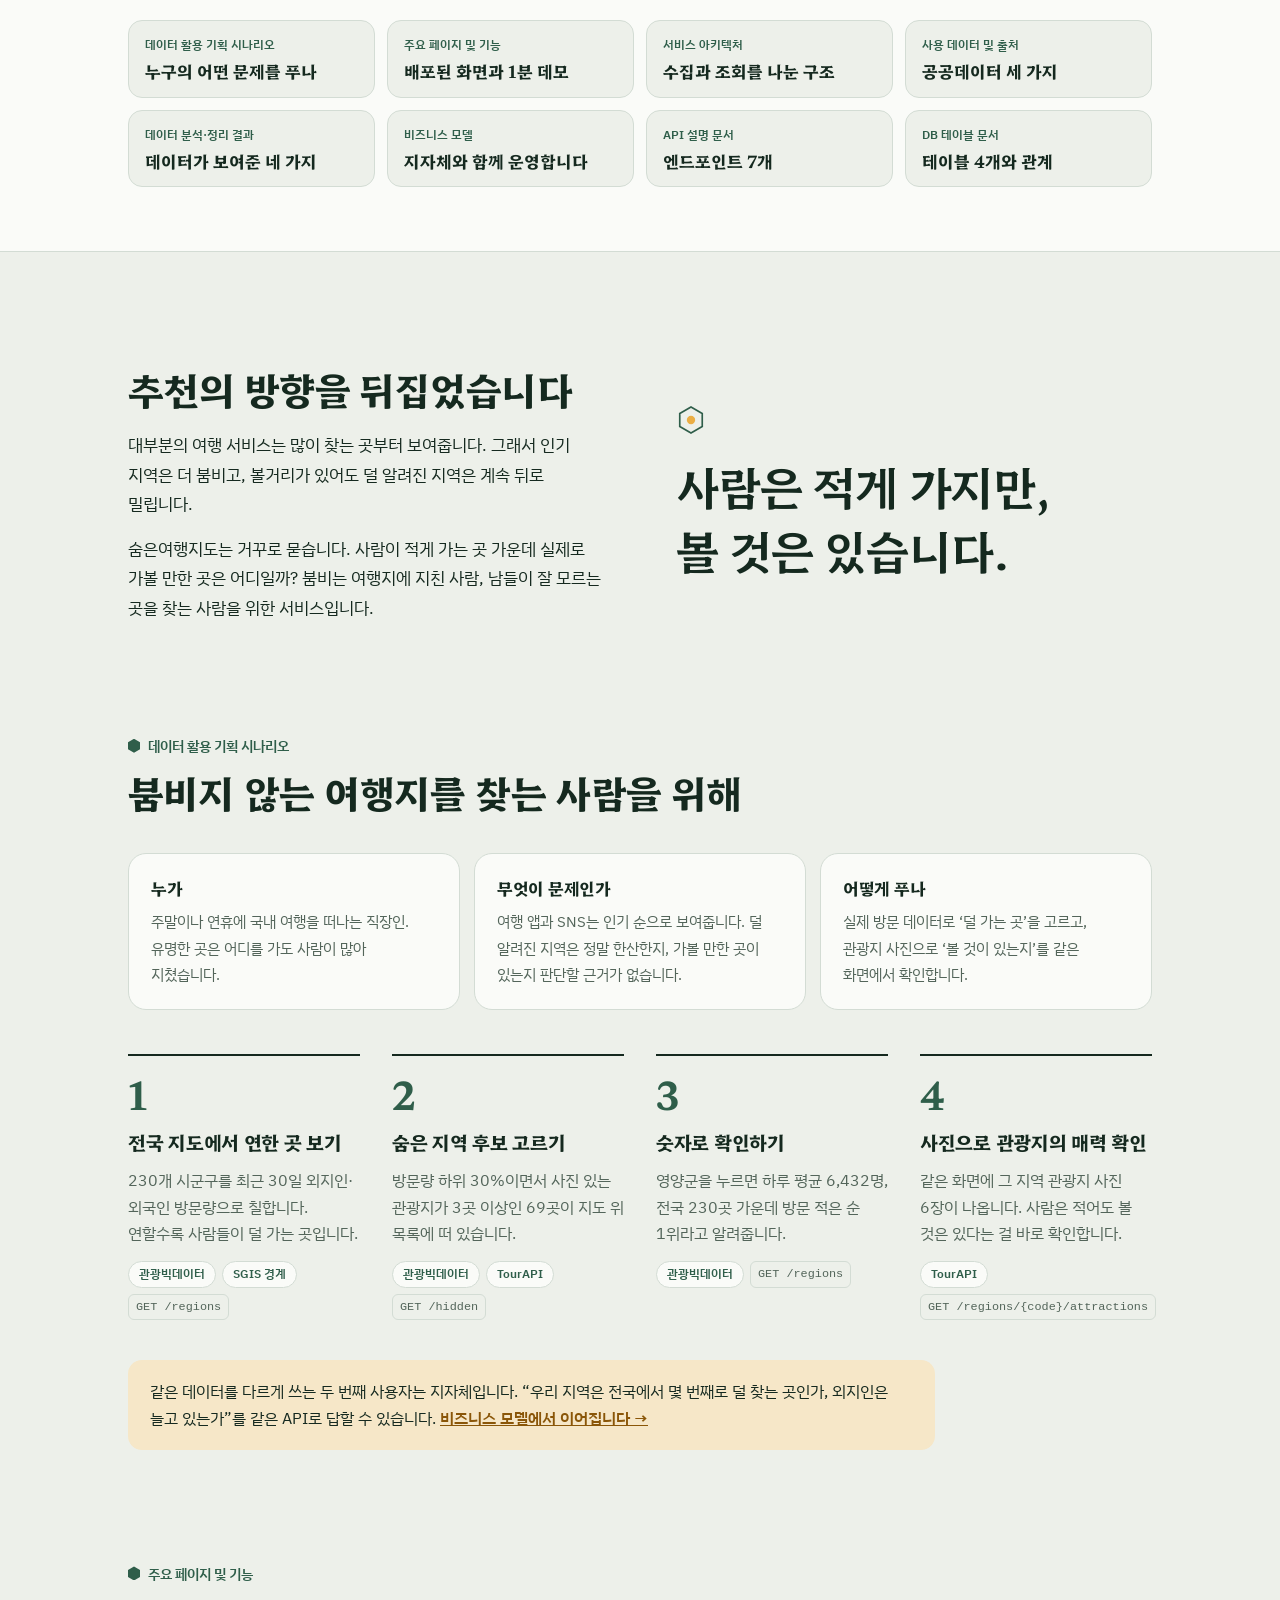
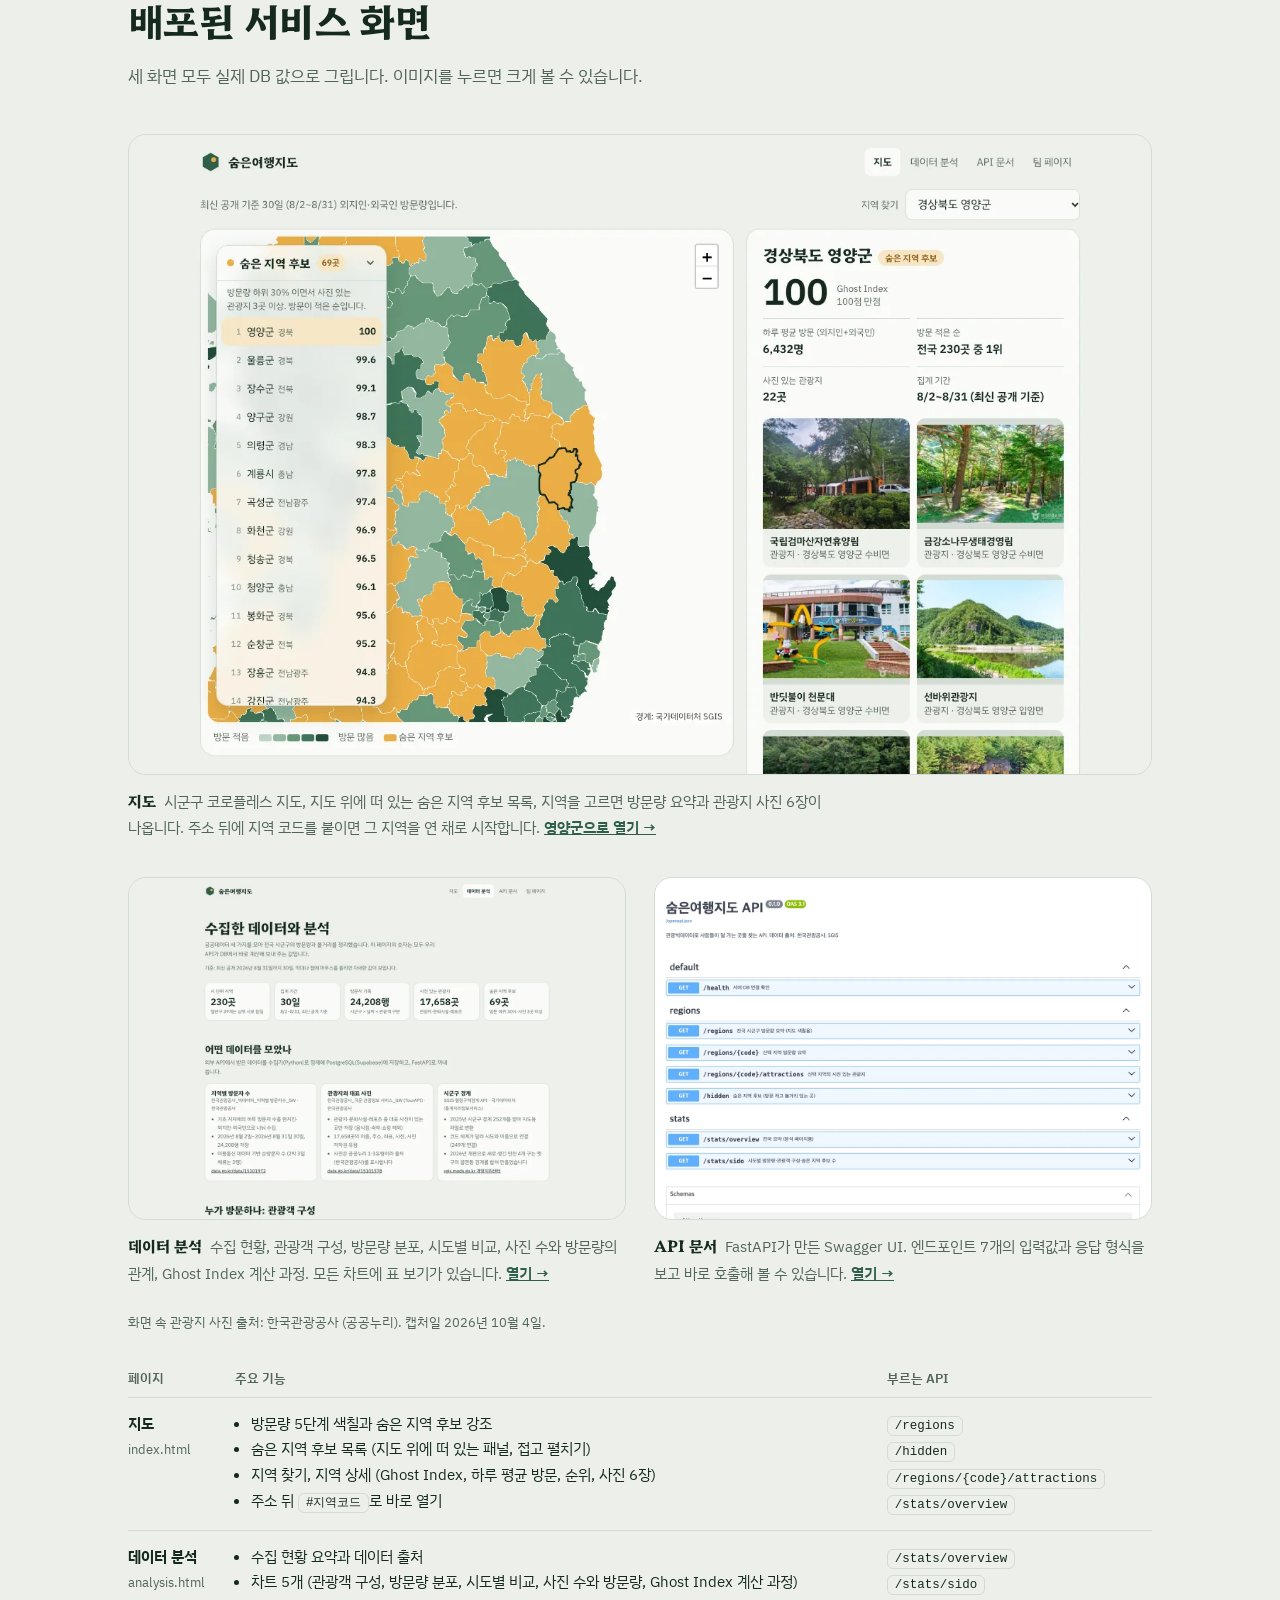
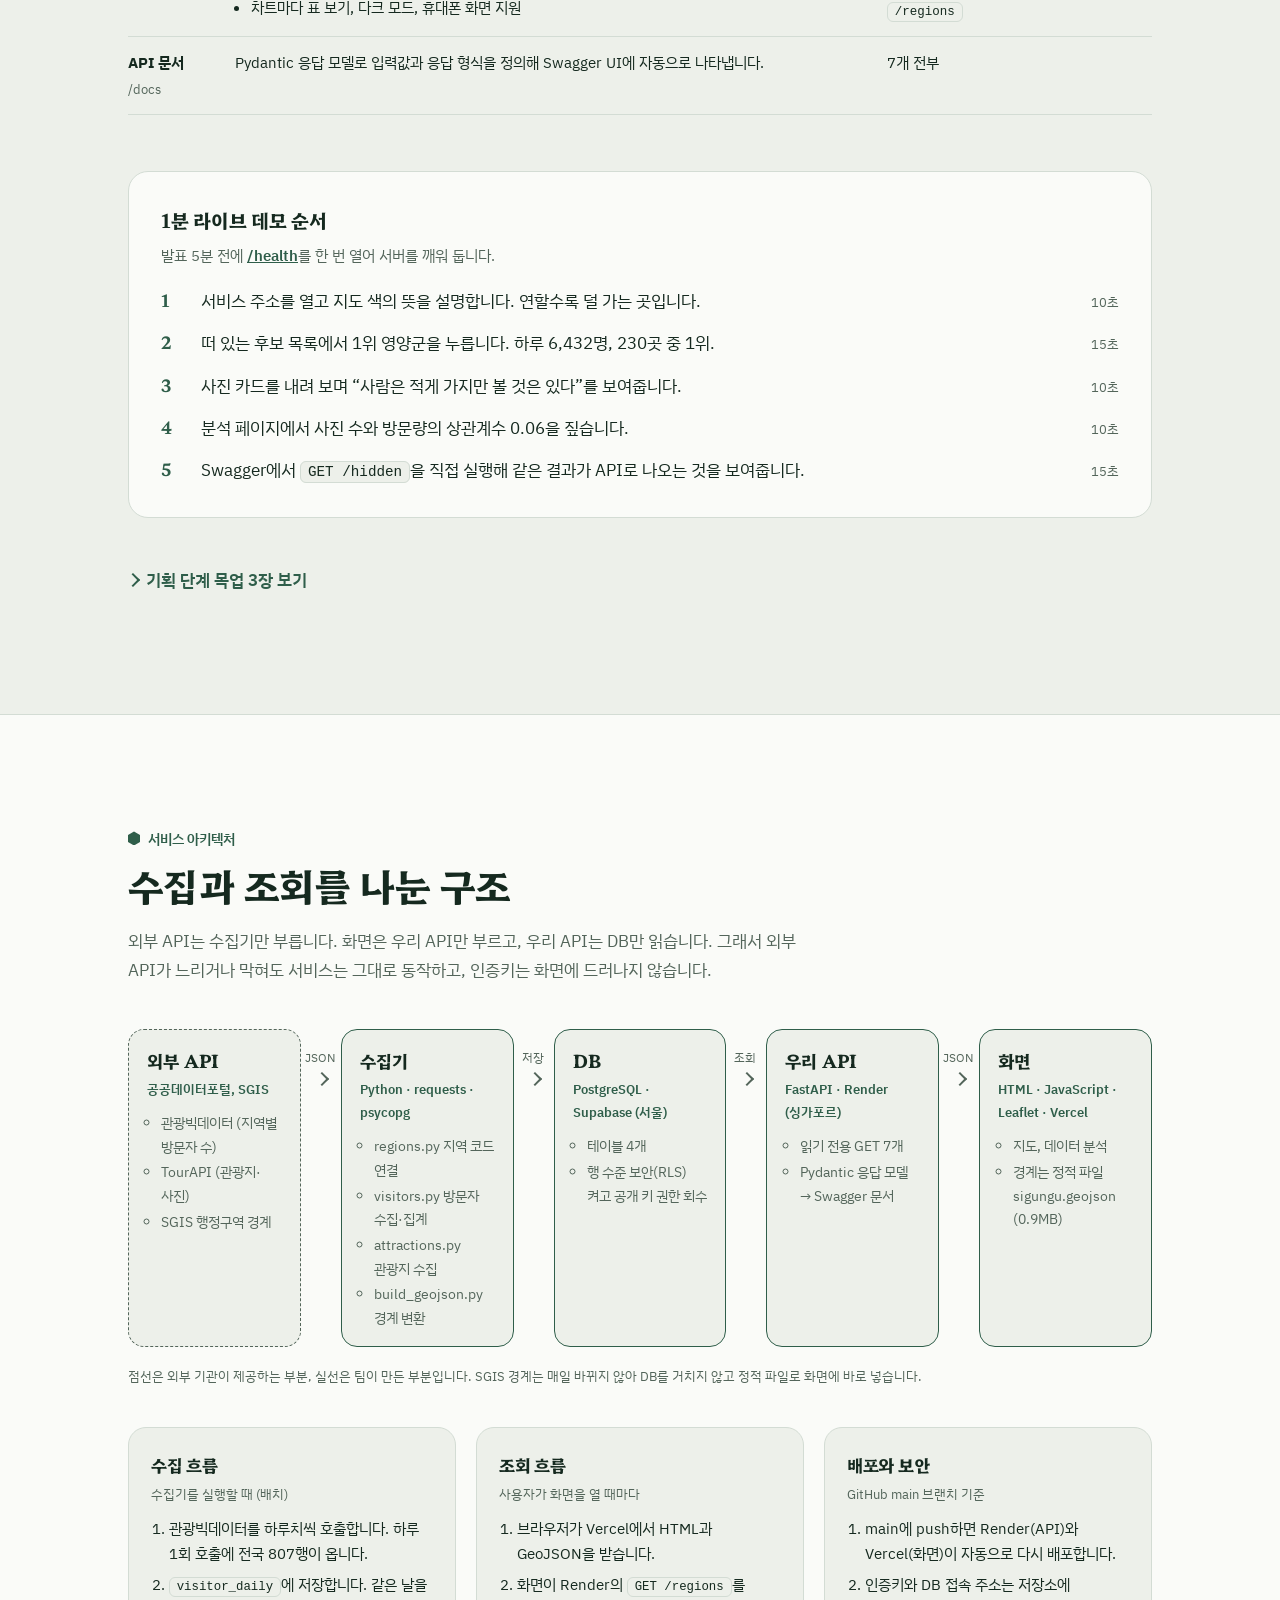
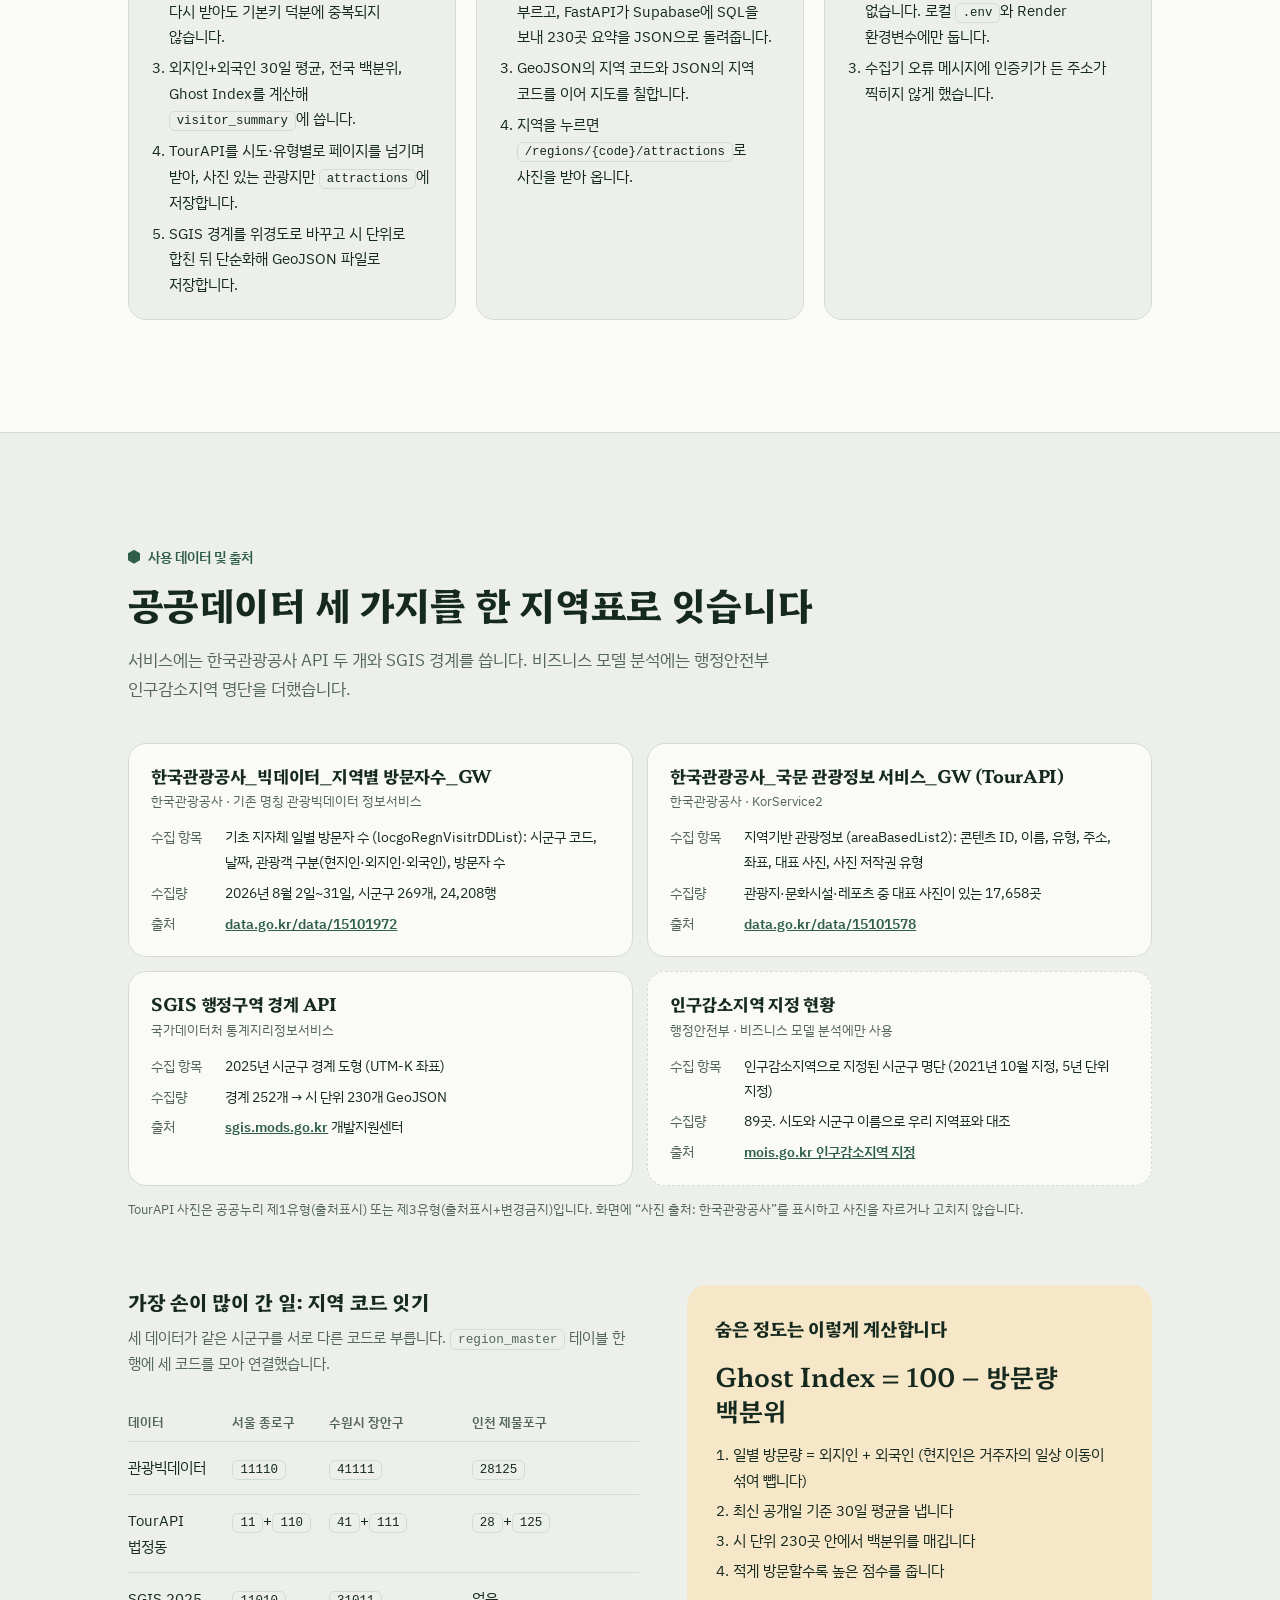
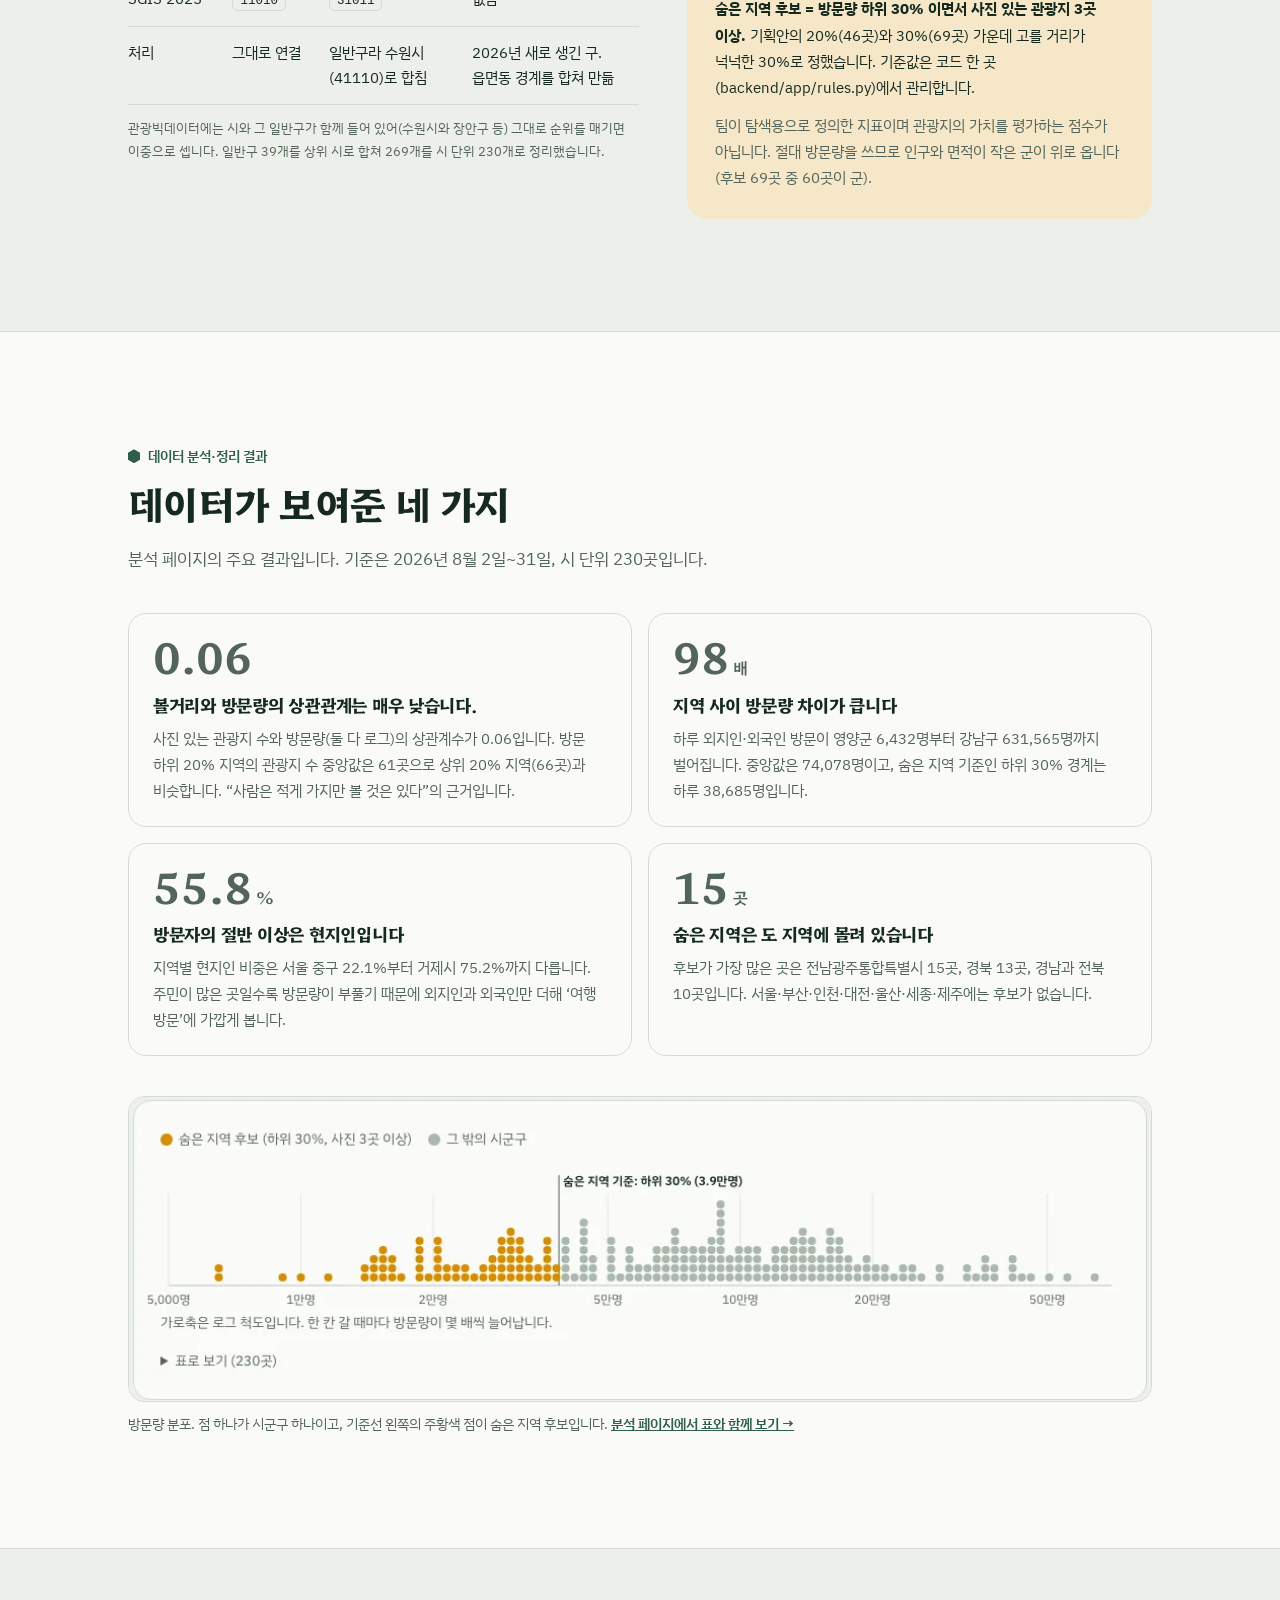
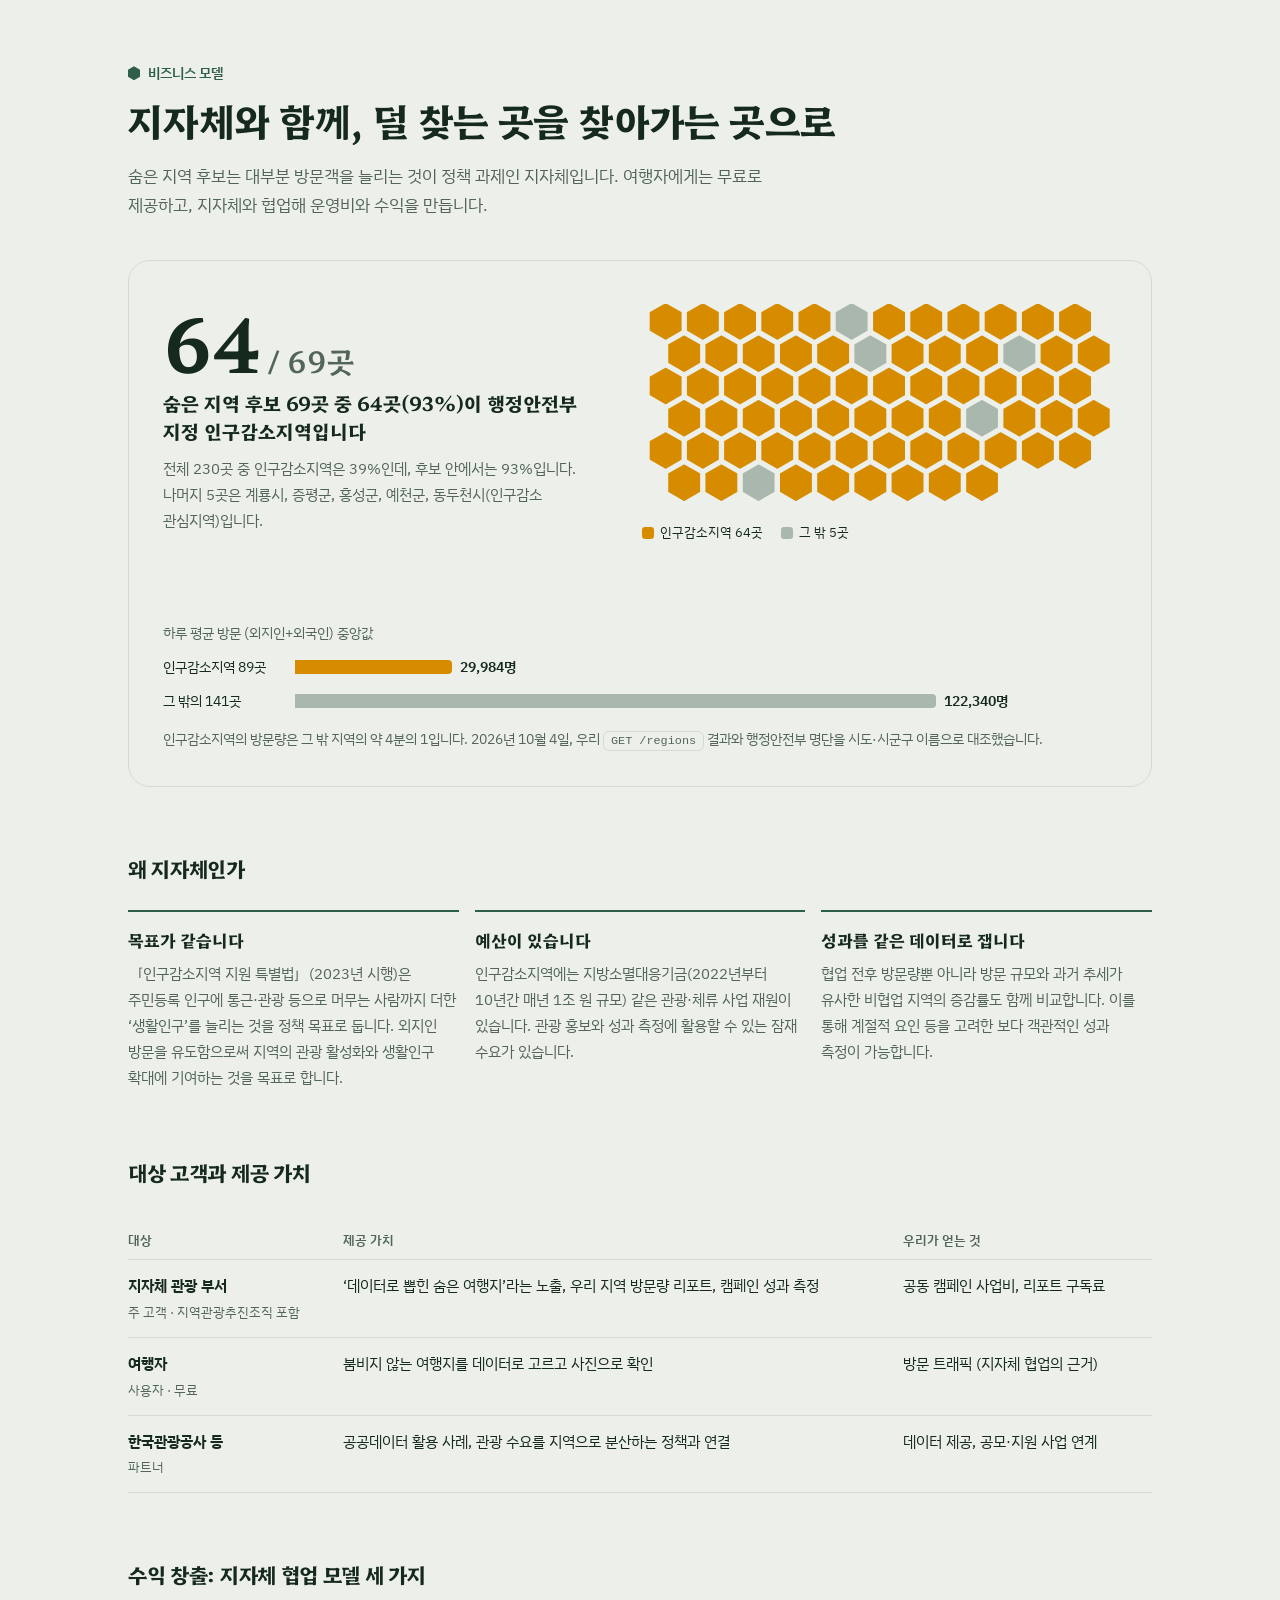
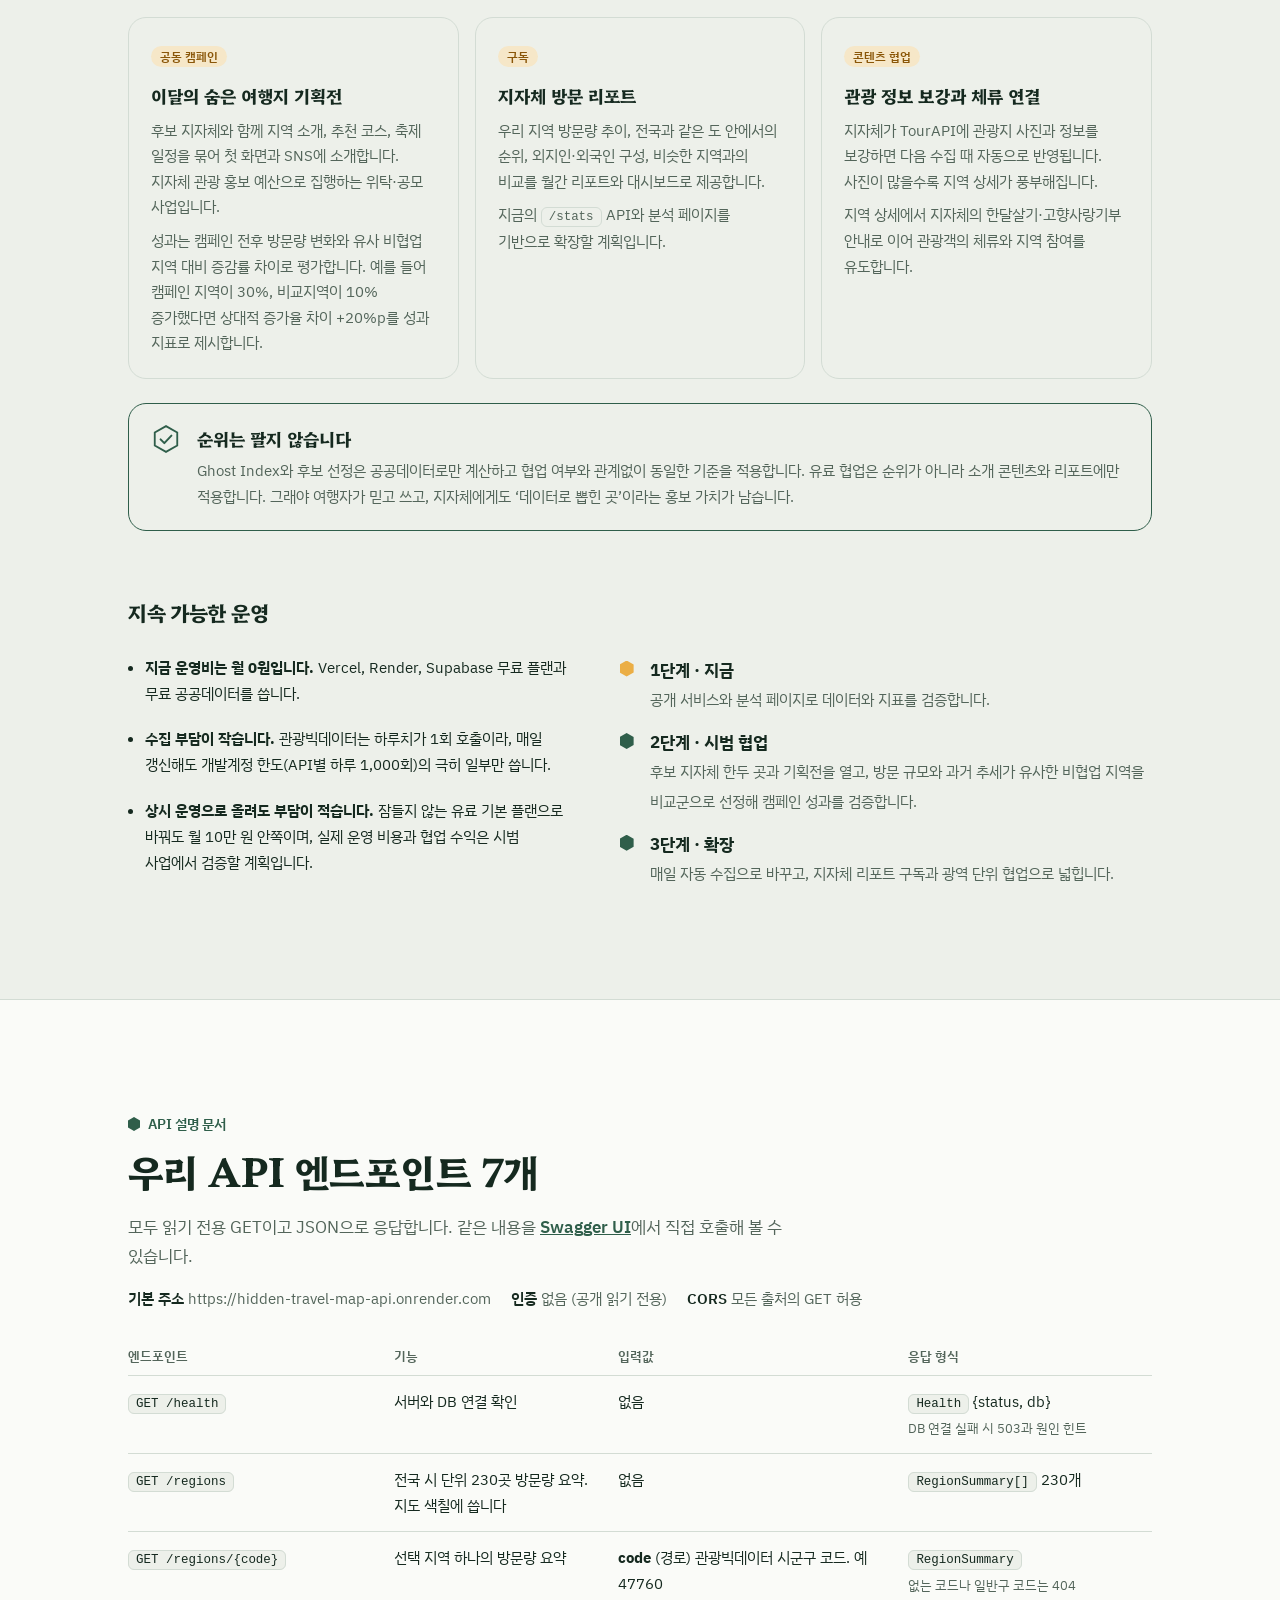
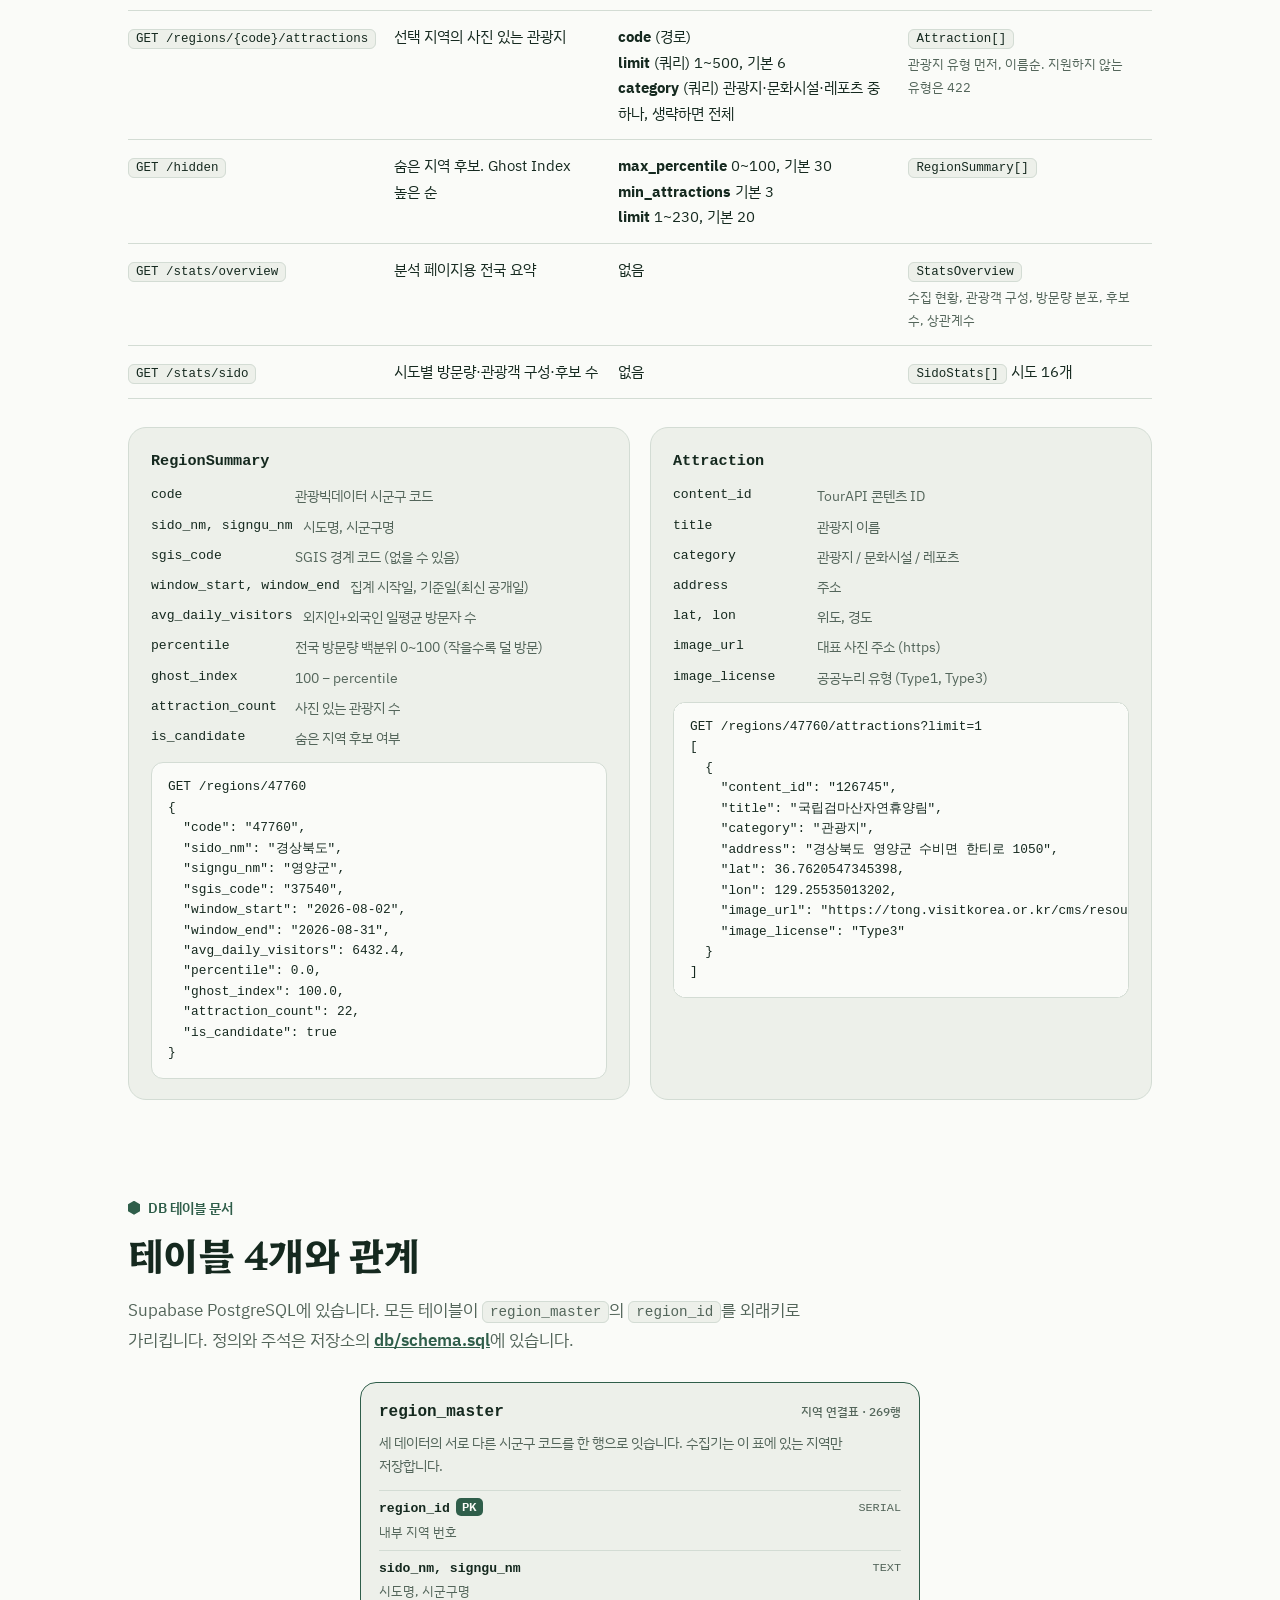
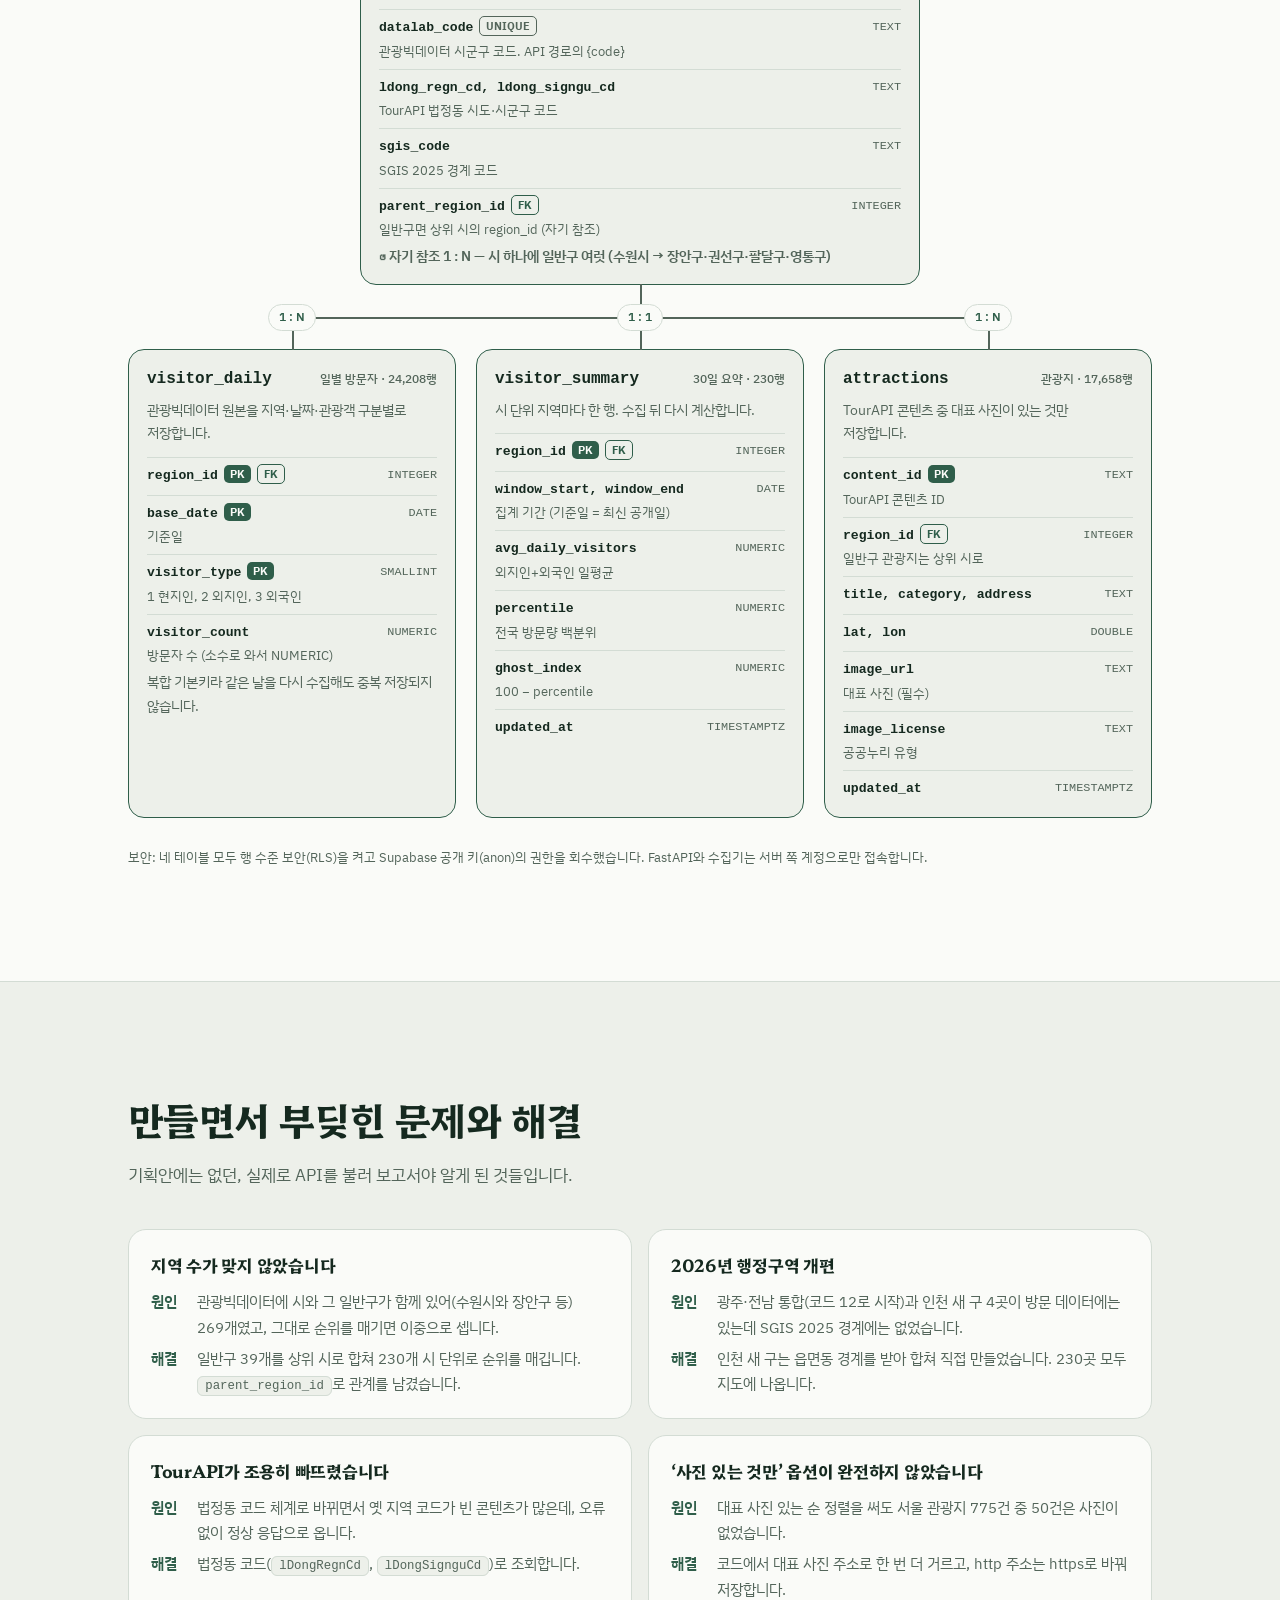
==== commit 27c24ed8: "docs(team): API 표에 관광지 limit 상한 500과 category 파라미터 반영 Co-Authored-By: Claude Opus 5.5 <noreply@anthr" ====
--- a/docs/index.html
+++ b/docs/index.html
@@ -954,7 +954,7 @@
           <tr><td class="nw"><code>GET /health</code></td><td>서버와 DB 연결 확인</td><td>없음</td><td><code>Health</code> {status, db}<small>DB 연결 실패 시 503과 원인 힌트</small></td></tr>
           <tr><td class="nw"><code>GET /regions</code></td><td>전국 시 단위 230곳 방문량 요약. 지도 색칠에 씁니다</td><td>없음</td><td><code>RegionSummary[]</code> 230개</td></tr>
           <tr><td class="nw"><code>GET /regions/{code}</code></td><td>선택 지역 하나의 방문량 요약</td><td><b>code</b> (경로) 관광빅데이터 시군구 코드. 예 47760</td><td><code>RegionSummary</code><small>없는 코드나 일반구 코드는 404</small></td></tr>
-          <tr><td class="nw"><code>GET /regions/{code}/attractions</code></td><td>선택 지역의 사진 있는 관광지</td><td><b>code</b> (경로)<br><b>limit</b> (쿼리) 1~50, 기본 6</td><td><code>Attraction[]</code><small>관광지 유형 먼저, 이름순</small></td></tr>
+          <tr><td class="nw"><code>GET /regions/{code}/attractions</code></td><td>선택 지역의 사진 있는 관광지</td><td><b>code</b> (경로)<br><b>limit</b> (쿼리) 1~500, 기본 6<br><b>category</b> (쿼리) 관광지·문화시설·레포츠 중 하나, 생략하면 전체</td><td><code>Attraction[]</code><small>관광지 유형 먼저, 이름순. 지원하지 않는 유형은 422</small></td></tr>
           <tr><td class="nw"><code>GET /hidden</code></td><td>숨은 지역 후보. Ghost Index 높은 순</td><td><b>max_percentile</b> 0~100, 기본 30<br><b>min_attractions</b> 기본 3<br><b>limit</b> 1~230, 기본 20</td><td><code>RegionSummary[]</code></td></tr>
           <tr><td class="nw"><code>GET /stats/overview</code></td><td>분석 페이지용 전국 요약</td><td>없음</td><td><code>StatsOverview</code><small>수집 현황, 관광객 구성, 방문량 분포, 후보 수, 상관계수</small></td></tr>
           <tr><td class="nw"><code>GET /stats/sido</code></td><td>시도별 방문량·관광객 구성·후보 수</td><td>없음</td><td><code>SidoStats[]</code> 시도 16개</td></tr>
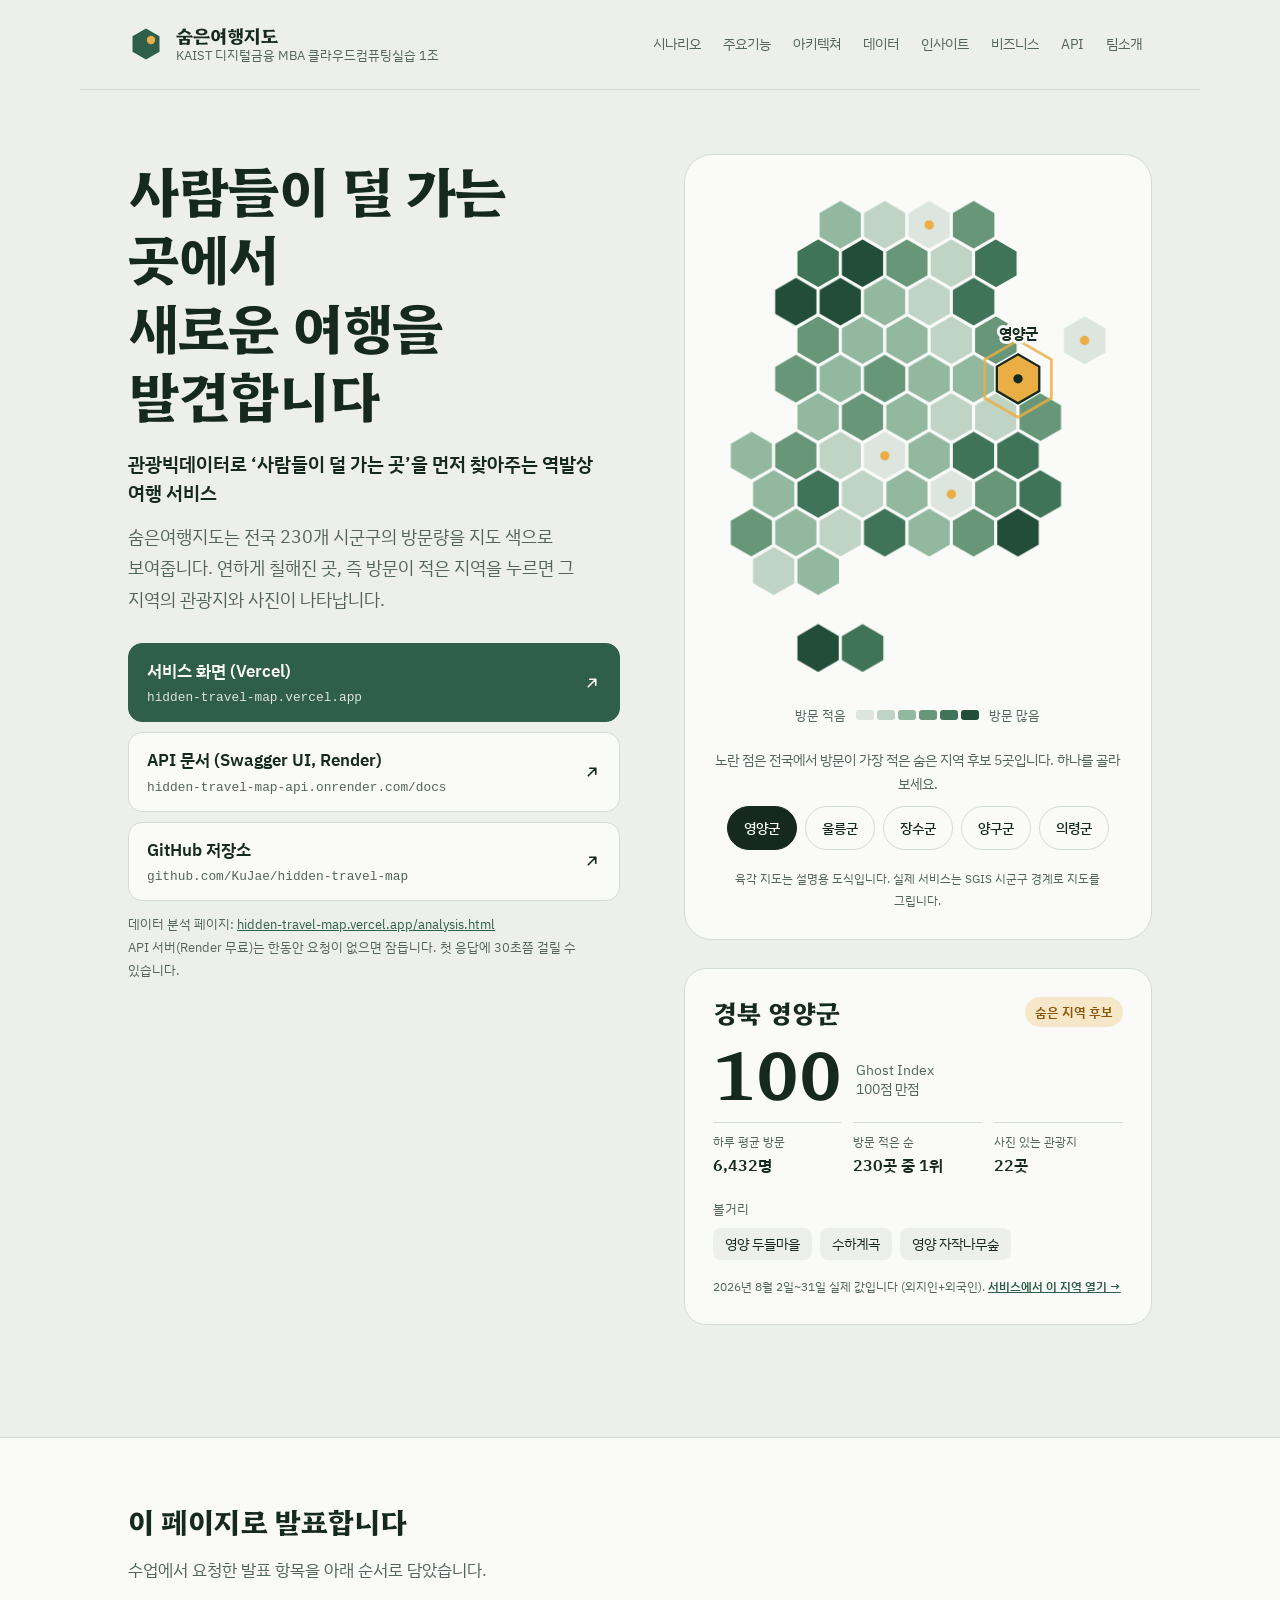
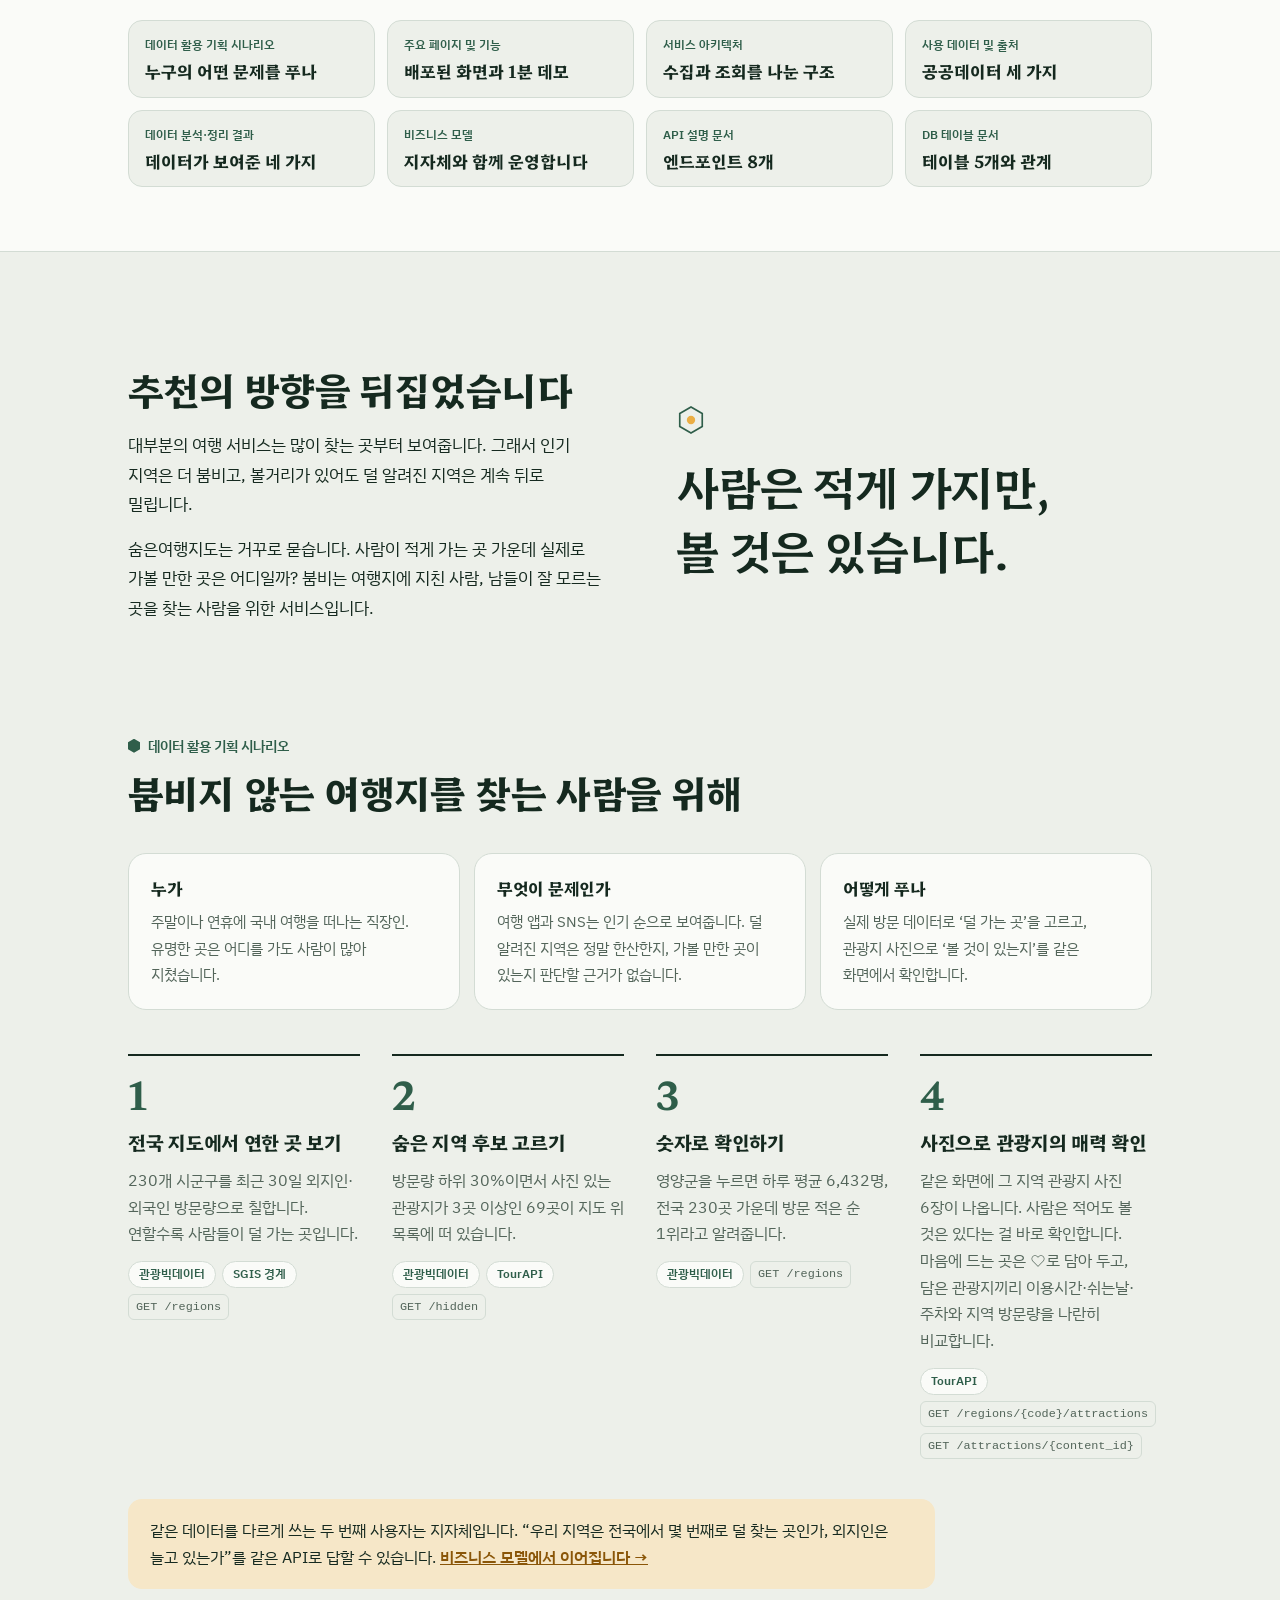
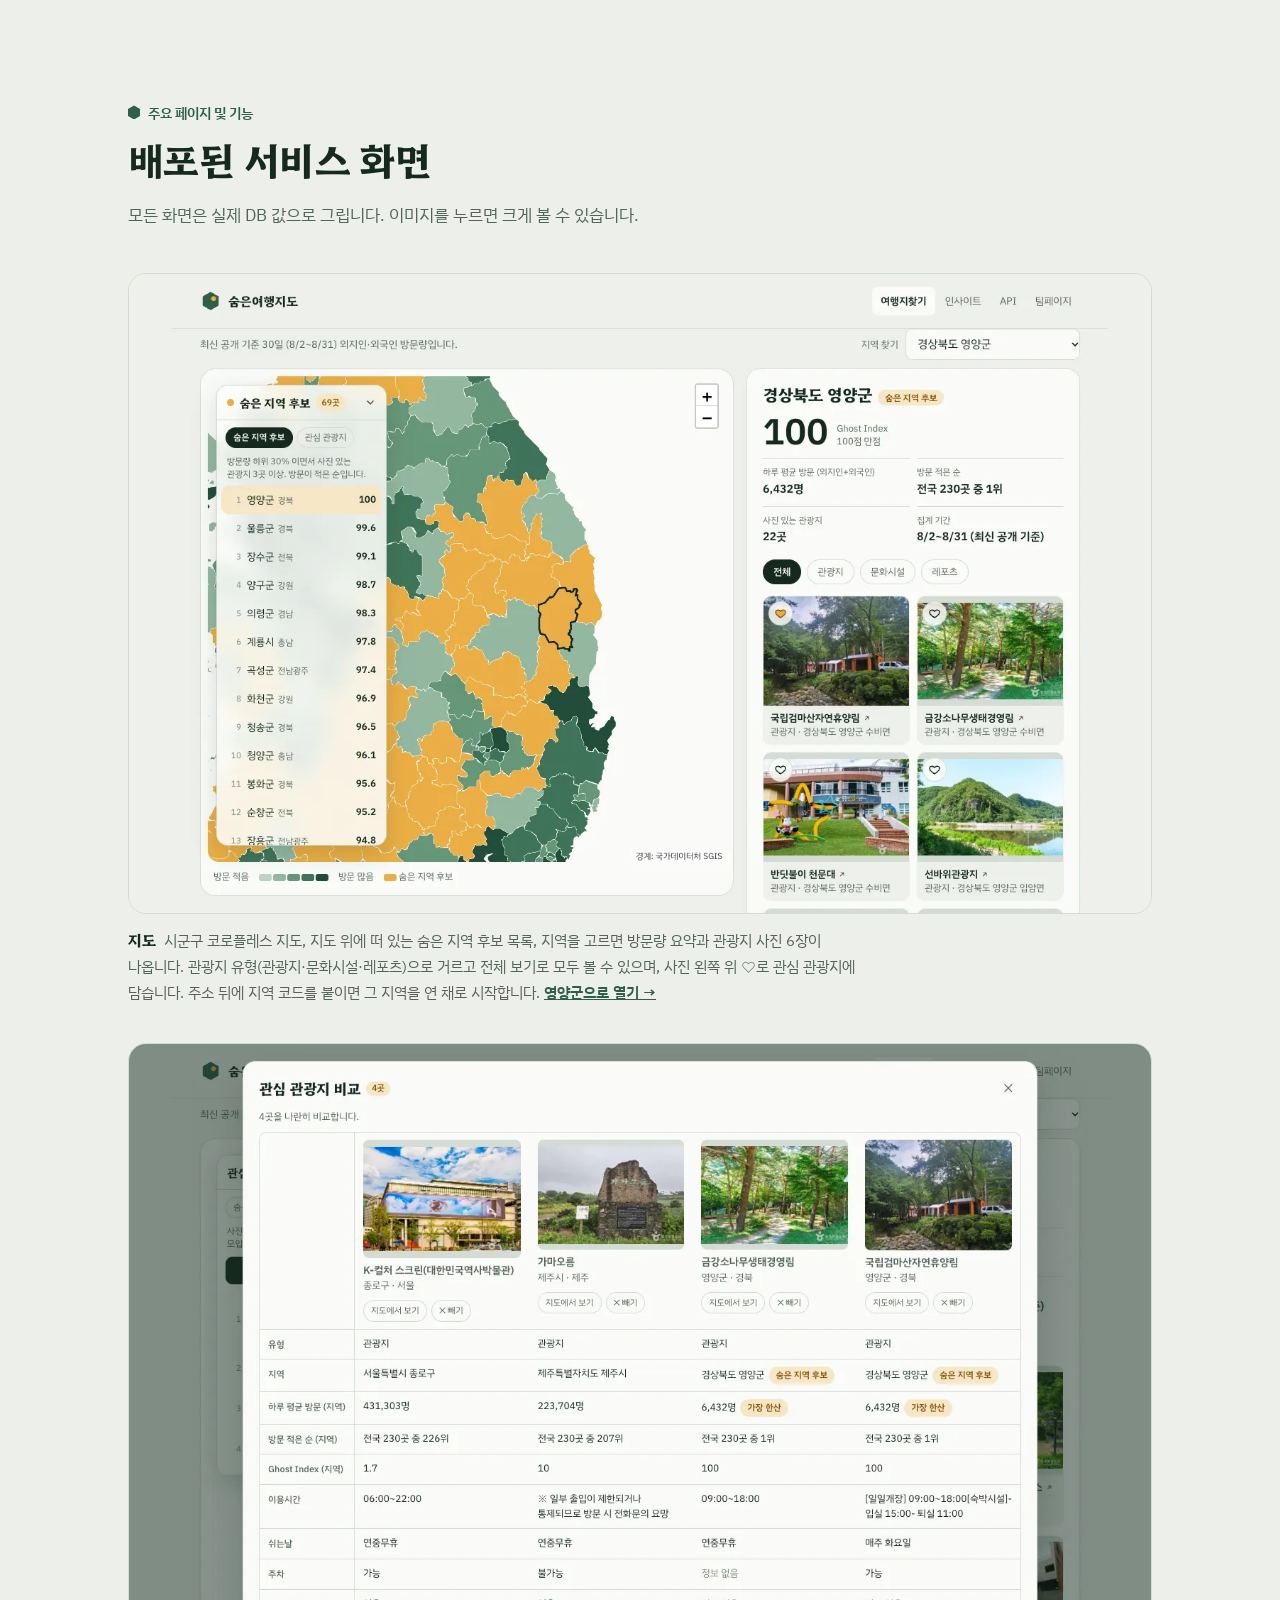
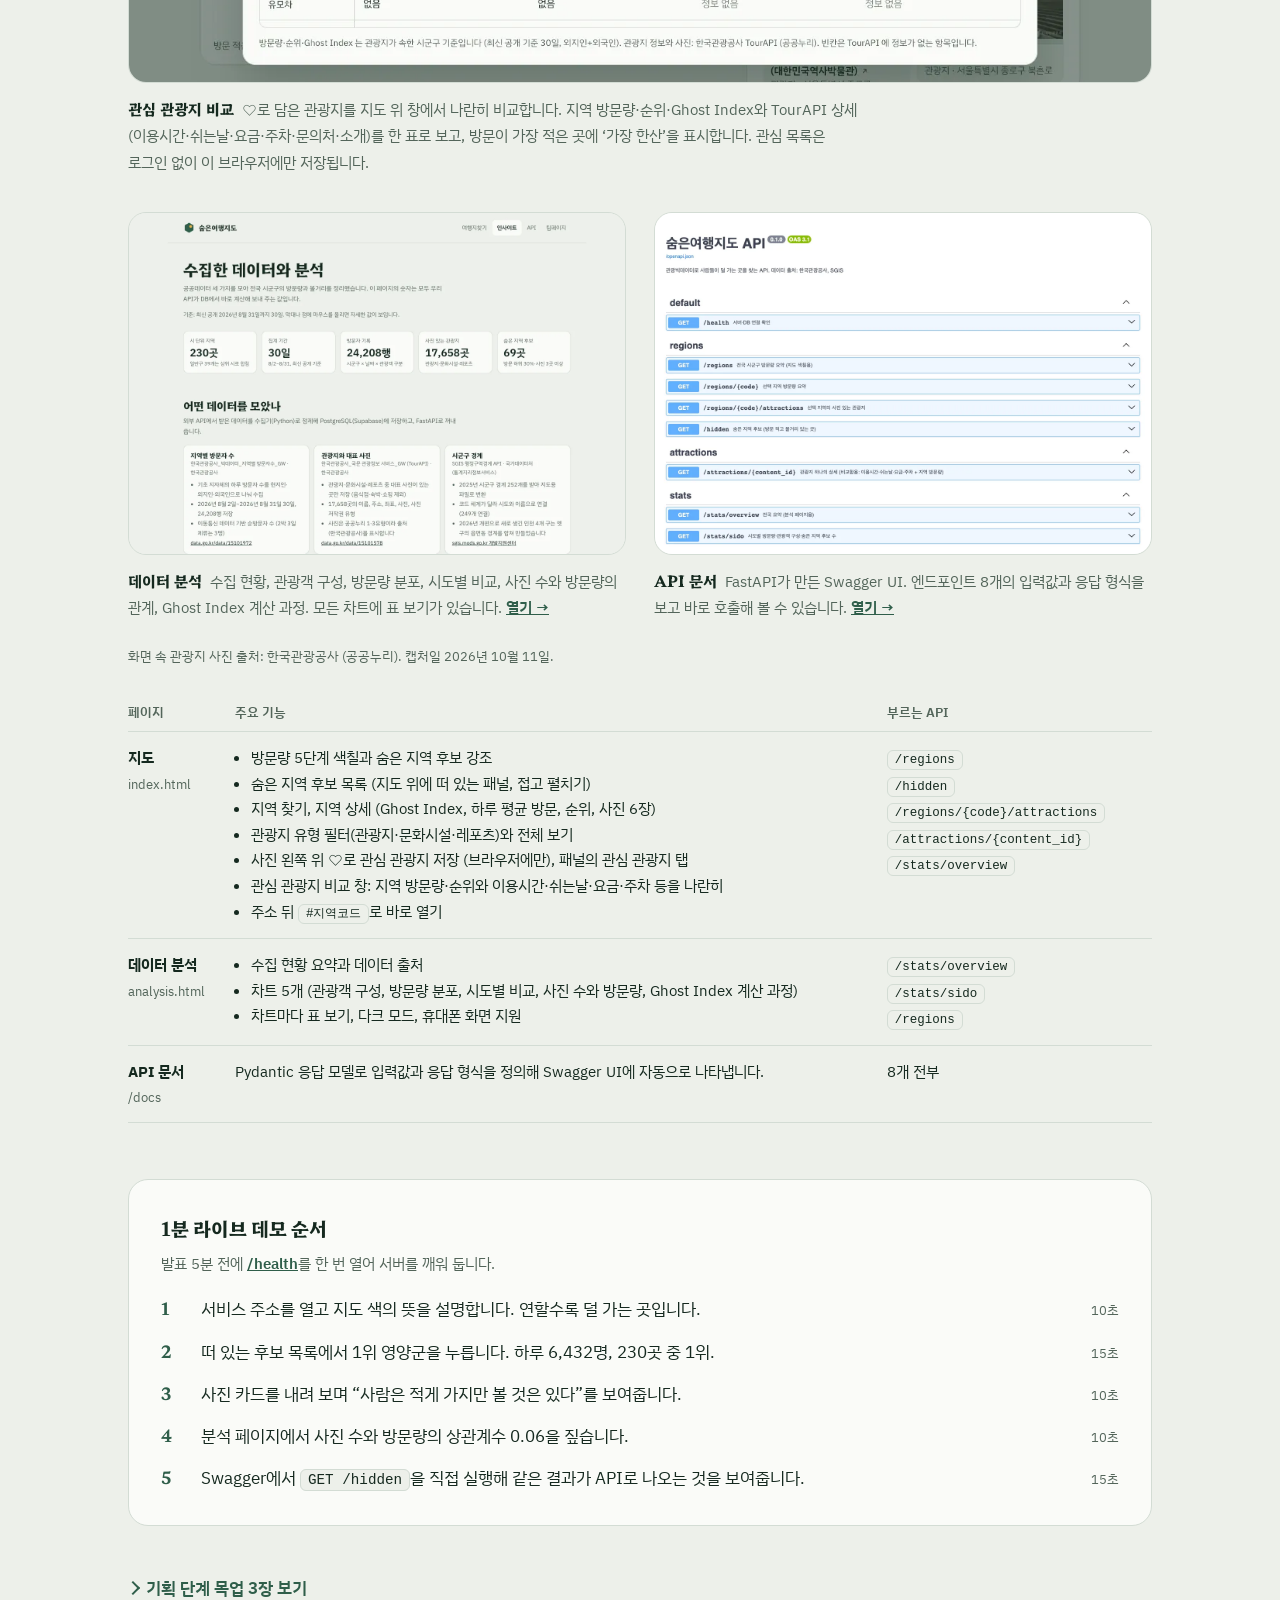
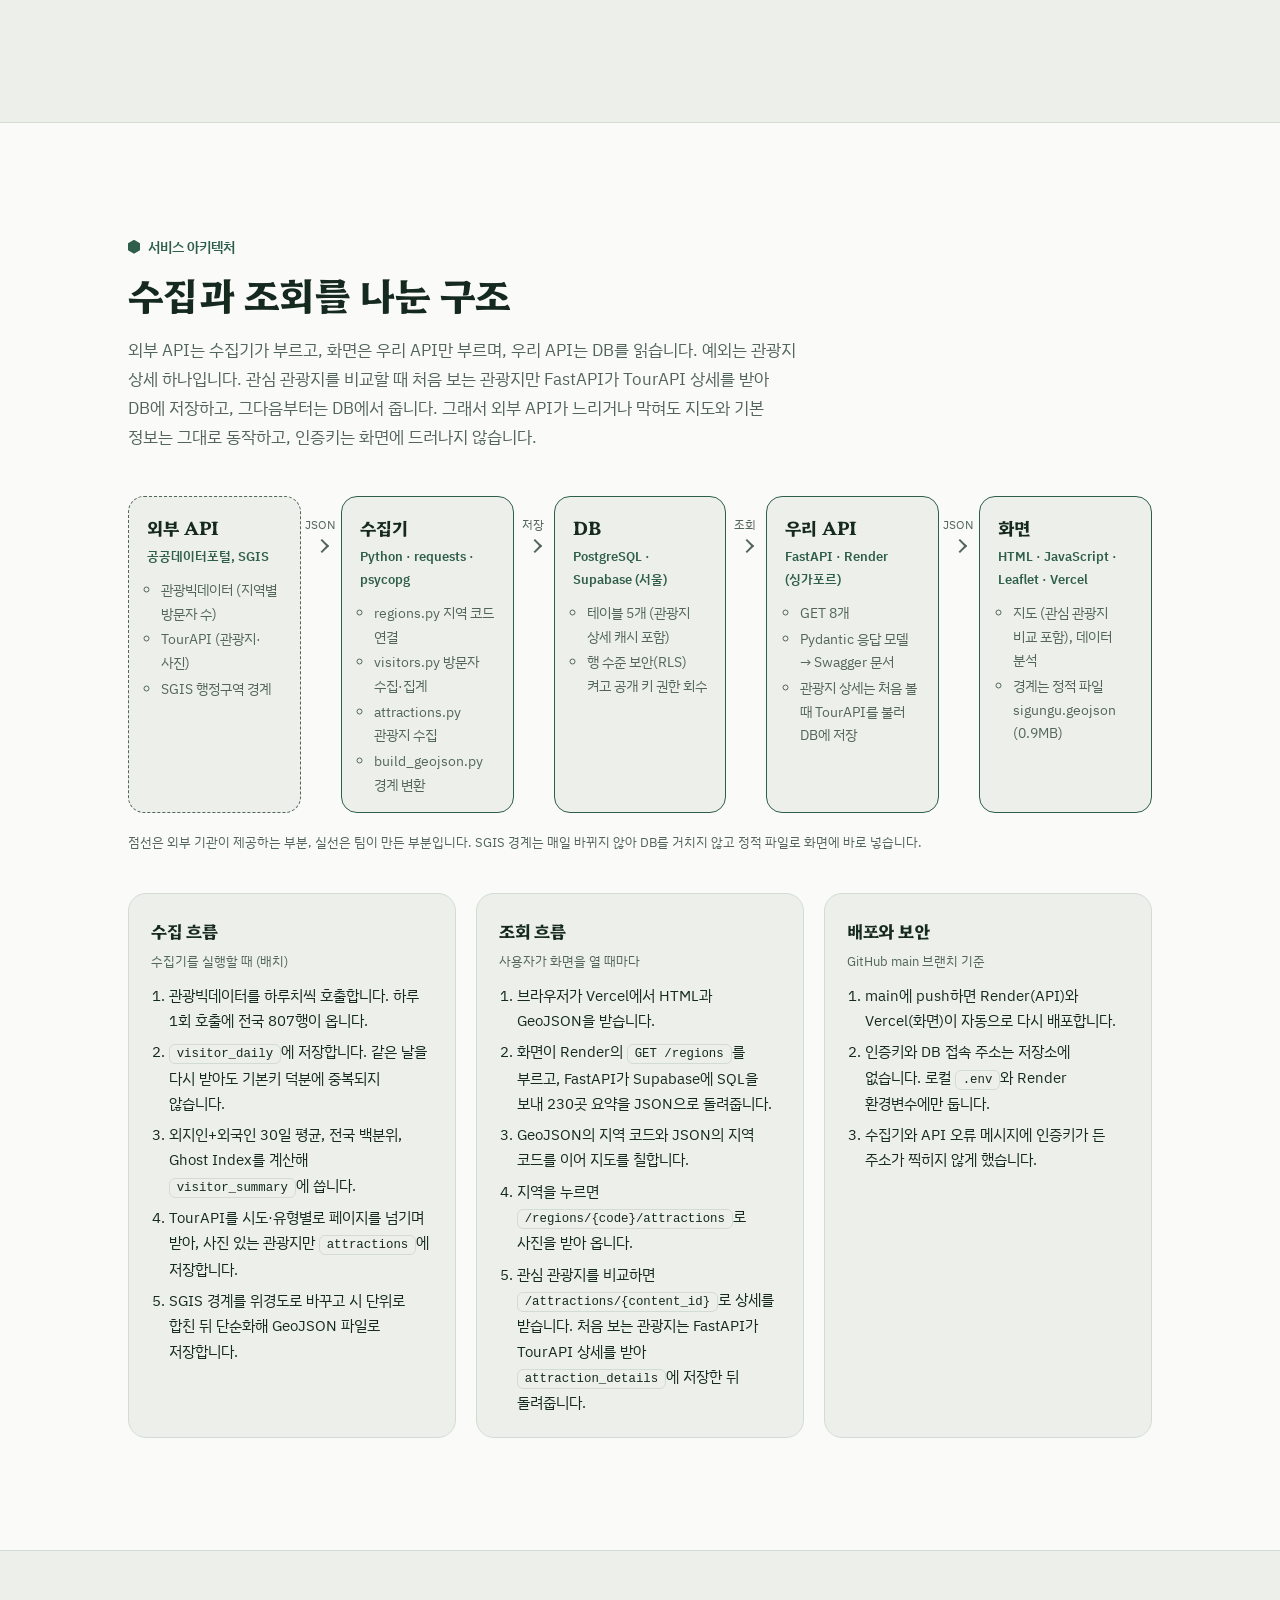
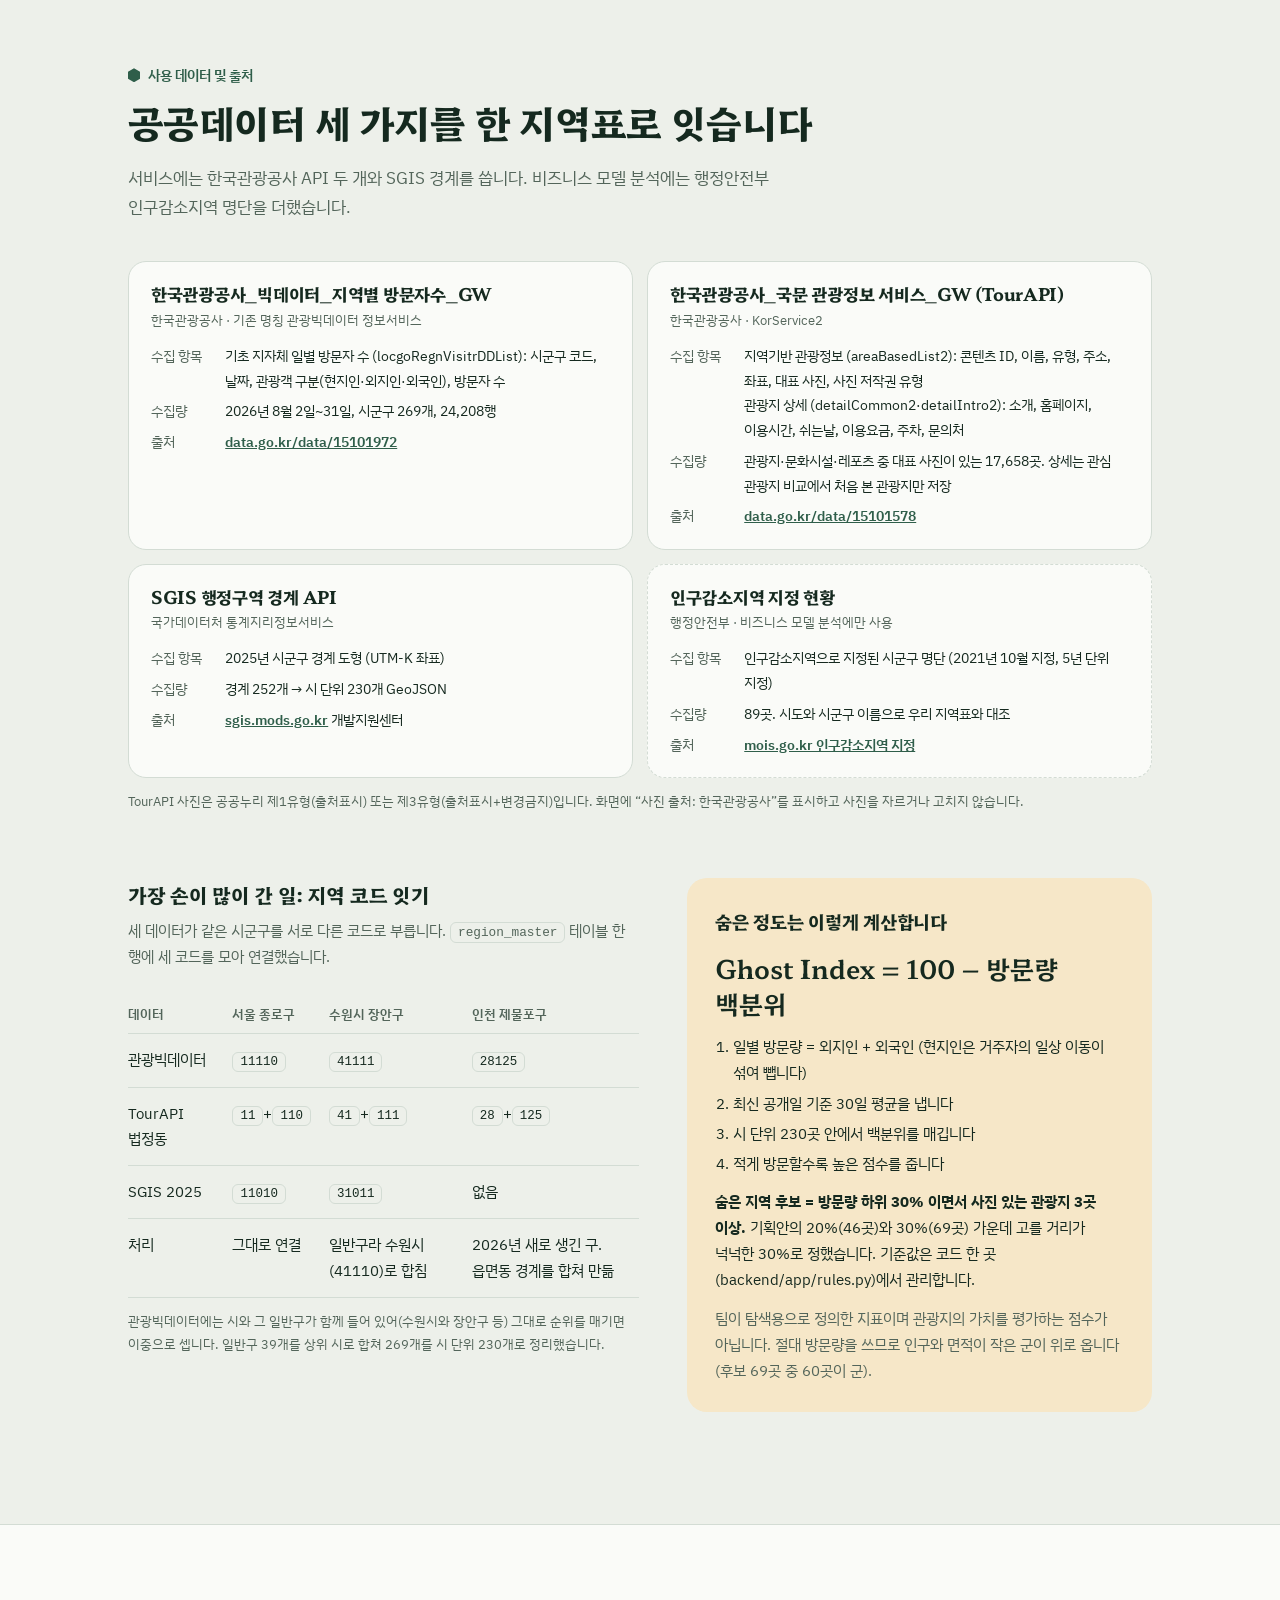
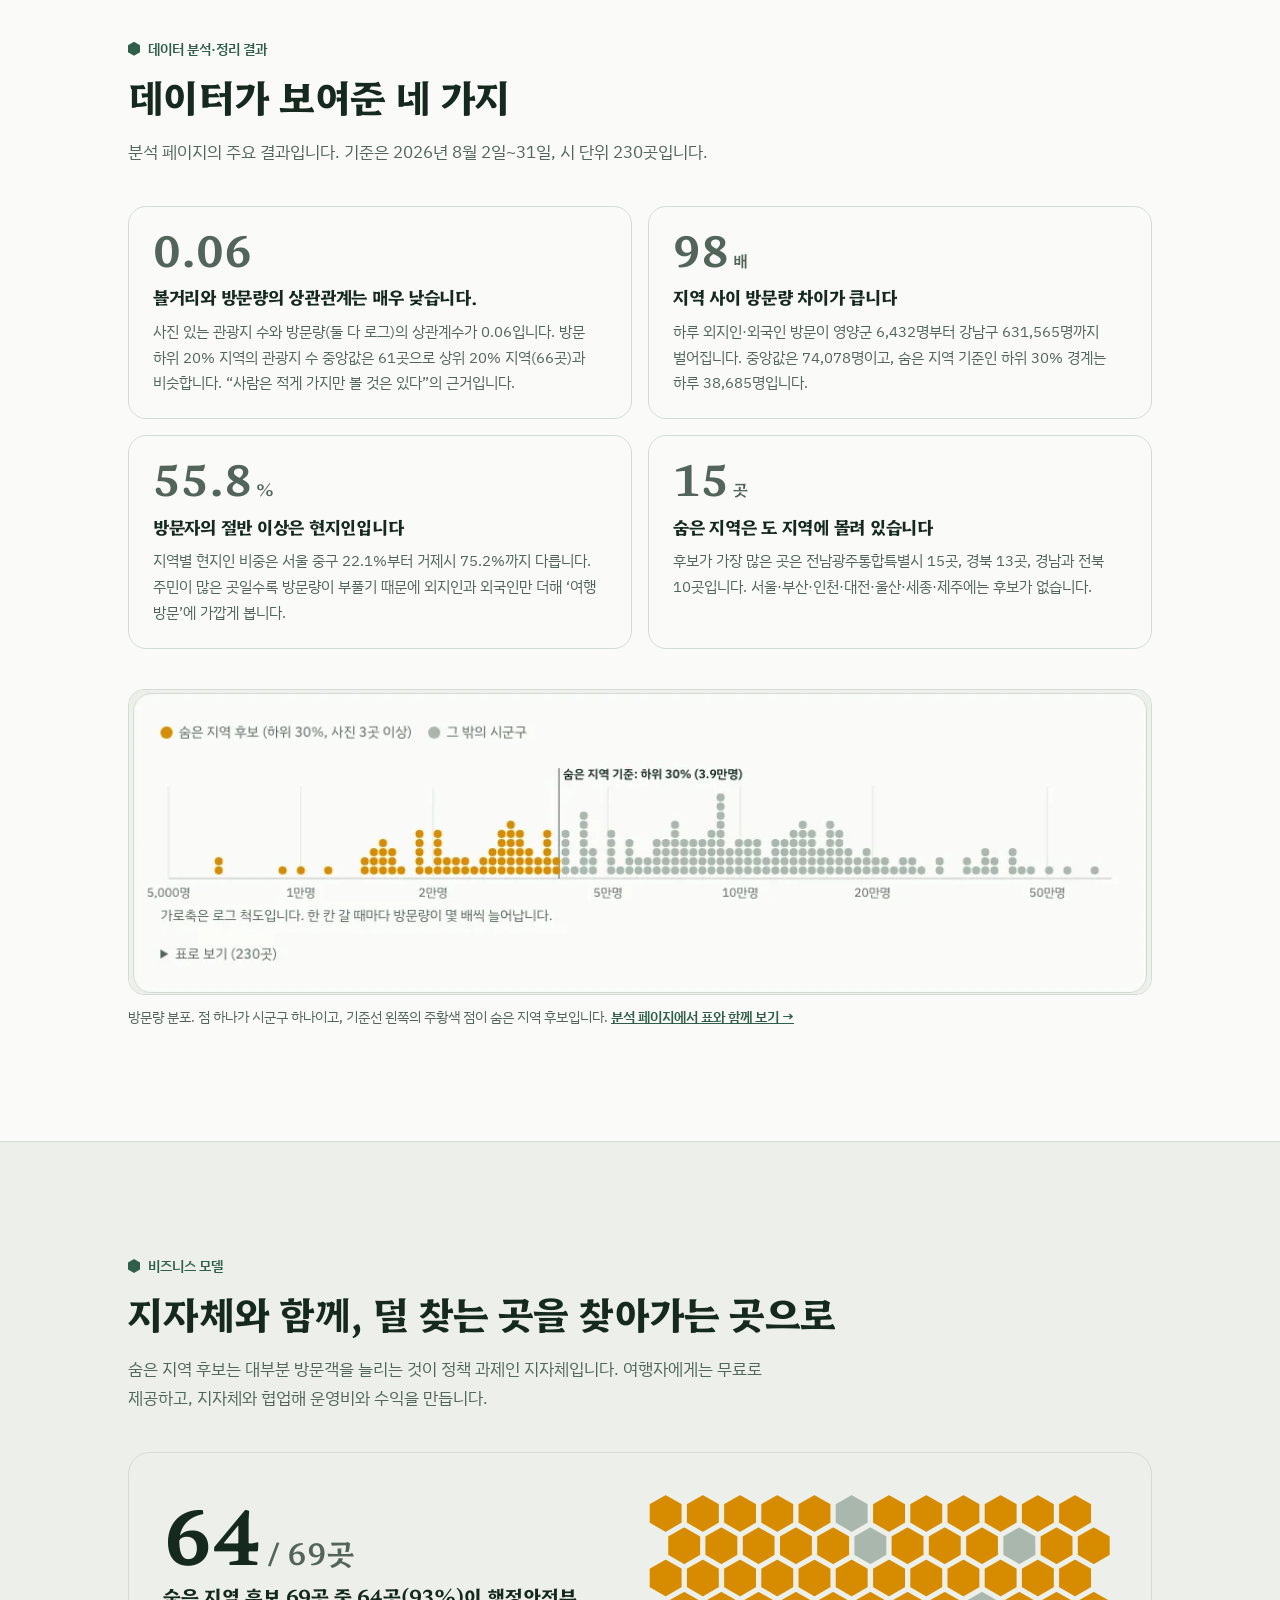
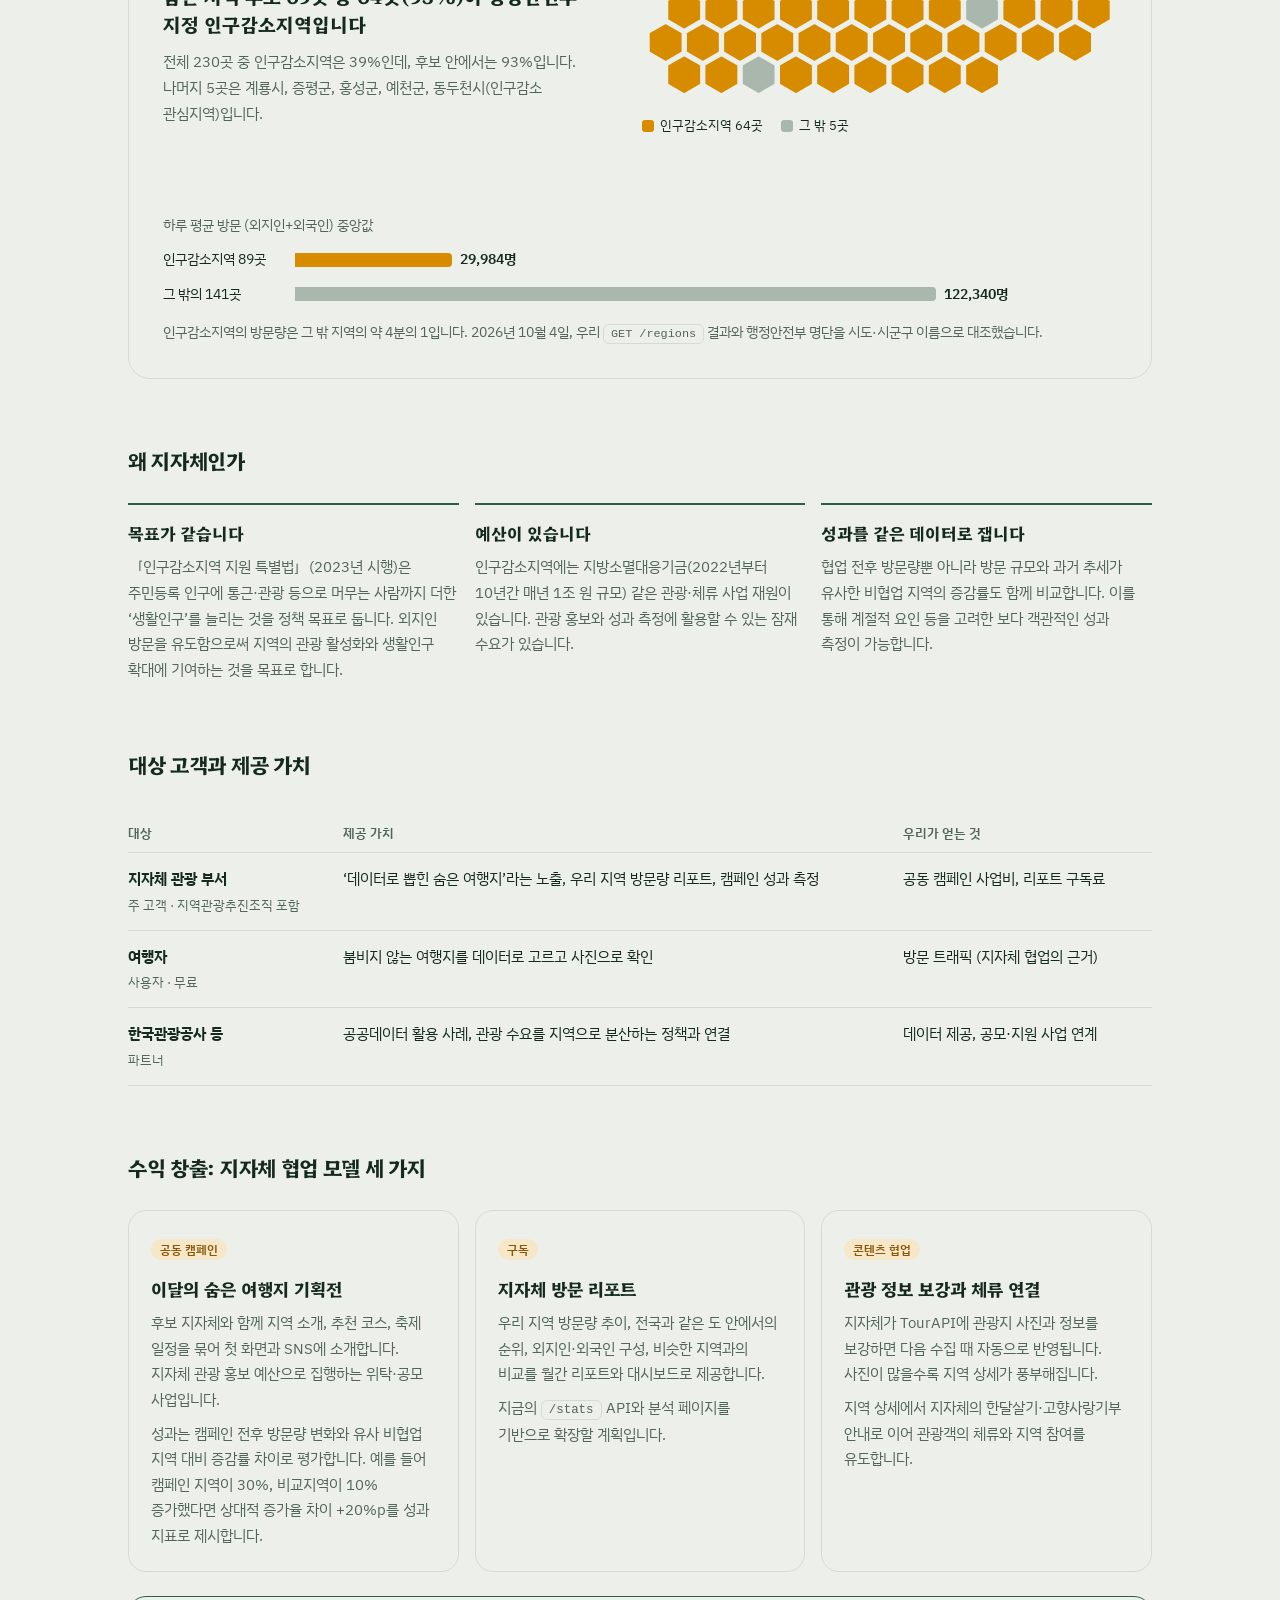
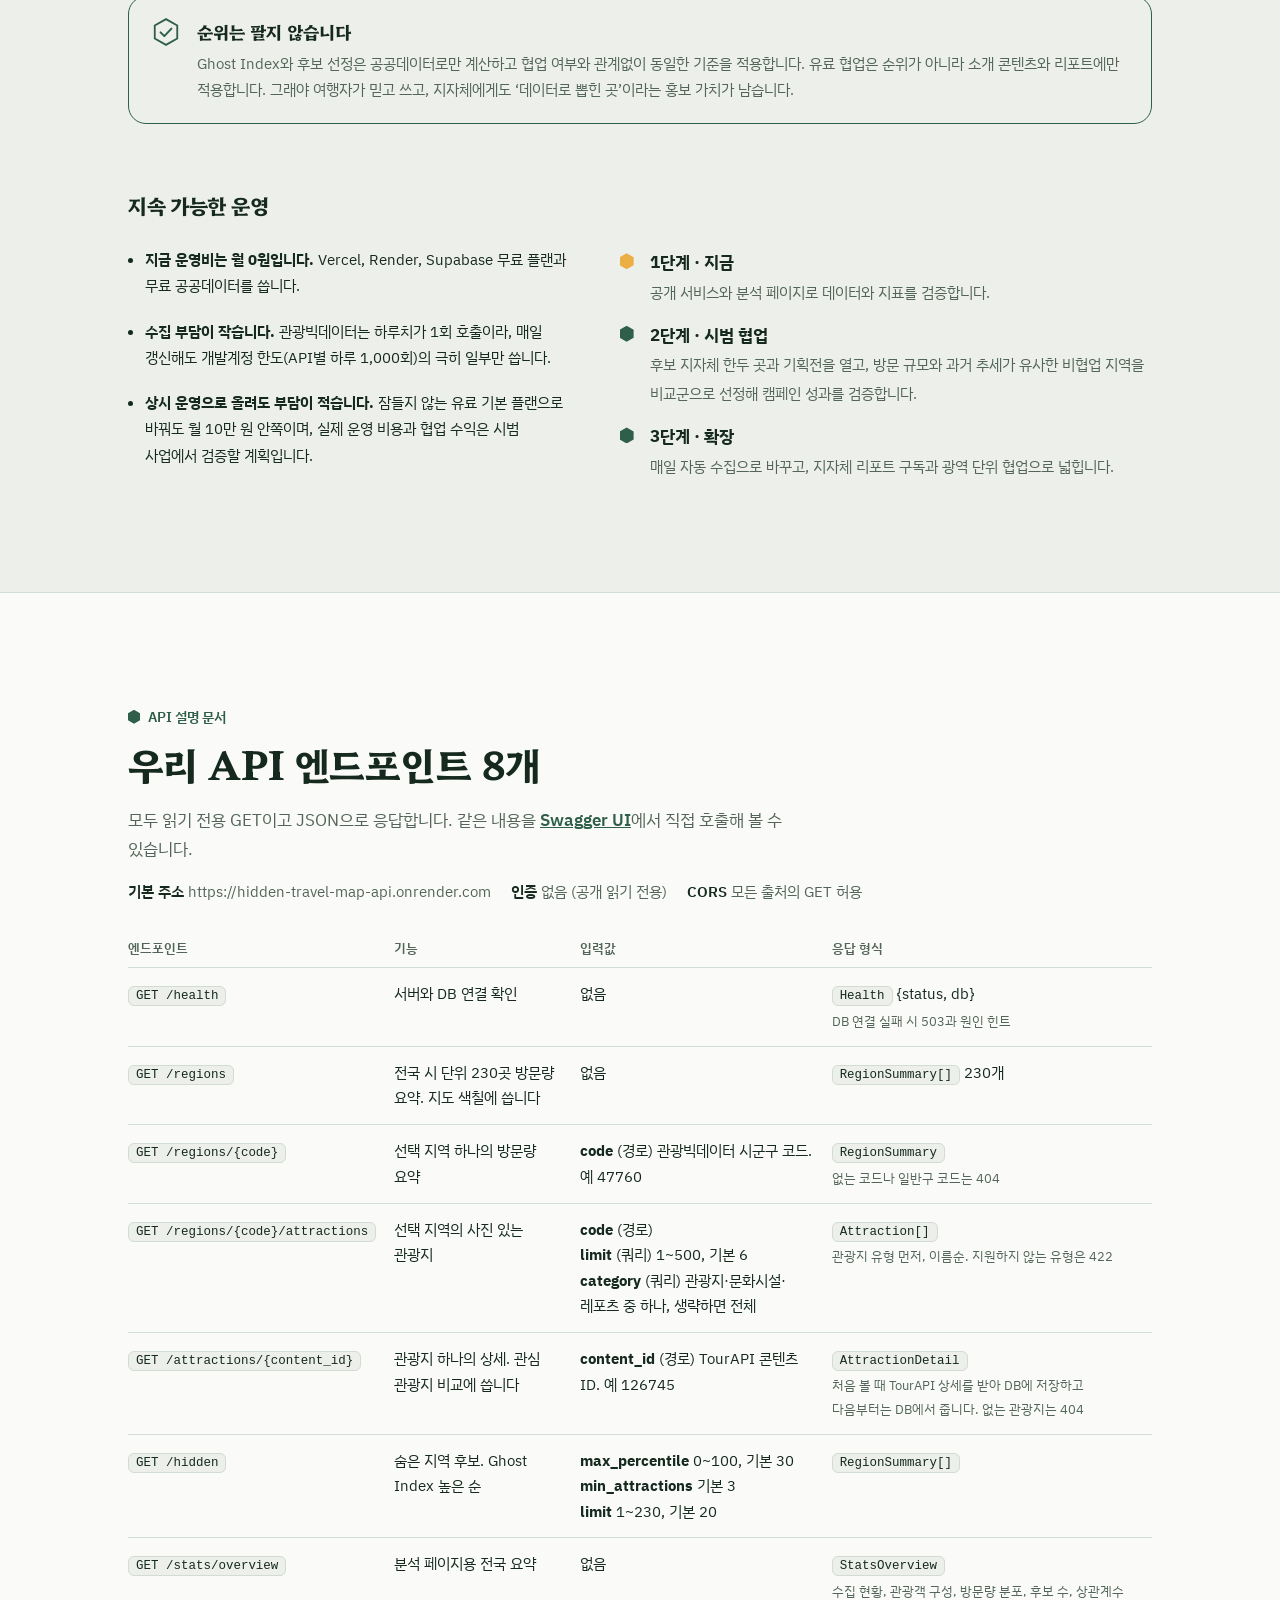
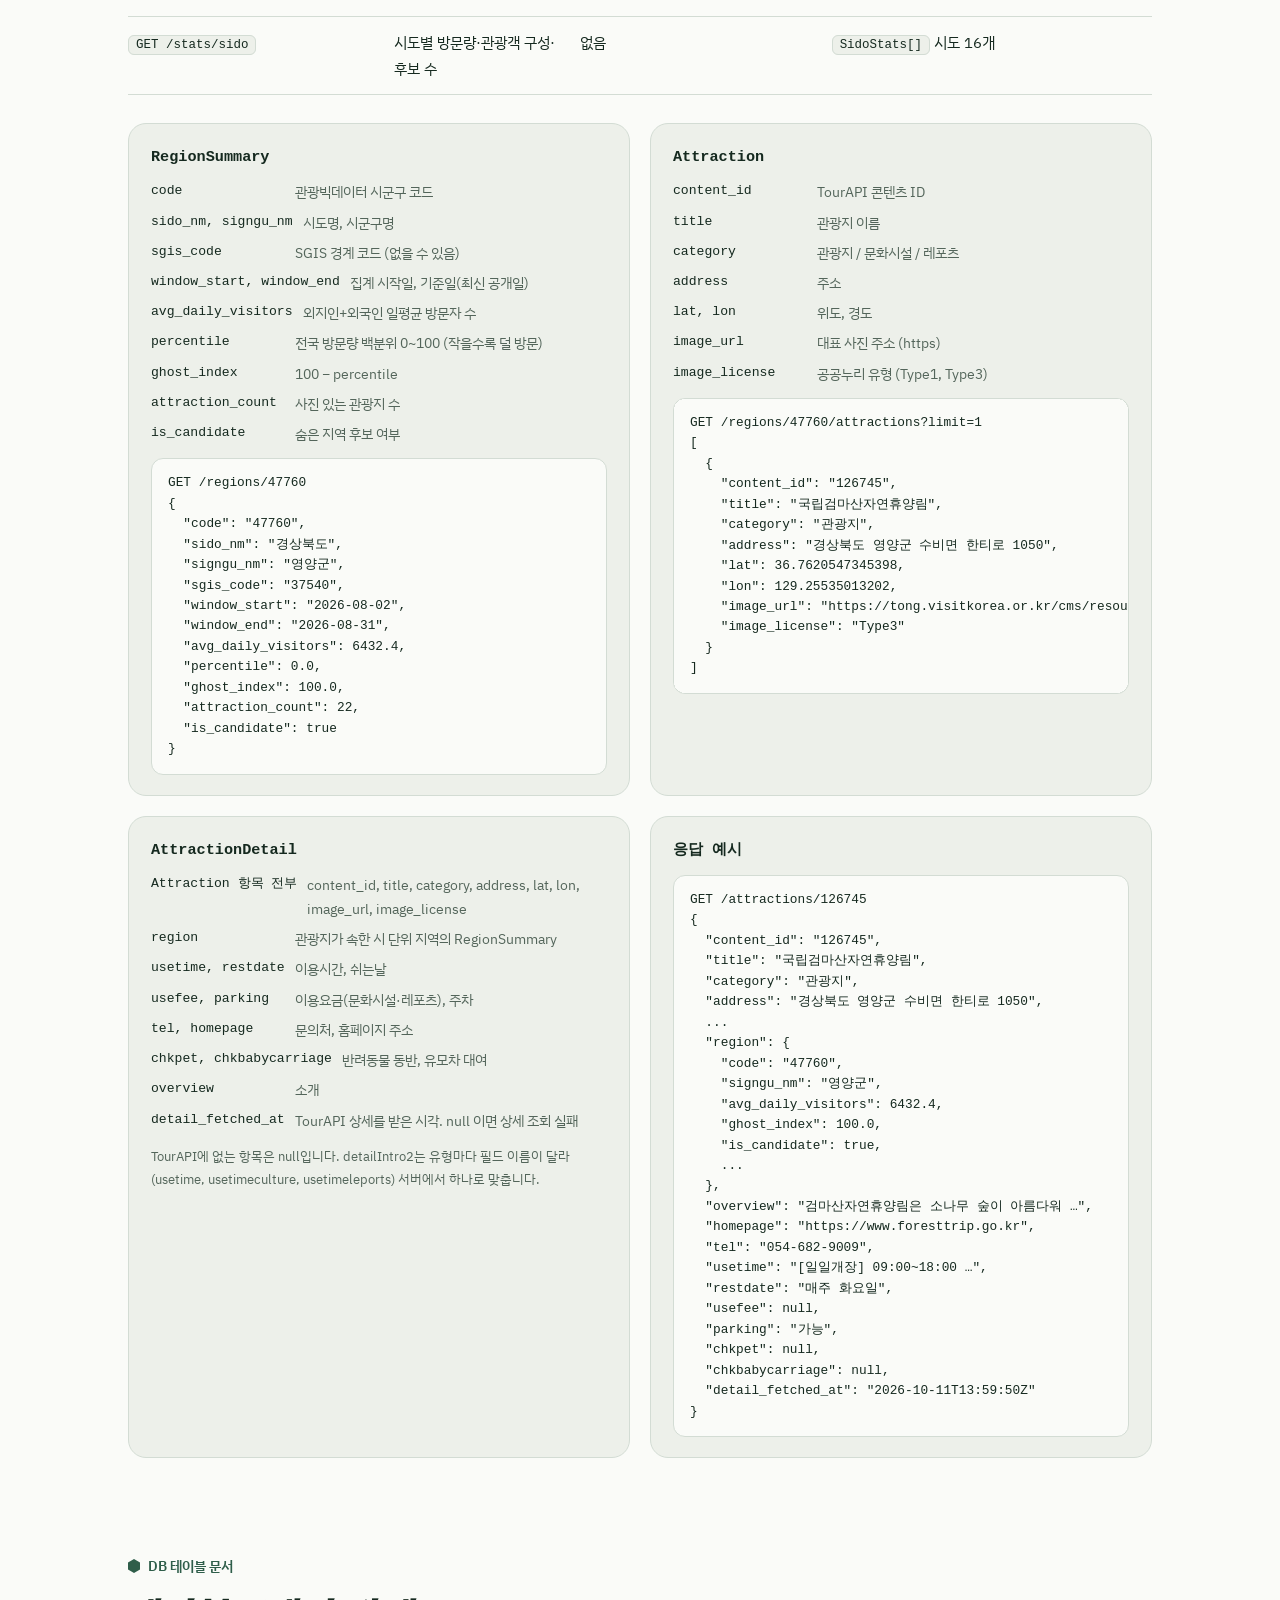
==== commit 5367681a: "docs: 관심 관광지 비교 반영 (팀 페이지·README·CLAUDE.md, 서비스 캡처 갱신) - 팀 페이지: 목차(엔드포인트 8개·테이블 5개), 시나리오 4단계에 ♡·비교," ====
--- a/docs/index.html
+++ b/docs/index.html
@@ -205,7 +205,7 @@
 
 /* screens */
 .shots{display:grid;gap:36px 28px;margin-top:44px}
-@media (min-width:880px){.shots{grid-template-columns:minmax(0,1fr) minmax(0,1fr)}.shots .shot:first-child{grid-column:1 / -1}}
+@media (min-width:880px){.shots{grid-template-columns:minmax(0,1fr) minmax(0,1fr)}.shots .shot:first-child,.shots .shot.wide{grid-column:1 / -1}}
 .shot{margin:0}
 .shot-btn{display:block;width:100%;padding:0;border:1px solid var(--line);border-radius:18px;overflow:hidden;background:var(--panel);cursor:zoom-in}
 .shot-btn img{display:block;width:100%;height:auto}
@@ -349,6 +349,13 @@
 .erd{margin-top:28px}
 .erd-hub{max-width:560px;margin-inline:auto}
 .erd-rels{display:grid;gap:44px;margin-top:44px;position:relative}
+/* attraction_details: attractions(셋째 칸) 바로 아래에 이어 붙인다 */
+.erd-sub{display:grid;margin-top:44px}
+@media (min-width:960px){
+  .erd-sub{grid-template-columns:repeat(3,minmax(0,1fr));gap:20px;margin-top:64px}
+  .erd-sub>.tcard{grid-column:3}
+  .erd-sub>.tcard.r::before{top:-64px;height:64px}
+}
 @media (min-width:960px){
   .erd-rels{grid-template-columns:repeat(3,minmax(0,1fr));gap:20px;margin-top:0;padding-top:64px}
   .erd-hub{position:relative}
@@ -534,8 +541,8 @@
       <li><a href="#data"><span class="toc-k">사용 데이터 및 출처</span><span class="toc-t">공공데이터 세 가지</span></a></li>
       <li><a href="#analysis"><span class="toc-k">데이터 분석·정리 결과</span><span class="toc-t">데이터가 보여준 네 가지</span></a></li>
       <li><a href="#bm"><span class="toc-k">비즈니스 모델</span><span class="toc-t">지자체와 함께 운영합니다</span></a></li>
-      <li><a href="#api"><span class="toc-k">API 설명 문서</span><span class="toc-t">엔드포인트 7개</span></a></li>
-      <li><a href="#db"><span class="toc-k">DB 테이블 문서</span><span class="toc-t">테이블 4개와 관계</span></a></li>
+      <li><a href="#api"><span class="toc-k">API 설명 문서</span><span class="toc-t">엔드포인트 8개</span></a></li>
+      <li><a href="#db"><span class="toc-k">DB 테이블 문서</span><span class="toc-t">테이블 5개와 관계</span></a></li>
     </ol>
   </div>
 </section>
@@ -588,7 +595,8 @@
       <span class="step-n" aria-hidden="true">4</span>
       <h3>사진으로 관광지의 매력 확인</h3>
       <p>같은 화면에 그 지역 관광지 사진 6장이 나옵니다. 사람은 적어도 볼 것은 있다는 걸 바로 확인합니다.</p>
-      <p class="uses"><span>TourAPI</span><code>GET /regions/{code}/attractions</code></p>
+      <p>마음에 드는 곳은 ♡로 담아 두고, 담은 관광지끼리 이용시간·쉬는날·주차와 지역 방문량을 나란히 비교합니다.</p>
+      <p class="uses"><span>TourAPI</span><code>GET /regions/{code}/attractions</code><code>GET /attractions/{content_id}</code></p>
     </li>
   </ol>
   <p class="also">같은 데이터를 다르게 쓰는 두 번째 사용자는 지자체입니다. “우리 지역은 전국에서 몇 번째로 덜 찾는 곳인가, 외지인은 늘고 있는가”를 같은 API로 답할 수 있습니다. <a href="#bm">비즈니스 모델에서 이어집니다 →</a></p>
@@ -597,13 +605,19 @@
 <section class="section wrap" id="screens" style="padding-top:0">
   <p class="kicker">주요 페이지 및 기능</p>
   <h2>배포된 서비스 화면</h2>
-  <p class="section-lead">세 화면 모두 실제 DB 값으로 그립니다. 이미지를 누르면 크게 볼 수 있습니다.</p>
+  <p class="section-lead">모든 화면은 실제 DB 값으로 그립니다. 이미지를 누르면 크게 볼 수 있습니다.</p>
   <div class="shots">
     <figure class="shot">
       <button type="button" class="shot-btn" aria-label="지도 화면 크게 보기">
-        <img src="images/service-map.webp" width="1440" height="900" loading="lazy" alt="지도 화면. 시군구를 방문량에 따라 초록 농도로 칠하고 숨은 지역 후보를 주황색으로 표시한 지도 위에 숨은 지역 후보 69곳 목록이 떠 있고, 오른쪽에 경북 영양군의 Ghost Index 100, 하루 평균 방문 6,432명, 방문 적은 순 230곳 중 1위, 관광지 사진 카드가 있습니다.">
+        <img src="images/service-map.webp" width="1440" height="900" loading="lazy" alt="지도 화면. 시군구를 방문량에 따라 초록 농도로 칠하고 숨은 지역 후보를 주황색으로 표시한 지도 위에 숨은 지역 후보 69곳 목록이 떠 있고, 목록 위에 숨은 지역 후보와 관심 관광지 탭이 있습니다. 오른쪽에 경북 영양군의 Ghost Index 100, 하루 평균 방문 6,432명, 방문 적은 순 230곳 중 1위, 사진 있는 관광지 22곳, 전체·관광지·문화시설·레포츠 유형 버튼과 관광지 사진 카드가 있고, 첫 사진 왼쪽 위의 하트가 채워져 있습니다.">
       </button>
-      <figcaption><strong>지도</strong><span>시군구 코로플레스 지도, 지도 위에 떠 있는 숨은 지역 후보 목록, 지역을 고르면 방문량 요약과 관광지 사진 6장이 나옵니다. 주소 뒤에 지역 코드를 붙이면 그 지역을 연 채로 시작합니다.</span> <a href="https://hidden-travel-map.vercel.app/#47760">영양군으로 열기 →</a></figcaption>
+      <figcaption><strong>지도</strong><span>시군구 코로플레스 지도, 지도 위에 떠 있는 숨은 지역 후보 목록, 지역을 고르면 방문량 요약과 관광지 사진 6장이 나옵니다. 관광지 유형(관광지·문화시설·레포츠)으로 거르고 전체 보기로 모두 볼 수 있으며, 사진 왼쪽 위 ♡로 관심 관광지에 담습니다. 주소 뒤에 지역 코드를 붙이면 그 지역을 연 채로 시작합니다.</span> <a href="https://hidden-travel-map.vercel.app/#47760">영양군으로 열기 →</a></figcaption>
+    </figure>
+    <figure class="shot wide">
+      <button type="button" class="shot-btn" aria-label="관심 관광지 비교 화면 크게 보기">
+        <img src="images/service-compare.webp" width="1440" height="900" loading="lazy" alt="관심 관광지 비교 창. 서울 종로구 K-컬처 스크린, 제주시 가마오름, 경북 영양군 금강소나무생태경영림과 국립검마산자연휴양림 네 곳을 사진과 함께 나란히 놓고, 유형, 지역, 하루 평균 방문, 방문 적은 순, Ghost Index, 이용시간, 쉬는날, 주차, 유모차를 비교합니다. 영양군 두 곳에는 숨은 지역 후보와 가장 한산 표시가 붙어 있습니다.">
+      </button>
+      <figcaption><strong>관심 관광지 비교</strong><span>♡로 담은 관광지를 지도 위 창에서 나란히 비교합니다. 지역 방문량·순위·Ghost Index와 TourAPI 상세(이용시간·쉬는날·요금·주차·문의처·소개)를 한 표로 보고, 방문이 가장 적은 곳에 ‘가장 한산’을 표시합니다. 관심 목록은 로그인 없이 이 브라우저에만 저장됩니다.</span></figcaption>
     </figure>
     <figure class="shot">
       <button type="button" class="shot-btn" aria-label="데이터 분석 화면 크게 보기">
@@ -613,26 +627,26 @@
     </figure>
     <figure class="shot">
       <button type="button" class="shot-btn" aria-label="Swagger API 문서 화면 크게 보기">
-        <img src="images/service-swagger.webp" width="1280" height="880" loading="lazy" alt="Swagger UI 화면. 숨은여행지도 API 아래 /health, /regions, /regions/{code}, /regions/{code}/attractions, /hidden, /stats/overview, /stats/sido 일곱 개 GET 엔드포인트가 있습니다.">
+        <img src="images/service-swagger.webp" width="1280" height="880" loading="lazy" alt="Swagger UI 화면. 숨은여행지도 API 아래 default, regions, attractions, stats 묶음으로 /health, /regions, /regions/{code}, /regions/{code}/attractions, /hidden, /attractions/{content_id}, /stats/overview, /stats/sido 여덟 개 GET 엔드포인트가 있습니다.">
       </button>
-      <figcaption><strong>API 문서</strong><span>FastAPI가 만든 Swagger UI. 엔드포인트 7개의 입력값과 응답 형식을 보고 바로 호출해 볼 수 있습니다.</span> <a href="https://hidden-travel-map-api.onrender.com/docs">열기 →</a></figcaption>
+      <figcaption><strong>API 문서</strong><span>FastAPI가 만든 Swagger UI. 엔드포인트 8개의 입력값과 응답 형식을 보고 바로 호출해 볼 수 있습니다.</span> <a href="https://hidden-travel-map-api.onrender.com/docs">열기 →</a></figcaption>
     </figure>
   </div>
-  <p class="shots-note">화면 속 관광지 사진 출처: 한국관광공사 (공공누리). 캡처일 2026년 10월 4일.</p>
+  <p class="shots-note">화면 속 관광지 사진 출처: 한국관광공사 (공공누리). 캡처일 2026년 10월 11일.</p>
 
   <div class="table-scroll">
     <table class="tbl">
       <thead><tr><th scope="col">페이지</th><th scope="col">주요 기능</th><th scope="col">부르는 API</th></tr></thead>
       <tbody>
         <tr><td class="nw"><b>지도</b><small>index.html</small></td>
-          <td><ul><li>방문량 5단계 색칠과 숨은 지역 후보 강조</li><li>숨은 지역 후보 목록 (지도 위에 떠 있는 패널, 접고 펼치기)</li><li>지역 찾기, 지역 상세 (Ghost Index, 하루 평균 방문, 순위, 사진 6장)</li><li>주소 뒤 <code>#지역코드</code>로 바로 열기</li></ul></td>
-          <td class="nw"><code>/regions</code><br><code>/hidden</code><br><code>/regions/{code}/attractions</code><br><code>/stats/overview</code></td></tr>
+          <td><ul><li>방문량 5단계 색칠과 숨은 지역 후보 강조</li><li>숨은 지역 후보 목록 (지도 위에 떠 있는 패널, 접고 펼치기)</li><li>지역 찾기, 지역 상세 (Ghost Index, 하루 평균 방문, 순위, 사진 6장)</li><li>관광지 유형 필터(관광지·문화시설·레포츠)와 전체 보기</li><li>사진 왼쪽 위 ♡로 관심 관광지 저장 (브라우저에만), 패널의 관심 관광지 탭</li><li>관심 관광지 비교 창: 지역 방문량·순위와 이용시간·쉬는날·요금·주차 등을 나란히</li><li>주소 뒤 <code>#지역코드</code>로 바로 열기</li></ul></td>
+          <td class="nw"><code>/regions</code><br><code>/hidden</code><br><code>/regions/{code}/attractions</code><br><code>/attractions/{content_id}</code><br><code>/stats/overview</code></td></tr>
         <tr><td class="nw"><b>데이터 분석</b><small>analysis.html</small></td>
           <td><ul><li>수집 현황 요약과 데이터 출처</li><li>차트 5개 (관광객 구성, 방문량 분포, 시도별 비교, 사진 수와 방문량, Ghost Index 계산 과정)</li><li>차트마다 표 보기, 다크 모드, 휴대폰 화면 지원</li></ul></td>
           <td class="nw"><code>/stats/overview</code><br><code>/stats/sido</code><br><code>/regions</code></td></tr>
         <tr><td class="nw"><b>API 문서</b><small>/docs</small></td>
           <td>Pydantic 응답 모델로 입력값과 응답 형식을 정의해 Swagger UI에 자동으로 나타냅니다.</td>
-          <td class="nw">7개 전부</td></tr>
+          <td class="nw">8개 전부</td></tr>
       </tbody>
     </table>
   </div>
@@ -679,7 +693,7 @@
   <div class="section wrap">
     <p class="kicker">서비스 아키텍처</p>
     <h2>수집과 조회를 나눈 구조</h2>
-    <p class="section-lead">외부 API는 수집기만 부릅니다. 화면은 우리 API만 부르고, 우리 API는 DB만 읽습니다. 그래서 외부 API가 느리거나 막혀도 서비스는 그대로 동작하고, 인증키는 화면에 드러나지 않습니다.</p>
+    <p class="section-lead">외부 API는 수집기가 부르고, 화면은 우리 API만 부르며, 우리 API는 DB를 읽습니다. 예외는 관광지 상세 하나입니다. 관심 관광지를 비교할 때 처음 보는 관광지만 FastAPI가 TourAPI 상세를 받아 DB에 저장하고, 그다음부터는 DB에서 줍니다. 그래서 외부 API가 느리거나 막혀도 지도와 기본 정보는 그대로 동작하고, 인증키는 화면에 드러나지 않습니다.</p>
 
     <ol class="arch">
       <li class="ext">
@@ -694,17 +708,17 @@
       </li>
       <li>
         <strong>DB</strong><span class="tech">PostgreSQL · Supabase (서울)</span>
-        <ul><li>테이블 4개</li><li>행 수준 보안(RLS) 켜고 공개 키 권한 회수</li></ul>
+        <ul><li>테이블 5개 (관광지 상세 캐시 포함)</li><li>행 수준 보안(RLS) 켜고 공개 키 권한 회수</li></ul>
         <span class="via">조회</span>
       </li>
       <li>
         <strong>우리 API</strong><span class="tech">FastAPI · Render (싱가포르)</span>
-        <ul><li>읽기 전용 GET 7개</li><li>Pydantic 응답 모델 → Swagger 문서</li></ul>
+        <ul><li>GET 8개</li><li>Pydantic 응답 모델 → Swagger 문서</li><li>관광지 상세는 처음 볼 때 TourAPI를 불러 DB에 저장</li></ul>
         <span class="via">JSON</span>
       </li>
       <li>
         <strong>화면</strong><span class="tech">HTML · JavaScript · Leaflet · Vercel</span>
-        <ul><li>지도, 데이터 분석</li><li>경계는 정적 파일 sigungu.geojson (0.9MB)</li></ul>
+        <ul><li>지도 (관심 관광지 비교 포함), 데이터 분석</li><li>경계는 정적 파일 sigungu.geojson (0.9MB)</li></ul>
       </li>
     </ol>
     <p class="flow-key">점선은 외부 기관이 제공하는 부분, 실선은 팀이 만든 부분입니다. SGIS 경계는 매일 바뀌지 않아 DB를 거치지 않고 정적 파일로 화면에 바로 넣습니다.</p>
@@ -729,6 +743,7 @@
           <li>화면이 Render의 <code>GET /regions</code>를 부르고, FastAPI가 Supabase에 SQL을 보내 230곳 요약을 JSON으로 돌려줍니다.</li>
           <li>GeoJSON의 지역 코드와 JSON의 지역 코드를 이어 지도를 칠합니다.</li>
           <li>지역을 누르면 <code>/regions/{code}/attractions</code>로 사진을 받아 옵니다.</li>
+          <li>관심 관광지를 비교하면 <code>/attractions/{content_id}</code>로 상세를 받습니다. 처음 보는 관광지는 FastAPI가 TourAPI 상세를 받아 <code>attraction_details</code>에 저장한 뒤 돌려줍니다.</li>
         </ol>
       </section>
       <section>
@@ -737,7 +752,7 @@
         <ol>
           <li>main에 push하면 Render(API)와 Vercel(화면)이 자동으로 다시 배포합니다.</li>
           <li>인증키와 DB 접속 주소는 저장소에 없습니다. 로컬 <code>.env</code>와 Render 환경변수에만 둡니다.</li>
-          <li>수집기 오류 메시지에 인증키가 든 주소가 찍히지 않게 했습니다.</li>
+          <li>수집기와 API 오류 메시지에 인증키가 든 주소가 찍히지 않게 했습니다.</li>
         </ol>
       </section>
     </div>
@@ -763,8 +778,8 @@
       <h3>한국관광공사_국문 관광정보 서비스_GW (TourAPI)</h3>
       <p class="org">한국관광공사 · KorService2</p>
       <dl>
-        <div><dt>수집 항목</dt><dd>지역기반 관광정보 (areaBasedList2): 콘텐츠 ID, 이름, 유형, 주소, 좌표, 대표 사진, 사진 저작권 유형</dd></div>
-        <div><dt>수집량</dt><dd>관광지·문화시설·레포츠 중 대표 사진이 있는 17,658곳</dd></div>
+        <div><dt>수집 항목</dt><dd>지역기반 관광정보 (areaBasedList2): 콘텐츠 ID, 이름, 유형, 주소, 좌표, 대표 사진, 사진 저작권 유형<br>관광지 상세 (detailCommon2·detailIntro2): 소개, 홈페이지, 이용시간, 쉬는날, 이용요금, 주차, 문의처</dd></div>
+        <div><dt>수집량</dt><dd>관광지·문화시설·레포츠 중 대표 사진이 있는 17,658곳. 상세는 관심 관광지 비교에서 처음 본 관광지만 저장</dd></div>
         <div><dt>출처</dt><dd><a href="https://www.data.go.kr/data/15101578/openapi.do">data.go.kr/data/15101578</a></dd></div>
       </dl>
     </article>
@@ -944,7 +959,7 @@
 <section class="band" id="docs">
   <div class="section wrap">
     <p class="kicker" id="api">API 설명 문서</p>
-    <h2>우리 API 엔드포인트 7개</h2>
+    <h2>우리 API 엔드포인트 8개</h2>
     <p class="section-lead">모두 읽기 전용 GET이고 JSON으로 응답합니다. 같은 내용을 <a href="https://hidden-travel-map-api.onrender.com/docs" style="color:var(--forest);font-weight:600">Swagger UI</a>에서 직접 호출해 볼 수 있습니다.</p>
     <p class="base"><span><b>기본 주소</b> https://hidden-travel-map-api.onrender.com</span><span><b>인증</b> 없음 (공개 읽기 전용)</span><span><b>CORS</b> 모든 출처의 GET 허용</span></p>
     <div class="table-scroll">
@@ -955,6 +970,7 @@
           <tr><td class="nw"><code>GET /regions</code></td><td>전국 시 단위 230곳 방문량 요약. 지도 색칠에 씁니다</td><td>없음</td><td><code>RegionSummary[]</code> 230개</td></tr>
           <tr><td class="nw"><code>GET /regions/{code}</code></td><td>선택 지역 하나의 방문량 요약</td><td><b>code</b> (경로) 관광빅데이터 시군구 코드. 예 47760</td><td><code>RegionSummary</code><small>없는 코드나 일반구 코드는 404</small></td></tr>
           <tr><td class="nw"><code>GET /regions/{code}/attractions</code></td><td>선택 지역의 사진 있는 관광지</td><td><b>code</b> (경로)<br><b>limit</b> (쿼리) 1~500, 기본 6<br><b>category</b> (쿼리) 관광지·문화시설·레포츠 중 하나, 생략하면 전체</td><td><code>Attraction[]</code><small>관광지 유형 먼저, 이름순. 지원하지 않는 유형은 422</small></td></tr>
+          <tr><td class="nw"><code>GET /attractions/{content_id}</code></td><td>관광지 하나의 상세. 관심 관광지 비교에 씁니다</td><td><b>content_id</b> (경로) TourAPI 콘텐츠 ID. 예 126745</td><td><code>AttractionDetail</code><small>처음 볼 때 TourAPI 상세를 받아 DB에 저장하고 다음부터는 DB에서 줍니다. 없는 관광지는 404</small></td></tr>
           <tr><td class="nw"><code>GET /hidden</code></td><td>숨은 지역 후보. Ghost Index 높은 순</td><td><b>max_percentile</b> 0~100, 기본 30<br><b>min_attractions</b> 기본 3<br><b>limit</b> 1~230, 기본 20</td><td><code>RegionSummary[]</code></td></tr>
           <tr><td class="nw"><code>GET /stats/overview</code></td><td>분석 페이지용 전국 요약</td><td>없음</td><td><code>StatsOverview</code><small>수집 현황, 관광객 구성, 방문량 분포, 후보 수, 상관계수</small></td></tr>
           <tr><td class="nw"><code>GET /stats/sido</code></td><td>시도별 방문량·관광객 구성·후보 수</td><td>없음</td><td><code>SidoStats[]</code> 시도 16개</td></tr>
@@ -1016,11 +1032,54 @@
   }
 ]</pre>
       </div>
+      <div class="schema">
+        <h4>AttractionDetail</h4>
+        <dl>
+          <div><dt>Attraction 항목 전부</dt><dd>content_id, title, category, address, lat, lon, image_url, image_license</dd></div>
+          <div><dt>region</dt><dd>관광지가 속한 시 단위 지역의 RegionSummary</dd></div>
+          <div><dt>usetime, restdate</dt><dd>이용시간, 쉬는날</dd></div>
+          <div><dt>usefee, parking</dt><dd>이용요금(문화시설·레포츠), 주차</dd></div>
+          <div><dt>tel, homepage</dt><dd>문의처, 홈페이지 주소</dd></div>
+          <div><dt>chkpet, chkbabycarriage</dt><dd>반려동물 동반, 유모차 대여</dd></div>
+          <div><dt>overview</dt><dd>소개</dd></div>
+          <div><dt>detail_fetched_at</dt><dd>TourAPI 상세를 받은 시각. null 이면 상세 조회 실패</dd></div>
+        </dl>
+        <p class="fine">TourAPI에 없는 항목은 null입니다. detailIntro2는 유형마다 필드 이름이 달라(usetime, usetimeculture, usetimeleports) 서버에서 하나로 맞춥니다.</p>
+      </div>
+      <div class="schema">
+        <h4>응답 예시</h4>
+        <pre class="json" aria-label="GET /attractions/126745 응답 예시">GET /attractions/126745
+{
+  "content_id": "126745",
+  "title": "국립검마산자연휴양림",
+  "category": "관광지",
+  "address": "경상북도 영양군 수비면 한티로 1050",
+  ...
+  "region": {
+    "code": "47760",
+    "signgu_nm": "영양군",
+    "avg_daily_visitors": 6432.4,
+    "ghost_index": 100.0,
+    "is_candidate": true,
+    ...
+  },
+  "overview": "검마산자연휴양림은 소나무 숲이 아름다워 …",
+  "homepage": "https://www.foresttrip.go.kr",
+  "tel": "054-682-9009",
+  "usetime": "[일일개장] 09:00~18:00 …",
+  "restdate": "매주 화요일",
+  "usefee": null,
+  "parking": "가능",
+  "chkpet": null,
+  "chkbabycarriage": null,
+  "detail_fetched_at": "2026-10-11T13:59:50Z"
+}</pre>
+      </div>
     </div>
 
     <p class="kicker" id="db" style="margin-top:96px">DB 테이블 문서</p>
-    <h2>테이블 4개와 관계</h2>
-    <p class="section-lead">Supabase PostgreSQL에 있습니다. 모든 테이블이 <code>region_master</code>의 <code>region_id</code>를 외래키로 가리킵니다. 정의와 주석은 저장소의 <a href="https://github.com/KuJae/hidden-travel-map/blob/main/db/schema.sql" style="color:var(--forest);font-weight:600">db/schema.sql</a>에 있습니다.</p>
+    <h2>테이블 5개와 관계</h2>
+    <p class="section-lead">Supabase PostgreSQL에 있습니다. 방문·관광지 테이블은 <code>region_master</code>의 <code>region_id</code>를, 관광지 상세는 <code>attractions</code>의 <code>content_id</code>를 외래키로 가리킵니다. 정의와 주석은 저장소의 <a href="https://github.com/KuJae/hidden-travel-map/blob/main/db/schema.sql" style="color:var(--forest);font-weight:600">db/schema.sql</a>에 있습니다.</p>
 
     <div class="erd">
       <div class="tcard erd-hub">
@@ -1077,8 +1136,24 @@
           </ul>
         </div>
       </div>
-    </div>
-    <p class="fine" style="margin-top:28px">보안: 네 테이블 모두 행 수준 보안(RLS)을 켜고 Supabase 공개 키(anon)의 권한을 회수했습니다. FastAPI와 수집기는 서버 쪽 계정으로만 접속합니다.</p>
+      <div class="erd-sub">
+        <div class="tcard r">
+          <span class="rel">attractions 1 : 0..1</span>
+          <h4>attraction_details <small>관광지 상세 · 비교할 때 채움</small></h4>
+          <p>TourAPI 상세를 관광지마다 처음 비교할 때 받아 저장합니다. 17,658곳을 미리 받으면 하루 호출 한도(1,000건)를 넘기 때문입니다.</p>
+          <ul class="cols">
+            <li><b>content_id<span class="k pk">PK</span><span class="k fk">FK</span></b><i>TEXT</i><small>attractions.content_id</small></li>
+            <li><b>usetime, restdate</b><i>TEXT</i><small>이용시간, 쉬는날</small></li>
+            <li><b>usefee, parking</b><i>TEXT</i><small>이용요금, 주차</small></li>
+            <li><b>tel, homepage</b><i>TEXT</i><small>문의처, 홈페이지</small></li>
+            <li><b>chkpet, chkbabycarriage</b><i>TEXT</i><small>반려동물, 유모차</small></li>
+            <li><b>overview</b><i>TEXT</i><small>소개</small></li>
+            <li><b>fetched_at</b><i>TIMESTAMPTZ</i><small>TourAPI에서 받은 시각</small></li>
+          </ul>
+        </div>
+      </div>
+    </div>
+    <p class="fine" style="margin-top:28px">보안: 다섯 테이블 모두 행 수준 보안(RLS)을 켜고 Supabase 공개 키(anon)의 권한을 회수했습니다. FastAPI와 수집기는 서버 쪽 계정으로만 접속합니다.</p>
   </div>
 </section>
 
@@ -1104,6 +1179,12 @@
     <li><h3>오류 메시지에 인증키가 찍혔습니다</h3>
       <p><b>원인</b><span>공공데이터포털 연결이 가끔 30초 넘게 끊기는데, 이때 오류에 인증키가 든 주소가 그대로 나왔습니다.</span></p>
       <p><b>해결</b><span>3번까지 재시도하고, 오류 메시지에서 주소를 뺐습니다.</span></p></li>
+    <li><h3>관광지 상세는 미리 받을 수 없었습니다</h3>
+      <p><b>원인</b><span>비교에 쓸 이용시간·쉬는날 같은 상세는 관광지마다 따로 불러야 해서, 17,658곳을 미리 받으면 하루 호출 한도(1,000건)를 크게 넘습니다. 필드 이름도 유형마다 달랐습니다(usetime, usetimeculture, usetimeleports).</span></p>
+      <p><b>해결</b><span>관심 관광지를 비교할 때 처음 보는 관광지만 받아 <code>attraction_details</code>에 저장하고, 필드 이름은 서버에서 하나로 맞췄습니다.</span></p></li>
+    <li><h3>운영 서버에서만 인증키가 거절됐습니다</h3>
+      <p><b>원인</b><span>로컬에서는 되던 상세 조회가 Render에서는 ‘등록되지 않은 서비스키’로 실패했습니다. 환경변수에 들어간 값이 로컬 키와 달랐는데, 키를 화면에 띄울 수 없어 눈으로 비교하기 어려웠습니다.</span></p>
+      <p><b>해결</b><span>실패 로그에 키 대신 길이와 지문(SHA-256 앞 8자리)만 남겨 로컬 키와 비교해 찾고 다시 넣었습니다. 붙여 넣을 때 섞이기 쉬운 따옴표·공백은 서버가 떼고 씁니다.</span></p></li>
   </ul>
 </section>
 
@@ -1149,11 +1230,11 @@
       <li><strong>사용 데이터 및 출처:</strong> 관광빅데이터·TourAPI·SGIS의 제공 기관, 출처 URL, 수집 항목과 활용 방식을 정리했습니다.</li>
       <li><strong>데이터 활용 기획 시나리오:</strong> 여행자의 숨은 여행지 탐색 문제와 지자체의 관광 활성화 수요를 연결한 서비스 활용 시나리오를 제시합니다.</li>
       <li><strong>비즈니스 모델:</strong> 지자체 공동 캠페인·방문 리포트·콘텐츠 협업을 통한 수익 창출과 지속 운영 방안을 제시합니다.</li>
-      <li><strong>주요 페이지 및 기능:</strong> 전국 방문량 지도, 지역별 상세 정보, 관광지 사진, 데이터 분석 페이지와 API 문서를 구현했습니다.</li>
+      <li><strong>주요 페이지 및 기능:</strong> 전국 방문량 지도, 지역별 상세 정보, 관광지 사진, 관심 관광지 저장·비교, 데이터 분석 페이지와 API 문서를 구현했습니다.</li>
       <li><strong>데이터 분석·정리 결과:</strong> 방문량 분포·지역별 비교·관광지 수와 방문량의 관계 등을 분석하고 주요 결과를 제시합니다.</li>
     </ul>
   </div>
-  <p class="scope">이번에는 AI 추천, 날씨, 맛집, 숙박, 여행 코스, 개인화를 넣지 않았습니다. 
+  <p class="scope">이번에는 AI 추천, 날씨, 맛집, 숙박, 여행 코스, 로그인·맞춤 추천 같은 개인화를 넣지 않았습니다 (관심 관광지는 로그인 없이 브라우저에만 저장합니다).
     키워드 검색(OpenSearch)과 매일 자동 수집은 향후 단계로 남겼습니다.</p>
 </section>
 </main>
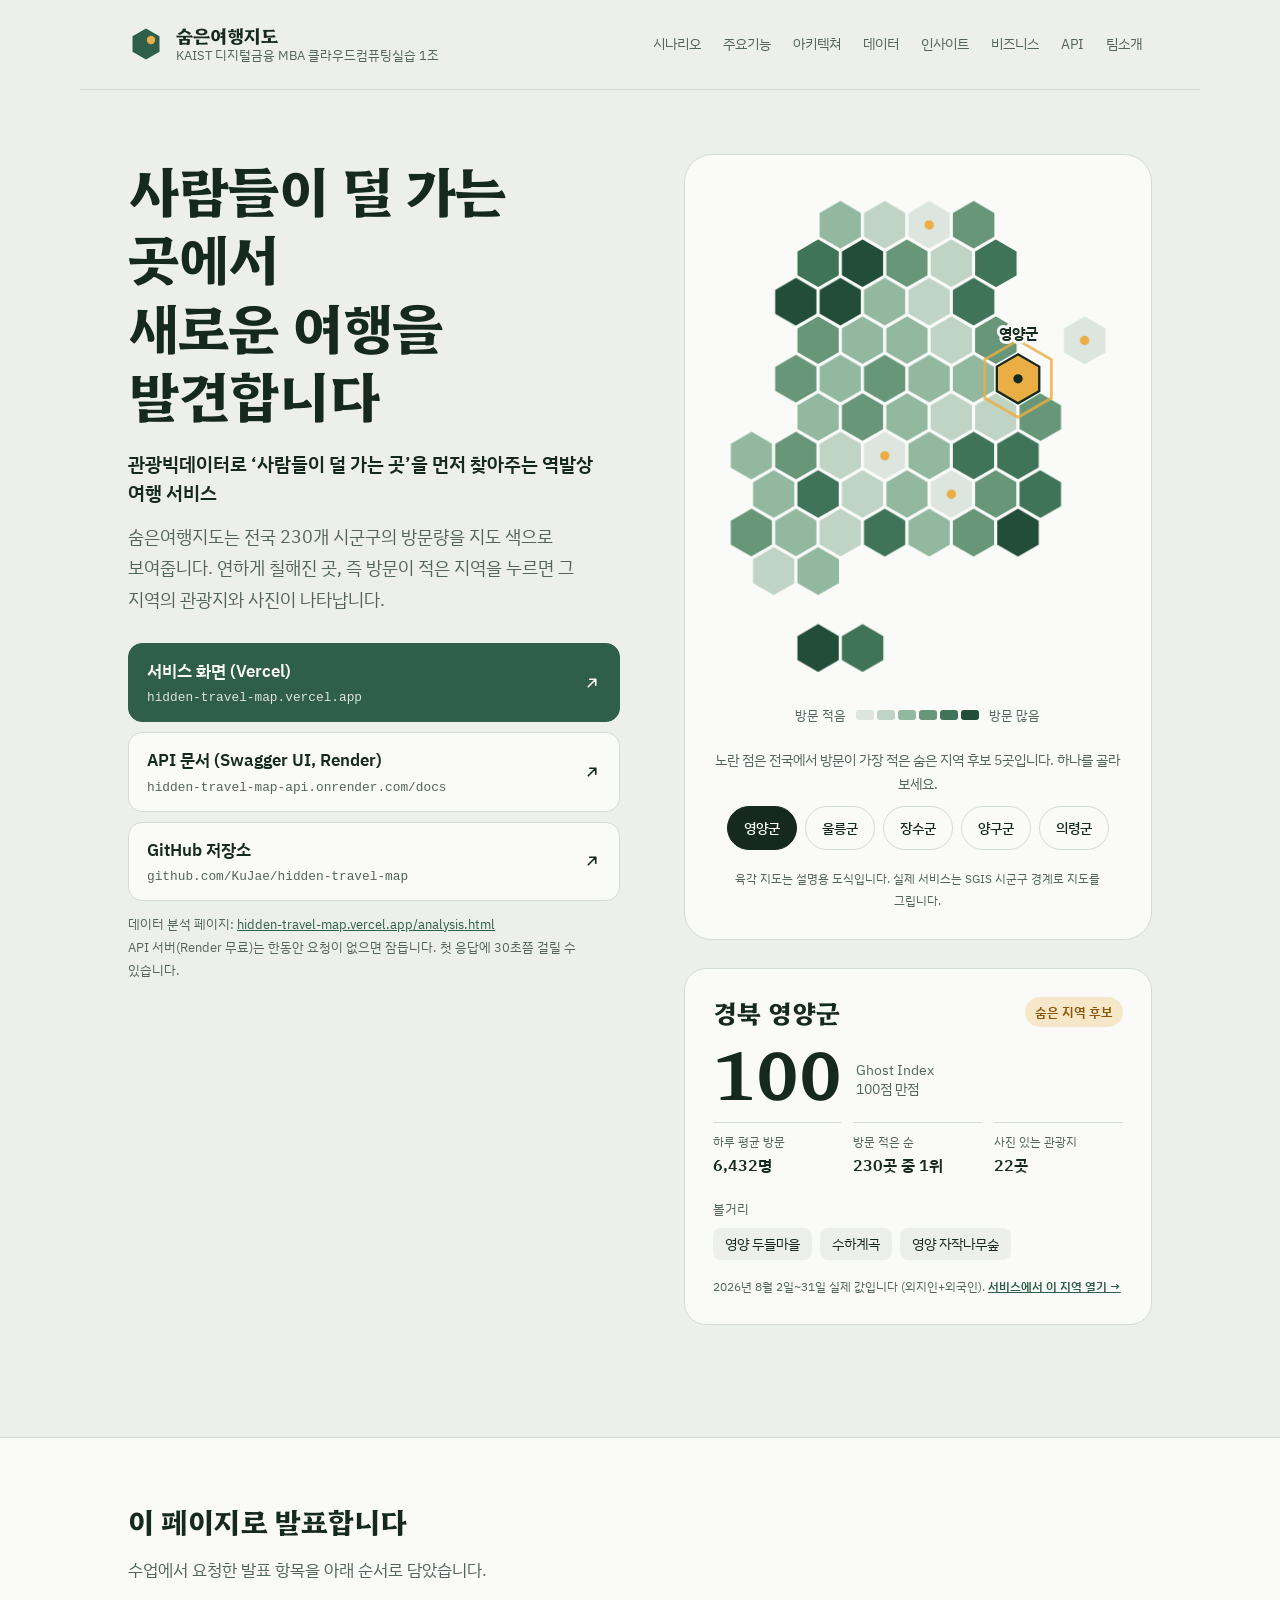
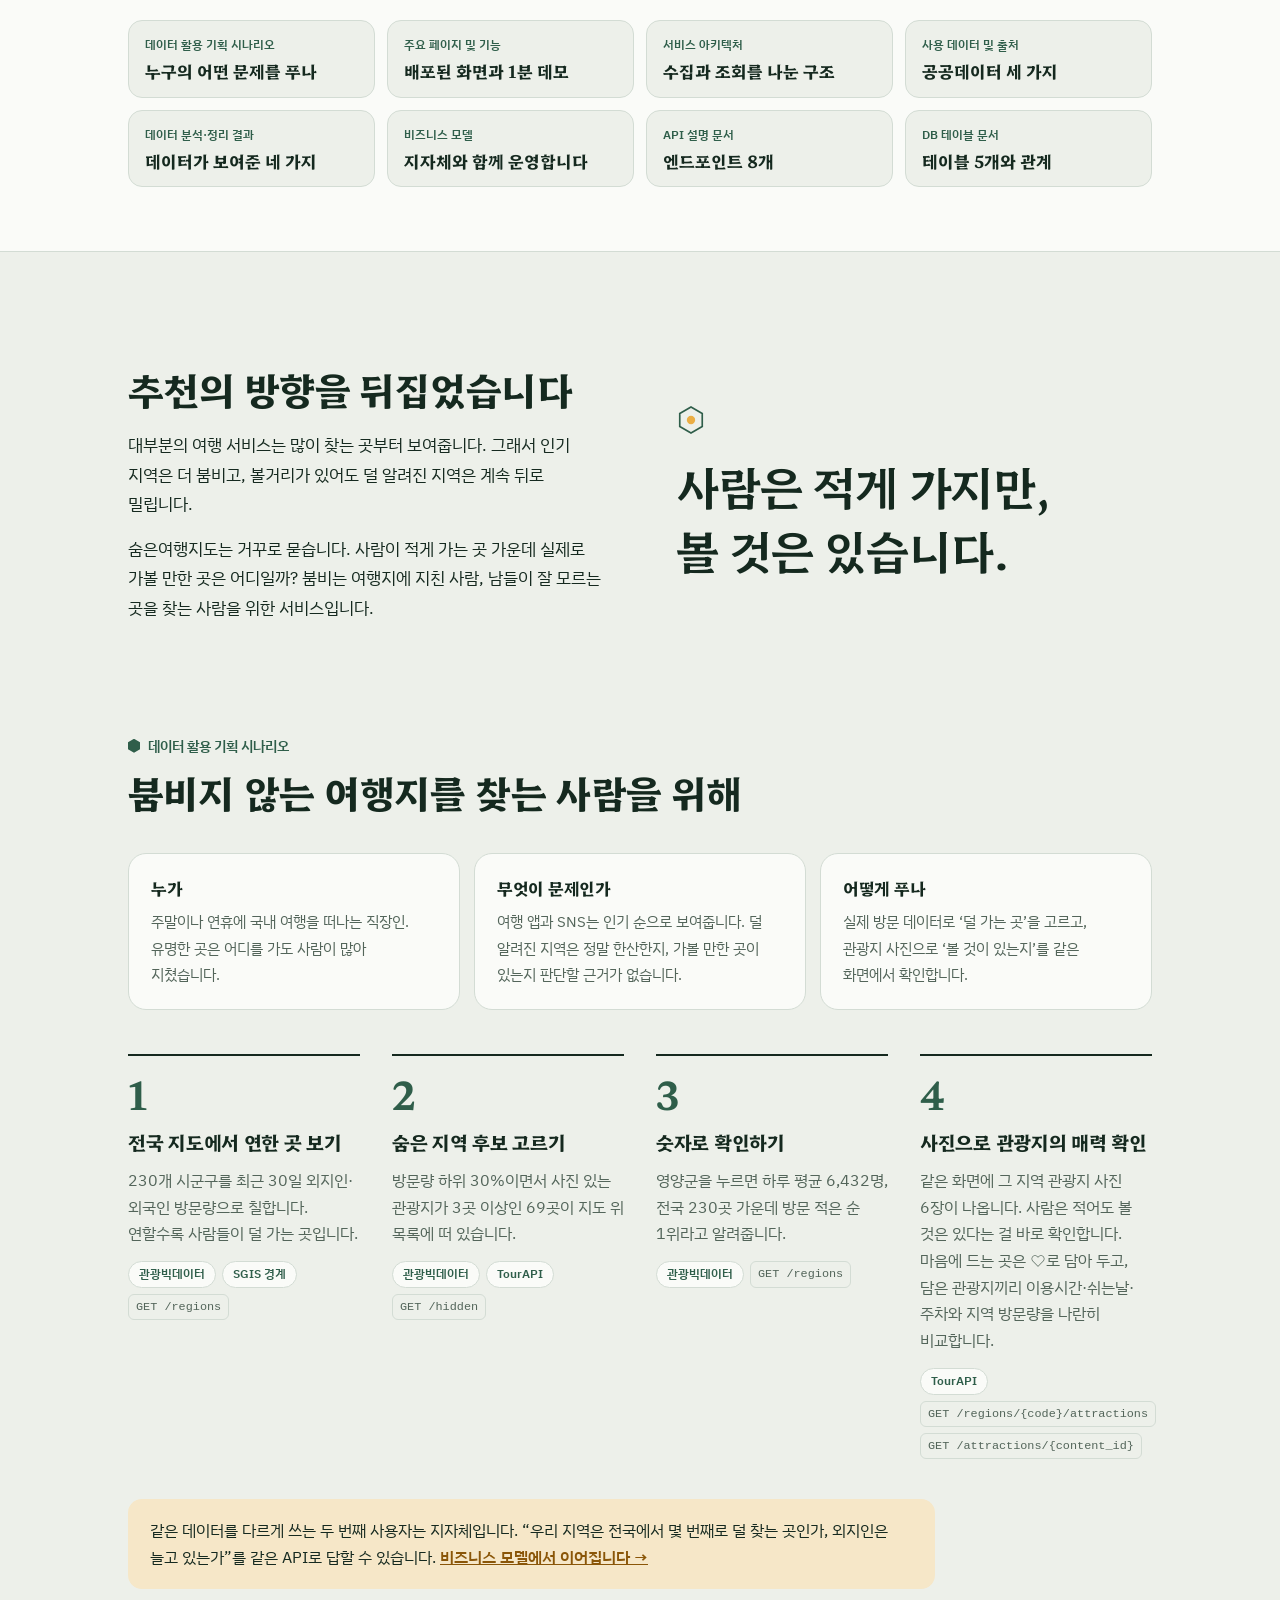
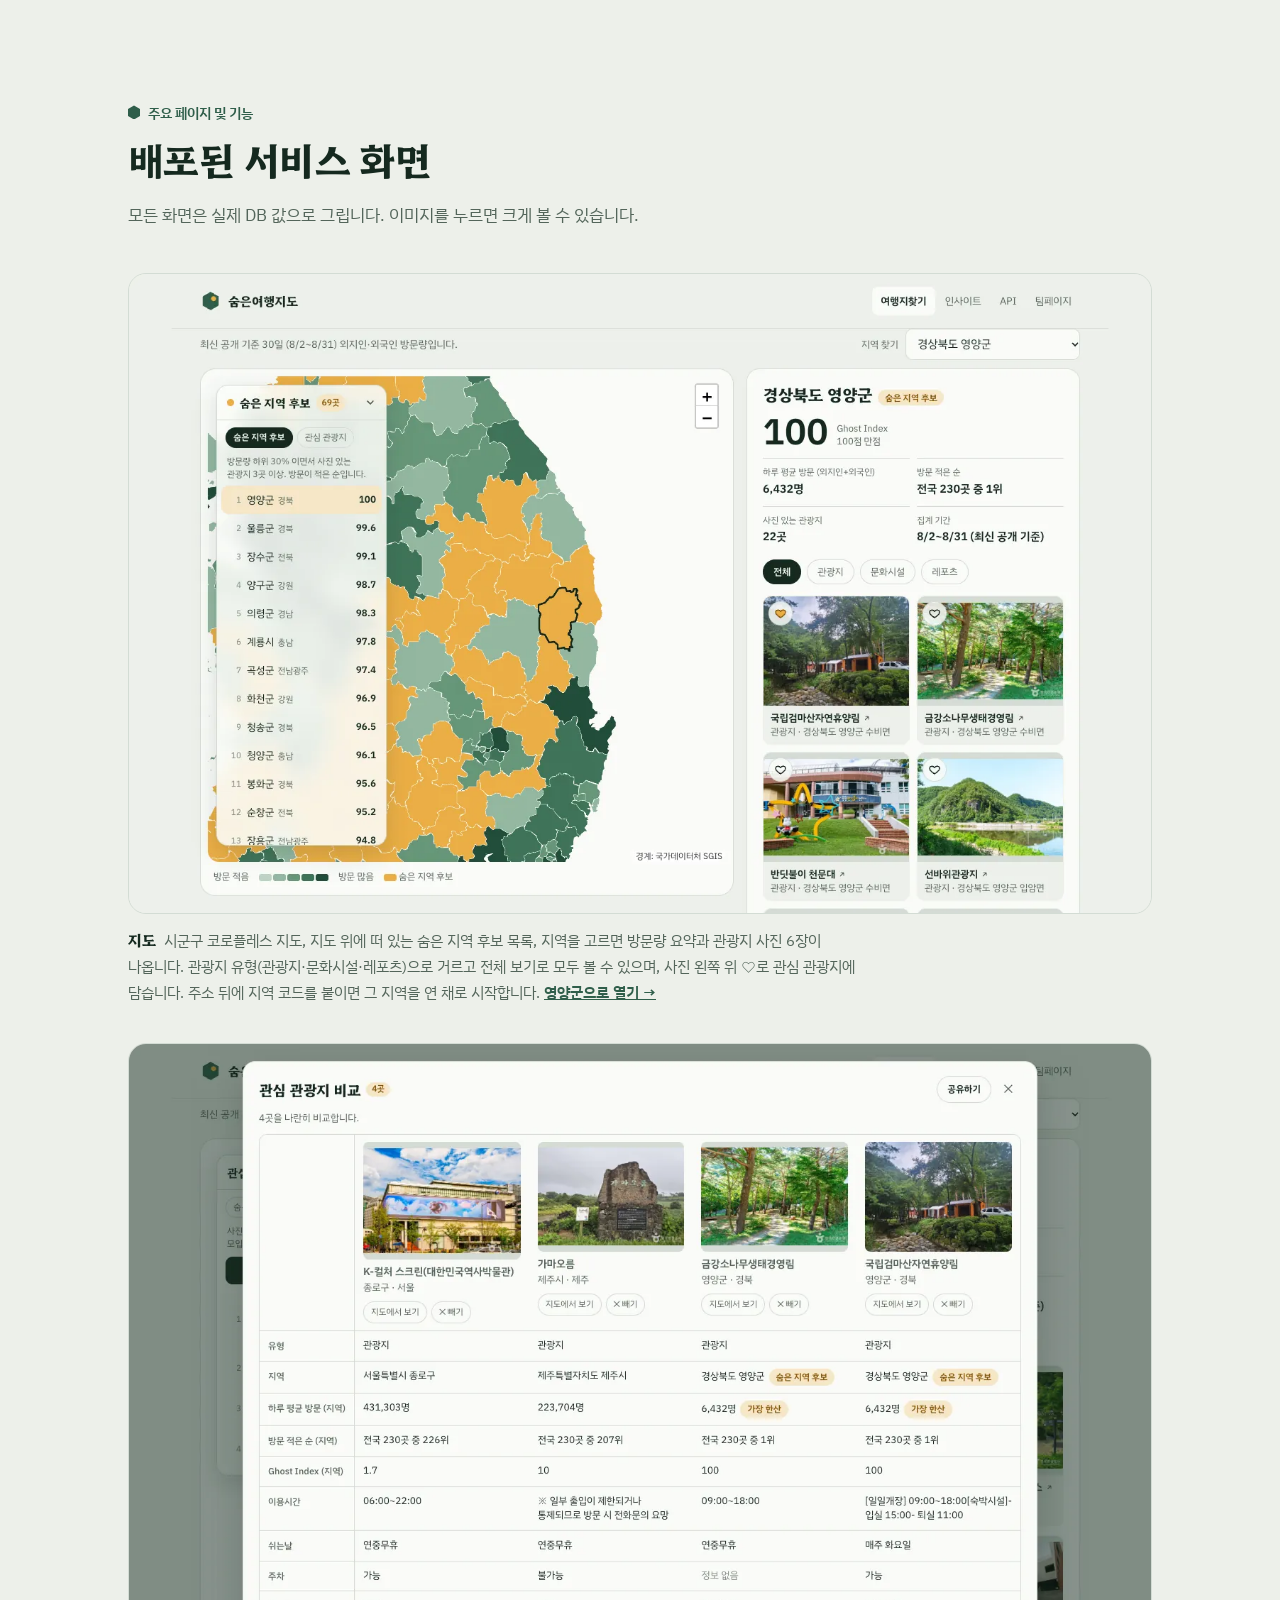
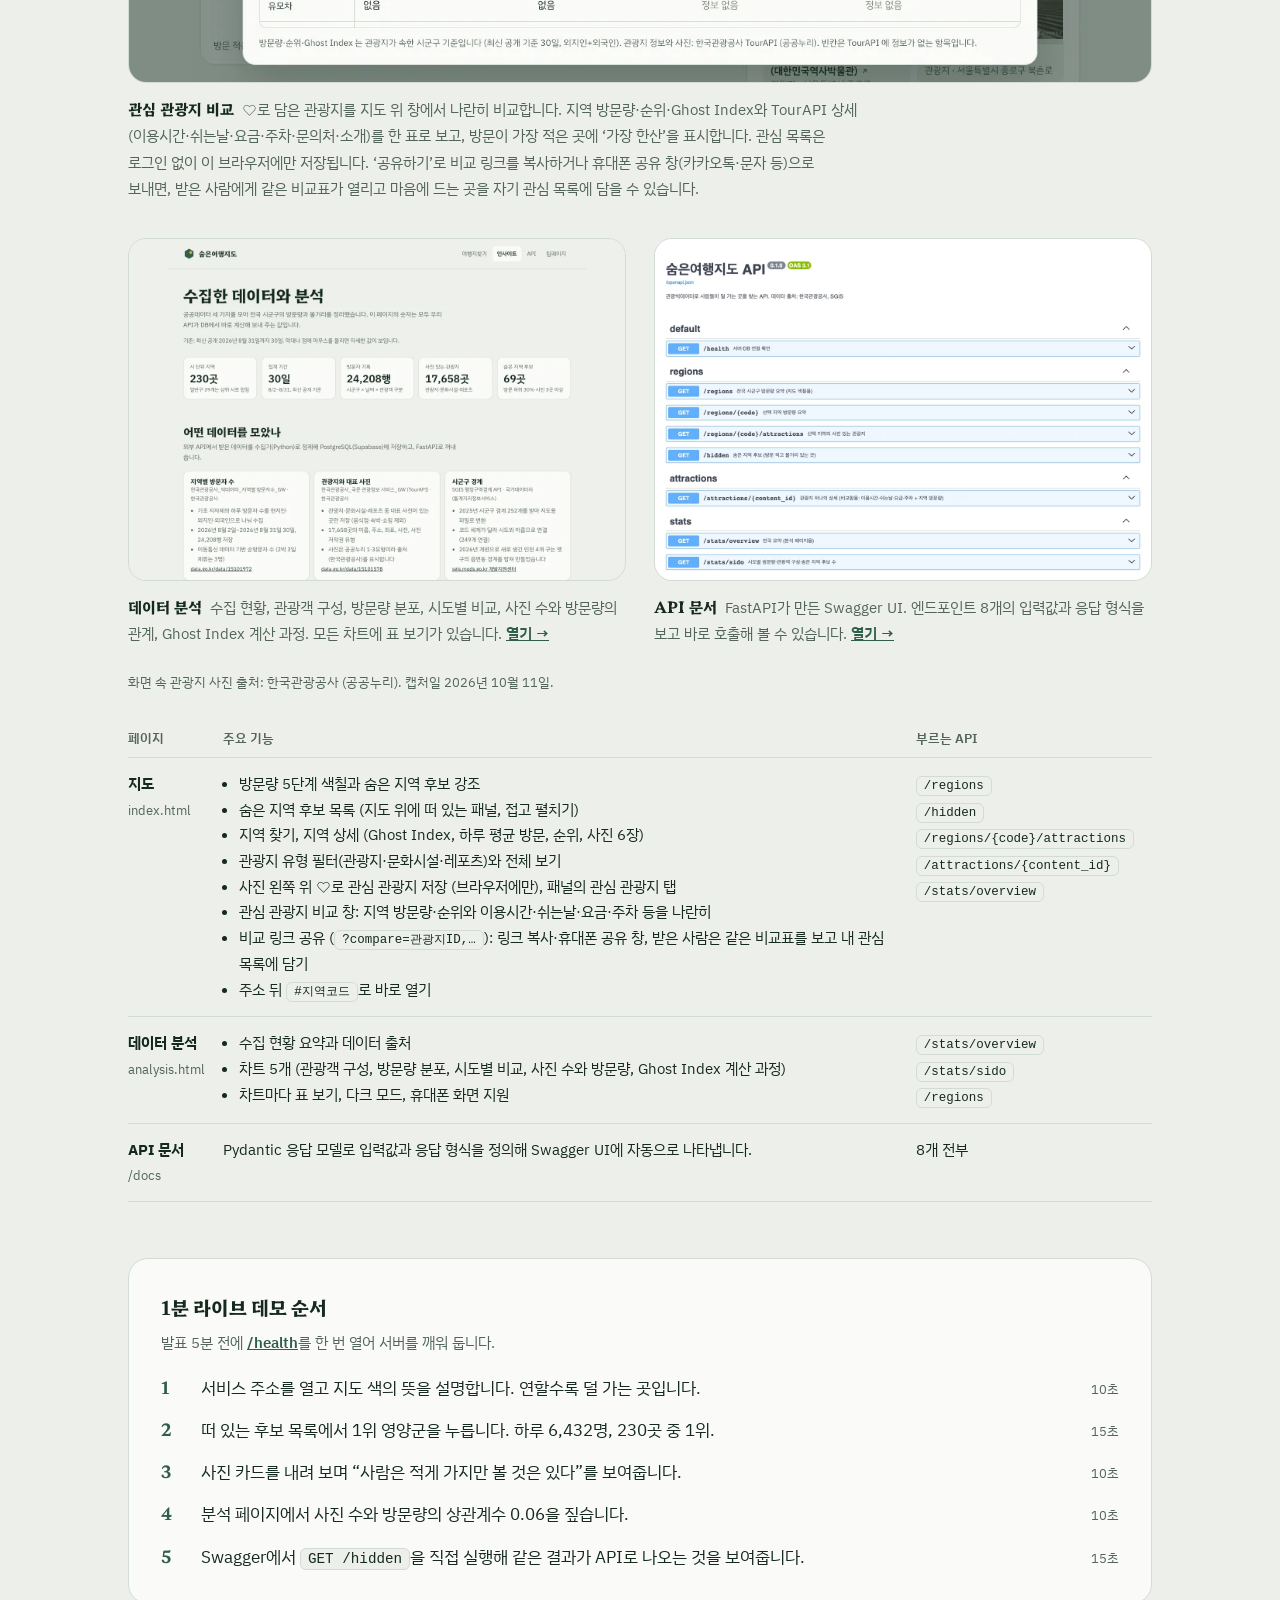
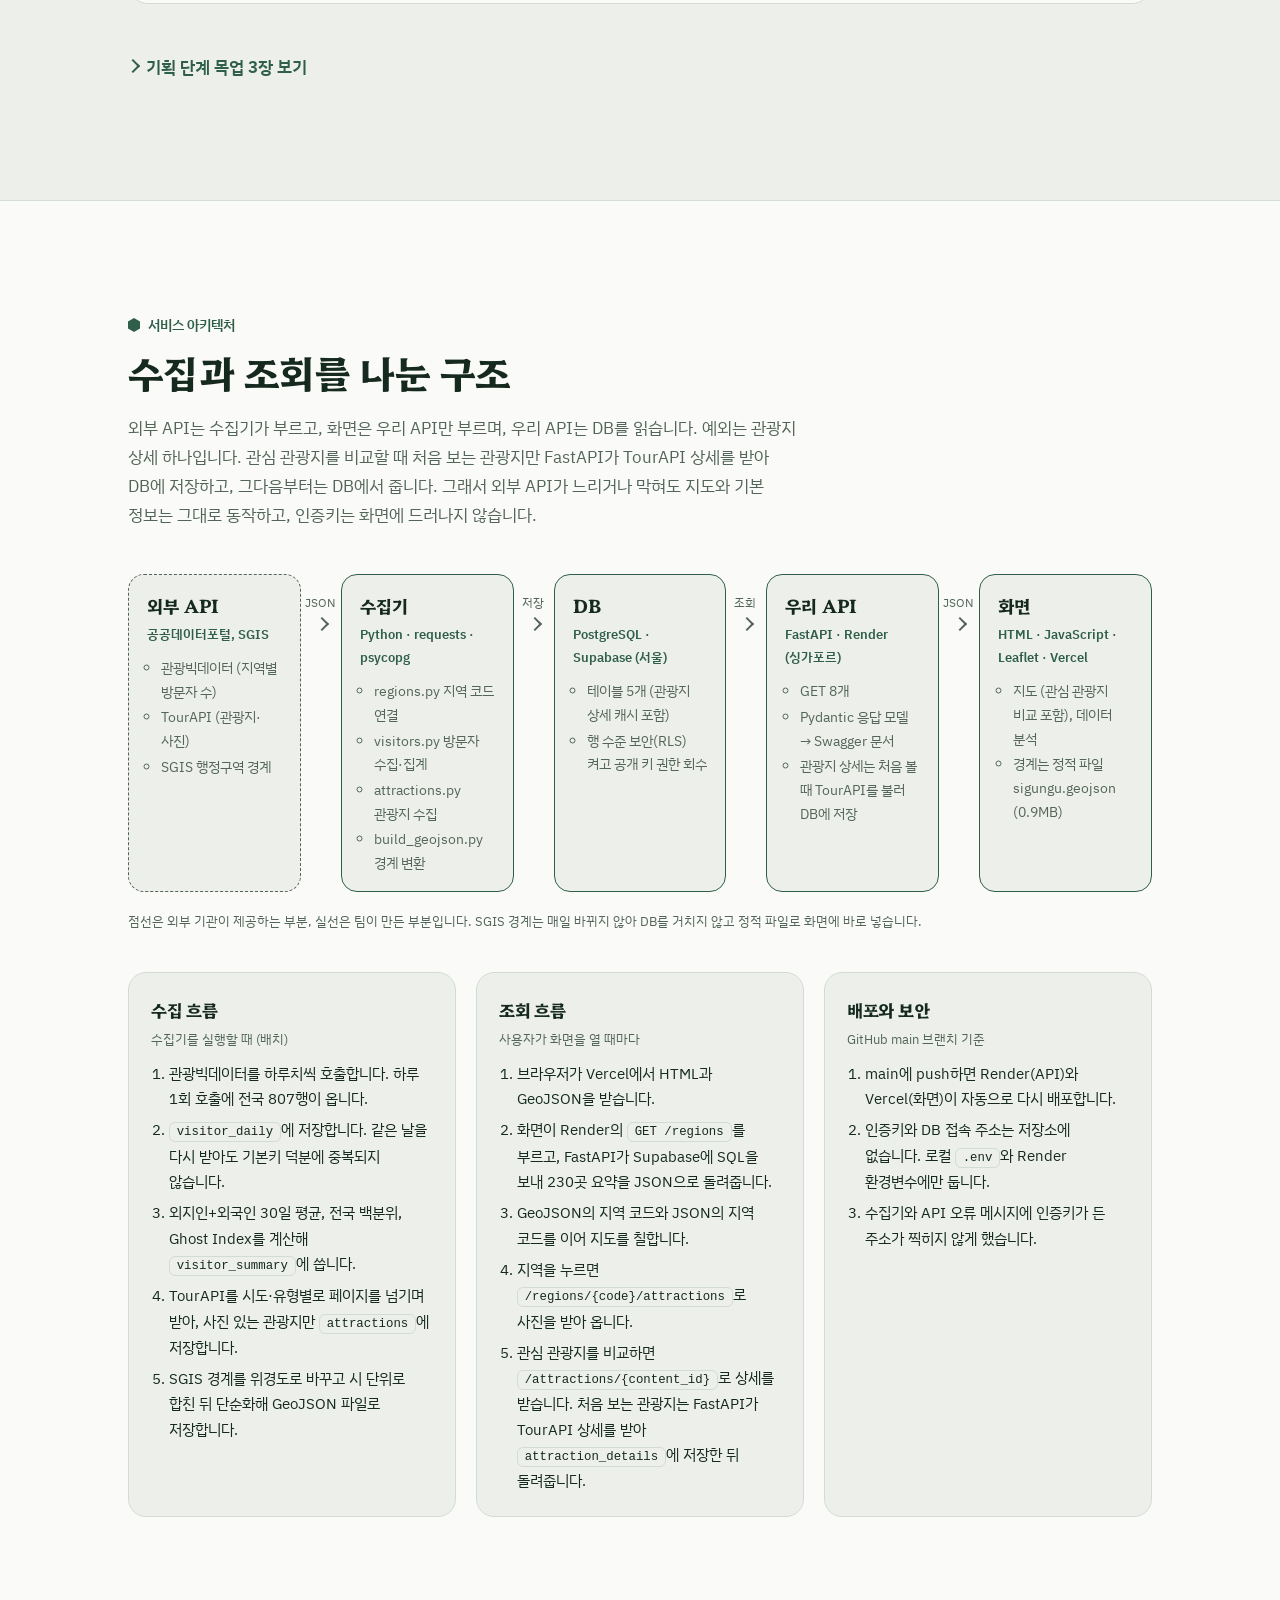
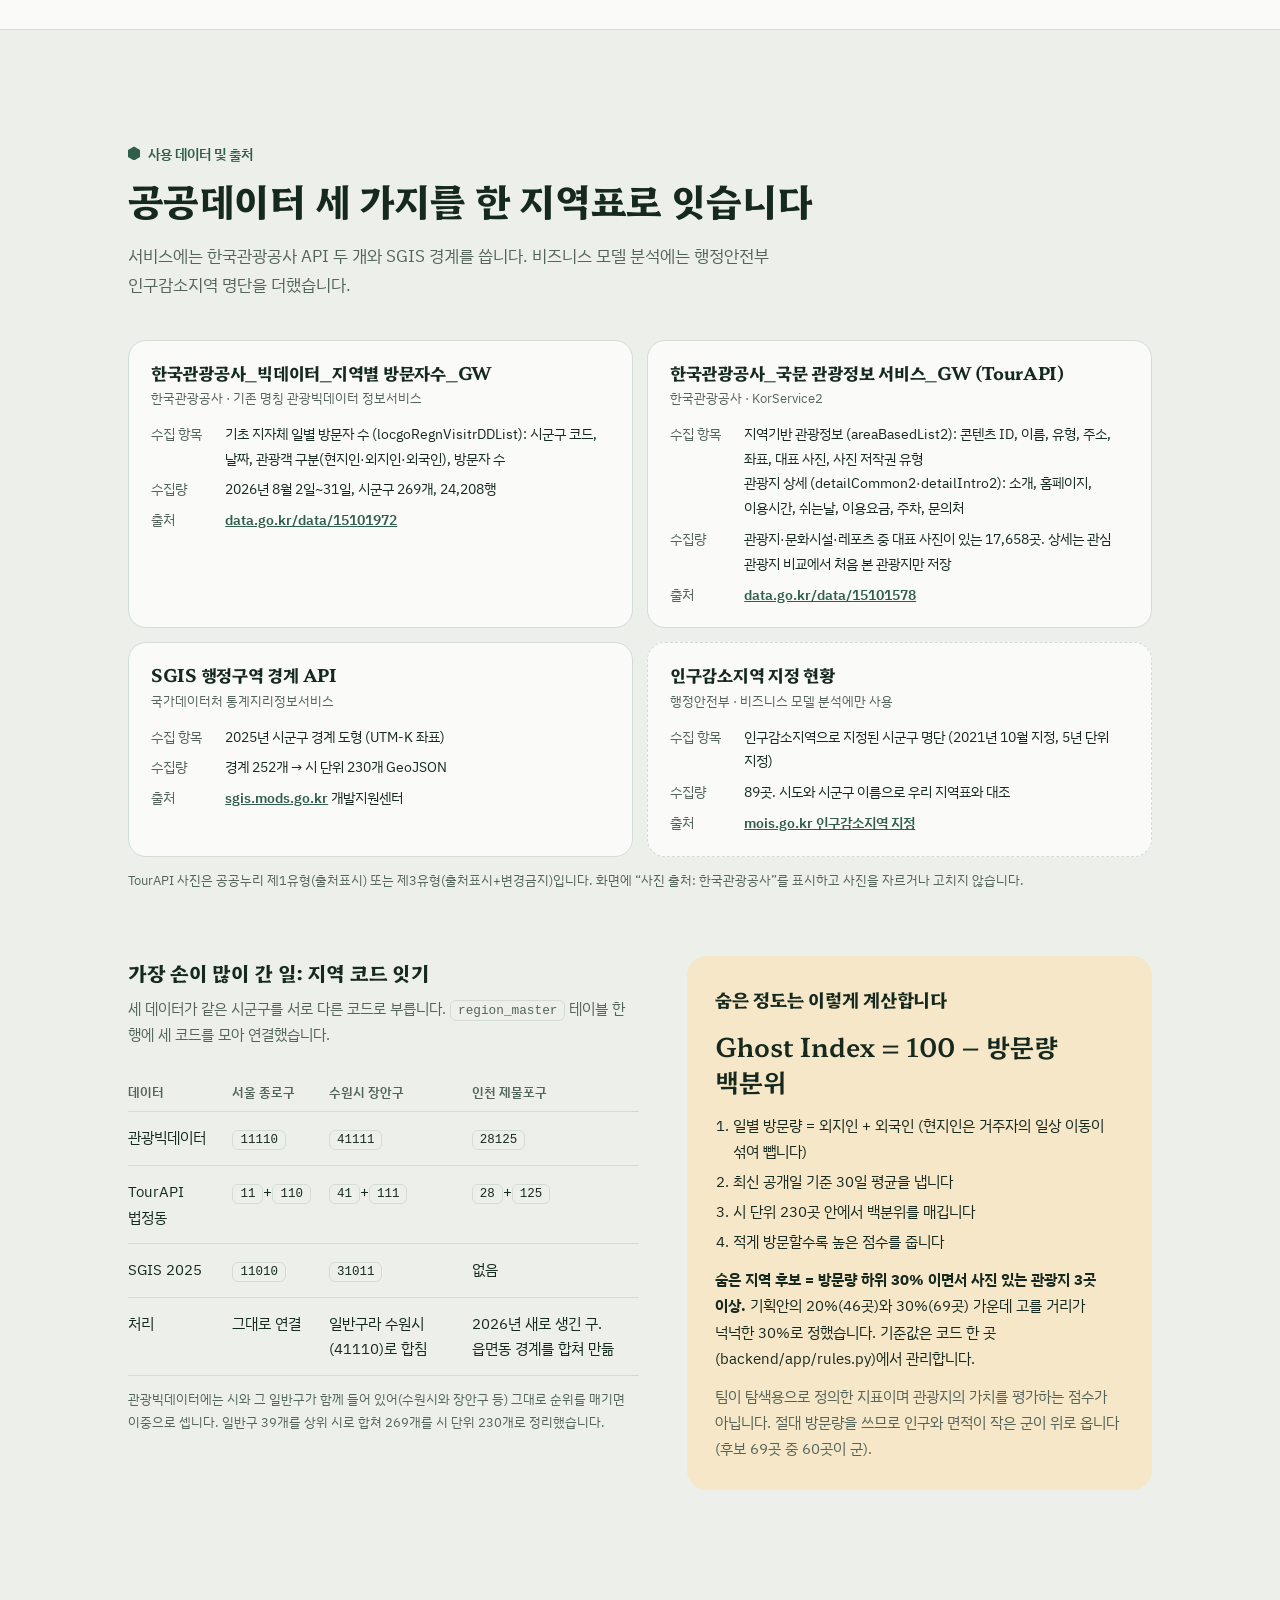
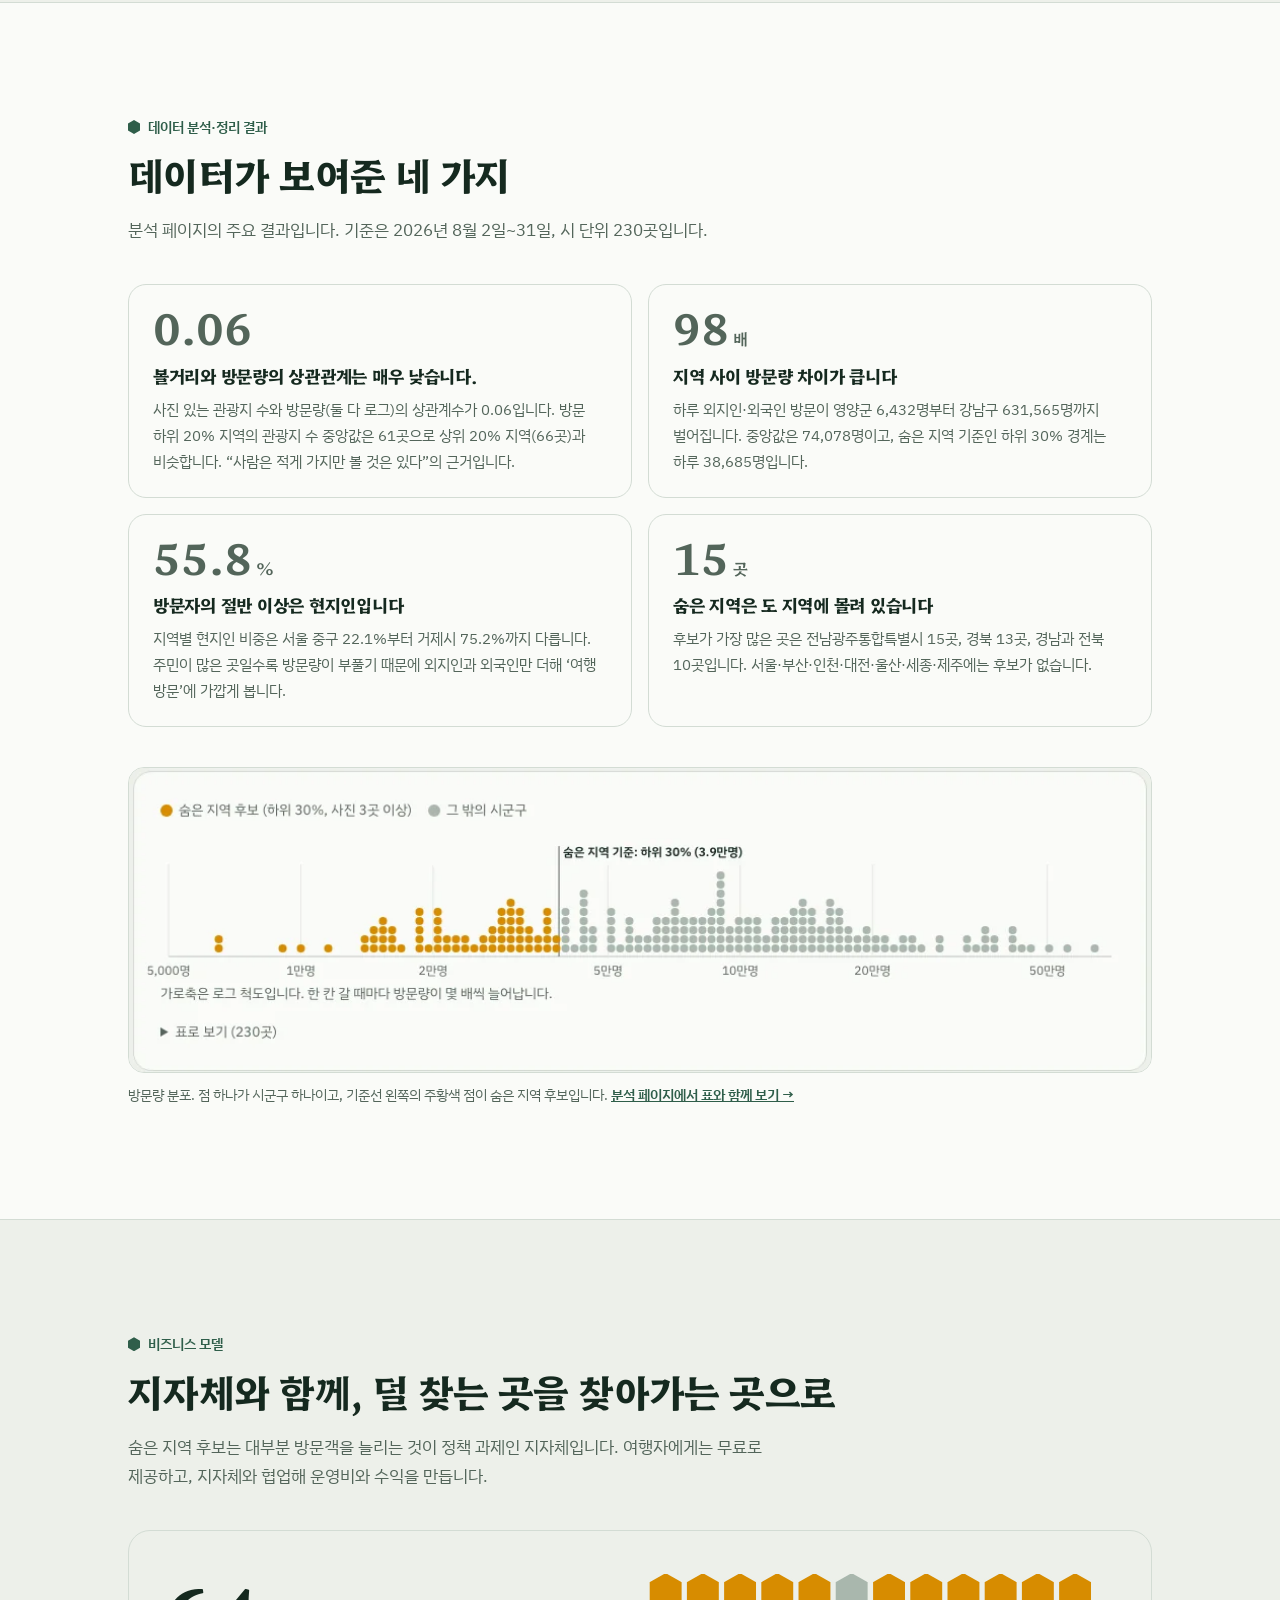
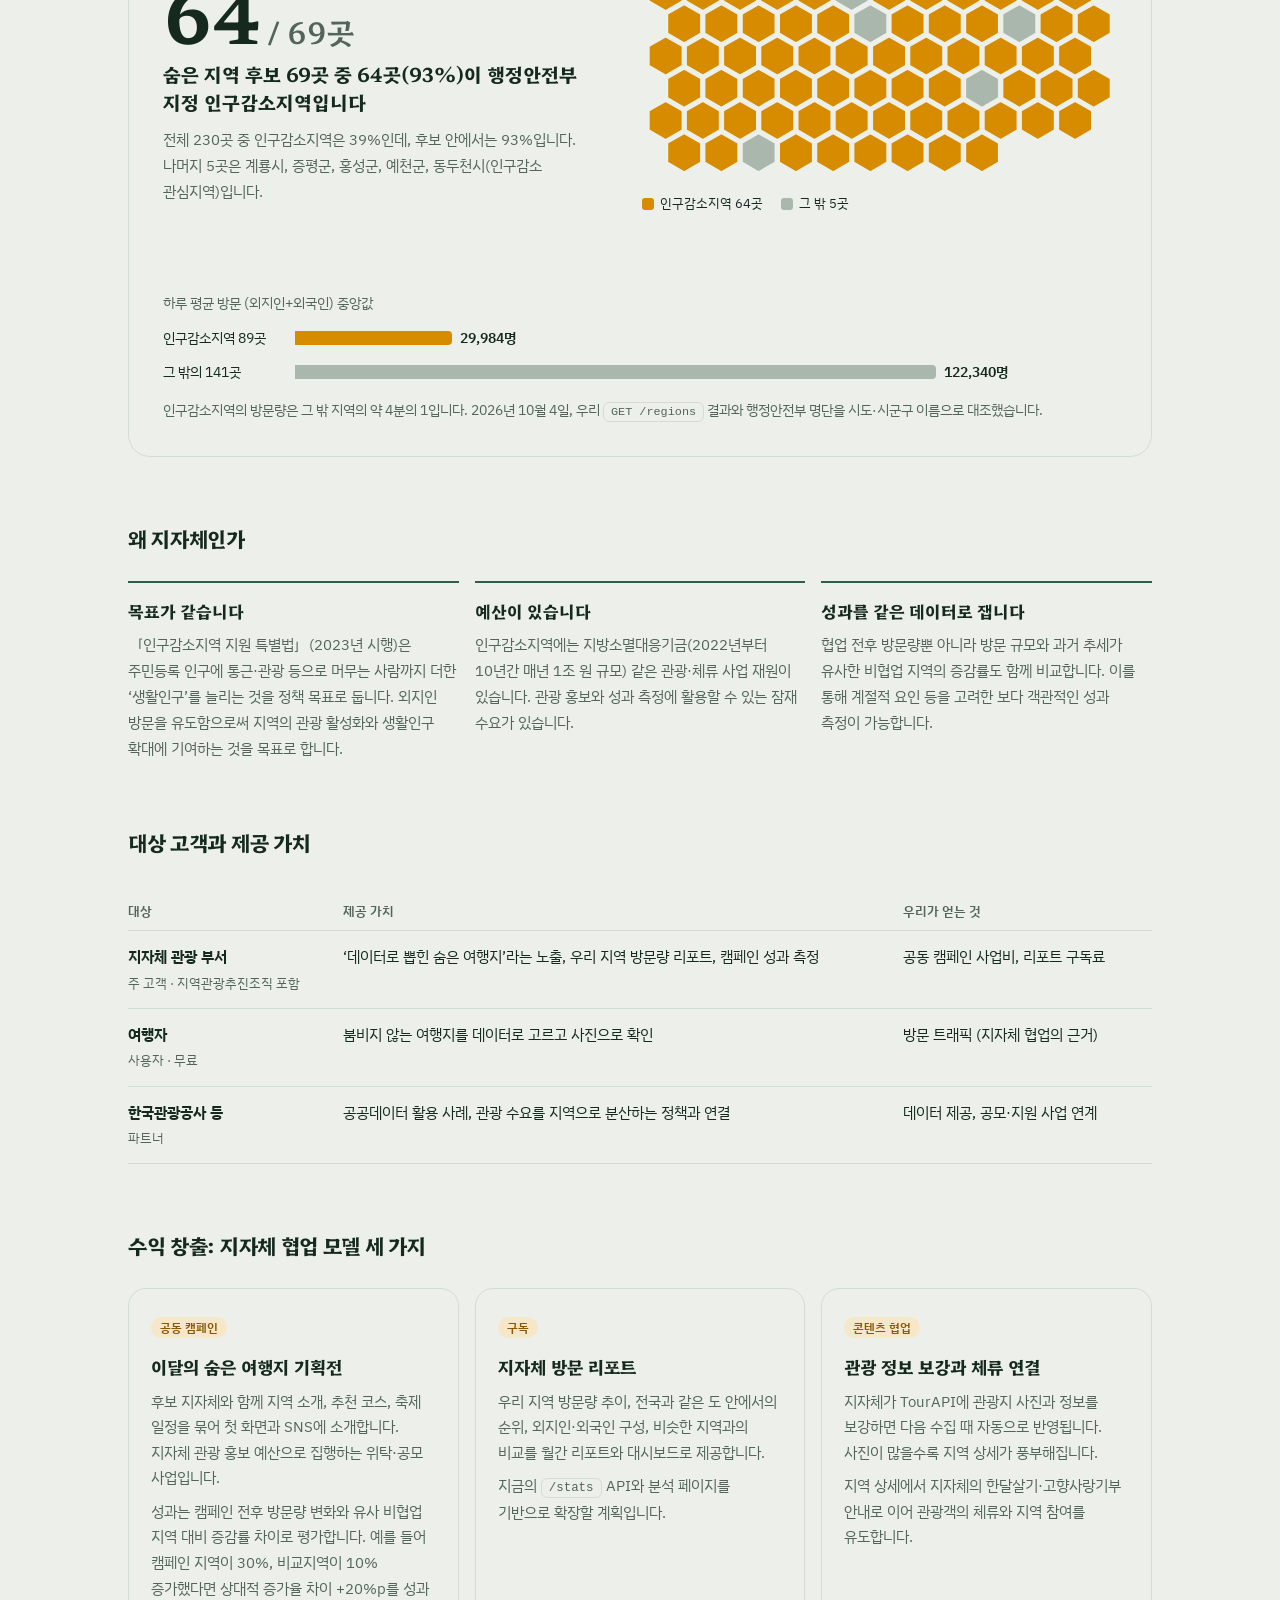
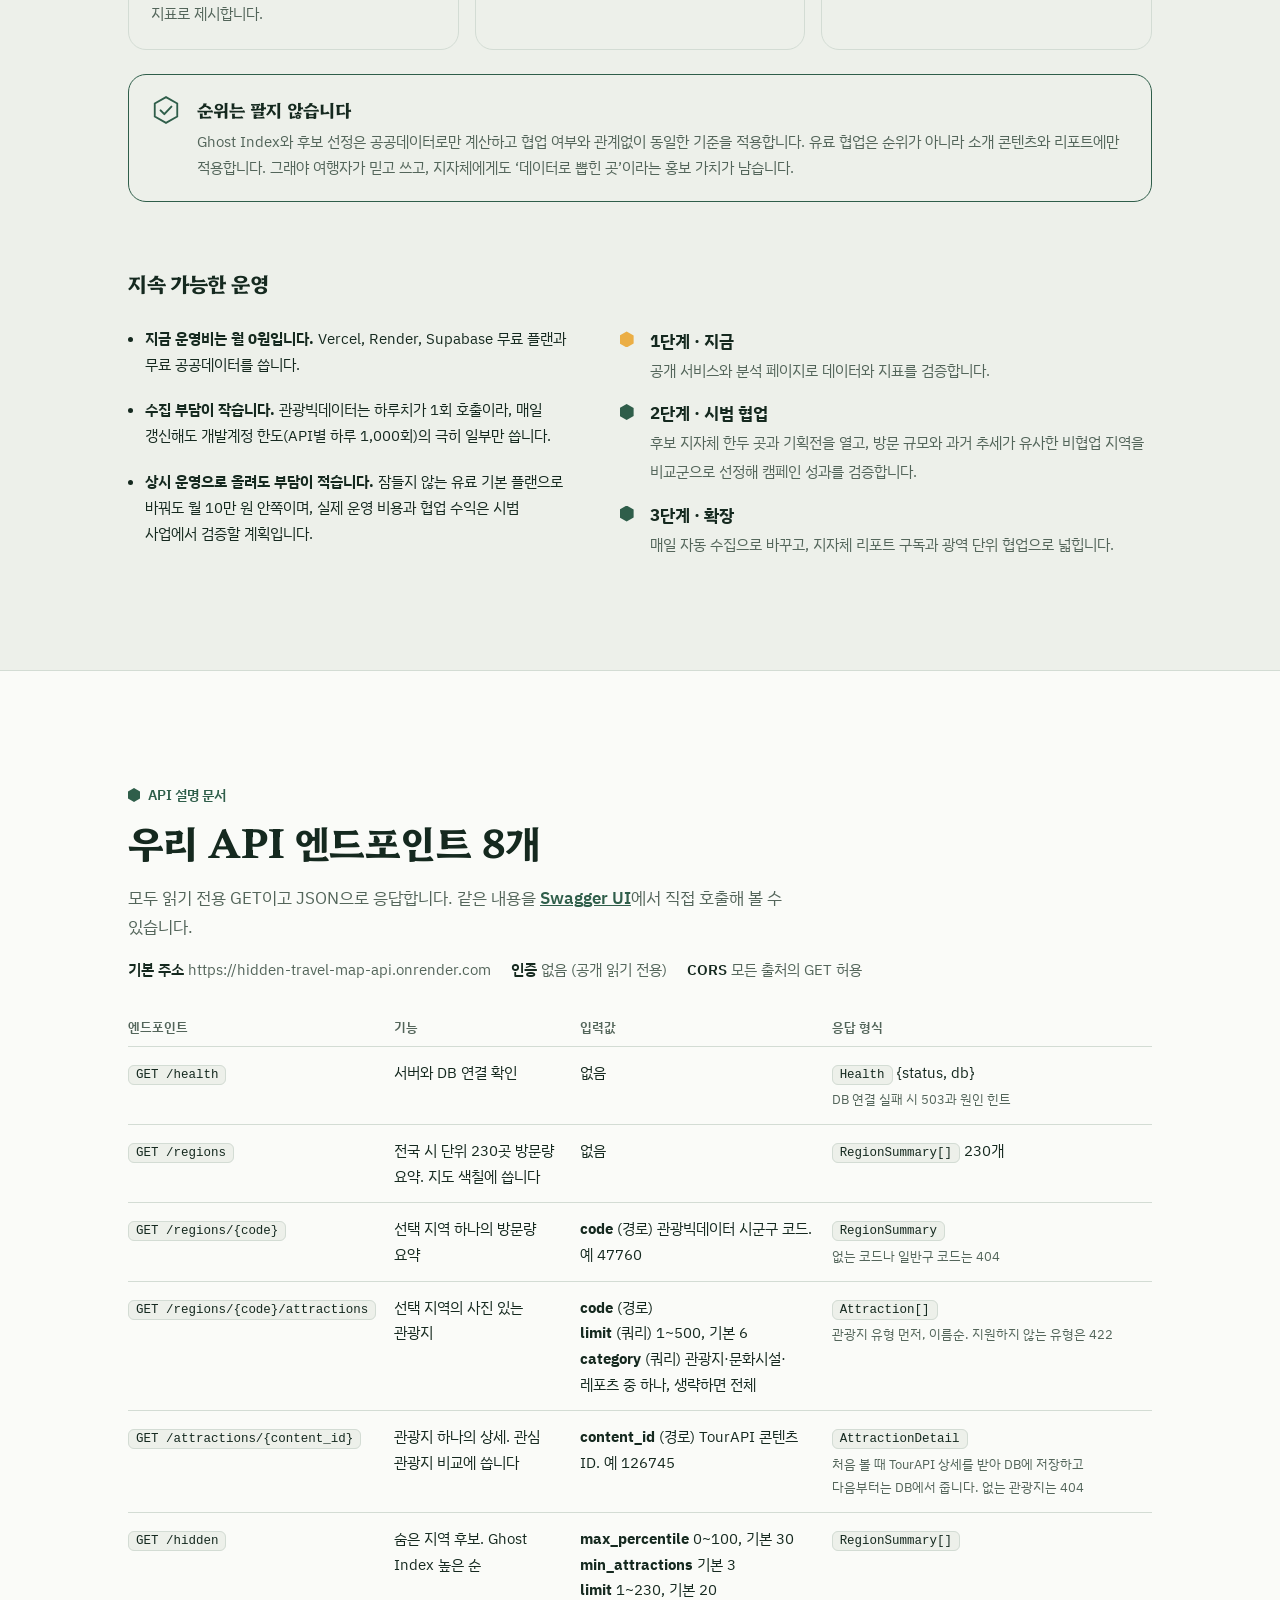
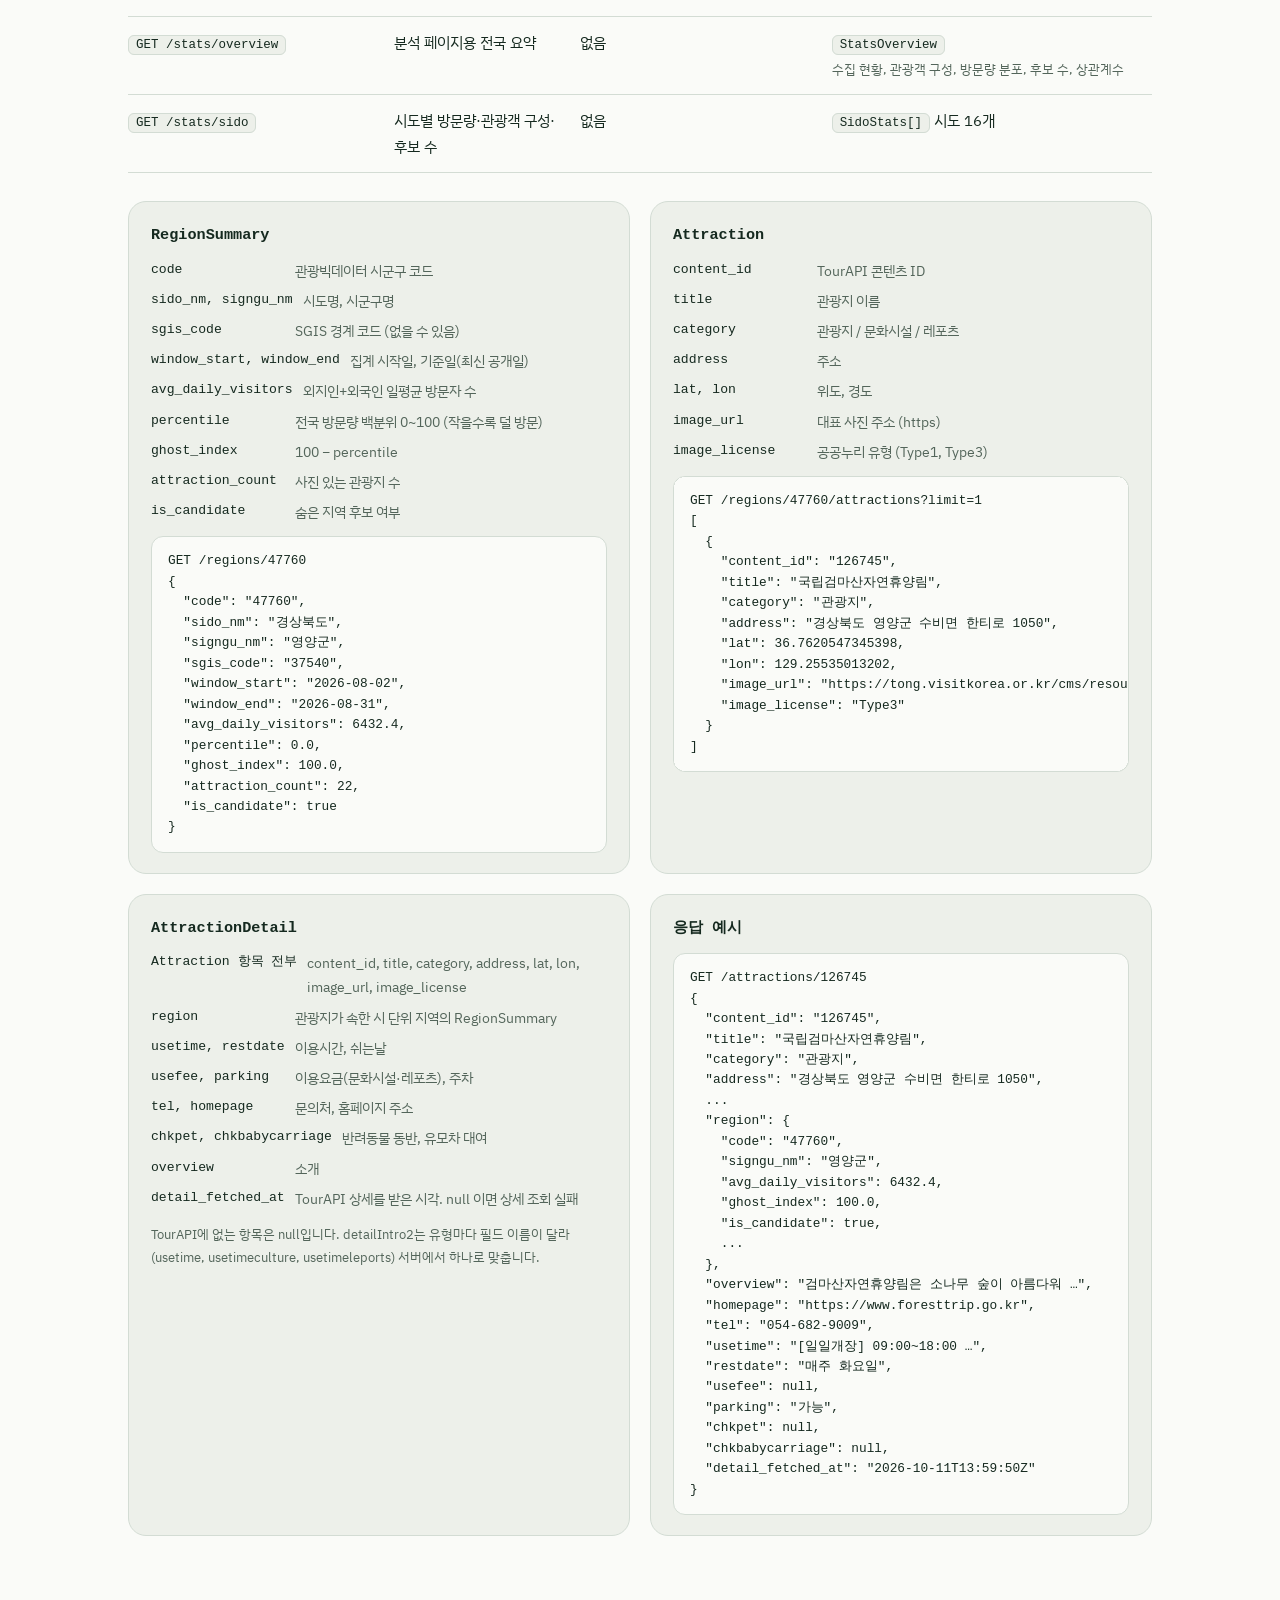
==== commit 817cee14: "docs: 비교 링크 공유 반영 (팀 페이지 기능 표·비교 창 설명·캡처, CLAUDE.md) Co-Authored-By: Claude Opus 5.5 <noreply@anthro" ====
--- a/docs/index.html
+++ b/docs/index.html
@@ -615,9 +615,9 @@
     </figure>
     <figure class="shot wide">
       <button type="button" class="shot-btn" aria-label="관심 관광지 비교 화면 크게 보기">
-        <img src="images/service-compare.webp" width="1440" height="900" loading="lazy" alt="관심 관광지 비교 창. 서울 종로구 K-컬처 스크린, 제주시 가마오름, 경북 영양군 금강소나무생태경영림과 국립검마산자연휴양림 네 곳을 사진과 함께 나란히 놓고, 유형, 지역, 하루 평균 방문, 방문 적은 순, Ghost Index, 이용시간, 쉬는날, 주차, 유모차를 비교합니다. 영양군 두 곳에는 숨은 지역 후보와 가장 한산 표시가 붙어 있습니다.">
+        <img src="images/service-compare.webp" width="1440" height="900" loading="lazy" alt="관심 관광지 비교 창. 서울 종로구 K-컬처 스크린, 제주시 가마오름, 경북 영양군 금강소나무생태경영림과 국립검마산자연휴양림 네 곳을 사진과 함께 나란히 놓고, 유형, 지역, 하루 평균 방문, 방문 적은 순, Ghost Index, 이용시간, 쉬는날, 주차, 유모차를 비교합니다. 영양군 두 곳에는 숨은 지역 후보와 가장 한산 표시가 붙어 있고, 창 오른쪽 위에 공유하기 버튼이 있습니다.">
       </button>
-      <figcaption><strong>관심 관광지 비교</strong><span>♡로 담은 관광지를 지도 위 창에서 나란히 비교합니다. 지역 방문량·순위·Ghost Index와 TourAPI 상세(이용시간·쉬는날·요금·주차·문의처·소개)를 한 표로 보고, 방문이 가장 적은 곳에 ‘가장 한산’을 표시합니다. 관심 목록은 로그인 없이 이 브라우저에만 저장됩니다.</span></figcaption>
+      <figcaption><strong>관심 관광지 비교</strong><span>♡로 담은 관광지를 지도 위 창에서 나란히 비교합니다. 지역 방문량·순위·Ghost Index와 TourAPI 상세(이용시간·쉬는날·요금·주차·문의처·소개)를 한 표로 보고, 방문이 가장 적은 곳에 ‘가장 한산’을 표시합니다. 관심 목록은 로그인 없이 이 브라우저에만 저장됩니다. ‘공유하기’로 비교 링크를 복사하거나 휴대폰 공유 창(카카오톡·문자 등)으로 보내면, 받은 사람에게 같은 비교표가 열리고 마음에 드는 곳을 자기 관심 목록에 담을 수 있습니다.</span></figcaption>
     </figure>
     <figure class="shot">
       <button type="button" class="shot-btn" aria-label="데이터 분석 화면 크게 보기">
@@ -639,7 +639,7 @@
       <thead><tr><th scope="col">페이지</th><th scope="col">주요 기능</th><th scope="col">부르는 API</th></tr></thead>
       <tbody>
         <tr><td class="nw"><b>지도</b><small>index.html</small></td>
-          <td><ul><li>방문량 5단계 색칠과 숨은 지역 후보 강조</li><li>숨은 지역 후보 목록 (지도 위에 떠 있는 패널, 접고 펼치기)</li><li>지역 찾기, 지역 상세 (Ghost Index, 하루 평균 방문, 순위, 사진 6장)</li><li>관광지 유형 필터(관광지·문화시설·레포츠)와 전체 보기</li><li>사진 왼쪽 위 ♡로 관심 관광지 저장 (브라우저에만), 패널의 관심 관광지 탭</li><li>관심 관광지 비교 창: 지역 방문량·순위와 이용시간·쉬는날·요금·주차 등을 나란히</li><li>주소 뒤 <code>#지역코드</code>로 바로 열기</li></ul></td>
+          <td><ul><li>방문량 5단계 색칠과 숨은 지역 후보 강조</li><li>숨은 지역 후보 목록 (지도 위에 떠 있는 패널, 접고 펼치기)</li><li>지역 찾기, 지역 상세 (Ghost Index, 하루 평균 방문, 순위, 사진 6장)</li><li>관광지 유형 필터(관광지·문화시설·레포츠)와 전체 보기</li><li>사진 왼쪽 위 ♡로 관심 관광지 저장 (브라우저에만), 패널의 관심 관광지 탭</li><li>관심 관광지 비교 창: 지역 방문량·순위와 이용시간·쉬는날·요금·주차 등을 나란히</li><li>비교 링크 공유 (<code>?compare=관광지ID,…</code>): 링크 복사·휴대폰 공유 창, 받은 사람은 같은 비교표를 보고 내 관심 목록에 담기</li><li>주소 뒤 <code>#지역코드</code>로 바로 열기</li></ul></td>
           <td class="nw"><code>/regions</code><br><code>/hidden</code><br><code>/regions/{code}/attractions</code><br><code>/attractions/{content_id}</code><br><code>/stats/overview</code></td></tr>
         <tr><td class="nw"><b>데이터 분석</b><small>analysis.html</small></td>
           <td><ul><li>수집 현황 요약과 데이터 출처</li><li>차트 5개 (관광객 구성, 방문량 분포, 시도별 비교, 사진 수와 방문량, Ghost Index 계산 과정)</li><li>차트마다 표 보기, 다크 모드, 휴대폰 화면 지원</li></ul></td>
